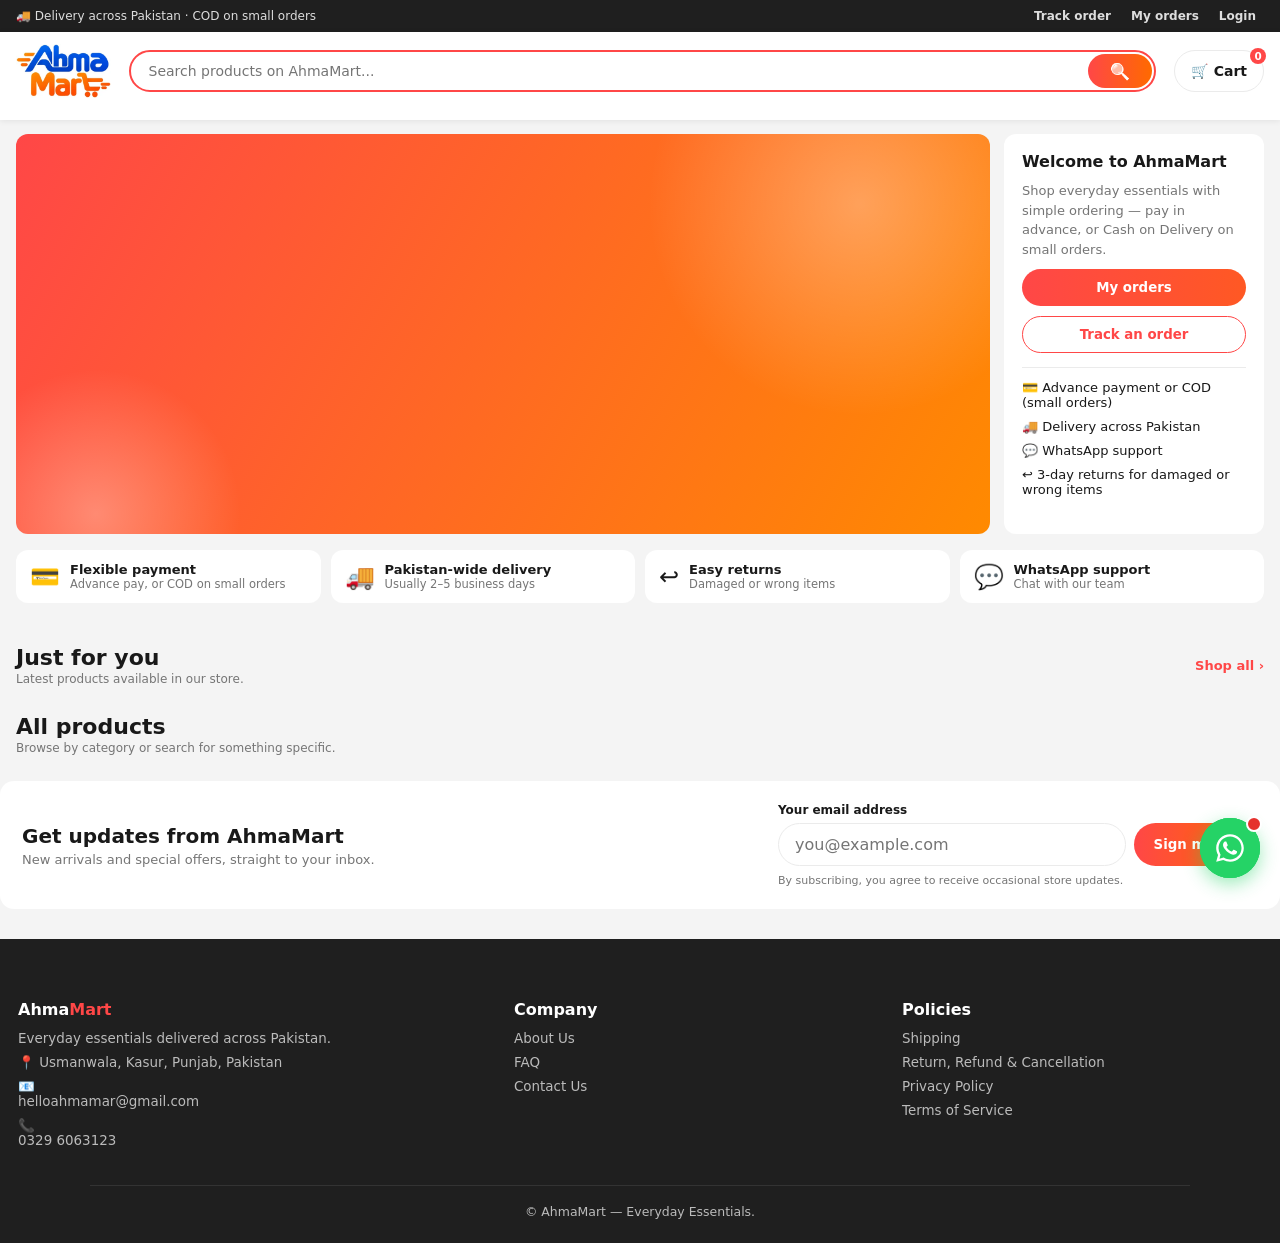
==== index.html @ e4f48ee7 "Add files via upload" ====
<!DOCTYPE html>
<html lang="en-PK">
<head>
<meta charset="UTF-8">
 <meta name="viewport" content="width=device-width, initial-scale=1.0">
<link rel="icon" type="image/png" sizes="32x32" href="favicon-32.png">
<link rel="icon" type="image/png" sizes="192x192" href="icon-192.png">
<link rel="apple-touch-icon" href="apple-touch-icon.png">
<link rel="manifest" href="manifest.json">
<meta name="theme-color" content="#000000">
 <title>AhmaMart Pakistan | Shoes, Clothing, Gifts &amp; Home Essentials</title>
 <meta name="description" content="Shop everyday products at AhmaMart Pakistan, including women’s, men’s and kids’ shoes, clothing, jewellery, gifts, toys, home decor, health essentials and electronics. Advance payment or COD on small orders, delivery across Pakistan.">
 <link rel="canonical" href="https://ahmamart.com/">
 <meta name="robots" content="index, follow, max-image-preview:large">
 <meta name="googlebot" content="index, follow">
 <meta name="author" content="AhmaMart">
 <meta name="language" content="English">
 <meta name="geo.region" content="PK-PB">
 <meta name="geo.placename" content="Kasur, Punjab, Pakistan">
 <meta property="og:type" content="website">
 <meta property="og:site_name" content="AhmaMart">
 <meta property="og:title" content="AhmaMart Pakistan | Shoes, Clothing, Gifts &amp; Home Essentials">
 <meta property="og:description" content="Shop everyday products at AhmaMart Pakistan, including women’s, men’s and kids’ shoes, clothing, jewellery, gifts, toys, home decor, health essentials and electronics. Advance payment or COD on small orders, delivery across Pakistan.">
 <meta property="og:locale" content="en_PK">
 <meta property="og:url" content="https://ahmamart.com/">
 <meta property="og:image" content="https://ahmamart.com/og-image.jpg">
 <meta property="og:image:width" content="1200">
 <meta property="og:image:height" content="630">
 <meta property="og:image:alt" content="AhmaMart Pakistan online store">
 <meta name="twitter:image" content="https://ahmamart.com/og-image.jpg">
 <meta name="twitter:card" content="summary_large_image">
 <meta name="twitter:title" content="AhmaMart Pakistan | Shoes, Clothing, Gifts &amp; Home Essentials">
 <meta name="twitter:description" content="Shop everyday products at AhmaMart Pakistan, including women’s, men’s and kids’ shoes, clothing, jewellery, gifts, toys, home decor, health essentials and electronics. Advance payment or COD on small orders, delivery across Pakistan.">
<script>
/* Google Analytics + Meta Pixel. Events are queued right away; the heavy tracking scripts load after the page is ready (or on first touch). */
window.dataLayer=window.dataLayer||[];function gtag(){dataLayer.push(arguments)}gtag('js',new Date());gtag('config','G-082HB3GNF1');
!function(f,n){if(f.fbq)return;n=f.fbq=function(){n.callMethod?n.callMethod.apply(n,arguments):n.queue.push(arguments)};if(!f._fbq)f._fbq=n;n.push=n;n.loaded=!0;n.version='2.0';n.queue=[]}(window);
fbq('init','2605006919930259');fbq('track','PageView');
(function(){var done=0;function add(s){var t=document.createElement('script');t.async=true;t.src=s;document.head.appendChild(t)}
function go(){if(done)return;done=1;add('https://www.googletagmanager.com/gtag/js?id=G-082HB3GNF1');add('https://connect.facebook.net/en_US/fbevents.js')}
['pointerdown','keydown','scroll','touchstart'].forEach(function(e){addEventListener(e,go,{once:true,passive:true})});
addEventListener('load',function(){setTimeout(go,1500)});})();
</script>
<noscript><img height="1" width="1" style="display:none" alt="" src="https://www.facebook.com/tr?id=2605006919930259&ev=PageView&noscript=1"></noscript>
<link rel="preconnect" href="https://wfdedrzkqtndnqulvpos.supabase.co" crossorigin>
<link rel="preconnect" href="https://cdn.jsdelivr.net" crossorigin>
<script>
/* SPEED: start loading the store data (categories, products, photos, variants) immediately, in parallel with the scripts.
   app.js picks the result up (window.__ahmaPre). If it fails or a customer/admin is signed in, app.js loads the data the normal way. */
(function(){try{
 if(!window.fetch)return;
 for(var i=0;i<localStorage.length;i++){var k=localStorage.key(i);if(k&&k.indexOf('sb-')===0&&k.indexOf('-auth-token')>0)return;}
 var U='https://wfdedrzkqtndnqulvpos.supabase.co/rest/v1/',K='sb_publishable_zbw6qV6FQARxUcuWi9vtrw_brjtRecp',H={apikey:K,Authorization:'Bearer '+K,Accept:'application/json'};
 var g=function(t,o){return fetch(U+t+'?select=*&order='+o,{headers:H}).then(function(r){return r.json().then(function(d){return r.ok?{data:d,error:null}:{data:null,error:d||{message:'error'}}})})};
 window.__ahmaPre=Promise.all([g('categories','id.asc'),g('products','id.asc'),g('product_images','sort_order.asc'),g('product_variants','sort_order.asc,id.asc')]).catch(function(){return null});
}catch(e){}})();
</script>
<link rel="stylesheet" href="style.css?v=20261123a">
<script type="application/ld+json">
{
 "@context": "https://schema.org",
 "@graph": [
  {
   "@type": "OnlineStore",
   "@id": "https://ahmamart.com/#store",
   "name": "AhmaMart",
   "url": "https://ahmamart.com/",
   "logo": "https://ahmamart.com/logo.png",
   "image": "https://ahmamart.com/og-image.jpg",
   "description": "An all-in-one online store serving Pakistan with shoes, clothing, jewellery, gifts, toys, home decor, health essentials and electronics.",
   "email": "helloahmamar@gmail.com",
   "telephone": "+92-329-6063123",
   "address": {
    "@type": "PostalAddress",
    "streetAddress": "Usmanwala",
    "addressLocality": "Kasur",
    "addressRegion": "Punjab",
    "addressCountry": "PK"
   },
   "areaServed": {
    "@type": "Country",
    "name": "Pakistan"
   },
   "currenciesAccepted": "PKR",
   "paymentAccepted": "Advance payment (JazzCash, EasyPaisa, SadaPay), Cash on Delivery on small orders",
   "contactPoint": {
    "@type": "ContactPoint",
    "telephone": "+92-329-6063123",
    "contactType": "customer service",
    "areaServed": "PK",
    "availableLanguage": [
     "en",
     "ur"
    ]
   },
   "hasOfferCatalog": {
    "@type": "OfferCatalog",
    "name": "AhmaMart Product Categories",
    "itemListElement": [
     {
      "@type": "OfferCatalog",
      "name": "Women’s Shoes and Clothing"
     },
     {
      "@type": "OfferCatalog",
      "name": "Men’s Shoes and Clothing"
     },
     {
      "@type": "OfferCatalog",
      "name": "Kids’ Shoes and Clothing"
     },
     {
      "@type": "OfferCatalog",
      "name": "Jewellery and Accessories"
     },
     {
      "@type": "OfferCatalog",
      "name": "Gifts and Toys"
     },
     {
      "@type": "OfferCatalog",
      "name": "Home Decor"
     },
     {
      "@type": "OfferCatalog",
      "name": "Health Essentials"
     },
     {
      "@type": "OfferCatalog",
      "name": "Electronics"
     }
    ]
   }
  },
  {
   "@type": "WebSite",
   "@id": "https://ahmamart.com/#website",
   "url": "https://ahmamart.com/",
   "name": "AhmaMart",
   "inLanguage": "en-PK",
   "publisher": {
    "@id": "https://ahmamart.com/#store"
   }
  }
 ]
}
</script>
</head>
<body data-page="home">

<div class="topbar"><div class="wrap"><span class="tb-msg">🚚 Delivery across Pakistan · COD on small orders</span><div class="tb-links"><button class="link" id="trackBtn" type="button">Track order</button><button class="link" id="myOrdersBtn" type="button">My orders</button><a class="link" id="accountLink" href="login.html">Login</a><button class="link" id="logoutLink" type="button" style="display:none">Log out</button></div></div></div>

<header class="hdr">
  <div class="hdr-row">
    <a class="brand" href="index.html" aria-label="AhmaMart home"><img class="brand-logo" src="logo-wordmark.webp" decoding="async" alt="AhmaMart" width="95" height="54"></a>
    <div class="search">
      <input id="searchInput" type="search" placeholder="Search products on AhmaMart..." aria-label="Search products" autocomplete="off">
      <button class="sbtn" type="button" aria-label="Search" onclick="document.getElementById('searchInput').focus()"></button>
    </div>
    <div class="hact"><button class="iconbtn" id="cartBtn" type="button" aria-label="Open cart">🛒<span class="cartlbl">Cart</span><span class="badge" id="cartCount">0</span></button></div>
  </div>
  <div class="chips" id="chips"></div>
</header>

<section class="wrap" id="pageView" style="display:none"></section>
<main class="wrap hero-wrap home-only" id="top">
  <h1 class="sr-only">AhmaMart Pakistan – Online shopping for shoes, clothing, gifts &amp; home essentials</h1>
  <div class="slider" id="slider">
    <div class="slides" id="slides">
      <a class="slide s1" href="#clearanceProducts"><span class="art3d a-bag" aria-hidden="true"><i class="gsh"></i><i class="fl"><i class="tl"><i class="sp"><i class="f ft"><b class="band"></b><b class="logo">A</b><b class="lbl">AhmaMart</b></i><i class="f bk"><b class="band"></b><b class="logo">A</b><b class="lbl">AhmaMart</b></i><i class="f rt"></i><i class="f lf"></i><i class="f tp"></i><i class="f bm"></i><i class="hd h1"></i><i class="hd h2"></i><i class="hd h3"></i><i class="hd h4"></i><i class="hd h5"></i><i class="hd h6"></i></i><i class="o3 coin" style="--x:-135px;--y:-120px;--z:80px;--w:42px;--d:0s;--t:3.6s"><b><u>★</u></b></i><i class="o3 coin" style="--x:125px;--y:-20px;--z:70px;--w:30px;--d:0.7s;--t:4.3s"><b><u>★</u></b></i><i class="o3 coin" style="--x:-120px;--y:70px;--z:-60px;--w:26px;--d:1.4s;--t:5.0s"><b><u>★</u></b></i><i class="o3 spk" style="--x:115px;--y:-150px;--z:40px;--w:26px;--d:0.2s;--t:2.2s"><b>✦</b></i><i class="o3 spk" style="--x:-100px;--y:-170px;--z:-30px;--w:20px;--d:0.9s;--t:2.9s"><b>✦</b></i><i class="o3 spk" style="--x:135px;--y:80px;--z:60px;--w:18px;--d:1.4s;--t:3.4s"><b>✦</b></i></i></i></span><span class="pill">AHMAMART DEALS</span><h2>Everyday finds at smart prices</h2><p>Browse selected offers and save on products you use every day.</p><span class="go">Shop deals ›</span></a>
      <a class="slide s2" href="#featuredProducts"><span class="art3d a-card sway" aria-hidden="true" style="--bx:-6deg"><i class="gsh"></i><i class="fl"><i class="tl"><i class="sp"><i class="cx c2"><i class="cf"></i><i class="cb"></i></i><i class="cx c1"><i class="cf"><b class="nm">Ahma<span>Mart</span></b><b class="chip"></b><b class="wave"></b><b class="sub">JazzCash · EasyPaisa</b></i><i class="cb"><b class="strp"></b><b class="sig"></b></i></i></i><i class="o3 coin" style="--x:-125px;--y:-110px;--z:90px;--w:40px;--d:0s;--t:3.6s"><b><u>★</u></b></i><i class="o3 coin" style="--x:130px;--y:-100px;--z:60px;--w:28px;--d:0.8s;--t:4.4s"><b><u>★</u></b></i><i class="o3 coin" style="--x:-110px;--y:95px;--z:-70px;--w:28px;--d:1.5s;--t:5.1s"><b><u>★</u></b></i><i class="o3 spk" style="--x:120px;--y:100px;--z:50px;--w:24px;--d:0.3s;--t:2.3s"><b>✦</b></i><i class="o3 spk" style="--x:-60px;--y:-160px;--z:30px;--w:20px;--d:1s;--t:3s"><b>✦</b></i></i></i></span><span class="pill">EASY PAYMENT</span><h2>Pay in advance or on delivery</h2><p>Pay in advance with JazzCash or EasyPaisa, or choose Cash on Delivery on small orders.</p><span class="go">Start shopping ›</span></a>
      <a class="slide s3" href="#allProducts"><span class="art3d a-gift" aria-hidden="true" style="--bx:-14deg"><i class="gsh"></i><i class="fl"><i class="tl"><i class="sp"><i class="gift"><i class="body"><i class="f ft"></i><i class="f bk"></i><i class="f rt"></i><i class="f lf"></i><i class="f bm"></i></i><i class="lid"><i class="f ft"></i><i class="f bk"></i><i class="f rt"></i><i class="f lf"></i><i class="f tp"></i></i><i class="bow"><i class="pl"><i class="lp l"></i><i class="lp r"></i><i class="kn"></i></i><i class="pl pl2"><i class="lp l"></i><i class="lp r"></i><i class="kn kn2"></i></i></i></i></i><i class="o3 coin" style="--x:-135px;--y:-100px;--z:80px;--w:36px;--d:0.2s;--t:3.8000000000000003s"><b><u>★</u></b></i><i class="o3 coin" style="--x:130px;--y:-30px;--z:70px;--w:28px;--d:1s;--t:4.6s"><b><u>★</u></b></i><i class="o3 spk" style="--x:110px;--y:-160px;--z:40px;--w:28px;--d:0s;--t:2s"><b>✦</b></i><i class="o3 spk" style="--x:-120px;--y:40px;--z:50px;--w:22px;--d:0.7s;--t:2.7s"><b>✦</b></i><i class="o3 spk" style="--x:100px;--y:100px;--z:-40px;--w:18px;--d:1.3s;--t:3.3s"><b>✦</b></i></i></i></span><span class="pill">NEW IN STORE</span><h2>Fresh arrivals, all in one place</h2><p>Shoes, clothing, gifts, home essentials and more.</p><span class="go">Browse all ›</span></a>
    </div>
    <div class="dots" id="dots"></div>
  </div>
  <aside class="userbox">
    <h3>Welcome to AhmaMart</h3>
    <p>Shop everyday essentials with simple ordering — pay in advance, or Cash on Delivery on small orders.</p>
    <button type="button" class="ub-primary" onclick="document.getElementById('myOrdersBtn').click()">My orders</button>
    <button type="button" class="ub-ghost" onclick="document.getElementById('trackBtn').click()">Track an order</button>
    <ul class="ub-list"><li>💳 Advance payment or COD (small orders)</li><li>🚚 Delivery across Pakistan</li><li>💬 WhatsApp support</li><li>↩️ 3-day returns for damaged or wrong items</li></ul>
  </aside>
</main>

<section class="wrap svc home-only" aria-label="Store benefits">
  <div><em>💳</em><p style="margin:0"><b>Flexible payment</b><span>Advance pay, or COD on small orders</span></p></div>
  <div><em>🚚</em><p style="margin:0"><b>Pakistan-wide delivery</b><span>Usually 2–5 business days</span></p></div>
  <div><em>↩️</em><p style="margin:0"><b>Easy returns</b><span>Damaged or wrong items</span></p></div>
  <div><em>💬</em><p style="margin:0"><b>WhatsApp support</b><span>Chat with our team</span></p></div>
</section>

<section class="cat-blocks home-only" id="catBlocks"></section>

<section class="wrap home-only" id="clearanceProducts" style="display:none"><div class="deals"><div class="sec-head"><div><h2>⚡ Super Deals</h2><p>Reduced prices on selected products while stocks last.</p></div><a class="more" href="#allProducts">View all ›</a></div><div class="pgrid" id="saleGrid"></div></div></section>

<section class="wrap home-only" id="featuredProducts"><div class="sec-head"><div><h2>Just for you</h2><p>Latest products available in our store.</p></div><a class="more" href="#allProducts">Shop all ›</a></div><div class="pgrid" id="featuredGrid"></div></section>

<div class="wrap sec-head" id="allProducts"><div><h2>All products</h2><p>Browse by category or search for something specific.</p></div></div>
<div class="cat-sections wrap" id="grid"></div>
<div class="empty" id="emptyState" style="display:none">No products match your search.</div>

<section class="wrap nl home-only"><div><h2>Get updates from AhmaMart</h2><p>New arrivals and special offers, straight to your inbox.</p></div><form class="newsletter-form" id="newsletterForm"><label for="newsletterEmail">Your email address</label><div><input id="newsletterEmail" type="email" placeholder="you@example.com" required><button type="submit">Sign me up</button></div><small id="newsletterMsg">By subscribing, you agree to receive occasional store updates.</small></form></section>

<button type="button" id="toTop" aria-label="Back to top">↑</button>
<nav class="bnav" aria-label="Quick navigation">
  <a href="index.html"><b>🏠</b>Home</a>
  <a href="index.html#catBlocks"><b>🗂️</b>Categories</a>
  <button type="button" onclick="document.getElementById('myOrdersBtn').click()"><b>📦</b>Orders</button>
  <button type="button" onclick="document.getElementById('cartBtn').click()"><b>🛒</b>Cart</button>
  <a href="login.html" id="bnavAccount"><b>👤</b>Account</a>
</nav>

<footer class="foot">
  <div class="foot-wrap">
    <div class="foot-col">
      <h4>Ahma<span style="color:var(--gold)">Mart</span></h4>
      <div>Everyday essentials delivered across Pakistan.</div>
      <div>📍 Usmanwala, Kasur, Punjab, Pakistan</div>
      <div>📧 <a href="mailto:helloahmamar@gmail.com">helloahmamar@gmail.com</a></div>
      <div>📞 <a href="tel:03296063123">0329 6063123</a></div>
    </div>
    <div class="foot-col">
      <h4>Company</h4>
      <a href="about.html">About Us</a>
      <a href="faq.html">FAQ</a>
      <a href="contact.html">Contact Us</a>
    </div>
    <div class="foot-col">
      <h4>Policies</h4>
      <a href="shipping-policy.html">Shipping</a>
      <a href="refund-policy.html">Return, Refund &amp; Cancellation</a>
      <a href="privacy-policy.html">Privacy Policy</a>
      <a href="terms.html">Terms of Service</a>
    </div>
  </div>
  <div class="foot-bottom">© <span id="footYear"></span> AhmaMart — Everyday Essentials.</div>
</footer>

<div class="modal-overlay" id="infoOverlay">
  <div class="modal" style="max-width:560px">
    <button class="mclose" id="infoClose">&times;</button>
    <h3 id="infoTitle" style="margin-bottom:14px"></h3>
    <div id="infoBody" style="color:var(--ink-soft);font-size:.9rem;line-height:1.75"></div>
  </div>
</div>

<div class="overlay" id="overlay"></div>
<aside class="drawer" id="cartDrawer">
  <div class="drow"><h3>Your cart</h3><button class="mclose" style="position:static" id="cartCloseBtn">&times;</button></div>
  <div class="dbody" id="cartBody"></div>
  <div class="dfoot" id="cartFoot" style="display:none">
    <div class="subrow"><span>Subtotal</span><span id="subtotal">Rs. 0</span></div>
    <button class="btn" id="checkoutBtn">Checkout</button>
  </div>
</aside>

<div class="modal-overlay" id="checkoutOverlay">
  <div class="modal">
    <button class="mclose" id="checkoutClose">&times;</button>
    <h3 id="coTitle" style="margin-bottom:10px">Delivery details</h3>
    <div class="steps" id="coSteps"><span class="on">1 Details</span><span>2 Payment</span><span>3 Receipt</span></div>
    <div id="checkoutMsg"></div>
    <form id="checkoutForm">
      <div class="field"><label>Full name</label><input required name="name"></div>
      <div class="field"><label>Phone number</label><input required name="phone" type="tel" autocomplete="tel" placeholder="03XXXXXXXXX"></div>
      <div class="field"><label>Email address</label><input required name="email" type="email" autocomplete="email" placeholder="you@example.com"></div>
      <div class="field"><label>City</label><input name="city"></div>
      <div class="field"><label>Full delivery address</label><textarea required name="address"></textarea></div>
      <button class="btn" type="submit">Continue to payment ›</button>
    </form>
    <div id="payStep" style="display:none">
      <div class="ps-amount"><span>Amount to pay</span><b id="psAmt"></b><button type="button" class="copy" id="psCopyAmt">Copy</button></div>
      <ol class="ps-steps"><li>Send the amount to any one account below.</li><li>Enter the transaction ID (TID) from your payment SMS or app.</li><li>Tap “I have paid” — your order is placed and your receipt is created.</li></ol>
      <div id="psAccounts"></div>
      <div class="field"><label>Which method did you use?</label><select id="psMethod"></select></div>
      <div class="field"><label>Transaction ID (TID)</label><input id="psTid" placeholder="e.g. 1234567890" autocomplete="off" inputmode="text"></div>
      <div class="field"><label>Payment screenshot <span style="color:var(--ae)">*</span></label>
        <label class="shot" id="psShotBox"><input type="file" id="psShot" accept="image/*" hidden><img id="psShotPrev" alt="Screenshot preview" style="display:none"><span id="psShotTxt">📎 Tap to attach your payment screenshot</span></label></div>
      <div id="psMsg"></div>
      <button class="btn" id="psConfirm" type="button">I have paid — Place order</button>
      <button class="link" id="psBack" type="button" style="margin-top:8px">← Edit delivery details</button>
      <p class="pi-n" style="text-align:center">You can also send your payment screenshot on WhatsApp after the order.</p>
    </div>
  </div>
</div>

<div class="modal-overlay" id="failOverlay">
  <div class="modal" style="max-width:420px">
    <button class="mclose" id="failClose">&times;</button>
    <div style="text-align:center;margin-bottom:12px"><div style="font-size:2.2rem">🙏</div><h3 style="margin-top:6px">We could not save your order automatically</h3></div>
    <p style="font-size:.9rem;line-height:1.7;color:var(--ink-soft);margin:0 0 14px">Sorry for the trouble. Please tap the button below to send your order and payment details to us on WhatsApp. We will confirm your order manually — <b>please do not pay again</b>.</p>
    <a class="btn" id="failWa" target="_blank" rel="noopener" style="display:block;text-align:center;text-decoration:none;background:#25D366;margin-bottom:8px">💬 Send order on WhatsApp</a>
    <div id="failDetail" style="font-size:.72rem;color:#999;word-break:break-word;margin:6px 0 10px"></div>
    <button class="btn alt" id="failRetry" type="button" style="width:100%;margin-bottom:4px">Try placing the order again</button>
  </div>
</div>

<div class="modal-overlay" id="confirmOverlay">
  <div class="modal" style="max-width:400px">
    <button class="mclose" id="confirmClose">&times;</button>
    <div style="text-align:center;margin-bottom:14px">
      <div style="font-size:2.4rem;animation:bounceIn .6s ease both">🎉</div>
      <h3 style="color:var(--pine);margin-top:6px">Order Place Ho Gaya!</h3>
    </div>
    <!-- Receipt card -->
    <div id="receiptCard" style="border:1.5px dashed var(--gold);border-radius:12px;padding:16px;background:rgba(0,0,0,0.03);margin-bottom:14px">
      <div style="display:flex;align-items:center;justify-content:space-between;margin-bottom:10px">
        <span style="font-size:1.1rem;font-weight:800;color:var(--pine)">🏪 AhmaMart</span>
        <span style="font-size:.72rem;color:var(--ink-soft)" id="receiptDate"></span>
      </div>
      <div style="border-top:1px dashed var(--line);margin-bottom:10px;padding-top:10px">
        <div style="font-size:.75rem;color:var(--ink-soft);margin-bottom:2px">Order Code</div>
        <div style="font-family:system-ui,-apple-system,'Segoe UI',Roboto,Arial,sans-serif;font-size:1.5rem;color:var(--gold);letter-spacing:2px;font-weight:700" id="confirmCode"></div>
      </div>
      <div id="receiptCustomer" style="font-size:.82rem;color:var(--ink-soft);margin-bottom:10px;line-height:1.7"></div>
      <div style="border-top:1px dashed var(--line);padding-top:10px">
        <div style="font-size:.75rem;font-weight:700;color:var(--ink-soft);margin-bottom:6px">ITEMS</div>
        <div id="receiptItems" style="font-size:.83rem;line-height:2"></div>
        <div style="border-top:1px dashed var(--line);margin-top:8px;padding-top:8px;display:flex;justify-content:space-between;font-weight:800;font-size:.92rem">
          <span>Total</span><span style="color:var(--pine)" id="receiptTotal"></span>
        </div>
      </div>
      <div id="receiptStatus" style="margin-top:10px;background:var(--pine);color:#fff;border-radius:8px;padding:8px 12px;font-size:.8rem;font-weight:700;text-align:center">✅ Payment submitted — we will verify it and dispatch your order</div>
    </div>
    <div id="payInstr" class="payinstr"></div>
    <a class="btn" id="sendOrderWa" target="_blank" rel="noopener" style="display:block;text-align:center;text-decoration:none;background:#25D366;margin-bottom:8px">💬 Receipt + payment screenshot WhatsApp par bhejein</a>
    <p style="color:var(--ink-soft);font-size:.8rem;text-align:center;margin-bottom:12px">Yeh code apne paas rakhein — order track karne ke liye zaroori hai</p>
    <div style="display:flex;gap:8px">
      <button class="btn" id="confirmDone" style="flex:1;background:var(--pine)">Done</button>
      <button class="btn" id="downloadReceiptBtn" style="flex:1;background:var(--gold)">⬇ Receipt Photo Download</button>
    </div>
  </div>
</div>

<div class="modal-overlay" id="trackOverlay">
  <div class="modal">
    <button class="mclose" id="trackClose">&times;</button>
    <h3 style="margin-bottom:16px">Track your order</h3>
    <div id="trackMsg"></div>
    <form id="trackForm">
      <div class="field"><label>Order code</label><input required name="code" placeholder="USW-XXXXX"></div>
      <div class="field"><label>Phone number</label><input required name="phone"></div>
      <button class="btn" type="submit">Track order</button>
    </form>
    <div id="trackResult" style="margin-top:14px"></div>
  </div>
</div>

<!-- My Orders (customer order history, remembered on this device) -->
<div class="modal-overlay" id="myOrdersOverlay">
  <div class="modal" style="max-width:520px">
    <button class="mclose" id="myOrdersClose">&times;</button>
    <h3 style="margin-bottom:6px">My orders</h3>
    <p style="color:var(--ink-soft);font-size:.85rem;margin-bottom:14px">Apna phone number daalein — jis number se order kiya tha uske saare orders yahan dikhenge.</p>
    <div id="myOrdersMsg"></div>
    <form id="myOrdersForm" style="display:flex;gap:8px;margin-bottom:14px">
      <input required name="phone" id="myOrdersPhone" placeholder="03XXXXXXXXX" style="flex:1;padding:9px 11px;border:1px solid var(--line);border-radius:8px;background:var(--bg);color:var(--ink)">
      <button class="btn" type="submit" style="width:auto;padding:0 16px">Show</button>
    </form>
    <div id="myOrdersList"></div>
  </div>
</div>

<!-- ADMIN -->
<div id="adminRoot">
  <div id="loginScreen" class="loginwrap">
    <div class="logincard">
      <h3 style="margin-bottom:18px">Ahma<span style="color:var(--gold)">Mart</span> Admin</h3>
      <div id="loginMsg"></div>
      <form id="loginForm">
        <div class="field"><label>Admin email</label><input name="u" type="email" required></div>
        <div class="field"><label>Password</label><input name="p" type="password" required></div>
        <button class="btn" type="submit">Log in</button>
      </form>
      
      <button class="link" style="margin-top:10px" id="backToStore">← Back to store</button>
    </div>
  </div>
  <div id="adminShell" class="ashell" style="display:none">
    <aside class="aside">
      <div class="brand"><img class="brand-logo" src="logo-wordmark.webp" decoding="async" alt="AhmaMart" width="62" height="35"></div>
      <div class="nitem on" data-tab="dash">Dashboard</div>
      <div class="nitem" data-tab="prod">Products</div>
      <div class="nitem" data-tab="cat">Categories</div>
      <div class="nitem" data-tab="ord">Orders</div>
      <div class="nitem" data-tab="pay">Payment proofs</div>
      <div class="nitem" data-tab="cust">Customers</div>
      <div class="nitem" data-tab="subs">Subscribers</div>
      <div class="nitem" style="margin-top:auto" id="adminLogout">Log out</div>
      <div class="nitem" id="adminExit">← Exit to store</div>
    </aside>
    <main class="amain">
      <section id="tab-dash"><div class="topb"><h2>Dashboard</h2><button class="addp" type="button" id="diagBtn">Run connection check</button></div><div id="diagBox"></div><div class="stats" id="statGrid" style="margin-top:16px"></div>
        <h3 style="font-size:1rem;margin-bottom:10px">Low stock</h3><table><thead><tr><th>Product</th><th>Stock</th></tr></thead><tbody id="lowStockBody"></tbody></table></section>
      <section id="tab-prod" style="display:none">
        <div class="topb"><h2>Products</h2><button class="addp" id="newProdBtn">+ Add product</button></div>
        <table><thead><tr><th></th><th>Name</th><th>Category</th><th>Price</th><th>Stock</th><th></th></tr></thead><tbody id="prodBody"></tbody></table>
      </section>
      <section id="tab-cat" style="display:none">
        <h2 style="margin-bottom:16px">Categories</h2>
        <form id="catForm" style="display:grid;grid-template-columns:repeat(auto-fit,minmax(180px,1fr));gap:8px;max-width:900px;margin-bottom:16px;align-items:center">
          <input name="name" placeholder="Category name (e.g. Shoes)" required style="min-width:0;padding:10px 11px;border:1px solid var(--line);border-radius:8px;background:var(--surface);color:var(--ink)">
          <select name="parent_id" id="catParentSelect" title="Parent category" style="min-width:0;padding:10px 11px;border:1px solid var(--line);border-radius:8px;background:var(--surface);color:var(--ink)"><option value="">— Main category (top level) —</option></select>
          <label class="cat-upload-label">Choose category picture <input name="image" type="file" accept="image/*" style="display:block;width:100%;font-size:.78rem;margin-top:6px"></label>
          <button class="addp" type="submit">Add category</button>
        </form>
        <p style="font-size:.8rem;color:var(--ink-soft);margin:0 0 14px">Square or landscape images work best. To make a sub-category (e.g. Shoes inside Men), choose the parent in the middle box, or press “+ Sub-category” on a row. Sub-categories can have their own sub-categories too.</p>
        <p style="font-size:.8rem;color:var(--ink-soft);margin:0 0 14px"><b>Re-order:</b> drag a row by its ⠿ handle — drop on the <b>top edge</b> of another row to place it before, the <b>bottom edge</b> to place it after, or the <b>middle</b> to put it inside that category. On phones use the ↑ ↓ ← → buttons or “Move…”. The same order is shown on the store.</p>
        <table><thead><tr><th style="width:34px"></th><th>Picture</th><th>Name</th><th>Actions</th></tr></thead><tbody id="catBody"></tbody></table>
      </section>
      <section id="tab-ord" style="display:none">
        <div class="ord-bar"><h2>Orders</h2><button type="button" class="sm" id="ordRefresh">↻ Refresh</button></div>
        <div id="ordNew" class="ord-new" role="status" style="display:none"></div>
        <input type="search" id="ordSearch" class="ord-search" placeholder="Search by order code, name, phone, address, product…" aria-label="Search orders">
        <div id="ordFilters" class="ord-filters"></div>
        <div id="ordBody" class="ord-list"></div>
      </section>
      <section id="tab-pay" style="display:none">
        <h2 style="margin-bottom:6px">Payment proofs</h2>
        <p style="font-size:.82rem;color:var(--ink-soft);margin:0 0 14px">Screenshots uploaded by customers (newest first). Match them with the phone number and TID shown on each card.</p>
        <div id="proofGrid" class="proofgrid"></div>
      </section>
      <section id="tab-cust" style="display:none">
        <h2 style="margin-bottom:16px">Customers</h2>
        <table><thead><tr><th>Name</th><th>Phone</th><th>Orders</th><th>Total spent</th><th>Last order</th><th></th></tr></thead><tbody id="custBody"></tbody></table>
      </section>
      <section id="tab-subs" style="display:none">
        <div class="topb"><h2>Newsletter subscribers</h2><button class="addp" type="button" id="subsExport">Download CSV</button></div>
        <table><thead><tr><th>Email</th><th>Subscribed</th><th></th></tr></thead><tbody id="subsBody"></tbody></table>
      </section>
    </main>
  </div>
</div>

<!-- Move category -->
<div class="modal-overlay" id="catMoveModal">
  <div class="modal" style="max-width:420px">
    <button class="mclose" id="catMoveClose" type="button">&times;</button>
    <h3 id="catMoveTitle" style="margin-bottom:14px">Move category</h3>
    <div id="catMoveMsg"></div>
    <form id="catMoveForm">
      <input type="hidden" name="id">
      <div class="field"><label>Put it inside</label><select name="parent_id" id="catMoveSelect"></select></div>
      <div class="field"><label>Position</label><select id="catMovePos"></select></div>
      <button class="btn" type="submit">Save</button>
    </form>
  </div>
</div>

<!-- Product editor -->
<div class="modal-overlay" id="prodModal">
  <div class="modal">
    <button class="mclose" id="prodModalClose">&times;</button>
    <h3 id="prodModalTitle" style="margin-bottom:14px">Add product</h3>
    <div id="prodMsg"></div>
    <form id="prodForm">
      <input type="hidden" name="id">
      <div class="field"><label>Name</label><input name="name" required></div>
      <div class="field"><label>Description</label><textarea name="description"></textarea></div>
      <div class="field"><label>Category</label><select name="category_id" id="catSelect"></select></div>
      <div style="display:flex;gap:10px">
        <div class="field" style="flex:1"><label>Price (Rs.)</label><input name="price" type="number" step="0.01" required></div>
        <div class="field" style="flex:1"><label>Compare-at price</label><input name="compare_at_price" type="number" step="0.01"></div>
      </div>
      <div class="field"><label>Stock</label><input name="stock" type="number" min="0" required><small id="stockNote" style="display:none;color:var(--ink-soft);font-size:.75rem">Stock = neeche diye variants ka total.</small></div>
      <div class="field var-admin" id="varSection">
        <label>Variants — Size / Colour (optional)</label>
        <p class="var-help">Option ka naam aur uski values comma se likhein (jaise Size: S, M, L). Phir <b>Generate variants</b> dabayen aur har variant ka stock bharein. Jis product ke variants nahi, uska stock upar wali field se chalta hai.</p>
        <div class="var-optrow"><input id="varName1" placeholder="Option 1 (Size)"><input id="varVals1" placeholder="S, M, L, XL"></div>
        <div class="var-optrow"><input id="varName2" placeholder="Option 2 (Colour)"><input id="varVals2" placeholder="Red, Blue, Black"></div>
        <div class="var-optrow"><input id="varName3" placeholder="Option 3"><input id="varVals3" placeholder="values"></div>
        <button type="button" class="sm" id="varGen">Generate variants</button>
        <table class="var-table" id="varTable" style="display:none"><thead><tr><th>Variant</th><th>Stock</th><th></th></tr></thead><tbody id="varBody"></tbody></table>
      </div>

      <!-- Image section -->
      <div class="field">
        <label>Product Image</label>
        <div class="img-tabs">
          <button type="button" class="img-tab on" id="imgTabUpload" onclick="switchImgTab('upload')">📁 Upload</button>
          <button type="button" class="img-tab" id="imgTabUrl" onclick="switchImgTab('url')">🔗 URL se</button>
        </div>

        <!-- Upload panel -->
        <div id="imgPanelUpload">
          <div id="imgPreviewWrap" class="img-preview-wrap" style="display:none">
            <img id="imgPreview" class="img-preview" src="" alt="Preview">
            <button type="button" class="img-remove-btn" onclick="clearImage()" title="Remove">✕</button>
          </div>
          <div class="img-upload-area" id="imgUploadArea">
            <input type="file" id="imgFileInput" accept="image/*">
            <div class="img-upload-icon">🖼️</div>
            <p class="img-upload-hint">Click ya drag & drop karein<br><span style="font-size:.75rem;color:var(--gold)">JPG, PNG, WEBP — auto resize ho jayegi</span></p>
          </div>
        </div>

        <!-- URL panel -->
        <div id="imgPanelUrl" style="display:none">
          <input name="_img_url_input" id="imgUrlInput" placeholder="https://example.com/image.jpg"
            style="width:100%;padding:10px 12px;border:1px solid var(--line);border-radius:8px;background:var(--bg);color:var(--ink);margin-bottom:8px">
          <div id="imgUrlPreviewWrap" class="img-preview-wrap" style="display:none">
            <img id="imgUrlPreview" class="img-preview" src="" alt="Preview" style="max-height:160px;aspect-ratio:auto">
          </div>
          <button type="button" onclick="previewUrl()" style="padding:7px 14px;border-radius:7px;border:1px solid var(--line);background:var(--bg);color:var(--ink);font-size:.82rem;font-weight:600;cursor:pointer">Preview</button>
        </div>
      </div>

      <input type="hidden" name="image_url" id="imgFinalUrl">

      <div class="field">
        <label>More photos (optional)</label>
        <div id="extraThumbs" style="display:flex;flex-wrap:wrap;gap:8px;margin-bottom:8px"></div>
        <input type="file" id="extraFileInput" accept="image/*" multiple style="font-size:.85rem">
        <p style="font-size:.75rem;color:var(--ink-soft);margin-top:4px">Jitni chahen utni photos add karein — ye cover photo ke ilawa dikhengi.</p>
      </div>

      <button class="btn" type="submit">Save product</button>
    </form>
  </div>
</div>

<!-- Product detail (customer-facing) -->
<div class="modal-overlay" id="productDetailOverlay">
  <div class="modal pd-modal">
    <button class="mclose" id="pdClose">&times;</button>
    <div class="pd-img" id="pdImg"></div>
    <div id="pdThumbs" style="display:flex;gap:8px;margin:-6px 0 14px;overflow-x:auto"></div>
    <div class="pd-cat" id="pdCat"></div>
    <div class="pd-name" id="pdName"></div>
    <div><span class="pd-price" id="pdPrice"></span><span class="pd-compare" id="pdCompare"></span></div>
    <div class="pd-stock" id="pdStock"></div>
    <div class="pd-desc" id="pdDesc"></div>
    <button class="btn" id="pdAddBtn" style="width:100%">Add to cart</button>
  </div>
</div>

<!-- Customer detail (admin-facing order history) -->
<div class="modal-overlay" id="custDetailOverlay">
  <div class="modal" style="max-width:600px">
    <button class="mclose" id="custDetailClose">&times;</button>
    <h3 id="custDetailName" style="margin-bottom:2px"></h3>
    <p id="custDetailPhone" style="color:var(--ink-soft);font-size:.85rem;margin-bottom:14px"></p>
    <table><thead><tr><th>Code</th><th>Date</th><th>Items</th><th>Total</th><th>Status</th></tr></thead><tbody id="custDetailBody"></tbody></table>
  </div>
</div>

<script defer src="https://cdn.jsdelivr.net/npm/@supabase/supabase-js@2"></script>
<script defer src="app.js?v=20261123a"></script>
<script defer src="reviews.js?v=20261123a"></script>
<script defer src="a11y.js?v=20261123a"></script>

<!-- WhatsApp Button -->
<a class="wa-float" id="waFloat" href="https://wa.me/923296063123?text=Assalam%20o%20Alaikum%20AhmaMart%20Team%21%20%F0%9F%91%8B%0A%0AMujhe%20aap%20ke%20store%20se%20order%20ke%20baray%20mein%20maloomat%20chahiye.%20Meri%20details%20yeh%20hain%3A%0A%0A%F0%9F%91%A4%20Naam%3A%20%0A%F0%9F%93%9E%20Phone%20number%3A%20%0A%F0%9F%93%8D%20Sheher%20%2F%20City%3A%20%0A%F0%9F%9B%8D%EF%B8%8F%20Product%20ka%20naam%20ya%20link%3A%20%0A%F0%9F%94%A2%20Quantity%3A%20%0A%0AMeherbani%20karke%20yeh%20batayen%3A%0A1%29%20Kya%20product%20abhi%20stock%20mein%20hai%3F%0A2%29%20Product%20ki%20price%20aur%20delivery%20charges%0A3%29%20Mere%20sheher%20mein%20delivery%20ka%20waqt%0A4%29%20Payment%20ka%20tareeqa%20%28JazzCash%20%2F%20EasyPaisa%20%2F%20SadaPay%20%2F%20Cash%20on%20Delivery%29%0A%0AMera%20mazeed%20sawal%3A%20%0A%0AJawab%20ka%20intezar%20rahega.%20Shukriya%21%20%F0%9F%99%8F" target="_blank" rel="noopener" aria-label="WhatsApp par chat karein">
  <span class="wa-label">Chat with us 💬</span>
  <span class="wa-btn">
    <svg viewBox="0 0 32 32" aria-hidden="true"><path d="M16.02 3C8.84 3 3 8.83 3 16c0 2.3.6 4.55 1.75 6.53L3 29l6.65-1.74A13 13 0 0 0 16.02 29C23.2 29 29 23.17 29 16S23.2 3 16.02 3zm0 23.8c-1.98 0-3.9-.53-5.58-1.53l-.4-.24-3.95 1.03 1.05-3.85-.26-.4A10.77 10.77 0 0 1 5.2 16c0-5.96 4.86-10.8 10.82-10.8 5.97 0 10.8 4.84 10.8 10.8s-4.83 10.8-10.8 10.8zm5.93-8.08c-.32-.16-1.92-.95-2.22-1.06-.3-.1-.52-.16-.73.16-.22.33-.84 1.06-1.03 1.28-.19.22-.38.24-.7.08-.33-.16-1.38-.51-2.62-1.62-.97-.86-1.62-1.93-1.8-2.25-.2-.33-.02-.5.14-.66.15-.14.33-.38.5-.57.16-.19.22-.33.33-.55.1-.22.05-.4-.03-.57-.08-.16-.73-1.77-1-2.42-.27-.63-.54-.55-.73-.56h-.62c-.22 0-.57.08-.87.4-.3.33-1.14 1.12-1.14 2.72 0 1.6 1.17 3.15 1.33 3.37.16.22 2.3 3.5 5.56 4.92.78.34 1.38.54 1.85.69.78.25 1.5.21 2.06.13.63-.1 1.92-.79 2.19-1.55.27-.76.27-1.4.19-1.55-.08-.14-.3-.22-.62-.38z"/></svg>
    <span class="wa-badge"></span>
  </span>
</a>
<script>
if('serviceWorker' in navigator){addEventListener('load',function(){navigator.serviceWorker.register('sw.js').catch(function(){})})}
</script>
</body>
</html>
---- style.css ----
:root{--bg:#191818;--surface:#ffffff;--ink:#000000;--ink-soft:#555555;--line:#e3e3e3;--pine:#000000;--pine-dark:#000000;--gold:#000000;--gold-soft:#f2f2f2;--danger:#B4442E;--ok:#2F7A4E;--radius:10px;padding-top:env(safe-area-inset-top,0px);padding-bottom:env(safe-area-inset-bottom,0px)}:root[data-theme=dark]{--bg:#000000;--surface:#0d0d0d;--ink:#ffffff;--ink-soft:#a8a8a8;--line:#2a2a2a;--pine:#ffffff;--pine-dark:#1a1a1a;--gold:#ffffff;--gold-soft:#1a1a1a}*{box-sizing:border-box}#bg-canvas{position:fixed;inset:0;width:100%;height:100%;z-index:-2;object-fit:cover}#bg-overlay{position:fixed;inset:0;z-index:-1;background:#fff}body{margin:0;background:transparent;color:var(--ink);font-family:Inter,system-ui,sans-serif}@keyframes fadeInDown{0%{opacity:0;transform:translateY(-28px)}to{opacity:1;transform:translateY(0)}}@keyframes fadeInUp{0%{opacity:0;transform:translateY(30px)}to{opacity:1;transform:translateY(0)}}@keyframes fadeInLeft{0%{opacity:0;transform:translate(-30px)}to{opacity:1;transform:translate(0)}}@keyframes scaleIn{0%{opacity:0;transform:scale(.88)}to{opacity:1;transform:scale(1)}}@keyframes shimmer{0%,to{opacity:1}50%{opacity:.6}}@keyframes pulse{0%,to{transform:scale(1)}50%{transform:scale(1.08)}}@keyframes bounceIn{0%{transform:scale(.3);opacity:0}50%{transform:scale(1.08)}70%{transform:scale(.96)}to{transform:scale(1);opacity:1}}@keyframes slideRight{0%{transform:translate(100%)}to{transform:translate(0)}}@keyframes cardPop{0%{opacity:0;transform:translateY(20px) scale(.96)}to{opacity:1;transform:translateY(0) scale(1)}}@keyframes spinBadge{0%{transform:rotate(0) scale(1)}50%{transform:rotate(8deg) scale(1.15)}to{transform:rotate(0) scale(1)}}@keyframes floatBg{0%,to{transform:scale(1.04) translateY(0)}50%{transform:scale(1.07) translateY(-12px)}}.hdr{animation:fadeInDown .5s ease both}.hero{animation:fadeInUp .6s .1s ease both}.chips{animation:fadeInUp .5s .2s ease both}.card{animation:cardPop .45s ease both;transition:transform .22s,box-shadow .22s,opacity .22s}.card:hover{transform:translateY(-5px) scale(1.025);box-shadow:0 12px 32px #234b3e2e}.addbtn{transition:transform .15s,background .2s,box-shadow .15s}.addbtn:not([disabled]):hover{transform:scale(1.05);box-shadow:0 4px 14px #234b3e47}.addbtn:not([disabled]):active{transform:scale(.97)}.chip{transition:background .18s,color .18s,transform .15s,box-shadow .15s}.chip:hover{transform:scale(1.06);box-shadow:0 3px 10px #234b3e26}.drawer.on{animation:slideRight .28s ease both}.modal{animation:scaleIn .25s ease both}.badge{animation:spinBadge 2.5s ease-in-out infinite}.iconbtn{transition:transform .15s,box-shadow .15s}.iconbtn:hover{transform:scale(1.1);box-shadow:0 4px 12px #234b3e33}.btn{transition:transform .15s,box-shadow .18s,background .18s}.btn:hover{transform:translateY(-2px);box-shadow:0 6px 18px #234b3e47}.btn:active{transform:translateY(0)}.nitem{transition:background .15s,color .15s,border-color .15s,transform .1s}.nitem:hover{transform:translate(4px)}.stat{animation:fadeInUp .4s ease both;transition:transform .2s,box-shadow .2s}.stat:hover{transform:translateY(-3px);box-shadow:0 8px 22px #234b3e1f}#bg-canvas{animation:floatBg 18s ease-in-out infinite}.hdr,.drawer{background:var(--surface)}.modal{background:var(--surface);border:1px solid var(--line);box-shadow:0 20px 60px #0000002e}.card{background:var(--surface);border:1px solid var(--line)}#adminRoot{background:var(--surface)}h1,h2,h3{font-family:system-ui,-apple-system,Segoe UI,Roboto,Arial,sans-serif;font-weight:700;margin:0}button{font-family:inherit;cursor:pointer}input,select,textarea{font-family:inherit;font-size:1rem}.container{max-width:1100px;margin:0 auto;padding:0 18px}.hdr{position:sticky;top:0;z-index:30;background:color-mix(in srgb,var(--bg) 92%,transparent);backdrop-filter:blur(6px);border-bottom:1px solid var(--line)}.hdr-row{display:flex;align-items:center;gap:16px;padding:14px 18px;max-width:1100px;margin:0 auto}.brand{font-family:system-ui,-apple-system,Segoe UI,Roboto,Arial,sans-serif;font-weight:700;font-size:1.35rem;color:var(--pine)}.brand span{color:var(--gold)}.search{flex:1;display:flex;align-items:center;gap:8px;background:var(--surface);border:1px solid var(--line);border-radius:999px;padding:8px 14px;min-width:0}.search input{border:none;outline:none;background:transparent;flex:1;color:var(--ink);min-width:0}.hact{display:flex;gap:10px;align-items:center}.iconbtn{position:relative;width:38px;height:38px;border-radius:50%;border:1px solid var(--line);background:var(--surface);color:var(--ink);display:flex;align-items:center;justify-content:center}.badge{position:absolute;top:-3px;right:-3px;background:var(--pine);color:#fff;font-size:.65rem;font-weight:700;min-width:16px;height:16px;border-radius:999px;display:flex;align-items:center;justify-content:center}.link{font-size:.85rem;font-weight:600;color:var(--pine);white-space:nowrap;background:none;border:none}.chips{display:flex;gap:8px;overflow-x:auto;padding:10px 18px 14px;max-width:1100px;margin:0 auto}.chip{flex:none;padding:7px 14px;border-radius:999px;border:1px solid var(--line);background:var(--surface);color:var(--ink-soft);font-size:.85rem;font-weight:600}.chip.on{background:var(--pine);border-color:var(--pine);color:#fff}.hero{padding:36px 18px 24px;max-width:1100px;margin:0 auto}.hero p{color:var(--ink-soft);margin-top:8px;max-width:52ch}.grid{display:grid;grid-template-columns:repeat(auto-fill,minmax(200px,1fr));gap:16px;padding:6px 18px 50px;max-width:1100px;margin:0 auto}.card{background:var(--surface);border:1px solid var(--line);border-radius:var(--radius);overflow:hidden;display:flex;flex-direction:column}.cimg{aspect-ratio:1/1;background:var(--gold-soft);display:flex;align-items:center;justify-content:center;color:var(--gold);font-family:system-ui,-apple-system,Segoe UI,Roboto,Arial,sans-serif;font-size:1.4rem;overflow:hidden}.cimg img{width:100%;height:100%;object-fit:cover}.cbody{padding:12px;display:flex;flex-direction:column;gap:5px;flex:1}.ccat{font-size:.72rem;color:var(--ink-soft);font-weight:600}.cname{font-weight:600;font-size:.94rem}.prow{display:flex;gap:8px;align-items:baseline;margin-top:auto}.price{color:var(--gold);font-weight:700}.pcompare{color:var(--ink-soft);text-decoration:line-through;font-size:.8rem}.addbtn{margin-top:6px;background:var(--pine);color:#fff;border:none;border-radius:8px;padding:9px;font-weight:600;font-size:.87rem}.addbtn:disabled{background:var(--line);color:var(--ink-soft)}.empty{padding:50px 18px;text-align:center;color:var(--ink-soft)}.overlay{position:fixed;inset:0;background:#0006;z-index:50;opacity:0;pointer-events:none;transition:opacity .2s}.overlay.on{opacity:1;pointer-events:auto}.drawer{position:fixed;top:0;right:0;height:100%;width:100%;max-width:400px;background:var(--surface);z-index:51;transform:translate(100%);transition:transform .25s;display:flex;flex-direction:column}.drawer.on{transform:translate(0)}.drow{display:flex;justify-content:space-between;align-items:center;padding:16px 18px;border-bottom:1px solid var(--line)}.dbody{flex:1;overflow-y:auto;padding:14px 18px}.citem{display:flex;gap:10px;padding:10px 0;border-bottom:1px solid var(--line)}.cthumb{width:56px;height:56px;border-radius:8px;background:var(--gold-soft);flex:none;overflow:hidden}.cthumb img{width:100%;height:100%;object-fit:cover}.qtyrow{display:flex;align-items:center;gap:8px;margin-top:5px}.qtybtn{width:24px;height:24px;border-radius:6px;border:1px solid var(--line);background:var(--bg);color:var(--ink);font-weight:700}.rmv{font-size:.78rem;color:var(--danger);font-weight:600;margin-left:auto;background:none;border:none}.dfoot{padding:16px 18px;border-top:1px solid var(--line)}.subrow{display:flex;justify-content:space-between;font-weight:700;font-size:1.05rem;margin-bottom:12px}.btn{width:100%;background:var(--pine);color:#fff;border:none;border-radius:8px;padding:13px;font-weight:700}.modal-overlay{position:fixed;inset:0;background:#00000073;z-index:60;display:none;align-items:flex-start;justify-content:center;overflow-y:auto;padding:36px 14px}.modal-overlay.on{display:flex}.modal{background:var(--surface);border-radius:14px;max-width:440px;width:100%;padding:24px;position:relative}.mclose{position:absolute;top:14px;right:14px;background:none;border:none;font-size:1.3rem;color:var(--ink-soft)}.field{margin-bottom:12px}.field label{display:block;font-size:.82rem;font-weight:600;margin-bottom:4px}.field input,.field select,.field textarea{width:100%;padding:10px 12px;border:1px solid var(--line);border-radius:8px;background:var(--bg);color:var(--ink)}.msg{padding:9px 11px;border-radius:8px;font-size:.87rem;margin-bottom:12px}.msg.err{background:#fbe9e5;color:var(--danger)}.badge2{display:inline-block;padding:3px 11px;border-radius:999px;font-size:.75rem;font-weight:700;text-transform:capitalize}.s-pending{background:#f3e7cf;color:#8a6412}.s-confirmed{background:#dceaf5;color:#215a87}.s-shipped{background:#e3def5;color:#5a3d9e}.s-delivered{background:#e1f0e5;color:#256b3f}.s-cancelled{background:#f5deda;color:#a13b24}.foot{border-top:1px solid var(--line);padding:40px 18px 24px;color:var(--ink-soft);font-size:.85rem}.foot-wrap{max-width:1100px;margin:0 auto;display:grid;grid-template-columns:1.3fr 1fr 1fr;gap:28px}.foot-col h4{color:var(--pine);font-family:system-ui,-apple-system,Segoe UI,Roboto,Arial,sans-serif;font-size:1rem;margin-bottom:12px}.foot-col a,.foot-col div{display:block;color:var(--ink-soft);text-decoration:none;margin-bottom:9px;font-size:.84rem;cursor:pointer;background:none;border:none;padding:0;text-align:left;font-family:inherit}.foot-col a:hover,.foot-col button:hover{color:var(--gold)}.foot-bottom{max-width:1100px;margin:28px auto 0;padding-top:18px;border-top:1px solid var(--line);text-align:center;font-size:.78rem}@media(max-width:640px){.foot-wrap{grid-template-columns:1fr;gap:22px}}#adminRoot{position:fixed;inset:0;background:var(--bg);z-index:80;display:none;overflow-y:auto}.ashell{display:flex;min-height:100%}.aside{width:200px;background:var(--pine-dark);color:#fff;flex:none;padding:20px 0;display:flex;flex-direction:column;gap:2px}.aside{--gold:#ffffff}.aside .brand{color:#fff;padding:0 20px 18px}.nitem{padding:11px 20px;font-weight:600;font-size:.88rem;color:#d9e4de;cursor:pointer;border-left:3px solid transparent}.nitem.on{background:#ffffff14;color:#fff;border-left-color:var(--gold)}.amain{flex:1;padding:24px 26px}.stats{display:grid;grid-template-columns:repeat(auto-fit,minmax(160px,1fr));gap:12px;margin-bottom:22px}.stat{background:var(--surface);border:1px solid var(--line);border-radius:10px;padding:14px}.stat .n{font-family:system-ui,-apple-system,Segoe UI,Roboto,Arial,sans-serif;font-size:1.5rem;color:var(--pine)}.stat .l{font-size:.78rem;color:var(--ink-soft)}table{width:100%;border-collapse:collapse;background:var(--surface);border:1px solid var(--line);border-radius:10px;overflow:hidden;font-size:.87rem}th,td{text-align:left;padding:9px 12px;border-bottom:1px solid var(--line)}th{background:var(--gold-soft);font-size:.72rem;text-transform:uppercase;color:var(--ink-soft)}.order-items-list{display:flex;flex-wrap:wrap;gap:6px;min-width:180px;white-space:normal}.order-item-chip{display:inline-flex;align-items:center;gap:6px;padding:4px 7px;border:1px solid var(--line);border-radius:8px;background:var(--bg);color:var(--ink);max-width:100%}.order-item-thumb{width:36px;height:36px;flex:0 0 36px;object-fit:contain;border-radius:5px;background:#fff;border:1px solid var(--line)}.order-item-placeholder{width:36px;height:36px;flex:0 0 36px;display:inline-flex;align-items:center;justify-content:center;border-radius:5px;background:var(--gold-soft);font-size:18px}.order-item-label{font-size:.82rem;line-height:1.3;overflow-wrap:anywhere}.sm{padding:5px 10px;border-radius:6px;border:1px solid var(--line);background:var(--bg);color:var(--ink);font-size:.78rem;font-weight:600}.sm.dg{color:var(--danger)}.addp{background:var(--pine);color:#fff;border:none;border-radius:8px;padding:9px 16px;font-weight:600}.topb{display:flex;justify-content:space-between;align-items:center;margin-bottom:18px;flex-wrap:wrap;gap:10px}.loginwrap{min-height:100%;display:flex;align-items:center;justify-content:center;padding:30px}.logincard{background:var(--surface);border:1px solid var(--line);border-radius:14px;padding:32px;max-width:340px;width:100%}.img-upload-area{border:2px dashed var(--line);border-radius:12px;padding:18px;text-align:center;cursor:pointer;transition:border-color .2s,background .2s;background:#00000008;position:relative}.img-upload-area:hover,.img-upload-area.drag{border-color:var(--pine);background:#0000000d}.img-upload-area input[type=file]{position:absolute;inset:0;opacity:0;cursor:pointer;width:100%;height:100%}.img-preview{width:100%;aspect-ratio:1/1;object-fit:cover;border-radius:10px;display:block;margin-bottom:10px;border:1px solid var(--line)}.img-preview-wrap{position:relative;margin-bottom:8px}.img-remove-btn{position:absolute;top:6px;right:6px;width:26px;height:26px;border-radius:50%;background:#b4442ee6;border:none;color:#fff;font-size:1rem;line-height:1;cursor:pointer;display:flex;align-items:center;justify-content:center;transition:transform .15s}.img-remove-btn:hover{transform:scale(1.15)}.img-upload-icon{font-size:2rem;margin-bottom:6px}.img-upload-hint{font-size:.8rem;color:var(--ink-soft);margin:0}.img-tabs{display:flex;gap:6px;margin-bottom:10px}.img-tab{flex:1;padding:7px;border-radius:8px;border:1px solid var(--line);background:var(--bg);color:var(--ink-soft);font-size:.8rem;font-weight:600;cursor:pointer;transition:all .15s}.img-tab.on{background:var(--pine);color:#fff;border-color:var(--pine)}.wa-float{position:fixed;right:20px;bottom:22px;z-index:40;display:flex;align-items:center;gap:10px;text-decoration:none;animation:waEnter .7s cubic-bezier(.2,1.4,.4,1) both .6s}.wa-btn{position:relative;width:60px;height:60px;border-radius:50%;background:#25d366;display:flex;align-items:center;justify-content:center;box-shadow:0 6px 18px #25d36673;animation:waBounce 2.6s ease-in-out infinite 2s;transition:transform .2s}.wa-btn svg{width:34px;height:34px;fill:#fff;animation:waWiggle 5s ease-in-out infinite 3s}.wa-btn:before,.wa-btn:after{content:"";position:absolute;inset:0;border-radius:50%;background:#25d366;z-index:-1;animation:waPulse 2.2s ease-out infinite}.wa-btn:after{animation-delay:1.1s}.wa-float:hover .wa-btn{transform:scale(1.1)}.wa-label{background:#fff;color:#1f2d2a;font-weight:700;font-size:.85rem;padding:8px 14px;border-radius:999px;box-shadow:0 4px 14px #0000002e;white-space:nowrap;opacity:0;transform:translate(12px);animation:waLabel 8s ease-in-out infinite 3s;pointer-events:none;order:-1}.wa-float:hover .wa-label{opacity:1;transform:none;animation:none}.wa-badge{position:absolute;top:-2px;right:-2px;width:16px;height:16px;border-radius:50%;background:#e5322d;border:2px solid #fff;animation:waBadge 1.4s ease-in-out infinite}@keyframes waEnter{0%{opacity:0;transform:translateY(40px) scale(.4)}to{opacity:1;transform:none}}@keyframes waPulse{0%{transform:scale(1);opacity:.55}to{transform:scale(1.9);opacity:0}}@keyframes waBounce{0%,to{transform:translateY(0)}50%{transform:translateY(-7px)}}@keyframes waWiggle{0%,90%,to{transform:rotate(0)}92%{transform:rotate(-14deg)}94%{transform:rotate(12deg)}96%{transform:rotate(-8deg)}98%{transform:rotate(5deg)}}@keyframes waLabel{0%,8%{opacity:0;transform:translate(12px)}14%,42%{opacity:1;transform:none}50%,to{opacity:0;transform:translate(12px)}}@keyframes waBadge{0%,to{transform:scale(1)}50%{transform:scale(1.25)}}@media(max-width:520px){.wa-float{right:14px;bottom:16px}.wa-btn{width:54px;height:54px}.wa-label{display:none}}@media(prefers-reduced-motion:reduce){.wa-float,.wa-btn,.wa-btn svg,.wa-btn:before,.wa-btn:after,.wa-label,.wa-badge{animation:none!important}}.cat-blocks{max-width:1100px;margin:0 auto;padding:4px 18px 18px}.cb-title{font-family:system-ui,-apple-system,Segoe UI,Roboto,Arial,sans-serif;font-size:1.15rem;color:var(--pine);font-weight:700;margin-bottom:10px}.cb-row{display:grid;grid-template-columns:repeat(auto-fit,minmax(150px,1fr));gap:12px}.cb-tile{display:flex;flex-direction:column;align-items:center;gap:4px;padding:18px 10px;border-radius:16px;border:1px solid var(--line);background:linear-gradient(145deg,var(--surface),var(--gold-soft));color:var(--ink);cursor:pointer;font-family:inherit;animation:cbIn .5s ease both;transition:transform .2s,box-shadow .2s,border-color .2s}.cb-tile:hover{transform:translateY(-4px);box-shadow:0 8px 20px #234b3e2e;border-color:var(--pine)}.cb-ico{font-size:1.9rem;line-height:1}.cb-name{font-weight:700;font-size:1rem}.cb-count{font-size:.75rem;color:var(--ink-soft)}@keyframes cbIn{0%{opacity:0;transform:translateY(16px) scale(.94)}to{opacity:1;transform:none}}.cat-sections{max-width:1100px;margin:0 auto}.cat-section{padding:6px 0 4px;scroll-margin-top:130px;border-radius:16px}.cat-section.flash{animation:secFlash 1.2s ease}@keyframes secFlash{0%,to{background:transparent}30%{background:#b8862e29}}.cat-head{display:flex;align-items:center;gap:10px;padding:14px 18px 6px}.cat-head h2{font-family:system-ui,-apple-system,Segoe UI,Roboto,Arial,sans-serif;font-size:1.4rem;color:var(--pine);margin:0}.cat-head:after{content:"";flex:1;height:2px;border-radius:2px;background:linear-gradient(90deg,var(--gold),transparent);order:3}.cat-ico{font-size:1.4rem}.cat-num{background:var(--pine);color:#fff;border-radius:999px;font-size:.72rem;font-weight:700;padding:2px 9px}.cat-section .grid{padding:6px 18px 26px}#prodModal,#catMoveModal{z-index:100}html{-webkit-text-size-adjust:100%;text-size-adjust:100%;overflow-x:hidden}body{overflow-x:hidden;min-height:100vh;min-height:100dvh}img,svg,canvas{max-width:100%}.hdr-row,.chips,.hero,.grid,.cat-blocks,.cat-sections,.container{width:100%}.amain table{display:block;overflow-x:auto;-webkit-overflow-scrolling:touch;white-space:nowrap}.amain table thead,.amain table tbody{display:table;width:100%}.chips{scrollbar-width:none;-webkit-overflow-scrolling:touch}.chips::-webkit-scrollbar{display:none}@media(min-width:1400px){.container,.hdr-row,.chips,.hero,.grid,.cat-blocks,.cat-sections{max-width:1280px}.grid{grid-template-columns:repeat(auto-fill,minmax(220px,1fr))}}@media(max-width:900px){.hdr-row{gap:12px}.hact{gap:8px}.grid{grid-template-columns:repeat(auto-fill,minmax(170px,1fr));gap:14px}.amain{padding:20px 18px}}@media(max-width:720px){.hdr-row{flex-wrap:wrap;padding:10px 12px;gap:8px 10px}.brand{font-size:1.2rem;order:1}.hact{order:2;margin-left:auto;flex-wrap:wrap;justify-content:flex-end;gap:6px}.search{order:3;flex:1 0 100%}.link{font-size:.78rem;padding:6px 4px}.chips{padding:6px 12px 10px}.hero{padding:22px 14px 14px}.hero p{font-size:.92rem}.cat-blocks{padding:4px 12px 12px}.cb-row{grid-template-columns:repeat(auto-fit,minmax(105px,1fr));gap:10px}.cb-tile{padding:14px 8px;border-radius:14px}.cat-head{padding:12px 14px 4px}.cat-head h2{font-size:1.2rem}.grid,.cat-section .grid{padding-left:12px;padding-right:12px;gap:10px}.ashell{flex-direction:column}.aside{width:100%;flex-direction:row;flex-wrap:wrap;align-items:center;padding:8px;gap:4px}.aside .brand{padding:0 10px;flex:1 0 100%;font-size:1.1rem}.nitem{padding:9px 12px;border-left:none;border-bottom:3px solid transparent;border-radius:6px;font-size:.82rem}.nitem.on{border-left-color:transparent;border-bottom-color:var(--gold)}.nitem:hover{transform:none}.nitem[style*="margin-top:auto"]{margin-top:0!important;margin-left:auto}.amain{padding:16px 12px}.stats{grid-template-columns:repeat(2,1fr)}th,td{padding:8px 10px}.topb{align-items:flex-start}}@media(max-width:520px){.grid,.cat-section .grid{grid-template-columns:repeat(2,minmax(0,1fr))}.cbody{padding:10px;gap:4px}.cname{font-size:.86rem}.addbtn{padding:10px 6px;font-size:.82rem}.drawer{max-width:100%}.modal-overlay{padding:14px 10px;align-items:flex-start}.modal{padding:18px 16px;border-radius:12px}#receiptCard{padding:12px!important}.stat .n{font-size:1.25rem}.logincard{padding:24px 18px}.loginwrap{padding:16px}.foot{padding:24px 14px 90px}}@media(max-width:360px){.hact .link{font-size:.72rem}.cb-row{grid-template-columns:repeat(2,1fr)}}@media(hover:none)and (pointer:coarse){input,select,textarea{font-size:16px!important}.iconbtn{width:42px;height:42px}.qtybtn{width:32px;height:32px}.sm{padding:8px 12px}.chip{padding:9px 16px}.card:hover,.cb-tile:hover,.stat:hover,.btn:hover,.iconbtn:hover,.chip:hover,.addbtn:hover{transform:none;box-shadow:none}.mclose{width:40px;height:40px;font-size:1.6rem;top:8px;right:8px}}@media(max-height:520px){.modal-overlay{padding:10px}.drawer .dbody{padding:10px 14px}}@media(max-width:720px){#bg-canvas{animation:none!important;transform:none}#bg-overlay{backdrop-filter:none}.card,.modal,.drawer,.hdr{backdrop-filter:none!important;-webkit-backdrop-filter:none!important}}.pd-modal{max-width:640px}.pd-img{width:100%;aspect-ratio:1/1;max-height:340px;border-radius:12px;background:var(--surface);display:flex;align-items:center;justify-content:center;overflow:hidden;margin-bottom:16px}.pd-img img{width:100%;height:100%;object-fit:contain}.pd-cat{font-size:.78rem;font-weight:700;color:var(--gold);text-transform:uppercase;letter-spacing:.4px}.pd-name{font-family:system-ui,-apple-system,Segoe UI,Roboto,Arial,sans-serif;font-size:1.5rem;color:var(--pine);margin:4px 0 10px}.pd-price{font-size:1.3rem;font-weight:800;color:var(--pine)}.pd-compare{font-size:.95rem;color:var(--ink-soft);text-decoration:line-through;margin-left:8px}.pd-desc{color:var(--ink-soft);line-height:1.6;margin:12px 0;white-space:pre-wrap}.pd-stock{font-size:.85rem;font-weight:700;margin-bottom:14px}.card,.hdr,.drawer,.modal,#bg-overlay{backdrop-filter:none!important;-webkit-backdrop-filter:none!important}#bg-canvas{animation:none!important}@media(max-width:768px){div[class*=grid]{grid-template-columns:repeat(2,minmax(0,1fr))!important;gap:10px!important}header{padding:10px!important}body{zoom:100%!important}}:root{--bg:#f4f4f4;--surface:#fff;--ink:#191919;--ink-soft:#757575;--line:#ebebeb;--pine:#ff4747;--pine-dark:#1f1f1f;--gold:#ff4747;--gold-soft:#fff1ee;--radius:10px;--ae:#ff4747;--ae2:#ff6a00;--grad:linear-gradient(90deg,#ff4747,#ff6a00)}html{scroll-behavior:smooth}body{background:var(--bg);color:var(--ink);font-family:system-ui,-apple-system,Segoe UI,Roboto,Arial,sans-serif}.wrap{max-width:1360px;margin:0 auto;padding:0 16px;width:100%}.card{animation:none!important}.topbar{background:#1f1f1f;color:#ddd;font-size:12px}.topbar .wrap{display:flex;justify-content:space-between;align-items:center;min-height:32px;gap:10px}.tb-links{display:flex;gap:4px;margin-left:auto}.topbar .link{color:#ddd;font-size:12px;padding:6px 8px;text-transform:none;letter-spacing:0}.topbar .link:hover{color:#fff}.hdr{background:#fff;border-bottom:0;box-shadow:0 1px 6px #00000014}.hdr-row{max-width:1360px;padding:12px 16px;gap:18px}.brand{font-size:1.75rem;font-weight:800;letter-spacing:-1px;color:var(--ae);text-decoration:none}.brand span{color:#191919}.search{border:2px solid var(--ae);border-radius:999px;background:#fff;padding:0 0 0 18px;overflow:hidden;max-width:none;gap:0}.search input{padding:11px 0;font-size:14px}.sbtn{background:var(--grad);border:0;color:#fff;width:64px;align-self:stretch;display:flex;align-items:center;justify-content:center;margin:2px;border-radius:999px;font-size:16px}.sbtn:before{content:"\1f50d";filter:grayscale(1) brightness(10)}.iconbtn{width:auto;height:42px;border-radius:999px;padding:0 16px;gap:6px;background:#fff;color:#191919;border:1px solid var(--line);font-weight:700;font-size:14px}.badge{background:var(--ae);color:#fff;animation:none}.chips{max-width:1360px;padding:0 16px 10px;justify-content:flex-start;gap:8px}.chip{border:0;background:#f4f4f4;color:#333;border-radius:999px;padding:8px 16px;font-size:13px;font-weight:600;text-transform:none;letter-spacing:0;box-shadow:none}.chip.on{background:var(--grad);color:#fff;box-shadow:none}.chip:hover{transform:none;box-shadow:none}.hero-wrap{display:grid;grid-template-columns:minmax(0,1fr) 260px;gap:14px;padding-top:14px;padding-bottom:6px}.slider{position:relative;border-radius:12px;overflow:hidden;min-height:400px;background:#eee}.slides{display:flex;min-height:400px;height:100%;transition:transform .5s ease;will-change:transform}.slide{position:relative;flex:0 0 100%;min-height:400px;display:flex;flex-direction:column;justify-content:center;padding:40px 52px;color:#fff;text-decoration:none;overflow:hidden}.slide h2{font-size:clamp(26px,3.4vw,46px);line-height:1.1;font-weight:800;max-width:14ch;margin:8px 0 10px;font-family:inherit}.slide p{max-width:36ch;opacity:.95;margin:0 0 22px;line-height:1.5}.slide .pill{align-self:flex-start;background:#ffffff38;padding:5px 12px;border-radius:999px;font-size:12px;font-weight:700}.slide .go{align-self:flex-start;background:#fff;color:var(--ae);font-weight:800;padding:12px 26px;border-radius:999px}.s1{background:linear-gradient(120deg,#ff4747,#ff8a00)}.s2{background:linear-gradient(120deg,#0f9d58,#1fc8a3)}.s3{background:linear-gradient(120deg,#5b3df5,#b05cff)}.dots{position:absolute;bottom:14px;left:0;right:0;display:flex;justify-content:center;gap:7px}.dot{width:8px;height:8px;border-radius:50%;border:0;background:#ffffff8c;padding:0;transition:width .2s}.dot.on{background:#fff;width:22px;border-radius:6px}.userbox{background:#fff;border-radius:12px;padding:18px;display:flex;flex-direction:column;gap:10px}.userbox h3{font-size:16px;font-family:inherit}.userbox p{margin:0;font-size:13px;color:var(--ink-soft);line-height:1.5}.ub-primary{background:var(--grad);color:#fff;border:0;border-radius:999px;padding:11px;font-weight:700}.ub-ghost{background:#fff;color:var(--ae);border:1.5px solid var(--ae);border-radius:999px;padding:10px;font-weight:700}.ub-list{list-style:none;margin:4px 0 0;padding:12px 0 0;border-top:1px solid var(--line);display:grid;gap:9px;font-size:13px}.svc{display:grid;grid-template-columns:repeat(4,minmax(0,1fr));gap:10px;padding-top:10px;padding-bottom:6px}.svc div{background:#fff;border-radius:12px;padding:12px 14px;display:flex;gap:10px;align-items:center;font-size:13px}.svc b{display:block;font-size:13px}.svc span{display:block;color:var(--ink-soft);font-size:11.5px}.svc em{font-style:normal;font-size:24px}.cat-blocks{max-width:1360px;padding:16px 16px 4px;background:none}.cb-title{font-size:20px;font-weight:800;color:#191919;margin:0 0 12px;font-family:inherit}.cb-row{display:flex;gap:14px;overflow-x:auto;padding-bottom:8px;scrollbar-width:none}.cb-row::-webkit-scrollbar{display:none}.cb-tile{flex:0 0 88px;background:none;border:0;padding:4px;min-height:0;box-shadow:none;animation:none;display:flex;flex-direction:column;align-items:center;gap:8px;border-radius:0}.cb-tile:hover{transform:none;box-shadow:none;border-color:transparent}.cb-ico{width:72px;height:72px;margin:0;border-radius:50%;background:#fff;display:flex;align-items:center;justify-content:center;font-size:30px;overflow:hidden;box-shadow:0 1px 3px #0000001a}.cb-ico img{width:100%;height:100%;object-fit:cover}.cb-name{font-size:12px;font-weight:600;text-align:center;color:#191919}.sec-head{display:flex;align-items:center;justify-content:space-between;gap:12px;margin:16px 0 12px}.sec-head h2{font-size:22px;font-weight:800;font-family:inherit}.sec-head p{margin:2px 0 0;font-size:12px;color:var(--ink-soft)}.sec-head .more{color:var(--ae);font-weight:700;text-decoration:none;font-size:13px;white-space:nowrap}.deals{background:linear-gradient(180deg,#fff1ee,#fff);border-radius:14px;padding:4px 16px 16px;margin-top:14px}.deals .sec-head{margin-top:12px}.pgrid,.grid{display:grid;grid-template-columns:repeat(auto-fill,minmax(190px,1fr));gap:12px;padding:0;max-width:none;margin:0}.grid{padding:0 0 18px}.cat-sections{max-width:1360px}.cat-section{padding:4px 0 0;content-visibility:auto;contain-intrinsic-size:auto 720px}.cat-section .grid{padding:0 0 18px}.cat-head{padding:10px 0}.cat-head h2{font-size:20px;color:#191919;font-family:inherit}.cat-num{background:var(--ae)}.searching .home-only{display:none!important}.card{background:#fff;border:0;border-radius:12px;overflow:hidden;box-shadow:0 1px 2px #0000000d;cursor:pointer}.card:hover{transform:translateY(-3px);box-shadow:0 8px 22px #0000001f}.cimg{position:relative;aspect-ratio:1/1;background:#f6f6f6;color:#bbb}.dbadge{position:absolute;left:8px;top:8px;background:var(--ae);color:#fff;font-size:11px;font-weight:800;padding:3px 7px;border-radius:6px}.cbody{padding:10px 10px 12px;gap:6px}.cname{font-size:13.5px;font-weight:500;line-height:1.35;display:-webkit-box;-webkit-line-clamp:2;-webkit-box-orient:vertical;overflow:hidden;min-height:2.7em;font-family:inherit;color:#191919}.price{color:var(--ae);font-weight:800;font-size:18px}.pcompare{font-size:12px;color:#999}.ctags{display:flex;gap:5px;flex-wrap:wrap;min-height:20px}.tag{font-size:10.5px;font-weight:700;padding:2px 6px;border-radius:4px}.tag.cod{background:#e8f7ee;color:#0a8a43}.tag.low{background:#fff1ee;color:var(--ae)}.addbtn{background:var(--grad);border-radius:999px;padding:9px;font-size:13px;font-weight:700;margin-top:4px;color:#fff}.addbtn:disabled{background:#eee;color:#999}.sk{height:270px;background:linear-gradient(90deg,#eee 25%,#f7f7f7,#eee 75%);background-size:200% 100%;animation:skl 1.2s infinite!important;cursor:default}@keyframes skl{to{background-position:-200% 0}}.btn{background:var(--grad);border-radius:999px}.btn:hover{box-shadow:0 6px 18px #ff47474d}.modal{border-radius:14px}.pd-name{font-family:inherit}.nl{margin:26px auto 30px;background:#fff;border-radius:14px;padding:22px;display:flex;gap:20px;align-items:center;justify-content:space-between;flex-wrap:wrap}.nl h2{font-size:20px;font-family:inherit}.nl p{margin:4px 0 0;font-size:13px;color:var(--ink-soft)}.newsletter-form{flex:1;min-width:260px;max-width:480px}.newsletter-form label{display:block;font-size:12px;font-weight:600;margin-bottom:6px}.newsletter-form>div{display:flex;gap:8px}.newsletter-form input{flex:1;min-width:0;border:1px solid var(--line);border-radius:999px;padding:11px 16px;outline:none}.newsletter-form button{background:var(--grad);color:#fff;border:0;border-radius:999px;padding:0 20px;font-weight:700}.newsletter-form small{display:block;margin-top:8px;color:var(--ink-soft);font-size:11px}.foot{background:#1f1f1f;color:#bbb;border:0;padding-top:40px}.foot-wrap{max-width:1360px}.foot-col h4{color:#fff;font-family:inherit}.foot-col a,.foot-col div,.foot-col button{color:#bbb}.foot-col a:hover,.foot-col button:hover{color:#fff}.foot-bottom{border-color:#333}.cb-upload-img{width:42px;height:42px;object-fit:cover;border-radius:6px;vertical-align:middle}.cat-upload-label{font-size:.8rem;color:var(--ink-soft);border:1px dashed var(--line);border-radius:8px;padding:8px 10px;min-width:0}.bnav{display:none}@media(max-width:1000px){.hero-wrap{grid-template-columns:minmax(0,1fr)}.userbox{display:none}.slider,.slides,.slide{min-height:210px}.slide{padding:24px 22px}.slide p{margin-bottom:14px;font-size:13px}.slide .go{padding:9px 20px;font-size:13px}.svc{grid-template-columns:repeat(2,minmax(0,1fr))}}@media(max-width:720px){body{padding-bottom:64px}.topbar .tb-msg{display:none}.hdr-row{padding:10px 12px;gap:8px 10px}.brand{font-size:1.45rem}.cartlbl{display:none}.iconbtn{padding:0 12px;height:40px}.chips{padding:0 12px 8px}.wrap{padding:0 12px}.hero-wrap{padding-top:10px}.sec-head h2,.cb-title{font-size:18px}.deals{padding:2px 10px 12px}.pgrid,.grid{gap:8px}.price{font-size:16px}.nl{margin:18px 12px 20px;width:auto}.bnav{display:flex;position:fixed;left:0;right:0;bottom:0;z-index:35;background:#fff;border-top:1px solid var(--line);padding-bottom:env(safe-area-inset-bottom,0px)}.bnav button,.bnav a{flex:1;background:none;border:0;display:flex;flex-direction:column;align-items:center;gap:1px;padding:7px 0;font-size:11px;color:#555;text-decoration:none}.bnav b{font-size:19px;font-weight:400}.wa-float{bottom:76px;right:12px}.foot{padding-bottom:30px}}@media(prefers-reduced-motion:reduce){.slides{transition:none}.sk{animation:none!important}}.inpage .home-only,.inpage #allProducts,.inpage #grid,.inpage #emptyState{display:none!important}#pageView{min-height:60vh}.pg{padding-top:14px;padding-bottom:30px;animation:pageIn .4s ease both}.crumbs{font-size:12.5px;color:var(--ink-soft);display:flex;flex-wrap:wrap;gap:6px;align-items:center;margin:4px 0 14px}.crumbs a,.crumbs button{color:var(--ink-soft);text-decoration:none;background:none;border:0;padding:0;font-size:inherit;font-weight:600}.crumbs a:hover,.crumbs button:hover{color:var(--ae)}.crumbs .cur{color:#191919;font-weight:600;max-width:46ch;overflow:hidden;text-overflow:ellipsis;white-space:nowrap}.pp{display:grid;grid-template-columns:minmax(0,1.05fr) minmax(0,1fr);gap:28px;background:#fff;border-radius:14px;padding:20px}.pp-main{aspect-ratio:1/1;background:#f6f6f6;border-radius:12px;overflow:hidden;display:flex;align-items:center;justify-content:center}.pp-main img{width:100%;height:100%;object-fit:contain;animation:fadeZoom .35s ease both}.pp-thumbs{display:flex;gap:8px;margin-top:10px;overflow-x:auto;padding-bottom:4px}.pp-thumbs img{width:64px;height:64px;object-fit:cover;border-radius:8px;border:2px solid transparent;cursor:pointer;flex:none;background:#f6f6f6;transition:border-color .2s,transform .2s}.pp-thumbs img:hover{transform:translateY(-2px)}.pp-thumbs img.on{border-color:var(--ae)}.pp-cat{font-size:12px;font-weight:700;color:var(--ae);text-transform:uppercase;letter-spacing:.5px}.pp-info h1{font-size:24px;line-height:1.25;font-weight:700;margin:6px 0 14px;font-family:inherit}.pp-price{display:flex;align-items:baseline;gap:10px;flex-wrap:wrap;background:#fff5f3;border-radius:10px;padding:12px 14px}.pp-price b{font-size:30px;color:var(--ae);font-weight:800}.pp-price s{color:#999}.pp-price .dbadge{position:static}.pp-stock{font-weight:700;font-size:13px;margin:12px 0 4px}.pp-qty{display:flex;align-items:center;gap:14px;margin:14px 0;font-size:14px;font-weight:600}.stepper{display:inline-flex;border:1px solid var(--line);border-radius:999px;overflow:hidden}.stepper button{width:38px;height:38px;background:#fff;border:0;font-size:18px;font-weight:700;transition:background .15s}.stepper button:hover{background:var(--gold-soft)}.stepper span{min-width:42px;display:flex;align-items:center;justify-content:center;font-weight:700}.pp-actions{display:flex;gap:10px;flex-wrap:wrap;margin-top:6px}.pp-actions .btn{flex:1;min-width:160px;padding:14px;width:auto}.btn.alt{background:#fff;color:var(--ae);border:2px solid var(--ae)}.btn.alt:hover{background:var(--gold-soft)}.btn:disabled{background:#eee;color:#999;border-color:#eee;cursor:not-allowed;box-shadow:none;transform:none}.pp-wa{display:inline-flex;margin-top:14px;color:#0a8a43;font-weight:700;font-size:14px;text-decoration:none}.pp-wa:hover{text-decoration:underline}.pp-trust{list-style:none;padding:14px 0 0;margin:16px 0 0;border-top:1px solid var(--line);display:grid;gap:8px;font-size:13px;color:#444}.pp-desc{background:#fff;border-radius:14px;padding:20px;margin-top:14px}.pp-desc h2{font-size:18px;margin-bottom:10px;font-family:inherit}.pp-desc div{white-space:pre-wrap;line-height:1.75;color:#444;font-size:14px}.ip{display:grid;grid-template-columns:240px minmax(0,1fr);gap:20px}.ip-nav{background:#fff;border-radius:14px;padding:10px;align-self:start;position:sticky;top:130px}.ip-nav h4{font-size:11px;color:#999;text-transform:uppercase;letter-spacing:.6px;padding:10px 12px 4px;font-family:inherit}.ip-nav a{display:block;padding:9px 12px;border-radius:8px;color:#333;text-decoration:none;font-size:14px;transition:background .15s,color .15s,transform .15s}.ip-nav a:hover{background:#f6f6f6;transform:translate(3px)}.ip-nav a.on{background:var(--gold-soft);color:var(--ae);font-weight:700}.ip-body{background:#fff;border-radius:14px;padding:30px;min-width:0}.ip-body h1{font-size:26px;margin:0 0 16px;font-family:inherit}.ip-body p{line-height:1.85;color:#444;font-size:14.5px;margin:0 0 14px}.ip-body a{color:var(--ae)}@keyframes pageIn{0%{opacity:0;transform:translateY(14px)}to{opacity:1;transform:none}}@keyframes fadeZoom{0%{opacity:0;transform:scale(.97)}to{opacity:1;transform:none}}@keyframes floatY{0%,to{transform:translateY(-50%)}50%{transform:translateY(calc(-50% - 12px))}}@keyframes badgePop{0%{transform:scale(1)}40%{transform:scale(1.55)}to{transform:scale(1)}}@keyframes shine{0%{background-position:-200% 0}to{background-position:200% 0}}.rv{opacity:0;transform:translateY(20px);transition:opacity .55s ease,transform .55s cubic-bezier(.2,.7,.3,1);transition-delay:var(--d,0ms)}.rv.in{opacity:1;transform:none}.slide .pill,.slide h2,.slide p,.slide .go{opacity:0;transform:translateY(16px);transition:opacity .6s ease,transform .6s ease}.slide.act .pill{opacity:1;transform:none;transition-delay:.1s}.slide.act h2{opacity:1;transform:none;transition-delay:.2s}.slide.act p{opacity:1;transform:none;transition-delay:.3s}.slide.act .go{opacity:1;transform:none;transition-delay:.4s}.slide .go{transition:opacity .6s ease,transform .6s ease,box-shadow .2s}.slide:hover .go{box-shadow:0 6px 18px #0003}.badge.pop{animation:badgePop .45s ease!important}.brand{transition:transform .2s}.brand:hover{transform:scale(1.04)}.cimg img{transition:transform .45s ease}.card:hover .cimg img{transform:scale(1.07)}.cb-tile .cb-ico{transition:transform .25s cubic-bezier(.3,1.6,.5,1),box-shadow .25s}.cb-tile:hover .cb-ico{transform:translateY(-4px) scale(1.08);box-shadow:0 8px 18px #ff474740}.addbtn,.btn,.ub-primary,.ub-ghost,.go{transition:transform .15s,box-shadow .2s,background .2s}.addbtn:active,.btn:active,.ub-primary:active,.ub-ghost:active{transform:scale(.96)}.ub-primary,.btn:not(.alt):not(:disabled),.addbtn:not(:disabled){background-size:200% 100%}.btn:not(.alt):not(:disabled):hover,.addbtn:not(:disabled):hover{background-position:100% 0;box-shadow:0 6px 16px #ff47474d}.svc div{transition:transform .2s,box-shadow .2s}.svc div:hover{transform:translateY(-3px);box-shadow:0 8px 20px #00000014}.chip{transition:background .2s,color .2s}.foot-col button,.foot-col a{transition:color .15s,transform .15s}.foot-col button:hover{transform:translate(3px)}#toTop{position:fixed;left:16px;bottom:22px;z-index:39;width:44px;height:44px;border-radius:50%;border:0;background:var(--grad);color:#fff;font-size:20px;box-shadow:0 6px 18px #ff474766;opacity:0;transform:translateY(20px) scale(.8);pointer-events:none;transition:opacity .25s,transform .25s}#toTop.show{opacity:1;transform:none;pointer-events:auto}@media(max-width:1000px){.ip{grid-template-columns:minmax(0,1fr)}.ip-nav{position:static;display:flex;flex-wrap:wrap;gap:4px;align-items:center}.ip-nav h4{width:100%;padding:6px 8px 0}}@media(max-width:820px){.pp{grid-template-columns:minmax(0,1fr);padding:12px;gap:16px}.pp-info h1{font-size:20px}.pp-price b{font-size:26px}.ip-body{padding:20px 16px}}@media(max-width:720px){#toTop{bottom:76px;left:12px;width:40px;height:40px}.crumbs .cur{max-width:22ch}}@media(prefers-reduced-motion:reduce){.rv,.slide .pill,.slide h2,.slide p,.slide .go{opacity:1!important;transform:none!important;transition:none!important}.pg,.pp-main img,.badge.pop{animation:none!important}.cimg img,.cb-ico{transition:none!important}}.payinstr{border:1.5px solid #ffd2c9;background:#fff5f3;border-radius:12px;padding:14px;margin-bottom:10px;font-size:.85rem;line-height:1.55}.pi-h{font-weight:800;color:var(--ae);margin-bottom:6px}.pi-t{margin-bottom:8px}.pi-row{display:flex;flex-wrap:wrap;gap:4px 10px;align-items:center;background:#fff;border-radius:8px;padding:8px 10px;margin-bottom:6px}.pi-row code{font-weight:700;letter-spacing:.5px;user-select:all}.pi-n{color:#555;font-size:.8rem;margin-top:6px}.steps{display:flex;gap:6px;margin-bottom:16px;font-size:11.5px;font-weight:700}.steps span{flex:1;text-align:center;padding:7px 4px;border-radius:999px;background:#f0f0f0;color:#999;transition:background .3s,color .3s}.steps span.on{background:var(--grad);color:#fff}.ps-amount{display:flex;align-items:center;gap:10px;background:#fff5f3;border:1.5px solid #ffd2c9;border-radius:12px;padding:12px 14px;margin-bottom:12px}.ps-amount span{font-size:.85rem;color:#555}.ps-amount b{font-size:1.5rem;color:var(--ae);margin-right:auto}.ps-steps{margin:0 0 12px;padding-left:20px;font-size:.84rem;line-height:1.7;color:#444}.copy{background:#fff;border:1px solid var(--ae);color:var(--ae);border-radius:999px;font-size:.72rem;font-weight:700;padding:4px 11px;margin-left:auto;transition:background .15s}.copy:hover{background:var(--gold-soft)}#psAccounts .pi-row{gap:4px 10px}.shot{display:flex;flex-direction:column;align-items:center;gap:8px;border:2px dashed #ffb3a6;background:#fff8f6;border-radius:12px;padding:14px;cursor:pointer;text-align:center;font-size:.85rem;font-weight:600;color:var(--ae);transition:background .2s,border-color .2s}.shot:hover{background:#fff1ee}.shot.ok{border-style:solid;border-color:#7bc99a;background:#f1fbf5;color:#0a8a43}.shot img{max-height:150px;max-width:100%;border-radius:8px;object-fit:contain}.proofgrid{display:grid;grid-template-columns:repeat(auto-fill,minmax(170px,1fr));gap:12px}.proof{display:flex;flex-direction:column;gap:3px;background:var(--surface);border:1px solid var(--line);border-radius:10px;padding:8px;text-decoration:none;color:var(--ink);font-size:.78rem}.proof img{width:100%;height:170px;object-fit:cover;border-radius:6px;background:#f3f3f3;margin-bottom:4px}.proof span{color:var(--ink-soft)}.diag-list{display:grid;gap:8px;margin:0 0 18px;max-width:760px}.diag{background:var(--surface);border:1px solid var(--line);border-left:4px solid #bbb;border-radius:8px;padding:10px 12px;font-size:.84rem;line-height:1.5;word-break:break-word}.diag.ok{border-left-color:#2f7a4e}.diag.bad{border-left-color:#d93025}.diag .fix{margin-top:4px;color:#b3261e;font-weight:600}.catpg-head{display:flex;align-items:center;gap:10px;margin:2px 0 6px}.catpg-head h1{font-size:26px;font-weight:800;margin:0;font-family:inherit;color:#191919}.catpg-head .cat-num{background:var(--ae)}.subgrid{display:grid;grid-template-columns:repeat(auto-fill,minmax(150px,1fr));gap:14px;margin-bottom:10px}.subtile{display:flex;flex-direction:column;align-items:center;gap:6px;padding:12px 10px 14px;background:#fff;border-radius:14px;box-shadow:0 1px 2px #0000000d;text-decoration:none;color:#191919;transition:transform .2s,box-shadow .2s}.subtile:hover{transform:translateY(-3px);box-shadow:0 8px 22px #0000001f}.subimg{width:100%;aspect-ratio:1/1;border-radius:12px;background:#f6f6f6;overflow:hidden;display:flex;align-items:center;justify-content:center;font-size:42px}.subimg img{width:100%;height:100%;object-fit:cover}.subname{font-weight:700;font-size:14px;text-align:center;line-height:1.3}.subcount{font-size:11.5px;color:var(--ink-soft)}.cat-more{order:4;color:var(--ae);font-weight:700;font-size:13px;text-decoration:none;white-space:nowrap}.cat-more:hover{text-decoration:underline}.cat-tree-name{display:flex;align-items:baseline;gap:6px;flex-wrap:wrap}.cat-branch{color:var(--ink-soft)}.cat-meta{color:var(--ink-soft);font-size:.74rem}@media(max-width:560px){.subgrid{grid-template-columns:repeat(2,minmax(0,1fr));gap:10px}.catpg-head h1{font-size:21px}.cat-head{flex-wrap:wrap}}@media(hover:none){.subtile:hover{transform:none;box-shadow:0 1px 2px #0000000d}}a.link{text-decoration:none;display:inline-block}.topbar a.link{line-height:normal}#bnavAccount b{font-weight:400}.brand{display:inline-flex;align-items:center;line-height:0}.aside .brand{display:flex}.brand-logo{height:54px;width:auto;display:block}.aside .brand-logo{height:34px;background:#fff;border-radius:8px}@media(max-width:640px){.brand-logo{height:42px}}#pmChooser{margin:0 0 12px}.pm-h{font-weight:800;font-size:.9rem;margin-bottom:8px}.pm-opt{display:flex;align-items:center;gap:10px;width:100%;text-align:left;background:#fff;border:2px solid var(--line,#e3e3e3);border-radius:12px;padding:10px 12px;margin-bottom:8px;cursor:pointer;font:inherit;color:inherit}.pm-opt .pm-i{font-size:1.4rem;line-height:1}.pm-opt .pm-t{display:flex;flex-direction:column;gap:2px}.pm-opt .pm-t b{font-size:.9rem}.pm-opt .pm-t small{color:#666;font-size:.76rem;line-height:1.35}.pm-opt.on{border-color:var(--ae,#ff4747);background:#fff5f3}.pm-opt:disabled{opacity:.5;cursor:not-allowed}.pm-opt:focus-visible{outline:3px solid #ffb3a6;outline-offset:2px}#pmNote .pi-n{margin:0 0 10px}.pp-opts{margin:16px 0 6px;display:grid;gap:16px;padding:16px;border:1px solid var(--line);border-radius:14px;background:var(--surface)}.pp-opt{border-radius:10px;transition:background .2s}.pp-opt-l{font-size:12px;font-weight:700;letter-spacing:.06em;text-transform:uppercase;color:var(--ink-soft);margin-bottom:9px}.pp-opt-l b{color:var(--ink);letter-spacing:0;text-transform:none;font-size:14px;margin-left:2px}.pp-chips{display:flex;flex-wrap:wrap;gap:9px}.pp-chip{min-width:48px;height:42px;padding:0 16px;border:1.5px solid var(--line);border-radius:10px;background:var(--surface);color:var(--ink);font-size:14px;font-weight:600;cursor:pointer;transition:border-color .15s,background .15s,transform .1s}.pp-chip:hover{border-color:var(--ink)}.pp-chip:active{transform:scale(.96)}.pp-chip.on{background:var(--ink);color:var(--surface);border-color:var(--ink)}.pp-chip.off{color:var(--ink-soft);opacity:.5;background:repeating-linear-gradient(135deg,transparent 0 6px,rgba(128,128,128,.14) 6px 7px)}.pp-chip.off.on{opacity:1}.pp-sw{position:relative;width:38px;height:38px;padding:3px;border:2px solid transparent;border-radius:50%;background:transparent;cursor:pointer;transition:border-color .15s,transform .1s}.pp-sw span{display:block;width:100%;height:100%;border-radius:50%;box-shadow:inset 0 0 0 1px #80808059}.pp-sw:hover{border-color:var(--line)}.pp-sw:active{transform:scale(.94)}.pp-sw.on{border-color:var(--ink)}.pp-sw.off{opacity:.45}.pp-sw.off:after{content:"";position:absolute;left:50%;top:4px;bottom:4px;width:2px;background:#c0392b;transform:translate(-50%) rotate(45deg);border-radius:2px}.pp-sw.off.on{opacity:1}.pp-chip:focus-visible,.pp-sw:focus-visible{outline:3px solid #ffb3a6;outline-offset:2px}.pp-opt.missing{background:#c0392b12;box-shadow:0 0 0 6px #c0392b12}.pp-opt.missing .pp-opt-l{color:#c0392b}.pp-opt-err{min-height:0;color:#c0392b;font-size:13px;font-weight:600;margin-top:6px}.pp-opt-err:empty{display:none}@keyframes ppShake{0%,to{transform:translate(0)}20%{transform:translate(-6px)}40%{transform:translate(6px)}60%{transform:translate(-4px)}80%{transform:translate(4px)}}.pp-opt.shake,.pp-opts.shake{animation:ppShake .4s}@media(prefers-reduced-motion:reduce){.pp-opt.shake,.pp-opts.shake{animation:none}}.citem-var{font-size:.78rem;color:var(--ink-soft);margin:1px 0 2px}.var-admin .var-help{font-size:.78rem;color:var(--ink-soft);margin:0 0 8px}.var-optrow{display:flex;gap:8px;margin-bottom:8px}.var-optrow input:first-child{flex:0 0 36%}.var-table{width:100%;margin-top:10px}.var-table input.var-stock{width:90px;padding:6px 8px}.ord-bar{display:flex;align-items:center;justify-content:space-between;gap:12px;margin-bottom:12px}.ord-bar h2{margin:0}.ord-new{margin:0 0 12px;padding:10px 14px;border-radius:10px;background:#e1f0e5;color:#256b3f;font-weight:700;font-size:.88rem}.ord-search{width:100%;padding:11px 14px;border:1px solid var(--line);border-radius:10px;background:var(--surface);color:var(--ink);font-size:.92rem;margin-bottom:10px}.ord-filters{display:flex;flex-wrap:wrap;gap:8px;margin-bottom:16px}.ord-filters .chip span{opacity:.65;font-weight:700;margin-left:4px}.ord-list{display:grid;gap:16px}.oc{background:var(--surface);border:1px solid var(--line);border-left:5px solid #c9a227;border-radius:12px;padding:16px;box-shadow:0 1px 3px #0000000a}.oc.s-confirmed{border-left-color:#215a87}.oc.s-shipped{border-left-color:#5a3d9e}.oc.s-delivered{border-left-color:#256b3f}.oc.s-cancelled{border-left-color:#a13b24;opacity:.82}.oc-h{display:flex;flex-wrap:wrap;align-items:center;justify-content:space-between;gap:10px;padding-bottom:12px;border-bottom:1px solid var(--line);margin-bottom:14px}.oc-code{font-size:1.05rem;letter-spacing:.04em;margin-right:10px}.oc-when{font-size:.8rem;color:var(--ink-soft)}.oc-h-r{display:flex;align-items:center;gap:8px}.oc-cols{display:grid;grid-template-columns:repeat(auto-fit,minmax(min(100%,260px),1fr));gap:14px;margin-bottom:14px}.oc-cols>*{min-width:0}.oc-box{border:1px solid var(--line);border-radius:10px;padding:12px 14px;background:var(--bg)}.oc h4{margin:0 0 8px;font-size:.72rem;letter-spacing:.07em;text-transform:uppercase;color:var(--ink-soft)}.oc-items h4 span{text-transform:none;letter-spacing:0;font-weight:500}.oc-name{font-size:1rem;font-weight:700;margin-bottom:4px}.oc-row{font-size:.86rem;line-height:1.5;margin:3px 0;overflow-wrap:anywhere}.oc-row a{color:inherit;text-decoration:underline;text-underline-offset:2px}.oc-dim{color:var(--ink-soft);font-size:.8rem}.oc-note{margin-top:8px;padding:7px 10px;border-radius:8px;font-size:.8rem;font-weight:600;background:#fff4dc;color:#8a6412;overflow-wrap:anywhere}.oc-note.warn{background:#fbe9e5;color:#a13b24}.oc-pay{display:inline-block;padding:4px 11px;border-radius:999px;font-size:.8rem;font-weight:700;margin-bottom:6px;background:#eee;color:#333}.oc-pay.cod{background:#fff1d6;color:#9a5b00}.oc-pay.paid{background:#e1f0e5;color:#256b3f}.oc-pay.unpaid{background:#fbe9e5;color:#a13b24}.oc-pay.adv{background:#dceaf5;color:#215a87}.oc-tid{font-family:ui-monospace,SFMono-Regular,Menlo,monospace;user-select:all}.oc-total{display:flex;justify-content:space-between;align-items:baseline;margin-top:10px;padding-top:10px;border-top:1px dashed var(--line);font-size:.86rem}.oc-total b{font-size:1.15rem}.oc-tbl{width:100%;font-size:.85rem}.oc-tbl td,.oc-tbl th{padding:8px 10px;vertical-align:middle}.oc-tbl th:nth-child(n+3),.oc-tbl td:nth-child(n+3){white-space:nowrap}.oc-img{width:52px;text-align:center;font-size:1.3rem}.oc-img img{width:44px;height:44px;object-fit:contain;border-radius:6px;background:#fff;border:1px solid var(--line);display:block}.oc-var{display:inline-block;margin-top:3px;padding:1px 8px;border-radius:999px;background:var(--gold-soft);font-size:.74rem;font-weight:600;color:var(--ink-soft)}.oc-f{display:flex;flex-wrap:wrap;gap:8px;margin-top:14px;padding-top:12px;border-top:1px solid var(--line)}.oc-btn{display:inline-block;text-decoration:none;background:#e1f7e8;border-color:#b6e3c4;color:#14683a}.oc-empty{padding:28px;text-align:center;color:var(--ink-soft);background:var(--surface);border:1px dashed var(--line);border-radius:12px}@media(max-width:640px){.oc{padding:12px}.oc-cols{grid-template-columns:minmax(0,1fr)}.amain .oc-tbl{overflow-x:visible}.amain .oc-tbl thead{display:none}.amain .oc-tbl,.amain .oc-tbl tbody,.amain .oc-tbl tr,.amain .oc-tbl td{display:block;width:100%}.amain .oc-tbl tr{display:grid;grid-template-columns:52px 1fr auto;gap:2px 10px;padding:8px 10px 8px 4px;border-bottom:1px solid var(--line)}.amain .oc-tbl td{padding:0;border:0;width:auto}.amain .oc-tbl td.oc-img{grid-row:1 / span 2}.amain .oc-tbl td:nth-child(2){grid-column:2;grid-row:1}.amain .oc-tbl td:nth-child(3){grid-column:2;grid-row:2;color:var(--ink-soft)}.amain .oc-tbl td:nth-child(4){grid-column:3;grid-row:1;text-align:right}.amain .oc-tbl td:nth-child(5){grid-column:3;grid-row:2;text-align:right}}.srch-note{margin:6px 0 22px;padding:16px;border:1px solid var(--line);border-radius:14px;background:var(--surface)}.srch-note.slim{padding:12px 14px;margin-bottom:16px}.srch-msg{font-size:.95rem;color:var(--ink);margin-bottom:12px;line-height:1.5}.srch-note.slim .srch-msg{font-size:.84rem;color:var(--ink-soft);margin-bottom:8px}.srch-cats{display:grid;grid-template-columns:repeat(auto-fill,minmax(min(100%,230px),1fr));gap:10px}.srch-cat{display:flex;align-items:center;gap:12px;padding:10px 12px;border:1px solid var(--line);border-radius:12px;background:var(--bg);color:var(--ink);text-decoration:none;transition:border-color .15s,transform .15s,box-shadow .15s}.srch-cat:hover{border-color:var(--ae);transform:translateY(-2px);box-shadow:0 6px 16px #00000014}.srch-ico{flex:none;width:46px;height:46px;border-radius:50%;background:var(--gold-soft);display:flex;align-items:center;justify-content:center;font-size:1.4rem;overflow:hidden}.srch-ico img{width:100%;height:100%;object-fit:cover}.srch-txt{flex:1;min-width:0;display:flex;flex-direction:column}.srch-txt b{font-size:.95rem;overflow:hidden;text-overflow:ellipsis;white-space:nowrap}.srch-txt small{color:var(--ink-soft);font-size:.78rem}.srch-cat i{font-style:normal;font-size:1.4rem;color:var(--ink-soft)}.cimg.multi img.sl{position:absolute;inset:0;opacity:0;transition:opacity .9s ease,transform .45s ease}.cimg.multi img.sl.on{opacity:1}.cimg .dbadge{z-index:2}.cdots{position:absolute;left:0;right:0;bottom:7px;display:flex;justify-content:center;gap:4px;pointer-events:none;z-index:2}.cdots i{width:5px;height:5px;border-radius:999px;background:#ffffffb3;box-shadow:0 0 0 1px #0000002e;transition:width .3s,background .3s}.cdots i.on{width:14px;background:#fff}.pp-main{position:relative}.pp-main.gal img.sl{position:absolute;inset:0;animation:none;opacity:0;transition:opacity .7s ease}.pp-main.gal img.sl.on{opacity:1}.pp-nav{position:absolute;top:50%;transform:translateY(-50%);width:38px;height:38px;border-radius:50%;border:0;background:#ffffffd9;color:#222;font-size:24px;line-height:1;cursor:pointer;box-shadow:0 2px 8px #0000002e;z-index:2;opacity:0;transition:opacity .2s}.pp-nav.prev{left:10px}.pp-nav.next{right:10px}.pp-main:hover .pp-nav,.pp-nav:focus-visible{opacity:1}@media(hover:none){.pp-nav{opacity:.9;width:34px;height:34px}}.pp-dots{position:absolute;left:0;right:0;bottom:10px;display:flex;justify-content:center;gap:6px;pointer-events:none;z-index:2}.pp-dots i{width:7px;height:7px;border-radius:999px;background:#00000047;transition:width .3s,background .3s}.pp-dots i.on{width:20px;background:var(--ae)}@media(prefers-reduced-motion:reduce){.cimg.multi img.sl,.pp-main.gal img.sl{transition:none}}.slide>.pill,.slide>h2,.slide>p,.slide>.go{position:relative;z-index:2}.slide:before,.slide:after{content:"";position:absolute;border-radius:50%;pointer-events:none;background:radial-gradient(circle,#ffffff4d,#fff0 68%)}.slide:before{width:440px;height:440px;right:-90px;top:-150px;animation:a3Drift 9s ease-in-out infinite alternate}.slide:after{width:300px;height:300px;left:-70px;bottom:-130px;animation:a3Drift 11s ease-in-out infinite alternate-reverse}.art3d{position:absolute;right:6%;top:50%;width:300px;height:340px;margin-top:-170px;perspective:1100px;pointer-events:none;transform-origin:right center;--s:1;--bx:-12deg}.slide .art3d{opacity:0;transform:translate(50px) scale(calc(var(--s)*.6));transition:opacity .7s ease,transform .9s cubic-bezier(.2,.8,.3,1)}.slide.act .art3d{opacity:1;transform:scale(var(--s));transition-delay:.25s}.slide:not(.act) .art3d *,.slide:not(.act):before,.slide:not(.act):after{animation-play-state:paused!important}.art3d .fl,.art3d .tl,.art3d .sp,.art3d .o3{position:absolute;transform-style:preserve-3d}.art3d .fl,.art3d .tl{left:0;top:0;width:100%;height:100%}.art3d .fl{animation:a3Float 4.5s ease-in-out infinite}.art3d .tl{transform:rotateX(calc(var(--bx) + var(--my,0)*-14deg)) rotateY(calc(var(--mx,0)*22deg));transition:transform .25s ease-out}.art3d .sp{left:50%;top:56%;width:0;height:0;animation:a3Spin 14s linear infinite}.art3d.sway .sp{animation:a3Sway 6s ease-in-out infinite}.art3d i,.art3d b,.art3d u{display:block;text-decoration:none;font-style:normal}.art3d .f{position:absolute;backface-visibility:hidden}.art3d .gsh{position:absolute;left:50%;bottom:4px;width:190px;height:28px;margin-left:-95px;border-radius:50%;background:radial-gradient(#00000061,#0000 70%);animation:a3Shadow 4.5s ease-in-out infinite}.art3d .o3{left:50%;top:56%;width:0;height:0;transform:translate3d(var(--x),var(--y),var(--z))}.art3d .o3>b{position:absolute;left:calc(var(--w,40px)/-2);top:calc(var(--w,40px)/-2);width:var(--w,40px);height:var(--w,40px);animation:a3Bob var(--t,4s) ease-in-out infinite;animation-delay:var(--d,0s);transform-style:preserve-3d}.art3d .coin>b>u{width:100%;height:100%;border-radius:50%;background:radial-gradient(circle at 35% 30%,#fff6bf,#ffc928 55%,#d9930a);box-shadow:inset 0 0 0 4px #ffffff59,inset 0 0 0 7px #be780040,0 6px 12px #00000038;animation:a3Coin 3s linear infinite;animation-delay:var(--d,0s);display:flex!important;align-items:center;justify-content:center;color:#b36b00;font-weight:800;font-size:calc(var(--w,40px)*.42)}.art3d .spk>b{color:#fff;font-size:var(--w,22px);line-height:1;text-align:center;text-shadow:0 0 12px rgba(255,255,255,.9);animation:a3Twinkle var(--t,2.4s) ease-in-out infinite;animation-delay:var(--d,0s)}.a-bag .f{background:linear-gradient(165deg,#fffdf6,#ffe8c4)}.a-bag .ft,.a-bag .bk{width:150px;height:170px;left:-75px;top:-85px;border-radius:4px;box-shadow:inset 0 0 0 1px #965a1e26}.a-bag .ft{transform:translateZ(40px)}.a-bag .bk{transform:rotateY(180deg) translateZ(40px)}.a-bag .rt,.a-bag .lf{width:80px;height:170px;left:-40px;top:-85px;background:linear-gradient(#e8231f,#e8231f) top/100% 26px no-repeat,linear-gradient(90deg,#f1cf9c,#e2b273)}.a-bag .rt{transform:rotateY(90deg) translateZ(75px)}.a-bag .lf{transform:rotateY(-90deg) translateZ(75px);filter:brightness(.86)}.a-bag .tp,.a-bag .bm{width:150px;height:80px;left:-75px;top:-40px}.a-bag .tp{transform:rotateX(90deg) translateZ(85px);background:radial-gradient(ellipse at 50% 40%,#5a2a0a,#b8761f 80%);box-shadow:inset 0 0 14px #00000080}.a-bag .bm{transform:rotateX(-90deg) translateZ(85px);background:#d9ab6c}.a-bag .band{position:absolute;left:0;right:0;top:0;height:26px;background:linear-gradient(#ff5a4a,#e8231f);border-radius:4px 4px 0 0}.a-bag .logo{position:absolute;left:46px;top:58px;width:58px;height:58px;border-radius:50%;background:radial-gradient(circle at 35% 30%,#ff7a59,#e8231f);color:#fff;font-weight:800;font-size:32px;line-height:58px;text-align:center;box-shadow:0 4px 10px #e8231f59}.a-bag .lbl{position:absolute;left:0;right:0;top:128px;text-align:center;color:#d62b1f;font-weight:800;font-size:15px;letter-spacing:.3px}.a-bag .hd{position:absolute;left:-34px;top:-138px;width:68px;height:56px;border:7px solid #ffd45c;border-bottom:0;border-radius:40px 40px 0 0;transform-origin:50% 100%;backface-visibility:visible}.a-bag .h1{transform:translateZ(36px) rotateX(-7deg)}.a-bag .h2{transform:translateZ(33px) rotateX(-7deg)}.a-bag .h3{transform:translateZ(30px) rotateX(-7deg)}.a-bag .h4{transform:translateZ(-36px) rotateX(7deg)}.a-bag .h5{transform:translateZ(-33px) rotateX(7deg)}.a-bag .h6{transform:translateZ(-30px) rotateX(7deg)}.a-card .cx{position:absolute;left:-105px;top:-66px;width:210px;height:132px;transform-style:preserve-3d}.a-card .cf,.a-card .cb{position:absolute;inset:0;border-radius:14px;backface-visibility:hidden;overflow:hidden}.a-card .cb{transform:rotateY(180deg)}.a-card .c1 .cf{background:linear-gradient(135deg,#10283d,#1d5b7a 60%,#2a8fa8);box-shadow:0 14px 30px #00000047}.a-card .c1 .cb{background:linear-gradient(135deg,#0c1d2c,#16465e)}.a-card .c2{transform:translate3d(46px,38px,-46px) rotate(7deg)}.a-card .c2 .cf{background:linear-gradient(135deg,#fff,#e9fff6);box-shadow:0 14px 30px #0003}.a-card .c2 .cb{background:#d6f5e8}.a-card .c2 .cf:before{content:"COD";position:absolute;left:16px;top:14px;font-weight:800;font-size:26px;color:#0f9d58}.a-card .c2 .cf:after{content:"Cash on Delivery";position:absolute;left:16px;bottom:14px;font-weight:700;font-size:13px;color:#2b6b50}.a-card .chip{position:absolute;left:18px;top:42px;width:38px;height:28px;border-radius:6px;background:linear-gradient(135deg,#ffe58a,#e0a92a);box-shadow:inset 0 0 0 1px #7850004d}.a-card .chip:before{content:"";position:absolute;left:0;right:0;top:50%;height:1px;background:#78500059}.a-card .nm{position:absolute;left:18px;top:14px;color:#fff;font-weight:800;font-size:15px;letter-spacing:.3px}.a-card .nm span{color:#ffd45c}.a-card .sub{position:absolute;left:18px;bottom:14px;color:#ffffffd9;font-size:11px;font-weight:600;letter-spacing:.3px}.a-card .wave{position:absolute;right:16px;top:16px;width:22px;height:22px;border:3px solid rgba(255,255,255,.75);border-left-color:transparent;border-bottom-color:transparent;border-radius:50%;transform:rotate(45deg)}.a-card .cf:after,.a-card .c1 .cf:after{pointer-events:none}.a-card .c1 .cf:after{content:"";position:absolute;inset:0;background:linear-gradient(115deg,transparent 35%,rgba(255,255,255,.38) 48%,transparent 60%) 0 0/250% 100%;animation:a3Sheen 3.5s ease-in-out infinite}.a-card .strp{position:absolute;left:0;right:0;top:24px;height:30px;background:#000}.a-card .sig{position:absolute;left:16px;right:70px;top:72px;height:22px;border-radius:3px;background:repeating-linear-gradient(90deg,#eee 0 6px,#d8d8d8 6px 12px)}.a-gift .gift{position:absolute;left:0;top:0;transform:translateY(34px);transform-style:preserve-3d}.a-gift .gift>i{position:absolute;left:0;top:0;transform-style:preserve-3d}.a-gift .f{--rb:linear-gradient(90deg,transparent 0 41%,#ffd34d 41% 59%,transparent 59%)}.a-gift .body .f{background:var(--rb),linear-gradient(160deg,#ff6b92,#e0245e)}.a-gift .lid .f{background:var(--rb),linear-gradient(160deg,#ff7d9f,#e8316b);box-shadow:inset 0 -3px 6px #0000001f}.a-gift .body .ft,.a-gift .body .bk,.a-gift .body .rt,.a-gift .body .lf{width:120px;height:90px;left:-60px;top:-45px}.a-gift .body .ft{transform:translateZ(60px)}.a-gift .body .bk{transform:rotateY(180deg) translateZ(60px)}.a-gift .body .rt{transform:rotateY(90deg) translateZ(60px);filter:brightness(.9)}.a-gift .body .lf{transform:rotateY(-90deg) translateZ(60px);filter:brightness(.82)}.a-gift .body .bm{width:120px;height:120px;left:-60px;top:-60px;transform:rotateX(-90deg) translateZ(45px);background:#b81b4d}.a-gift .lid{transform:translateY(-59px)!important}.a-gift .lid .ft,.a-gift .lid .bk,.a-gift .lid .rt,.a-gift .lid .lf{width:132px;height:28px;left:-66px;top:-14px}.a-gift .lid .ft{transform:translateZ(66px)}.a-gift .lid .bk{transform:rotateY(180deg) translateZ(66px)}.a-gift .lid .rt{transform:rotateY(90deg) translateZ(66px);filter:brightness(.9)}.a-gift .lid .lf{transform:rotateY(-90deg) translateZ(66px);filter:brightness(.82)}.a-gift .lid .tp{width:132px;height:132px;left:-66px;top:-66px;transform:rotateX(90deg) translateZ(14px);background:linear-gradient(90deg,transparent 0 41%,#ffd34d 41% 59%,transparent 59%),linear-gradient(0deg,transparent 0 41%,#ffd34d 41% 59%,transparent 59%),linear-gradient(160deg,#ff8fae,#ee3f77)}.a-gift .bow{transform:translateY(-82px)!important}.a-gift .bow .pl{position:absolute;left:0;top:0;transform-style:preserve-3d}.a-gift .bow .pl2{transform:rotateY(90deg)}.a-gift .lp{position:absolute;width:48px;height:34px;border:8px solid #ffd34d;border-radius:50%;background:#ffd34d47;box-shadow:inset 0 0 6px #a0640059}.a-gift .lp.l{left:-56px;top:-30px;transform:rotate(-24deg)}.a-gift .lp.r{left:8px;top:-30px;transform:rotate(24deg)}.a-gift .kn{position:absolute;left:-12px;top:-12px;width:24px;height:24px;border-radius:50%;background:radial-gradient(circle at 35% 30%,#fff0a8,#f0b429)}.a-gift .kn2{transform:rotateY(90deg)}@keyframes a3Float{0%,to{transform:translateY(0)}50%{transform:translateY(-16px)}}@keyframes a3Spin{to{transform:rotateY(360deg)}}@keyframes a3Sway{0%,to{transform:rotateY(-40deg)}50%{transform:rotateY(40deg)}}@keyframes a3Coin{to{transform:rotateY(360deg)}}@keyframes a3Bob{0%,to{transform:translateY(0)}50%{transform:translateY(-14px)}}@keyframes a3Twinkle{0%,to{opacity:.2;transform:scale(.5) rotate(0)}50%{opacity:1;transform:scale(1.15) rotate(45deg)}}@keyframes a3Shadow{0%,to{transform:scale(1);opacity:.9}50%{transform:scale(.78);opacity:.5}}@keyframes a3Drift{to{transform:translate(-40px,30px) scale(1.15)}}@keyframes a3Sheen{0%{background-position:150% 0}to{background-position:-150% 0}}@media(max-width:1000px){.art3d{--s:.64;right:0}}@media(max-width:720px){.art3d{--s:.4;right:-12px}.slide p{max-width:27ch}.art3d .o3{display:none}.slide:before{width:260px;height:260px}}@media(prefers-reduced-motion:reduce){.art3d *,.slide:before,.slide:after{animation:none!important}.slide .art3d,.art3d .tl{transition:none!important}.art3d .sp{transform:rotateY(-28deg)}}.ip-body h2{font-size:18px;font-weight:800;margin:28px 0 10px;padding-top:6px;font-family:inherit;color:#191919;display:flex;align-items:center;gap:8px}.ip-body h2:before{content:"";width:4px;height:18px;border-radius:2px;background:var(--grad,linear-gradient(#ff4747,#ff8a00));flex:none}.ip-body ul,.ip-body ol{margin:0 0 14px;padding-left:22px;color:#444;font-size:14.5px;line-height:1.8}.ip-body li{margin-bottom:6px}.ip-body li::marker{color:var(--ae,#ff4747);font-weight:700}.ip-body strong{color:#222}.ip-lead{font-size:16px!important;line-height:1.75!important;color:#333!important;background:#fff6ee;border-left:4px solid var(--ae,#ff4747);padding:14px 16px;border-radius:0 10px 10px 0}.ip-meta{display:inline-block;font-size:12.5px!important;font-weight:700;color:#777!important;background:#f4f4f4;border-radius:999px;padding:4px 12px;margin:-4px 0 14px!important}.ip-steps{counter-reset:st;list-style:none;padding-left:0!important}.ip-steps li{counter-increment:st;position:relative;padding:12px 14px 12px 54px;margin-bottom:10px;background:#fafafa;border:1px solid #eee;border-radius:12px}.ip-steps li:before{content:counter(st);position:absolute;left:14px;top:12px;width:28px;height:28px;border-radius:50%;background:var(--grad,linear-gradient(120deg,#ff4747,#ff8a00));color:#fff;font-weight:800;font-size:14px;display:flex;align-items:center;justify-content:center}.ip-grid{display:grid;grid-template-columns:repeat(2,minmax(0,1fr));gap:12px;margin:0 0 14px}.ip-card{background:#fafafa;border:1px solid #eee;border-radius:12px;padding:14px 16px;transition:transform .2s,box-shadow .2s}.ip-card:hover{transform:translateY(-3px);box-shadow:0 8px 20px #00000012}.ip-card b{display:block;font-size:15px;margin-bottom:4px;color:#191919}.ip-card span{display:block;font-size:13.5px;line-height:1.6;color:#555}@media(max-width:620px){.ip-grid{grid-template-columns:minmax(0,1fr)}.ip-lead{font-size:15px!important}}.cat-handle-cell{width:34px;padding-right:0!important}.cat-drag{cursor:grab;color:var(--ink-soft);font-size:20px;line-height:1;user-select:none;padding:4px 6px;border-radius:6px;display:inline-block}.cat-drag:hover{background:var(--gold-soft);color:var(--ae)}.cat-row:active .cat-drag{cursor:grabbing}.cat-row.dragging{opacity:.4}.cat-row.drop-before>td{box-shadow:inset 0 3px 0 var(--ae,#ff4747)}.cat-row.drop-after>td{box-shadow:inset 0 -3px 0 var(--ae,#ff4747)}.cat-row.drop-inside>td{background:#ff47471f;box-shadow:inset 0 0 0 1px var(--ae,#ff4747)}.cat-order-btns{display:inline-flex;gap:4px}.cat-order-btns .sm{min-width:30px;padding:5px 8px}.cat-order-btns .sm:disabled{opacity:.35;cursor:not-allowed}.sr-only{position:absolute;width:1px;height:1px;padding:0;margin:-1px;overflow:hidden;clip:rect(0,0,0,0);white-space:nowrap;border:0}.seo-copy{padding-top:6px;padding-bottom:26px;color:var(--ink-soft);font-size:.88rem;line-height:1.65}.seo-copy h2{font-size:1.02rem;margin:0 0 8px;color:var(--ink)}.seo-copy p{margin:0 0 8px}.seo-copy a{color:inherit;text-decoration:underline}.foot{content-visibility:auto;contain-intrinsic-size:auto 420px}@media(prefers-reduced-motion:reduce){*,*:before,*:after{animation-duration:.01ms!important;animation-iteration-count:1!important;transition-duration:.01ms!important}}.cat-tools{display:flex;align-items:center;justify-content:space-between;gap:10px;flex-wrap:wrap;margin:0 0 10px}.cat-hint{font-size:.8rem;color:var(--ink-soft)}.cat-tools-btns{display:inline-flex;gap:6px}.cat-row.has-kids .cat-name-cell{cursor:pointer}.cat-row.has-kids:hover>td{background:#fff7f5}.cat-row.is-sub>td{background:#fafafa}.cat-row.is-sub .cat-handle-cell{box-shadow:inset 3px 0 0 var(--ae,#ff4747)}.cat-tog,.cat-tog-gap{flex:none;width:26px;height:26px;align-self:center}.cat-tog{border:1px solid var(--line);border-radius:50%;background:#fff;cursor:pointer;display:inline-flex;align-items:center;justify-content:center;padding:0;transition:background .2s,border-color .2s,box-shadow .2s}.cat-tog i{width:7px;height:7px;margin:-3px 0 0;border-right:2px solid #555;border-bottom:2px solid #555;transform:rotate(-45deg);transition:transform .35s cubic-bezier(.2,.8,.2,1),border-color .2s}.cat-tog.open{background:var(--ae,#ff4747);border-color:var(--ae,#ff4747);box-shadow:0 3px 10px #ff47474d}.cat-tog.open i{transform:rotate(45deg);border-color:#fff;margin-top:-3px}.cat-tog:hover{border-color:var(--ae,#ff4747)}.cat-tog:focus-visible{outline:2px solid var(--ae,#ff4747);outline-offset:2px}.cat-badge{display:inline-block;padding:2px 9px;border-radius:999px;background:var(--gold-soft,#fff1ee);color:var(--ae,#ff4747);font-size:.7rem;font-weight:700}.cat-tree-name{align-items:center}.cat-row.cat-enter>td{animation:catRowIn .42s cubic-bezier(.2,.8,.2,1) backwards;animation-delay:calc(var(--i,0) * 55ms)}.cat-row.cat-leave>td{animation:catRowOut .23s ease forwards}@keyframes catRowIn{0%{opacity:0;transform:translateY(-10px)}to{opacity:1;transform:none}}@keyframes catRowOut{to{opacity:0;transform:translateY(-8px)}}@media(prefers-reduced-motion:reduce){.cat-row.cat-enter>td,.cat-row.cat-leave>td,.cat-tog i{animation:none!important;transition:none!important}}

/* ===== Accessibility (a11y.js) ===== */
.skip-link{position:fixed;top:8px;left:8px;z-index:1000;background:#111;color:#fff;padding:10px 16px;border-radius:8px;font-weight:600;font-size:.9rem;text-decoration:none;transform:translateY(-220%);transition:transform .15s}
.skip-link:focus{transform:translateY(0);outline:3px solid #fff;outline-offset:2px;box-shadow:0 0 0 5px #111}
:focus-visible{outline:3px solid #c62828;outline-offset:2px}
.foot :focus-visible,.skip-link:focus-visible{outline-color:#fff}
.card[data-open]:focus-visible{outline:3px solid #c62828;outline-offset:3px}
[tabindex="-1"]:focus,.modal:focus,.drawer:focus,#pageView:focus,main:focus{outline:none}
@media (prefers-reduced-motion:reduce){.skip-link{transition:none}}

/* ===== Product reviews (reviews.js) ===== */
.rv-stars{display:inline-block;font-size:1rem;line-height:1;letter-spacing:1px;white-space:nowrap;background:linear-gradient(90deg,#f5a000 var(--p,0%),#d6d6d6 var(--p,0%));-webkit-background-clip:text;background-clip:text;-webkit-text-fill-color:transparent;color:transparent}
.rv-mini{display:flex;align-items:center;gap:6px;margin:2px 0 4px;font-size:.78rem;color:var(--ink-soft,#757575)}
.rv-mini .rv-stars{font-size:.85rem}
.rv-sum{display:inline-flex;align-items:center;gap:8px;margin:-6px 0 12px;font-size:.9rem;color:var(--ink-soft,#757575);text-decoration:none}
.rv-sum b{color:var(--ink,#191919)}
.rv-sum:hover span{text-decoration:underline}
.rvw{background:var(--surface,#fff);border-radius:14px;padding:20px;margin-top:14px}
.rv-head{display:flex;align-items:center;justify-content:space-between;gap:12px;flex-wrap:wrap;margin-bottom:14px}
.rv-head h2{font-size:1.15rem;margin:0}
.rv-write{border:2px solid var(--ae,#ff4747);color:var(--ae,#ff4747);background:#fff;border-radius:999px;padding:9px 18px;font-weight:700;font-size:.88rem;cursor:pointer}
.rv-write:hover{background:var(--gold-soft,#fff1ee)}
.rv-over{display:flex;gap:28px;align-items:center;flex-wrap:wrap;margin-bottom:16px}
.rv-big{display:flex;flex-direction:column;align-items:center;gap:4px;min-width:110px}
.rv-big b{font-size:2.6rem;line-height:1;color:var(--ink,#191919)}
.rv-big .rv-stars{font-size:1.15rem}
.rv-big span:last-child{font-size:.8rem;color:var(--ink-soft,#757575)}
.rv-bars{flex:1;min-width:220px;max-width:420px;display:grid;gap:5px}
.rv-bar{display:grid;grid-template-columns:34px 1fr 28px;align-items:center;gap:8px;font-size:.78rem;color:var(--ink-soft,#757575)}
.rv-bar i{display:block;height:8px;border-radius:99px;background:#ececec;overflow:hidden}
.rv-bar u{display:block;height:100%;background:#f5a000;text-decoration:none}
.rv-empty{color:var(--ink-soft,#757575);font-size:.92rem;margin:0 0 14px}
.rv-form{border:1px solid var(--line,#ebebeb);border-radius:12px;padding:16px;margin-bottom:18px;background:var(--bg,#f4f4f4)}
.rv-rate{border:0;margin:0 0 12px;padding:0}
.rv-rate legend{font-weight:600;font-size:.88rem;margin-bottom:4px;padding:0}
.rv-pick{display:flex;gap:2px;position:relative}
.rv-pick input{position:absolute;opacity:0;width:1px;height:1px;pointer-events:none}
.rv-pick label{font-size:2rem;line-height:1;cursor:pointer;color:#cfcfcf;padding:2px 3px;border-radius:6px}
.rv-pick label.on{color:#f5a000}
.rv-pick label:hover{color:#f5a000}
.rv-pick input:focus-visible+label{outline:3px solid #c62828;outline-offset:2px}
.rv-f{margin-bottom:12px}
.rv-f label{display:block;font-weight:600;font-size:.88rem;margin-bottom:4px}
.rv-f small{font-weight:400;color:var(--ink-soft,#757575)}
.rv-f input,.rv-f textarea{width:100%;padding:10px 12px;border:1px solid var(--line,#ddd);border-radius:8px;background:var(--surface,#fff);color:var(--ink,#191919);font:inherit}
.rv-f textarea{resize:vertical;min-height:96px}
.rv-hp{position:absolute;left:-9999px;top:auto;width:1px;height:1px;overflow:hidden}
.rv-msg{min-height:1.2em;font-size:.87rem;margin-bottom:8px}
.rv-msg.err{color:var(--danger,#B4442E);font-weight:600}
.rv-submit{background:var(--ae,#ff4747);color:#fff;border:0;border-radius:999px;padding:12px 26px;font-weight:700;font-size:.92rem;cursor:pointer}
.rv-submit[disabled]{opacity:.6;cursor:default}
.rv-note{margin:10px 0 0;font-size:.78rem;color:var(--ink-soft,#757575)}
.rv-thanks{background:#eaf6ee;color:#1d5a37;border-radius:12px;padding:16px;margin-bottom:18px}
.rv-thanks p{margin:6px 0 0}
.rv-list{list-style:none;margin:0;padding:0}
.rv-item{padding:14px 0;border-top:1px solid var(--line,#ebebeb)}
.rv-top{display:flex;align-items:center;gap:10px;flex-wrap:wrap;margin-bottom:4px}
.rv-item p{margin:4px 0 6px;line-height:1.6;white-space:pre-line;overflow-wrap:anywhere}
.rv-by{font-size:.8rem;color:var(--ink-soft,#757575)}
.rv-more{margin-top:8px;background:#fff;border:1px solid var(--line,#ddd);border-radius:999px;padding:9px 20px;font-weight:600;cursor:pointer}
.rv-more[hidden],.rv-write[hidden],#rvFormWrap[hidden]{display:none}
.rv-badge{display:inline-block;min-width:18px;padding:1px 6px;margin-left:6px;border-radius:99px;background:#ff4747;color:#fff;font-size:.7rem;font-weight:700;text-align:center}
.rv-badge[hidden]{display:none}
.rv-adm-help{font-size:.82rem;color:var(--ink-soft,#757575);margin:0 0 12px}
.rv-adm-item{background:var(--surface,#fff);border:1px solid var(--line,#ebebeb);border-left:4px solid #f5a000;border-radius:10px;padding:12px 14px;margin-bottom:10px}
.rv-adm-item.st-approved{border-left-color:var(--ok,#2F7A4E)}
.rv-adm-item.st-rejected{border-left-color:#999}
.rv-adm-top{display:flex;align-items:center;gap:10px;flex-wrap:wrap;margin-bottom:4px}
.rv-adm-top a{font-weight:700}
.rv-st{margin-left:auto;font-size:.72rem;font-weight:700;text-transform:uppercase;letter-spacing:.04em;color:var(--ink-soft,#757575)}
.rv-adm-item p{margin:4px 0 6px;white-space:pre-line;overflow-wrap:anywhere}
.rv-adm-btns{display:flex;gap:8px;flex-wrap:wrap;margin-top:8px}
.rv-adm-empty{padding:18px;color:var(--ink-soft,#757575)}
@media (max-width:600px){.rvw{padding:14px}.rv-over{gap:14px}.rv-pick label{font-size:2.3rem}}

/* ===== Admin panel: fits PC, tablet and phone (orders etc.) ===== */
.ashell{max-width:100%}
.amain{min-width:0;max-width:100%}
.ord-list{grid-template-columns:minmax(0,1fr)}
.ord-search{box-sizing:border-box;max-width:100%}
.oc{min-width:0;max-width:100%;box-sizing:border-box}
.oc-h>*{min-width:0}
.oc-code{overflow-wrap:anywhere}
.amain .oc-tbl{white-space:normal;overflow-wrap:anywhere}
.oc-note{white-space:normal}
@media (max-width:720px){
  .ashell{flex-direction:column}
  .aside{position:sticky;top:0;z-index:6;flex-direction:row;flex-wrap:nowrap;align-items:center;gap:2px;padding:6px 8px;overflow-x:auto;-webkit-overflow-scrolling:touch;scrollbar-width:none}
  .aside::-webkit-scrollbar{display:none}
  .aside .brand{display:none}
  .aside .nitem,.aside .nitem[style*="margin-top:auto"]{flex:none;white-space:nowrap;margin:0!important;padding:9px 12px;border-left:none;border-bottom:3px solid transparent;border-radius:6px;font-size:.82rem}
  .aside .nitem.on{border-bottom-color:#fff}
  .amain{padding:14px 12px 28px}
  .ord-bar{flex-wrap:wrap}
  .ord-filters{flex-wrap:nowrap;overflow-x:auto;padding-bottom:4px;-webkit-overflow-scrolling:touch;scrollbar-width:none}
  .ord-filters::-webkit-scrollbar{display:none}
  .ord-filters .chip{flex:none}
  .oc{border-left-width:4px}
  .oc-h{align-items:flex-start}
  .oc-h>div:first-child{flex:1 1 100%}
  .oc-code{display:block;margin:0 0 2px}
  .oc-f .sm{flex:1 1 100%;text-align:center;padding:11px 12px}
  .oc-box{padding:11px 12px}
  .oc-row,.oc-name{overflow-wrap:anywhere}
  .oc-pay{white-space:normal}
}

/* Admin tables: normal table layout so header and rows line up; a wide table scrolls sideways inside its own section */
.amain table{display:table;overflow:visible;white-space:normal}
.amain table thead{display:table-header-group;width:auto}
.amain table tbody{display:table-row-group;width:auto}
.amain>section{overflow-x:auto;-webkit-overflow-scrolling:touch}
.amain>section>table{white-space:nowrap}
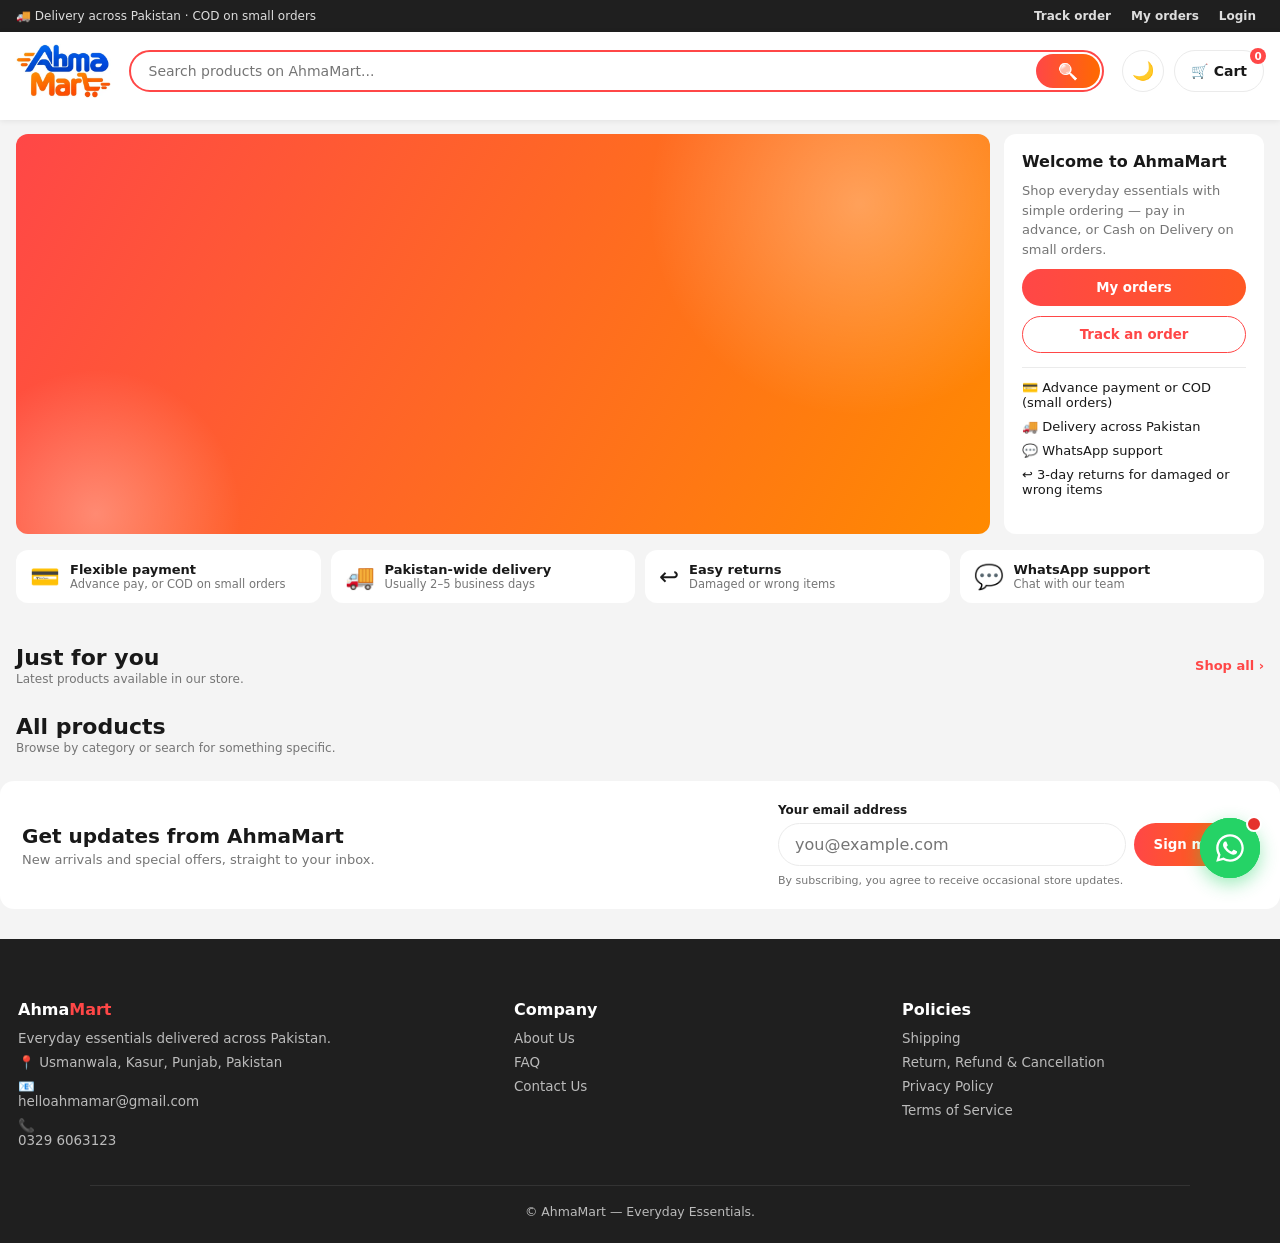
==== commit 875e771e: "Add files via upload" ====
--- a/index.html
+++ b/index.html
@@ -2,6 +2,7 @@
 <html lang="en-PK">
 <head>
 <meta charset="UTF-8">
+<script>/* theme: applied before first paint so there is no white flash */(function(){try{var t=localStorage.getItem("ahma_theme");if(t!=="dark"&&t!=="light")t=(window.matchMedia&&matchMedia("(prefers-color-scheme: dark)").matches)?"dark":"light";if(t==="dark")document.documentElement.setAttribute("data-theme","dark")}catch(e){}})();</script>
  <meta name="viewport" content="width=device-width, initial-scale=1.0">
 <link rel="icon" type="image/png" sizes="32x32" href="favicon-32.png">
 <link rel="icon" type="image/png" sizes="192x192" href="icon-192.png">
@@ -55,7 +56,7 @@
  window.__ahmaPre=Promise.all([g('categories','id.asc'),g('products','id.asc'),g('product_images','sort_order.asc'),g('product_variants','sort_order.asc,id.asc')]).catch(function(){return null});
 }catch(e){}})();
 </script>
-<link rel="stylesheet" href="style.css?v=20261123a">
+<link rel="stylesheet" href="style.css?v=20261126a">
 <script type="application/ld+json">
 {
  "@context": "https://schema.org",
@@ -145,6 +146,7 @@
  ]
 }
 </script>
+<script src="theme.js?v=20261126a" defer></script>
 </head>
 <body data-page="home">
 
@@ -157,7 +159,7 @@
       <input id="searchInput" type="search" placeholder="Search products on AhmaMart..." aria-label="Search products" autocomplete="off">
       <button class="sbtn" type="button" aria-label="Search" onclick="document.getElementById('searchInput').focus()"></button>
     </div>
-    <div class="hact"><button class="iconbtn" id="cartBtn" type="button" aria-label="Open cart">🛒<span class="cartlbl">Cart</span><span class="badge" id="cartCount">0</span></button></div>
+    <div class="hact"><button class="iconbtn themebtn" id="themeBtn" data-theme-toggle type="button" aria-label="Switch to dark mode" aria-pressed="false"><span class="ti" aria-hidden="true">🌙</span></button><button class="iconbtn" id="cartBtn" type="button" aria-label="Open cart">🛒<span class="cartlbl">Cart</span><span class="badge" id="cartCount">0</span></button></div>
   </div>
   <div class="chips" id="chips"></div>
 </header>
@@ -264,23 +266,60 @@
       <div class="field"><label>Full name</label><input required name="name"></div>
       <div class="field"><label>Phone number</label><input required name="phone" type="tel" autocomplete="tel" placeholder="03XXXXXXXXX"></div>
       <div class="field"><label>Email address</label><input required name="email" type="email" autocomplete="email" placeholder="you@example.com"></div>
-      <div class="field"><label>City</label><input name="city"></div>
-      <div class="field"><label>Full delivery address</label><textarea required name="address"></textarea></div>
+      <div class="field"><label id="cntLbl">Country <span class="req">*</span></label>
+        <button type="button" class="addr-pick" id="cntPick" aria-haspopup="dialog" aria-labelledby="cntLbl cntTxt"><span id="cntTxt">Pakistan</span><i aria-hidden="true">›</i></button></div>
+      <div class="field" id="addrPkField"><label id="addrPickLbl">Province / City / Area <span class="req">*</span></label>
+        <button type="button" class="addr-pick" id="addrPick" aria-haspopup="dialog" aria-labelledby="addrPickLbl addrPickTxt"><span class="ph" id="addrPickTxt">Select province / city / area</span><i aria-hidden="true">›</i></button></div>
+      <div id="addrIntl" hidden>
+        <div class="field"><label for="intlState">State / Province / Region</label><input id="intlState" autocomplete="address-level1" maxlength="80"></div>
+        <div class="field"><label for="intlCity">City <span class="req">*</span></label><input id="intlCity" autocomplete="address-level2" maxlength="80"></div>
+        <div class="field"><label for="intlZip">Postal / ZIP code</label><input id="intlZip" autocomplete="postal-code" maxlength="20"></div>
+        <p class="pi-n intl-note">Delivery outside Pakistan: we will contact you on WhatsApp to confirm the shipping charges and delivery time before dispatch. Payment is in advance only.</p>
+      </div>
+      <input type="hidden" name="city" id="addrCity">
+      <div class="field"><label>Home address <span class="req">*</span></label><textarea required name="address" placeholder="House no. / building / street / landmark"></textarea></div>
       <button class="btn" type="submit">Continue to payment ›</button>
     </form>
-    <div id="payStep" style="display:none">
-      <div class="ps-amount"><span>Amount to pay</span><b id="psAmt"></b><button type="button" class="copy" id="psCopyAmt">Copy</button></div>
-      <ol class="ps-steps"><li>Send the amount to any one account below.</li><li>Enter the transaction ID (TID) from your payment SMS or app.</li><li>Tap “I have paid” — your order is placed and your receipt is created.</li></ol>
-      <div id="psAccounts"></div>
-      <div class="field"><label>Which method did you use?</label><select id="psMethod"></select></div>
-      <div class="field"><label>Transaction ID (TID)</label><input id="psTid" placeholder="e.g. 1234567890" autocomplete="off" inputmode="text"></div>
-      <div class="field"><label>Payment screenshot <span style="color:var(--ae)">*</span></label>
-        <label class="shot" id="psShotBox"><input type="file" id="psShot" accept="image/*" hidden><img id="psShotPrev" alt="Screenshot preview" style="display:none"><span id="psShotTxt">📎 Tap to attach your payment screenshot</span></label></div>
-      <div id="psMsg"></div>
-      <button class="btn" id="psConfirm" type="button">I have paid — Place order</button>
-      <button class="link" id="psBack" type="button" style="margin-top:8px">← Edit delivery details</button>
-      <p class="pi-n" style="text-align:center">You can also send your payment screenshot on WhatsApp after the order.</p>
-    </div>
+    <div id="payStep" class="pay2" style="display:none">
+      <div class="pay-body">
+        <div class="pay-info" id="payInfo"></div>
+        <div id="pmList" role="radiogroup" aria-label="Payment method">
+          <div class="pay-sec" id="pmRecH">Recommended method(s)</div>
+          <div id="pmRec"></div>
+          <div class="pay-sec">Other Payment Methods</div>
+          <div id="pmOth"></div>
+        </div>
+      </div>
+      <div id="pmPark" hidden>
+        <div class="pm-adv" id="pmAdv" hidden>
+          <div class="ps-amount"><span>Amount to pay</span><b id="psAmt"></b><button type="button" class="copy" id="psCopyAmt">Copy</button></div>
+          <ol class="ps-steps"><li>Send the amount to the account below.</li><li>Enter the transaction ID (TID) from your payment SMS or app.</li><li>Attach your payment screenshot, then tap “I have paid” — your order is placed and your receipt is created.</li></ol>
+          <div id="psAccounts"></div>
+          <select id="psMethod" hidden aria-hidden="true" tabindex="-1"></select>
+          <div class="field"><label>Transaction ID (TID)</label><input id="psTid" placeholder="e.g. 1234567890" autocomplete="off" inputmode="text"></div>
+          <div class="field"><label>Payment screenshot <span style="color:var(--ae)">*</span></label>
+            <label class="shot" id="psShotBox"><input type="file" id="psShot" accept="image/*" hidden><img id="psShotPrev" alt="Screenshot preview" style="display:none"><span id="psShotTxt">📎 Tap to attach your payment screenshot</span></label></div>
+          <p class="pi-n">You can also send your payment screenshot on WhatsApp after the order.</p>
+        </div>
+      </div>
+      <div class="pay-foot">
+        <div id="psMsg"></div>
+        <div class="pay-sum"><span>Subtotal</span><b id="psSub"></b></div>
+        <div class="pay-sum tot"><span>Total Amount</span><b id="psTot"></b></div>
+        <button class="btn" id="psConfirm" type="button">I have paid — Place order</button>
+        <button class="link" id="psBack" type="button">← Edit delivery details</button>
+      </div>
+    </div>
+  </div>
+</div>
+
+<div class="modal-overlay addr-ov" id="addrOverlay">
+  <div class="modal addr-sheet">
+    <div class="addr-head"><h3 id="addrTitle">Select address</h3><button class="mclose" id="addrClose" type="button">&times;</button></div>
+    <div class="addr-tabs" id="addrTabs" role="tablist" aria-label="Address steps"></div>
+    <div class="addr-search"><svg viewBox="0 0 24 24" width="18" height="18" aria-hidden="true"><circle cx="11" cy="11" r="7" fill="none" stroke="currentColor" stroke-width="2"/><path d="M20 20l-3.5-3.5" stroke="currentColor" stroke-width="2" stroke-linecap="round"/></svg><input id="addrSearch" type="search" placeholder="Search" autocomplete="off" aria-label="Search"></div>
+    <div id="addrMsg" role="status"></div>
+    <ul class="addr-list" id="addrList"></ul>
   </div>
 </div>
 
@@ -394,7 +433,9 @@
         <h3 style="font-size:1rem;margin-bottom:10px">Low stock</h3><table><thead><tr><th>Product</th><th>Stock</th></tr></thead><tbody id="lowStockBody"></tbody></table></section>
       <section id="tab-prod" style="display:none">
         <div class="topb"><h2>Products</h2><button class="addp" id="newProdBtn">+ Add product</button></div>
-        <table><thead><tr><th></th><th>Name</th><th>Category</th><th>Price</th><th>Stock</th><th></th></tr></thead><tbody id="prodBody"></tbody></table>
+        <div class="pa-tools"><div id="prodSummary" class="pa-sum"></div><input type="search" id="prodSearch" class="pa-search" placeholder="Search product name…" aria-label="Search products" autocomplete="off"></div>
+        <div id="prodChips" class="pa-chips" role="group" aria-label="Filter by category"></div>
+        <div id="prodGroups" class="pa-groups"></div>
       </section>
       <section id="tab-cat" style="display:none">
         <h2 style="margin-bottom:16px">Categories</h2>
@@ -545,9 +586,9 @@
 </div>
 
 <script defer src="https://cdn.jsdelivr.net/npm/@supabase/supabase-js@2"></script>
-<script defer src="app.js?v=20261123a"></script>
-<script defer src="reviews.js?v=20261123a"></script>
-<script defer src="a11y.js?v=20261123a"></script>
+<script defer src="app.js?v=20261126a"></script>
+<script defer src="reviews.js?v=20261126a"></script>
+<script defer src="a11y.js?v=20261126a"></script>
 
 <!-- WhatsApp Button -->
 <a class="wa-float" id="waFloat" href="https://wa.me/923296063123?text=Assalam%20o%20Alaikum%20AhmaMart%20Team%21%20%F0%9F%91%8B%0A%0AMujhe%20aap%20ke%20store%20se%20order%20ke%20baray%20mein%20maloomat%20chahiye.%20Meri%20details%20yeh%20hain%3A%0A%0A%F0%9F%91%A4%20Naam%3A%20%0A%F0%9F%93%9E%20Phone%20number%3A%20%0A%F0%9F%93%8D%20Sheher%20%2F%20City%3A%20%0A%F0%9F%9B%8D%EF%B8%8F%20Product%20ka%20naam%20ya%20link%3A%20%0A%F0%9F%94%A2%20Quantity%3A%20%0A%0AMeherbani%20karke%20yeh%20batayen%3A%0A1%29%20Kya%20product%20abhi%20stock%20mein%20hai%3F%0A2%29%20Product%20ki%20price%20aur%20delivery%20charges%0A3%29%20Mere%20sheher%20mein%20delivery%20ka%20waqt%0A4%29%20Payment%20ka%20tareeqa%20%28JazzCash%20%2F%20EasyPaisa%20%2F%20SadaPay%20%2F%20Cash%20on%20Delivery%29%0A%0AMera%20mazeed%20sawal%3A%20%0A%0AJawab%20ka%20intezar%20rahega.%20Shukriya%21%20%F0%9F%99%8F" target="_blank" rel="noopener" aria-label="WhatsApp par chat karein">
--- a/style.css
+++ b/style.css
@@ -1,4 +1,4 @@
-:root{--bg:#191818;--surface:#ffffff;--ink:#000000;--ink-soft:#555555;--line:#e3e3e3;--pine:#000000;--pine-dark:#000000;--gold:#000000;--gold-soft:#f2f2f2;--danger:#B4442E;--ok:#2F7A4E;--radius:10px;padding-top:env(safe-area-inset-top,0px);padding-bottom:env(safe-area-inset-bottom,0px)}:root[data-theme=dark]{--bg:#000000;--surface:#0d0d0d;--ink:#ffffff;--ink-soft:#a8a8a8;--line:#2a2a2a;--pine:#ffffff;--pine-dark:#1a1a1a;--gold:#ffffff;--gold-soft:#1a1a1a}*{box-sizing:border-box}#bg-canvas{position:fixed;inset:0;width:100%;height:100%;z-index:-2;object-fit:cover}#bg-overlay{position:fixed;inset:0;z-index:-1;background:#fff}body{margin:0;background:transparent;color:var(--ink);font-family:Inter,system-ui,sans-serif}@keyframes fadeInDown{0%{opacity:0;transform:translateY(-28px)}to{opacity:1;transform:translateY(0)}}@keyframes fadeInUp{0%{opacity:0;transform:translateY(30px)}to{opacity:1;transform:translateY(0)}}@keyframes fadeInLeft{0%{opacity:0;transform:translate(-30px)}to{opacity:1;transform:translate(0)}}@keyframes scaleIn{0%{opacity:0;transform:scale(.88)}to{opacity:1;transform:scale(1)}}@keyframes shimmer{0%,to{opacity:1}50%{opacity:.6}}@keyframes pulse{0%,to{transform:scale(1)}50%{transform:scale(1.08)}}@keyframes bounceIn{0%{transform:scale(.3);opacity:0}50%{transform:scale(1.08)}70%{transform:scale(.96)}to{transform:scale(1);opacity:1}}@keyframes slideRight{0%{transform:translate(100%)}to{transform:translate(0)}}@keyframes cardPop{0%{opacity:0;transform:translateY(20px) scale(.96)}to{opacity:1;transform:translateY(0) scale(1)}}@keyframes spinBadge{0%{transform:rotate(0) scale(1)}50%{transform:rotate(8deg) scale(1.15)}to{transform:rotate(0) scale(1)}}@keyframes floatBg{0%,to{transform:scale(1.04) translateY(0)}50%{transform:scale(1.07) translateY(-12px)}}.hdr{animation:fadeInDown .5s ease both}.hero{animation:fadeInUp .6s .1s ease both}.chips{animation:fadeInUp .5s .2s ease both}.card{animation:cardPop .45s ease both;transition:transform .22s,box-shadow .22s,opacity .22s}.card:hover{transform:translateY(-5px) scale(1.025);box-shadow:0 12px 32px #234b3e2e}.addbtn{transition:transform .15s,background .2s,box-shadow .15s}.addbtn:not([disabled]):hover{transform:scale(1.05);box-shadow:0 4px 14px #234b3e47}.addbtn:not([disabled]):active{transform:scale(.97)}.chip{transition:background .18s,color .18s,transform .15s,box-shadow .15s}.chip:hover{transform:scale(1.06);box-shadow:0 3px 10px #234b3e26}.drawer.on{animation:slideRight .28s ease both}.modal{animation:scaleIn .25s ease both}.badge{animation:spinBadge 2.5s ease-in-out infinite}.iconbtn{transition:transform .15s,box-shadow .15s}.iconbtn:hover{transform:scale(1.1);box-shadow:0 4px 12px #234b3e33}.btn{transition:transform .15s,box-shadow .18s,background .18s}.btn:hover{transform:translateY(-2px);box-shadow:0 6px 18px #234b3e47}.btn:active{transform:translateY(0)}.nitem{transition:background .15s,color .15s,border-color .15s,transform .1s}.nitem:hover{transform:translate(4px)}.stat{animation:fadeInUp .4s ease both;transition:transform .2s,box-shadow .2s}.stat:hover{transform:translateY(-3px);box-shadow:0 8px 22px #234b3e1f}#bg-canvas{animation:floatBg 18s ease-in-out infinite}.hdr,.drawer{background:var(--surface)}.modal{background:var(--surface);border:1px solid var(--line);box-shadow:0 20px 60px #0000002e}.card{background:var(--surface);border:1px solid var(--line)}#adminRoot{background:var(--surface)}h1,h2,h3{font-family:system-ui,-apple-system,Segoe UI,Roboto,Arial,sans-serif;font-weight:700;margin:0}button{font-family:inherit;cursor:pointer}input,select,textarea{font-family:inherit;font-size:1rem}.container{max-width:1100px;margin:0 auto;padding:0 18px}.hdr{position:sticky;top:0;z-index:30;background:color-mix(in srgb,var(--bg) 92%,transparent);backdrop-filter:blur(6px);border-bottom:1px solid var(--line)}.hdr-row{display:flex;align-items:center;gap:16px;padding:14px 18px;max-width:1100px;margin:0 auto}.brand{font-family:system-ui,-apple-system,Segoe UI,Roboto,Arial,sans-serif;font-weight:700;font-size:1.35rem;color:var(--pine)}.brand span{color:var(--gold)}.search{flex:1;display:flex;align-items:center;gap:8px;background:var(--surface);border:1px solid var(--line);border-radius:999px;padding:8px 14px;min-width:0}.search input{border:none;outline:none;background:transparent;flex:1;color:var(--ink);min-width:0}.hact{display:flex;gap:10px;align-items:center}.iconbtn{position:relative;width:38px;height:38px;border-radius:50%;border:1px solid var(--line);background:var(--surface);color:var(--ink);display:flex;align-items:center;justify-content:center}.badge{position:absolute;top:-3px;right:-3px;background:var(--pine);color:#fff;font-size:.65rem;font-weight:700;min-width:16px;height:16px;border-radius:999px;display:flex;align-items:center;justify-content:center}.link{font-size:.85rem;font-weight:600;color:var(--pine);white-space:nowrap;background:none;border:none}.chips{display:flex;gap:8px;overflow-x:auto;padding:10px 18px 14px;max-width:1100px;margin:0 auto}.chip{flex:none;padding:7px 14px;border-radius:999px;border:1px solid var(--line);background:var(--surface);color:var(--ink-soft);font-size:.85rem;font-weight:600}.chip.on{background:var(--pine);border-color:var(--pine);color:#fff}.hero{padding:36px 18px 24px;max-width:1100px;margin:0 auto}.hero p{color:var(--ink-soft);margin-top:8px;max-width:52ch}.grid{display:grid;grid-template-columns:repeat(auto-fill,minmax(200px,1fr));gap:16px;padding:6px 18px 50px;max-width:1100px;margin:0 auto}.card{background:var(--surface);border:1px solid var(--line);border-radius:var(--radius);overflow:hidden;display:flex;flex-direction:column}.cimg{aspect-ratio:1/1;background:var(--gold-soft);display:flex;align-items:center;justify-content:center;color:var(--gold);font-family:system-ui,-apple-system,Segoe UI,Roboto,Arial,sans-serif;font-size:1.4rem;overflow:hidden}.cimg img{width:100%;height:100%;object-fit:cover}.cbody{padding:12px;display:flex;flex-direction:column;gap:5px;flex:1}.ccat{font-size:.72rem;color:var(--ink-soft);font-weight:600}.cname{font-weight:600;font-size:.94rem}.prow{display:flex;gap:8px;align-items:baseline;margin-top:auto}.price{color:var(--gold);font-weight:700}.pcompare{color:var(--ink-soft);text-decoration:line-through;font-size:.8rem}.addbtn{margin-top:6px;background:var(--pine);color:#fff;border:none;border-radius:8px;padding:9px;font-weight:600;font-size:.87rem}.addbtn:disabled{background:var(--line);color:var(--ink-soft)}.empty{padding:50px 18px;text-align:center;color:var(--ink-soft)}.overlay{position:fixed;inset:0;background:#0006;z-index:50;opacity:0;pointer-events:none;transition:opacity .2s}.overlay.on{opacity:1;pointer-events:auto}.drawer{position:fixed;top:0;right:0;height:100%;width:100%;max-width:400px;background:var(--surface);z-index:51;transform:translate(100%);transition:transform .25s;display:flex;flex-direction:column}.drawer.on{transform:translate(0)}.drow{display:flex;justify-content:space-between;align-items:center;padding:16px 18px;border-bottom:1px solid var(--line)}.dbody{flex:1;overflow-y:auto;padding:14px 18px}.citem{display:flex;gap:10px;padding:10px 0;border-bottom:1px solid var(--line)}.cthumb{width:56px;height:56px;border-radius:8px;background:var(--gold-soft);flex:none;overflow:hidden}.cthumb img{width:100%;height:100%;object-fit:cover}.qtyrow{display:flex;align-items:center;gap:8px;margin-top:5px}.qtybtn{width:24px;height:24px;border-radius:6px;border:1px solid var(--line);background:var(--bg);color:var(--ink);font-weight:700}.rmv{font-size:.78rem;color:var(--danger);font-weight:600;margin-left:auto;background:none;border:none}.dfoot{padding:16px 18px;border-top:1px solid var(--line)}.subrow{display:flex;justify-content:space-between;font-weight:700;font-size:1.05rem;margin-bottom:12px}.btn{width:100%;background:var(--pine);color:#fff;border:none;border-radius:8px;padding:13px;font-weight:700}.modal-overlay{position:fixed;inset:0;background:#00000073;z-index:60;display:none;align-items:flex-start;justify-content:center;overflow-y:auto;padding:36px 14px}.modal-overlay.on{display:flex}.modal{background:var(--surface);border-radius:14px;max-width:440px;width:100%;padding:24px;position:relative}.mclose{position:absolute;top:14px;right:14px;background:none;border:none;font-size:1.3rem;color:var(--ink-soft)}.field{margin-bottom:12px}.field label{display:block;font-size:.82rem;font-weight:600;margin-bottom:4px}.field input,.field select,.field textarea{width:100%;padding:10px 12px;border:1px solid var(--line);border-radius:8px;background:var(--bg);color:var(--ink)}.msg{padding:9px 11px;border-radius:8px;font-size:.87rem;margin-bottom:12px}.msg.err{background:#fbe9e5;color:var(--danger)}.badge2{display:inline-block;padding:3px 11px;border-radius:999px;font-size:.75rem;font-weight:700;text-transform:capitalize}.s-pending{background:#f3e7cf;color:#8a6412}.s-confirmed{background:#dceaf5;color:#215a87}.s-shipped{background:#e3def5;color:#5a3d9e}.s-delivered{background:#e1f0e5;color:#256b3f}.s-cancelled{background:#f5deda;color:#a13b24}.foot{border-top:1px solid var(--line);padding:40px 18px 24px;color:var(--ink-soft);font-size:.85rem}.foot-wrap{max-width:1100px;margin:0 auto;display:grid;grid-template-columns:1.3fr 1fr 1fr;gap:28px}.foot-col h4{color:var(--pine);font-family:system-ui,-apple-system,Segoe UI,Roboto,Arial,sans-serif;font-size:1rem;margin-bottom:12px}.foot-col a,.foot-col div{display:block;color:var(--ink-soft);text-decoration:none;margin-bottom:9px;font-size:.84rem;cursor:pointer;background:none;border:none;padding:0;text-align:left;font-family:inherit}.foot-col a:hover,.foot-col button:hover{color:var(--gold)}.foot-bottom{max-width:1100px;margin:28px auto 0;padding-top:18px;border-top:1px solid var(--line);text-align:center;font-size:.78rem}@media(max-width:640px){.foot-wrap{grid-template-columns:1fr;gap:22px}}#adminRoot{position:fixed;inset:0;background:var(--bg);z-index:80;display:none;overflow-y:auto}.ashell{display:flex;min-height:100%}.aside{width:200px;background:var(--pine-dark);color:#fff;flex:none;padding:20px 0;display:flex;flex-direction:column;gap:2px}.aside{--gold:#ffffff}.aside .brand{color:#fff;padding:0 20px 18px}.nitem{padding:11px 20px;font-weight:600;font-size:.88rem;color:#d9e4de;cursor:pointer;border-left:3px solid transparent}.nitem.on{background:#ffffff14;color:#fff;border-left-color:var(--gold)}.amain{flex:1;padding:24px 26px}.stats{display:grid;grid-template-columns:repeat(auto-fit,minmax(160px,1fr));gap:12px;margin-bottom:22px}.stat{background:var(--surface);border:1px solid var(--line);border-radius:10px;padding:14px}.stat .n{font-family:system-ui,-apple-system,Segoe UI,Roboto,Arial,sans-serif;font-size:1.5rem;color:var(--pine)}.stat .l{font-size:.78rem;color:var(--ink-soft)}table{width:100%;border-collapse:collapse;background:var(--surface);border:1px solid var(--line);border-radius:10px;overflow:hidden;font-size:.87rem}th,td{text-align:left;padding:9px 12px;border-bottom:1px solid var(--line)}th{background:var(--gold-soft);font-size:.72rem;text-transform:uppercase;color:var(--ink-soft)}.order-items-list{display:flex;flex-wrap:wrap;gap:6px;min-width:180px;white-space:normal}.order-item-chip{display:inline-flex;align-items:center;gap:6px;padding:4px 7px;border:1px solid var(--line);border-radius:8px;background:var(--bg);color:var(--ink);max-width:100%}.order-item-thumb{width:36px;height:36px;flex:0 0 36px;object-fit:contain;border-radius:5px;background:#fff;border:1px solid var(--line)}.order-item-placeholder{width:36px;height:36px;flex:0 0 36px;display:inline-flex;align-items:center;justify-content:center;border-radius:5px;background:var(--gold-soft);font-size:18px}.order-item-label{font-size:.82rem;line-height:1.3;overflow-wrap:anywhere}.sm{padding:5px 10px;border-radius:6px;border:1px solid var(--line);background:var(--bg);color:var(--ink);font-size:.78rem;font-weight:600}.sm.dg{color:var(--danger)}.addp{background:var(--pine);color:#fff;border:none;border-radius:8px;padding:9px 16px;font-weight:600}.topb{display:flex;justify-content:space-between;align-items:center;margin-bottom:18px;flex-wrap:wrap;gap:10px}.loginwrap{min-height:100%;display:flex;align-items:center;justify-content:center;padding:30px}.logincard{background:var(--surface);border:1px solid var(--line);border-radius:14px;padding:32px;max-width:340px;width:100%}.img-upload-area{border:2px dashed var(--line);border-radius:12px;padding:18px;text-align:center;cursor:pointer;transition:border-color .2s,background .2s;background:#00000008;position:relative}.img-upload-area:hover,.img-upload-area.drag{border-color:var(--pine);background:#0000000d}.img-upload-area input[type=file]{position:absolute;inset:0;opacity:0;cursor:pointer;width:100%;height:100%}.img-preview{width:100%;aspect-ratio:1/1;object-fit:cover;border-radius:10px;display:block;margin-bottom:10px;border:1px solid var(--line)}.img-preview-wrap{position:relative;margin-bottom:8px}.img-remove-btn{position:absolute;top:6px;right:6px;width:26px;height:26px;border-radius:50%;background:#b4442ee6;border:none;color:#fff;font-size:1rem;line-height:1;cursor:pointer;display:flex;align-items:center;justify-content:center;transition:transform .15s}.img-remove-btn:hover{transform:scale(1.15)}.img-upload-icon{font-size:2rem;margin-bottom:6px}.img-upload-hint{font-size:.8rem;color:var(--ink-soft);margin:0}.img-tabs{display:flex;gap:6px;margin-bottom:10px}.img-tab{flex:1;padding:7px;border-radius:8px;border:1px solid var(--line);background:var(--bg);color:var(--ink-soft);font-size:.8rem;font-weight:600;cursor:pointer;transition:all .15s}.img-tab.on{background:var(--pine);color:#fff;border-color:var(--pine)}.wa-float{position:fixed;right:20px;bottom:22px;z-index:40;display:flex;align-items:center;gap:10px;text-decoration:none;animation:waEnter .7s cubic-bezier(.2,1.4,.4,1) both .6s}.wa-btn{position:relative;width:60px;height:60px;border-radius:50%;background:#25d366;display:flex;align-items:center;justify-content:center;box-shadow:0 6px 18px #25d36673;animation:waBounce 2.6s ease-in-out infinite 2s;transition:transform .2s}.wa-btn svg{width:34px;height:34px;fill:#fff;animation:waWiggle 5s ease-in-out infinite 3s}.wa-btn:before,.wa-btn:after{content:"";position:absolute;inset:0;border-radius:50%;background:#25d366;z-index:-1;animation:waPulse 2.2s ease-out infinite}.wa-btn:after{animation-delay:1.1s}.wa-float:hover .wa-btn{transform:scale(1.1)}.wa-label{background:#fff;color:#1f2d2a;font-weight:700;font-size:.85rem;padding:8px 14px;border-radius:999px;box-shadow:0 4px 14px #0000002e;white-space:nowrap;opacity:0;transform:translate(12px);animation:waLabel 8s ease-in-out infinite 3s;pointer-events:none;order:-1}.wa-float:hover .wa-label{opacity:1;transform:none;animation:none}.wa-badge{position:absolute;top:-2px;right:-2px;width:16px;height:16px;border-radius:50%;background:#e5322d;border:2px solid #fff;animation:waBadge 1.4s ease-in-out infinite}@keyframes waEnter{0%{opacity:0;transform:translateY(40px) scale(.4)}to{opacity:1;transform:none}}@keyframes waPulse{0%{transform:scale(1);opacity:.55}to{transform:scale(1.9);opacity:0}}@keyframes waBounce{0%,to{transform:translateY(0)}50%{transform:translateY(-7px)}}@keyframes waWiggle{0%,90%,to{transform:rotate(0)}92%{transform:rotate(-14deg)}94%{transform:rotate(12deg)}96%{transform:rotate(-8deg)}98%{transform:rotate(5deg)}}@keyframes waLabel{0%,8%{opacity:0;transform:translate(12px)}14%,42%{opacity:1;transform:none}50%,to{opacity:0;transform:translate(12px)}}@keyframes waBadge{0%,to{transform:scale(1)}50%{transform:scale(1.25)}}@media(max-width:520px){.wa-float{right:14px;bottom:16px}.wa-btn{width:54px;height:54px}.wa-label{display:none}}@media(prefers-reduced-motion:reduce){.wa-float,.wa-btn,.wa-btn svg,.wa-btn:before,.wa-btn:after,.wa-label,.wa-badge{animation:none!important}}.cat-blocks{max-width:1100px;margin:0 auto;padding:4px 18px 18px}.cb-title{font-family:system-ui,-apple-system,Segoe UI,Roboto,Arial,sans-serif;font-size:1.15rem;color:var(--pine);font-weight:700;margin-bottom:10px}.cb-row{display:grid;grid-template-columns:repeat(auto-fit,minmax(150px,1fr));gap:12px}.cb-tile{display:flex;flex-direction:column;align-items:center;gap:4px;padding:18px 10px;border-radius:16px;border:1px solid var(--line);background:linear-gradient(145deg,var(--surface),var(--gold-soft));color:var(--ink);cursor:pointer;font-family:inherit;animation:cbIn .5s ease both;transition:transform .2s,box-shadow .2s,border-color .2s}.cb-tile:hover{transform:translateY(-4px);box-shadow:0 8px 20px #234b3e2e;border-color:var(--pine)}.cb-ico{font-size:1.9rem;line-height:1}.cb-name{font-weight:700;font-size:1rem}.cb-count{font-size:.75rem;color:var(--ink-soft)}@keyframes cbIn{0%{opacity:0;transform:translateY(16px) scale(.94)}to{opacity:1;transform:none}}.cat-sections{max-width:1100px;margin:0 auto}.cat-section{padding:6px 0 4px;scroll-margin-top:130px;border-radius:16px}.cat-section.flash{animation:secFlash 1.2s ease}@keyframes secFlash{0%,to{background:transparent}30%{background:#b8862e29}}.cat-head{display:flex;align-items:center;gap:10px;padding:14px 18px 6px}.cat-head h2{font-family:system-ui,-apple-system,Segoe UI,Roboto,Arial,sans-serif;font-size:1.4rem;color:var(--pine);margin:0}.cat-head:after{content:"";flex:1;height:2px;border-radius:2px;background:linear-gradient(90deg,var(--gold),transparent);order:3}.cat-ico{font-size:1.4rem}.cat-num{background:var(--pine);color:#fff;border-radius:999px;font-size:.72rem;font-weight:700;padding:2px 9px}.cat-section .grid{padding:6px 18px 26px}#prodModal,#catMoveModal{z-index:100}html{-webkit-text-size-adjust:100%;text-size-adjust:100%;overflow-x:hidden}body{overflow-x:hidden;min-height:100vh;min-height:100dvh}img,svg,canvas{max-width:100%}.hdr-row,.chips,.hero,.grid,.cat-blocks,.cat-sections,.container{width:100%}.amain table{display:block;overflow-x:auto;-webkit-overflow-scrolling:touch;white-space:nowrap}.amain table thead,.amain table tbody{display:table;width:100%}.chips{scrollbar-width:none;-webkit-overflow-scrolling:touch}.chips::-webkit-scrollbar{display:none}@media(min-width:1400px){.container,.hdr-row,.chips,.hero,.grid,.cat-blocks,.cat-sections{max-width:1280px}.grid{grid-template-columns:repeat(auto-fill,minmax(220px,1fr))}}@media(max-width:900px){.hdr-row{gap:12px}.hact{gap:8px}.grid{grid-template-columns:repeat(auto-fill,minmax(170px,1fr));gap:14px}.amain{padding:20px 18px}}@media(max-width:720px){.hdr-row{flex-wrap:wrap;padding:10px 12px;gap:8px 10px}.brand{font-size:1.2rem;order:1}.hact{order:2;margin-left:auto;flex-wrap:wrap;justify-content:flex-end;gap:6px}.search{order:3;flex:1 0 100%}.link{font-size:.78rem;padding:6px 4px}.chips{padding:6px 12px 10px}.hero{padding:22px 14px 14px}.hero p{font-size:.92rem}.cat-blocks{padding:4px 12px 12px}.cb-row{grid-template-columns:repeat(auto-fit,minmax(105px,1fr));gap:10px}.cb-tile{padding:14px 8px;border-radius:14px}.cat-head{padding:12px 14px 4px}.cat-head h2{font-size:1.2rem}.grid,.cat-section .grid{padding-left:12px;padding-right:12px;gap:10px}.ashell{flex-direction:column}.aside{width:100%;flex-direction:row;flex-wrap:wrap;align-items:center;padding:8px;gap:4px}.aside .brand{padding:0 10px;flex:1 0 100%;font-size:1.1rem}.nitem{padding:9px 12px;border-left:none;border-bottom:3px solid transparent;border-radius:6px;font-size:.82rem}.nitem.on{border-left-color:transparent;border-bottom-color:var(--gold)}.nitem:hover{transform:none}.nitem[style*="margin-top:auto"]{margin-top:0!important;margin-left:auto}.amain{padding:16px 12px}.stats{grid-template-columns:repeat(2,1fr)}th,td{padding:8px 10px}.topb{align-items:flex-start}}@media(max-width:520px){.grid,.cat-section .grid{grid-template-columns:repeat(2,minmax(0,1fr))}.cbody{padding:10px;gap:4px}.cname{font-size:.86rem}.addbtn{padding:10px 6px;font-size:.82rem}.drawer{max-width:100%}.modal-overlay{padding:14px 10px;align-items:flex-start}.modal{padding:18px 16px;border-radius:12px}#receiptCard{padding:12px!important}.stat .n{font-size:1.25rem}.logincard{padding:24px 18px}.loginwrap{padding:16px}.foot{padding:24px 14px 90px}}@media(max-width:360px){.hact .link{font-size:.72rem}.cb-row{grid-template-columns:repeat(2,1fr)}}@media(hover:none)and (pointer:coarse){input,select,textarea{font-size:16px!important}.iconbtn{width:42px;height:42px}.qtybtn{width:32px;height:32px}.sm{padding:8px 12px}.chip{padding:9px 16px}.card:hover,.cb-tile:hover,.stat:hover,.btn:hover,.iconbtn:hover,.chip:hover,.addbtn:hover{transform:none;box-shadow:none}.mclose{width:40px;height:40px;font-size:1.6rem;top:8px;right:8px}}@media(max-height:520px){.modal-overlay{padding:10px}.drawer .dbody{padding:10px 14px}}@media(max-width:720px){#bg-canvas{animation:none!important;transform:none}#bg-overlay{backdrop-filter:none}.card,.modal,.drawer,.hdr{backdrop-filter:none!important;-webkit-backdrop-filter:none!important}}.pd-modal{max-width:640px}.pd-img{width:100%;aspect-ratio:1/1;max-height:340px;border-radius:12px;background:var(--surface);display:flex;align-items:center;justify-content:center;overflow:hidden;margin-bottom:16px}.pd-img img{width:100%;height:100%;object-fit:contain}.pd-cat{font-size:.78rem;font-weight:700;color:var(--gold);text-transform:uppercase;letter-spacing:.4px}.pd-name{font-family:system-ui,-apple-system,Segoe UI,Roboto,Arial,sans-serif;font-size:1.5rem;color:var(--pine);margin:4px 0 10px}.pd-price{font-size:1.3rem;font-weight:800;color:var(--pine)}.pd-compare{font-size:.95rem;color:var(--ink-soft);text-decoration:line-through;margin-left:8px}.pd-desc{color:var(--ink-soft);line-height:1.6;margin:12px 0;white-space:pre-wrap}.pd-stock{font-size:.85rem;font-weight:700;margin-bottom:14px}.card,.hdr,.drawer,.modal,#bg-overlay{backdrop-filter:none!important;-webkit-backdrop-filter:none!important}#bg-canvas{animation:none!important}@media(max-width:768px){div[class*=grid]{grid-template-columns:repeat(2,minmax(0,1fr))!important;gap:10px!important}header{padding:10px!important}body{zoom:100%!important}}:root{--bg:#f4f4f4;--surface:#fff;--ink:#191919;--ink-soft:#757575;--line:#ebebeb;--pine:#ff4747;--pine-dark:#1f1f1f;--gold:#ff4747;--gold-soft:#fff1ee;--radius:10px;--ae:#ff4747;--ae2:#ff6a00;--grad:linear-gradient(90deg,#ff4747,#ff6a00)}html{scroll-behavior:smooth}body{background:var(--bg);color:var(--ink);font-family:system-ui,-apple-system,Segoe UI,Roboto,Arial,sans-serif}.wrap{max-width:1360px;margin:0 auto;padding:0 16px;width:100%}.card{animation:none!important}.topbar{background:#1f1f1f;color:#ddd;font-size:12px}.topbar .wrap{display:flex;justify-content:space-between;align-items:center;min-height:32px;gap:10px}.tb-links{display:flex;gap:4px;margin-left:auto}.topbar .link{color:#ddd;font-size:12px;padding:6px 8px;text-transform:none;letter-spacing:0}.topbar .link:hover{color:#fff}.hdr{background:#fff;border-bottom:0;box-shadow:0 1px 6px #00000014}.hdr-row{max-width:1360px;padding:12px 16px;gap:18px}.brand{font-size:1.75rem;font-weight:800;letter-spacing:-1px;color:var(--ae);text-decoration:none}.brand span{color:#191919}.search{border:2px solid var(--ae);border-radius:999px;background:#fff;padding:0 0 0 18px;overflow:hidden;max-width:none;gap:0}.search input{padding:11px 0;font-size:14px}.sbtn{background:var(--grad);border:0;color:#fff;width:64px;align-self:stretch;display:flex;align-items:center;justify-content:center;margin:2px;border-radius:999px;font-size:16px}.sbtn:before{content:"\1f50d";filter:grayscale(1) brightness(10)}.iconbtn{width:auto;height:42px;border-radius:999px;padding:0 16px;gap:6px;background:#fff;color:#191919;border:1px solid var(--line);font-weight:700;font-size:14px}.badge{background:var(--ae);color:#fff;animation:none}.chips{max-width:1360px;padding:0 16px 10px;justify-content:flex-start;gap:8px}.chip{border:0;background:#f4f4f4;color:#333;border-radius:999px;padding:8px 16px;font-size:13px;font-weight:600;text-transform:none;letter-spacing:0;box-shadow:none}.chip.on{background:var(--grad);color:#fff;box-shadow:none}.chip:hover{transform:none;box-shadow:none}.hero-wrap{display:grid;grid-template-columns:minmax(0,1fr) 260px;gap:14px;padding-top:14px;padding-bottom:6px}.slider{position:relative;border-radius:12px;overflow:hidden;min-height:400px;background:#eee}.slides{display:flex;min-height:400px;height:100%;transition:transform .5s ease;will-change:transform}.slide{position:relative;flex:0 0 100%;min-height:400px;display:flex;flex-direction:column;justify-content:center;padding:40px 52px;color:#fff;text-decoration:none;overflow:hidden}.slide h2{font-size:clamp(26px,3.4vw,46px);line-height:1.1;font-weight:800;max-width:14ch;margin:8px 0 10px;font-family:inherit}.slide p{max-width:36ch;opacity:.95;margin:0 0 22px;line-height:1.5}.slide .pill{align-self:flex-start;background:#ffffff38;padding:5px 12px;border-radius:999px;font-size:12px;font-weight:700}.slide .go{align-self:flex-start;background:#fff;color:var(--ae);font-weight:800;padding:12px 26px;border-radius:999px}.s1{background:linear-gradient(120deg,#ff4747,#ff8a00)}.s2{background:linear-gradient(120deg,#0f9d58,#1fc8a3)}.s3{background:linear-gradient(120deg,#5b3df5,#b05cff)}.dots{position:absolute;bottom:14px;left:0;right:0;display:flex;justify-content:center;gap:7px}.dot{width:8px;height:8px;border-radius:50%;border:0;background:#ffffff8c;padding:0;transition:width .2s}.dot.on{background:#fff;width:22px;border-radius:6px}.userbox{background:#fff;border-radius:12px;padding:18px;display:flex;flex-direction:column;gap:10px}.userbox h3{font-size:16px;font-family:inherit}.userbox p{margin:0;font-size:13px;color:var(--ink-soft);line-height:1.5}.ub-primary{background:var(--grad);color:#fff;border:0;border-radius:999px;padding:11px;font-weight:700}.ub-ghost{background:#fff;color:var(--ae);border:1.5px solid var(--ae);border-radius:999px;padding:10px;font-weight:700}.ub-list{list-style:none;margin:4px 0 0;padding:12px 0 0;border-top:1px solid var(--line);display:grid;gap:9px;font-size:13px}.svc{display:grid;grid-template-columns:repeat(4,minmax(0,1fr));gap:10px;padding-top:10px;padding-bottom:6px}.svc div{background:#fff;border-radius:12px;padding:12px 14px;display:flex;gap:10px;align-items:center;font-size:13px}.svc b{display:block;font-size:13px}.svc span{display:block;color:var(--ink-soft);font-size:11.5px}.svc em{font-style:normal;font-size:24px}.cat-blocks{max-width:1360px;padding:16px 16px 4px;background:none}.cb-title{font-size:20px;font-weight:800;color:#191919;margin:0 0 12px;font-family:inherit}.cb-row{display:flex;gap:14px;overflow-x:auto;padding-bottom:8px;scrollbar-width:none}.cb-row::-webkit-scrollbar{display:none}.cb-tile{flex:0 0 88px;background:none;border:0;padding:4px;min-height:0;box-shadow:none;animation:none;display:flex;flex-direction:column;align-items:center;gap:8px;border-radius:0}.cb-tile:hover{transform:none;box-shadow:none;border-color:transparent}.cb-ico{width:72px;height:72px;margin:0;border-radius:50%;background:#fff;display:flex;align-items:center;justify-content:center;font-size:30px;overflow:hidden;box-shadow:0 1px 3px #0000001a}.cb-ico img{width:100%;height:100%;object-fit:cover}.cb-name{font-size:12px;font-weight:600;text-align:center;color:#191919}.sec-head{display:flex;align-items:center;justify-content:space-between;gap:12px;margin:16px 0 12px}.sec-head h2{font-size:22px;font-weight:800;font-family:inherit}.sec-head p{margin:2px 0 0;font-size:12px;color:var(--ink-soft)}.sec-head .more{color:var(--ae);font-weight:700;text-decoration:none;font-size:13px;white-space:nowrap}.deals{background:linear-gradient(180deg,#fff1ee,#fff);border-radius:14px;padding:4px 16px 16px;margin-top:14px}.deals .sec-head{margin-top:12px}.pgrid,.grid{display:grid;grid-template-columns:repeat(auto-fill,minmax(190px,1fr));gap:12px;padding:0;max-width:none;margin:0}.grid{padding:0 0 18px}.cat-sections{max-width:1360px}.cat-section{padding:4px 0 0;content-visibility:auto;contain-intrinsic-size:auto 720px}.cat-section .grid{padding:0 0 18px}.cat-head{padding:10px 0}.cat-head h2{font-size:20px;color:#191919;font-family:inherit}.cat-num{background:var(--ae)}.searching .home-only{display:none!important}.card{background:#fff;border:0;border-radius:12px;overflow:hidden;box-shadow:0 1px 2px #0000000d;cursor:pointer}.card:hover{transform:translateY(-3px);box-shadow:0 8px 22px #0000001f}.cimg{position:relative;aspect-ratio:1/1;background:#f6f6f6;color:#bbb}.dbadge{position:absolute;left:8px;top:8px;background:var(--ae);color:#fff;font-size:11px;font-weight:800;padding:3px 7px;border-radius:6px}.cbody{padding:10px 10px 12px;gap:6px}.cname{font-size:13.5px;font-weight:500;line-height:1.35;display:-webkit-box;-webkit-line-clamp:2;-webkit-box-orient:vertical;overflow:hidden;min-height:2.7em;font-family:inherit;color:#191919}.price{color:var(--ae);font-weight:800;font-size:18px}.pcompare{font-size:12px;color:#999}.ctags{display:flex;gap:5px;flex-wrap:wrap;min-height:20px}.tag{font-size:10.5px;font-weight:700;padding:2px 6px;border-radius:4px}.tag.cod{background:#e8f7ee;color:#0a8a43}.tag.low{background:#fff1ee;color:var(--ae)}.addbtn{background:var(--grad);border-radius:999px;padding:9px;font-size:13px;font-weight:700;margin-top:4px;color:#fff}.addbtn:disabled{background:#eee;color:#999}.sk{height:270px;background:linear-gradient(90deg,#eee 25%,#f7f7f7,#eee 75%);background-size:200% 100%;animation:skl 1.2s infinite!important;cursor:default}@keyframes skl{to{background-position:-200% 0}}.btn{background:var(--grad);border-radius:999px}.btn:hover{box-shadow:0 6px 18px #ff47474d}.modal{border-radius:14px}.pd-name{font-family:inherit}.nl{margin:26px auto 30px;background:#fff;border-radius:14px;padding:22px;display:flex;gap:20px;align-items:center;justify-content:space-between;flex-wrap:wrap}.nl h2{font-size:20px;font-family:inherit}.nl p{margin:4px 0 0;font-size:13px;color:var(--ink-soft)}.newsletter-form{flex:1;min-width:260px;max-width:480px}.newsletter-form label{display:block;font-size:12px;font-weight:600;margin-bottom:6px}.newsletter-form>div{display:flex;gap:8px}.newsletter-form input{flex:1;min-width:0;border:1px solid var(--line);border-radius:999px;padding:11px 16px;outline:none}.newsletter-form button{background:var(--grad);color:#fff;border:0;border-radius:999px;padding:0 20px;font-weight:700}.newsletter-form small{display:block;margin-top:8px;color:var(--ink-soft);font-size:11px}.foot{background:#1f1f1f;color:#bbb;border:0;padding-top:40px}.foot-wrap{max-width:1360px}.foot-col h4{color:#fff;font-family:inherit}.foot-col a,.foot-col div,.foot-col button{color:#bbb}.foot-col a:hover,.foot-col button:hover{color:#fff}.foot-bottom{border-color:#333}.cb-upload-img{width:42px;height:42px;object-fit:cover;border-radius:6px;vertical-align:middle}.cat-upload-label{font-size:.8rem;color:var(--ink-soft);border:1px dashed var(--line);border-radius:8px;padding:8px 10px;min-width:0}.bnav{display:none}@media(max-width:1000px){.hero-wrap{grid-template-columns:minmax(0,1fr)}.userbox{display:none}.slider,.slides,.slide{min-height:210px}.slide{padding:24px 22px}.slide p{margin-bottom:14px;font-size:13px}.slide .go{padding:9px 20px;font-size:13px}.svc{grid-template-columns:repeat(2,minmax(0,1fr))}}@media(max-width:720px){body{padding-bottom:64px}.topbar .tb-msg{display:none}.hdr-row{padding:10px 12px;gap:8px 10px}.brand{font-size:1.45rem}.cartlbl{display:none}.iconbtn{padding:0 12px;height:40px}.chips{padding:0 12px 8px}.wrap{padding:0 12px}.hero-wrap{padding-top:10px}.sec-head h2,.cb-title{font-size:18px}.deals{padding:2px 10px 12px}.pgrid,.grid{gap:8px}.price{font-size:16px}.nl{margin:18px 12px 20px;width:auto}.bnav{display:flex;position:fixed;left:0;right:0;bottom:0;z-index:35;background:#fff;border-top:1px solid var(--line);padding-bottom:env(safe-area-inset-bottom,0px)}.bnav button,.bnav a{flex:1;background:none;border:0;display:flex;flex-direction:column;align-items:center;gap:1px;padding:7px 0;font-size:11px;color:#555;text-decoration:none}.bnav b{font-size:19px;font-weight:400}.wa-float{bottom:76px;right:12px}.foot{padding-bottom:30px}}@media(prefers-reduced-motion:reduce){.slides{transition:none}.sk{animation:none!important}}.inpage .home-only,.inpage #allProducts,.inpage #grid,.inpage #emptyState{display:none!important}#pageView{min-height:60vh}.pg{padding-top:14px;padding-bottom:30px;animation:pageIn .4s ease both}.crumbs{font-size:12.5px;color:var(--ink-soft);display:flex;flex-wrap:wrap;gap:6px;align-items:center;margin:4px 0 14px}.crumbs a,.crumbs button{color:var(--ink-soft);text-decoration:none;background:none;border:0;padding:0;font-size:inherit;font-weight:600}.crumbs a:hover,.crumbs button:hover{color:var(--ae)}.crumbs .cur{color:#191919;font-weight:600;max-width:46ch;overflow:hidden;text-overflow:ellipsis;white-space:nowrap}.pp{display:grid;grid-template-columns:minmax(0,1.05fr) minmax(0,1fr);gap:28px;background:#fff;border-radius:14px;padding:20px}.pp-main{aspect-ratio:1/1;background:#f6f6f6;border-radius:12px;overflow:hidden;display:flex;align-items:center;justify-content:center}.pp-main img{width:100%;height:100%;object-fit:contain;animation:fadeZoom .35s ease both}.pp-thumbs{display:flex;gap:8px;margin-top:10px;overflow-x:auto;padding-bottom:4px}.pp-thumbs img{width:64px;height:64px;object-fit:cover;border-radius:8px;border:2px solid transparent;cursor:pointer;flex:none;background:#f6f6f6;transition:border-color .2s,transform .2s}.pp-thumbs img:hover{transform:translateY(-2px)}.pp-thumbs img.on{border-color:var(--ae)}.pp-cat{font-size:12px;font-weight:700;color:var(--ae);text-transform:uppercase;letter-spacing:.5px}.pp-info h1{font-size:24px;line-height:1.25;font-weight:700;margin:6px 0 14px;font-family:inherit}.pp-price{display:flex;align-items:baseline;gap:10px;flex-wrap:wrap;background:#fff5f3;border-radius:10px;padding:12px 14px}.pp-price b{font-size:30px;color:var(--ae);font-weight:800}.pp-price s{color:#999}.pp-price .dbadge{position:static}.pp-stock{font-weight:700;font-size:13px;margin:12px 0 4px}.pp-qty{display:flex;align-items:center;gap:14px;margin:14px 0;font-size:14px;font-weight:600}.stepper{display:inline-flex;border:1px solid var(--line);border-radius:999px;overflow:hidden}.stepper button{width:38px;height:38px;background:#fff;border:0;font-size:18px;font-weight:700;transition:background .15s}.stepper button:hover{background:var(--gold-soft)}.stepper span{min-width:42px;display:flex;align-items:center;justify-content:center;font-weight:700}.pp-actions{display:flex;gap:10px;flex-wrap:wrap;margin-top:6px}.pp-actions .btn{flex:1;min-width:160px;padding:14px;width:auto}.btn.alt{background:#fff;color:var(--ae);border:2px solid var(--ae)}.btn.alt:hover{background:var(--gold-soft)}.btn:disabled{background:#eee;color:#999;border-color:#eee;cursor:not-allowed;box-shadow:none;transform:none}.pp-wa{display:inline-flex;margin-top:14px;color:#0a8a43;font-weight:700;font-size:14px;text-decoration:none}.pp-wa:hover{text-decoration:underline}.pp-trust{list-style:none;padding:14px 0 0;margin:16px 0 0;border-top:1px solid var(--line);display:grid;gap:8px;font-size:13px;color:#444}.pp-desc{background:#fff;border-radius:14px;padding:20px;margin-top:14px}.pp-desc h2{font-size:18px;margin-bottom:10px;font-family:inherit}.pp-desc div{white-space:pre-wrap;line-height:1.75;color:#444;font-size:14px}.ip{display:grid;grid-template-columns:240px minmax(0,1fr);gap:20px}.ip-nav{background:#fff;border-radius:14px;padding:10px;align-self:start;position:sticky;top:130px}.ip-nav h4{font-size:11px;color:#999;text-transform:uppercase;letter-spacing:.6px;padding:10px 12px 4px;font-family:inherit}.ip-nav a{display:block;padding:9px 12px;border-radius:8px;color:#333;text-decoration:none;font-size:14px;transition:background .15s,color .15s,transform .15s}.ip-nav a:hover{background:#f6f6f6;transform:translate(3px)}.ip-nav a.on{background:var(--gold-soft);color:var(--ae);font-weight:700}.ip-body{background:#fff;border-radius:14px;padding:30px;min-width:0}.ip-body h1{font-size:26px;margin:0 0 16px;font-family:inherit}.ip-body p{line-height:1.85;color:#444;font-size:14.5px;margin:0 0 14px}.ip-body a{color:var(--ae)}@keyframes pageIn{0%{opacity:0;transform:translateY(14px)}to{opacity:1;transform:none}}@keyframes fadeZoom{0%{opacity:0;transform:scale(.97)}to{opacity:1;transform:none}}@keyframes floatY{0%,to{transform:translateY(-50%)}50%{transform:translateY(calc(-50% - 12px))}}@keyframes badgePop{0%{transform:scale(1)}40%{transform:scale(1.55)}to{transform:scale(1)}}@keyframes shine{0%{background-position:-200% 0}to{background-position:200% 0}}.rv{opacity:0;transform:translateY(20px);transition:opacity .55s ease,transform .55s cubic-bezier(.2,.7,.3,1);transition-delay:var(--d,0ms)}.rv.in{opacity:1;transform:none}.slide .pill,.slide h2,.slide p,.slide .go{opacity:0;transform:translateY(16px);transition:opacity .6s ease,transform .6s ease}.slide.act .pill{opacity:1;transform:none;transition-delay:.1s}.slide.act h2{opacity:1;transform:none;transition-delay:.2s}.slide.act p{opacity:1;transform:none;transition-delay:.3s}.slide.act .go{opacity:1;transform:none;transition-delay:.4s}.slide .go{transition:opacity .6s ease,transform .6s ease,box-shadow .2s}.slide:hover .go{box-shadow:0 6px 18px #0003}.badge.pop{animation:badgePop .45s ease!important}.brand{transition:transform .2s}.brand:hover{transform:scale(1.04)}.cimg img{transition:transform .45s ease}.card:hover .cimg img{transform:scale(1.07)}.cb-tile .cb-ico{transition:transform .25s cubic-bezier(.3,1.6,.5,1),box-shadow .25s}.cb-tile:hover .cb-ico{transform:translateY(-4px) scale(1.08);box-shadow:0 8px 18px #ff474740}.addbtn,.btn,.ub-primary,.ub-ghost,.go{transition:transform .15s,box-shadow .2s,background .2s}.addbtn:active,.btn:active,.ub-primary:active,.ub-ghost:active{transform:scale(.96)}.ub-primary,.btn:not(.alt):not(:disabled),.addbtn:not(:disabled){background-size:200% 100%}.btn:not(.alt):not(:disabled):hover,.addbtn:not(:disabled):hover{background-position:100% 0;box-shadow:0 6px 16px #ff47474d}.svc div{transition:transform .2s,box-shadow .2s}.svc div:hover{transform:translateY(-3px);box-shadow:0 8px 20px #00000014}.chip{transition:background .2s,color .2s}.foot-col button,.foot-col a{transition:color .15s,transform .15s}.foot-col button:hover{transform:translate(3px)}#toTop{position:fixed;left:16px;bottom:22px;z-index:39;width:44px;height:44px;border-radius:50%;border:0;background:var(--grad);color:#fff;font-size:20px;box-shadow:0 6px 18px #ff474766;opacity:0;transform:translateY(20px) scale(.8);pointer-events:none;transition:opacity .25s,transform .25s}#toTop.show{opacity:1;transform:none;pointer-events:auto}@media(max-width:1000px){.ip{grid-template-columns:minmax(0,1fr)}.ip-nav{position:static;display:flex;flex-wrap:wrap;gap:4px;align-items:center}.ip-nav h4{width:100%;padding:6px 8px 0}}@media(max-width:820px){.pp{grid-template-columns:minmax(0,1fr);padding:12px;gap:16px}.pp-info h1{font-size:20px}.pp-price b{font-size:26px}.ip-body{padding:20px 16px}}@media(max-width:720px){#toTop{bottom:76px;left:12px;width:40px;height:40px}.crumbs .cur{max-width:22ch}}@media(prefers-reduced-motion:reduce){.rv,.slide .pill,.slide h2,.slide p,.slide .go{opacity:1!important;transform:none!important;transition:none!important}.pg,.pp-main img,.badge.pop{animation:none!important}.cimg img,.cb-ico{transition:none!important}}.payinstr{border:1.5px solid #ffd2c9;background:#fff5f3;border-radius:12px;padding:14px;margin-bottom:10px;font-size:.85rem;line-height:1.55}.pi-h{font-weight:800;color:var(--ae);margin-bottom:6px}.pi-t{margin-bottom:8px}.pi-row{display:flex;flex-wrap:wrap;gap:4px 10px;align-items:center;background:#fff;border-radius:8px;padding:8px 10px;margin-bottom:6px}.pi-row code{font-weight:700;letter-spacing:.5px;user-select:all}.pi-n{color:#555;font-size:.8rem;margin-top:6px}.steps{display:flex;gap:6px;margin-bottom:16px;font-size:11.5px;font-weight:700}.steps span{flex:1;text-align:center;padding:7px 4px;border-radius:999px;background:#f0f0f0;color:#999;transition:background .3s,color .3s}.steps span.on{background:var(--grad);color:#fff}.ps-amount{display:flex;align-items:center;gap:10px;background:#fff5f3;border:1.5px solid #ffd2c9;border-radius:12px;padding:12px 14px;margin-bottom:12px}.ps-amount span{font-size:.85rem;color:#555}.ps-amount b{font-size:1.5rem;color:var(--ae);margin-right:auto}.ps-steps{margin:0 0 12px;padding-left:20px;font-size:.84rem;line-height:1.7;color:#444}.copy{background:#fff;border:1px solid var(--ae);color:var(--ae);border-radius:999px;font-size:.72rem;font-weight:700;padding:4px 11px;margin-left:auto;transition:background .15s}.copy:hover{background:var(--gold-soft)}#psAccounts .pi-row{gap:4px 10px}.shot{display:flex;flex-direction:column;align-items:center;gap:8px;border:2px dashed #ffb3a6;background:#fff8f6;border-radius:12px;padding:14px;cursor:pointer;text-align:center;font-size:.85rem;font-weight:600;color:var(--ae);transition:background .2s,border-color .2s}.shot:hover{background:#fff1ee}.shot.ok{border-style:solid;border-color:#7bc99a;background:#f1fbf5;color:#0a8a43}.shot img{max-height:150px;max-width:100%;border-radius:8px;object-fit:contain}.proofgrid{display:grid;grid-template-columns:repeat(auto-fill,minmax(170px,1fr));gap:12px}.proof{display:flex;flex-direction:column;gap:3px;background:var(--surface);border:1px solid var(--line);border-radius:10px;padding:8px;text-decoration:none;color:var(--ink);font-size:.78rem}.proof img{width:100%;height:170px;object-fit:cover;border-radius:6px;background:#f3f3f3;margin-bottom:4px}.proof span{color:var(--ink-soft)}.diag-list{display:grid;gap:8px;margin:0 0 18px;max-width:760px}.diag{background:var(--surface);border:1px solid var(--line);border-left:4px solid #bbb;border-radius:8px;padding:10px 12px;font-size:.84rem;line-height:1.5;word-break:break-word}.diag.ok{border-left-color:#2f7a4e}.diag.bad{border-left-color:#d93025}.diag .fix{margin-top:4px;color:#b3261e;font-weight:600}.catpg-head{display:flex;align-items:center;gap:10px;margin:2px 0 6px}.catpg-head h1{font-size:26px;font-weight:800;margin:0;font-family:inherit;color:#191919}.catpg-head .cat-num{background:var(--ae)}.subgrid{display:grid;grid-template-columns:repeat(auto-fill,minmax(150px,1fr));gap:14px;margin-bottom:10px}.subtile{display:flex;flex-direction:column;align-items:center;gap:6px;padding:12px 10px 14px;background:#fff;border-radius:14px;box-shadow:0 1px 2px #0000000d;text-decoration:none;color:#191919;transition:transform .2s,box-shadow .2s}.subtile:hover{transform:translateY(-3px);box-shadow:0 8px 22px #0000001f}.subimg{width:100%;aspect-ratio:1/1;border-radius:12px;background:#f6f6f6;overflow:hidden;display:flex;align-items:center;justify-content:center;font-size:42px}.subimg img{width:100%;height:100%;object-fit:cover}.subname{font-weight:700;font-size:14px;text-align:center;line-height:1.3}.subcount{font-size:11.5px;color:var(--ink-soft)}.cat-more{order:4;color:var(--ae);font-weight:700;font-size:13px;text-decoration:none;white-space:nowrap}.cat-more:hover{text-decoration:underline}.cat-tree-name{display:flex;align-items:baseline;gap:6px;flex-wrap:wrap}.cat-branch{color:var(--ink-soft)}.cat-meta{color:var(--ink-soft);font-size:.74rem}@media(max-width:560px){.subgrid{grid-template-columns:repeat(2,minmax(0,1fr));gap:10px}.catpg-head h1{font-size:21px}.cat-head{flex-wrap:wrap}}@media(hover:none){.subtile:hover{transform:none;box-shadow:0 1px 2px #0000000d}}a.link{text-decoration:none;display:inline-block}.topbar a.link{line-height:normal}#bnavAccount b{font-weight:400}.brand{display:inline-flex;align-items:center;line-height:0}.aside .brand{display:flex}.brand-logo{height:54px;width:auto;display:block}.aside .brand-logo{height:34px;background:#fff;border-radius:8px}@media(max-width:640px){.brand-logo{height:42px}}#pmChooser{margin:0 0 12px}.pm-h{font-weight:800;font-size:.9rem;margin-bottom:8px}.pm-opt{display:flex;align-items:center;gap:10px;width:100%;text-align:left;background:#fff;border:2px solid var(--line,#e3e3e3);border-radius:12px;padding:10px 12px;margin-bottom:8px;cursor:pointer;font:inherit;color:inherit}.pm-opt .pm-i{font-size:1.4rem;line-height:1}.pm-opt .pm-t{display:flex;flex-direction:column;gap:2px}.pm-opt .pm-t b{font-size:.9rem}.pm-opt .pm-t small{color:#666;font-size:.76rem;line-height:1.35}.pm-opt.on{border-color:var(--ae,#ff4747);background:#fff5f3}.pm-opt:disabled{opacity:.5;cursor:not-allowed}.pm-opt:focus-visible{outline:3px solid #ffb3a6;outline-offset:2px}#pmNote .pi-n{margin:0 0 10px}.pp-opts{margin:16px 0 6px;display:grid;gap:16px;padding:16px;border:1px solid var(--line);border-radius:14px;background:var(--surface)}.pp-opt{border-radius:10px;transition:background .2s}.pp-opt-l{font-size:12px;font-weight:700;letter-spacing:.06em;text-transform:uppercase;color:var(--ink-soft);margin-bottom:9px}.pp-opt-l b{color:var(--ink);letter-spacing:0;text-transform:none;font-size:14px;margin-left:2px}.pp-chips{display:flex;flex-wrap:wrap;gap:9px}.pp-chip{min-width:48px;height:42px;padding:0 16px;border:1.5px solid var(--line);border-radius:10px;background:var(--surface);color:var(--ink);font-size:14px;font-weight:600;cursor:pointer;transition:border-color .15s,background .15s,transform .1s}.pp-chip:hover{border-color:var(--ink)}.pp-chip:active{transform:scale(.96)}.pp-chip.on{background:var(--ink);color:var(--surface);border-color:var(--ink)}.pp-chip.off{color:var(--ink-soft);opacity:.5;background:repeating-linear-gradient(135deg,transparent 0 6px,rgba(128,128,128,.14) 6px 7px)}.pp-chip.off.on{opacity:1}.pp-sw{position:relative;width:38px;height:38px;padding:3px;border:2px solid transparent;border-radius:50%;background:transparent;cursor:pointer;transition:border-color .15s,transform .1s}.pp-sw span{display:block;width:100%;height:100%;border-radius:50%;box-shadow:inset 0 0 0 1px #80808059}.pp-sw:hover{border-color:var(--line)}.pp-sw:active{transform:scale(.94)}.pp-sw.on{border-color:var(--ink)}.pp-sw.off{opacity:.45}.pp-sw.off:after{content:"";position:absolute;left:50%;top:4px;bottom:4px;width:2px;background:#c0392b;transform:translate(-50%) rotate(45deg);border-radius:2px}.pp-sw.off.on{opacity:1}.pp-chip:focus-visible,.pp-sw:focus-visible{outline:3px solid #ffb3a6;outline-offset:2px}.pp-opt.missing{background:#c0392b12;box-shadow:0 0 0 6px #c0392b12}.pp-opt.missing .pp-opt-l{color:#c0392b}.pp-opt-err{min-height:0;color:#c0392b;font-size:13px;font-weight:600;margin-top:6px}.pp-opt-err:empty{display:none}@keyframes ppShake{0%,to{transform:translate(0)}20%{transform:translate(-6px)}40%{transform:translate(6px)}60%{transform:translate(-4px)}80%{transform:translate(4px)}}.pp-opt.shake,.pp-opts.shake{animation:ppShake .4s}@media(prefers-reduced-motion:reduce){.pp-opt.shake,.pp-opts.shake{animation:none}}.citem-var{font-size:.78rem;color:var(--ink-soft);margin:1px 0 2px}.var-admin .var-help{font-size:.78rem;color:var(--ink-soft);margin:0 0 8px}.var-optrow{display:flex;gap:8px;margin-bottom:8px}.var-optrow input:first-child{flex:0 0 36%}.var-table{width:100%;margin-top:10px}.var-table input.var-stock{width:90px;padding:6px 8px}.ord-bar{display:flex;align-items:center;justify-content:space-between;gap:12px;margin-bottom:12px}.ord-bar h2{margin:0}.ord-new{margin:0 0 12px;padding:10px 14px;border-radius:10px;background:#e1f0e5;color:#256b3f;font-weight:700;font-size:.88rem}.ord-search{width:100%;padding:11px 14px;border:1px solid var(--line);border-radius:10px;background:var(--surface);color:var(--ink);font-size:.92rem;margin-bottom:10px}.ord-filters{display:flex;flex-wrap:wrap;gap:8px;margin-bottom:16px}.ord-filters .chip span{opacity:.65;font-weight:700;margin-left:4px}.ord-list{display:grid;gap:16px}.oc{background:var(--surface);border:1px solid var(--line);border-left:5px solid #c9a227;border-radius:12px;padding:16px;box-shadow:0 1px 3px #0000000a}.oc.s-confirmed{border-left-color:#215a87}.oc.s-shipped{border-left-color:#5a3d9e}.oc.s-delivered{border-left-color:#256b3f}.oc.s-cancelled{border-left-color:#a13b24;opacity:.82}.oc-h{display:flex;flex-wrap:wrap;align-items:center;justify-content:space-between;gap:10px;padding-bottom:12px;border-bottom:1px solid var(--line);margin-bottom:14px}.oc-code{font-size:1.05rem;letter-spacing:.04em;margin-right:10px}.oc-when{font-size:.8rem;color:var(--ink-soft)}.oc-h-r{display:flex;align-items:center;gap:8px}.oc-cols{display:grid;grid-template-columns:repeat(auto-fit,minmax(min(100%,260px),1fr));gap:14px;margin-bottom:14px}.oc-cols>*{min-width:0}.oc-box{border:1px solid var(--line);border-radius:10px;padding:12px 14px;background:var(--bg)}.oc h4{margin:0 0 8px;font-size:.72rem;letter-spacing:.07em;text-transform:uppercase;color:var(--ink-soft)}.oc-items h4 span{text-transform:none;letter-spacing:0;font-weight:500}.oc-name{font-size:1rem;font-weight:700;margin-bottom:4px}.oc-row{font-size:.86rem;line-height:1.5;margin:3px 0;overflow-wrap:anywhere}.oc-row a{color:inherit;text-decoration:underline;text-underline-offset:2px}.oc-dim{color:var(--ink-soft);font-size:.8rem}.oc-note{margin-top:8px;padding:7px 10px;border-radius:8px;font-size:.8rem;font-weight:600;background:#fff4dc;color:#8a6412;overflow-wrap:anywhere}.oc-note.warn{background:#fbe9e5;color:#a13b24}.oc-pay{display:inline-block;padding:4px 11px;border-radius:999px;font-size:.8rem;font-weight:700;margin-bottom:6px;background:#eee;color:#333}.oc-pay.cod{background:#fff1d6;color:#9a5b00}.oc-pay.paid{background:#e1f0e5;color:#256b3f}.oc-pay.unpaid{background:#fbe9e5;color:#a13b24}.oc-pay.adv{background:#dceaf5;color:#215a87}.oc-tid{font-family:ui-monospace,SFMono-Regular,Menlo,monospace;user-select:all}.oc-total{display:flex;justify-content:space-between;align-items:baseline;margin-top:10px;padding-top:10px;border-top:1px dashed var(--line);font-size:.86rem}.oc-total b{font-size:1.15rem}.oc-tbl{width:100%;font-size:.85rem}.oc-tbl td,.oc-tbl th{padding:8px 10px;vertical-align:middle}.oc-tbl th:nth-child(n+3),.oc-tbl td:nth-child(n+3){white-space:nowrap}.oc-img{width:52px;text-align:center;font-size:1.3rem}.oc-img img{width:44px;height:44px;object-fit:contain;border-radius:6px;background:#fff;border:1px solid var(--line);display:block}.oc-var{display:inline-block;margin-top:3px;padding:1px 8px;border-radius:999px;background:var(--gold-soft);font-size:.74rem;font-weight:600;color:var(--ink-soft)}.oc-f{display:flex;flex-wrap:wrap;gap:8px;margin-top:14px;padding-top:12px;border-top:1px solid var(--line)}.oc-btn{display:inline-block;text-decoration:none;background:#e1f7e8;border-color:#b6e3c4;color:#14683a}.oc-empty{padding:28px;text-align:center;color:var(--ink-soft);background:var(--surface);border:1px dashed var(--line);border-radius:12px}@media(max-width:640px){.oc{padding:12px}.oc-cols{grid-template-columns:minmax(0,1fr)}.amain .oc-tbl{overflow-x:visible}.amain .oc-tbl thead{display:none}.amain .oc-tbl,.amain .oc-tbl tbody,.amain .oc-tbl tr,.amain .oc-tbl td{display:block;width:100%}.amain .oc-tbl tr{display:grid;grid-template-columns:52px 1fr auto;gap:2px 10px;padding:8px 10px 8px 4px;border-bottom:1px solid var(--line)}.amain .oc-tbl td{padding:0;border:0;width:auto}.amain .oc-tbl td.oc-img{grid-row:1 / span 2}.amain .oc-tbl td:nth-child(2){grid-column:2;grid-row:1}.amain .oc-tbl td:nth-child(3){grid-column:2;grid-row:2;color:var(--ink-soft)}.amain .oc-tbl td:nth-child(4){grid-column:3;grid-row:1;text-align:right}.amain .oc-tbl td:nth-child(5){grid-column:3;grid-row:2;text-align:right}}.srch-note{margin:6px 0 22px;padding:16px;border:1px solid var(--line);border-radius:14px;background:var(--surface)}.srch-note.slim{padding:12px 14px;margin-bottom:16px}.srch-msg{font-size:.95rem;color:var(--ink);margin-bottom:12px;line-height:1.5}.srch-note.slim .srch-msg{font-size:.84rem;color:var(--ink-soft);margin-bottom:8px}.srch-cats{display:grid;grid-template-columns:repeat(auto-fill,minmax(min(100%,230px),1fr));gap:10px}.srch-cat{display:flex;align-items:center;gap:12px;padding:10px 12px;border:1px solid var(--line);border-radius:12px;background:var(--bg);color:var(--ink);text-decoration:none;transition:border-color .15s,transform .15s,box-shadow .15s}.srch-cat:hover{border-color:var(--ae);transform:translateY(-2px);box-shadow:0 6px 16px #00000014}.srch-ico{flex:none;width:46px;height:46px;border-radius:50%;background:var(--gold-soft);display:flex;align-items:center;justify-content:center;font-size:1.4rem;overflow:hidden}.srch-ico img{width:100%;height:100%;object-fit:cover}.srch-txt{flex:1;min-width:0;display:flex;flex-direction:column}.srch-txt b{font-size:.95rem;overflow:hidden;text-overflow:ellipsis;white-space:nowrap}.srch-txt small{color:var(--ink-soft);font-size:.78rem}.srch-cat i{font-style:normal;font-size:1.4rem;color:var(--ink-soft)}.cimg.multi img.sl{position:absolute;inset:0;opacity:0;transition:opacity .9s ease,transform .45s ease}.cimg.multi img.sl.on{opacity:1}.cimg .dbadge{z-index:2}.cdots{position:absolute;left:0;right:0;bottom:7px;display:flex;justify-content:center;gap:4px;pointer-events:none;z-index:2}.cdots i{width:5px;height:5px;border-radius:999px;background:#ffffffb3;box-shadow:0 0 0 1px #0000002e;transition:width .3s,background .3s}.cdots i.on{width:14px;background:#fff}.pp-main{position:relative}.pp-main.gal img.sl{position:absolute;inset:0;animation:none;opacity:0;transition:opacity .7s ease}.pp-main.gal img.sl.on{opacity:1}.pp-nav{position:absolute;top:50%;transform:translateY(-50%);width:38px;height:38px;border-radius:50%;border:0;background:#ffffffd9;color:#222;font-size:24px;line-height:1;cursor:pointer;box-shadow:0 2px 8px #0000002e;z-index:2;opacity:0;transition:opacity .2s}.pp-nav.prev{left:10px}.pp-nav.next{right:10px}.pp-main:hover .pp-nav,.pp-nav:focus-visible{opacity:1}@media(hover:none){.pp-nav{opacity:.9;width:34px;height:34px}}.pp-dots{position:absolute;left:0;right:0;bottom:10px;display:flex;justify-content:center;gap:6px;pointer-events:none;z-index:2}.pp-dots i{width:7px;height:7px;border-radius:999px;background:#00000047;transition:width .3s,background .3s}.pp-dots i.on{width:20px;background:var(--ae)}@media(prefers-reduced-motion:reduce){.cimg.multi img.sl,.pp-main.gal img.sl{transition:none}}.slide>.pill,.slide>h2,.slide>p,.slide>.go{position:relative;z-index:2}.slide:before,.slide:after{content:"";position:absolute;border-radius:50%;pointer-events:none;background:radial-gradient(circle,#ffffff4d,#fff0 68%)}.slide:before{width:440px;height:440px;right:-90px;top:-150px;animation:a3Drift 9s ease-in-out infinite alternate}.slide:after{width:300px;height:300px;left:-70px;bottom:-130px;animation:a3Drift 11s ease-in-out infinite alternate-reverse}.art3d{position:absolute;right:6%;top:50%;width:300px;height:340px;margin-top:-170px;perspective:1100px;pointer-events:none;transform-origin:right center;--s:1;--bx:-12deg}.slide .art3d{opacity:0;transform:translate(50px) scale(calc(var(--s)*.6));transition:opacity .7s ease,transform .9s cubic-bezier(.2,.8,.3,1)}.slide.act .art3d{opacity:1;transform:scale(var(--s));transition-delay:.25s}.slide:not(.act) .art3d *,.slide:not(.act):before,.slide:not(.act):after{animation-play-state:paused!important}.art3d .fl,.art3d .tl,.art3d .sp,.art3d .o3{position:absolute;transform-style:preserve-3d}.art3d .fl,.art3d .tl{left:0;top:0;width:100%;height:100%}.art3d .fl{animation:a3Float 4.5s ease-in-out infinite}.art3d .tl{transform:rotateX(calc(var(--bx) + var(--my,0)*-14deg)) rotateY(calc(var(--mx,0)*22deg));transition:transform .25s ease-out}.art3d .sp{left:50%;top:56%;width:0;height:0;animation:a3Spin 14s linear infinite}.art3d.sway .sp{animation:a3Sway 6s ease-in-out infinite}.art3d i,.art3d b,.art3d u{display:block;text-decoration:none;font-style:normal}.art3d .f{position:absolute;backface-visibility:hidden}.art3d .gsh{position:absolute;left:50%;bottom:4px;width:190px;height:28px;margin-left:-95px;border-radius:50%;background:radial-gradient(#00000061,#0000 70%);animation:a3Shadow 4.5s ease-in-out infinite}.art3d .o3{left:50%;top:56%;width:0;height:0;transform:translate3d(var(--x),var(--y),var(--z))}.art3d .o3>b{position:absolute;left:calc(var(--w,40px)/-2);top:calc(var(--w,40px)/-2);width:var(--w,40px);height:var(--w,40px);animation:a3Bob var(--t,4s) ease-in-out infinite;animation-delay:var(--d,0s);transform-style:preserve-3d}.art3d .coin>b>u{width:100%;height:100%;border-radius:50%;background:radial-gradient(circle at 35% 30%,#fff6bf,#ffc928 55%,#d9930a);box-shadow:inset 0 0 0 4px #ffffff59,inset 0 0 0 7px #be780040,0 6px 12px #00000038;animation:a3Coin 3s linear infinite;animation-delay:var(--d,0s);display:flex!important;align-items:center;justify-content:center;color:#b36b00;font-weight:800;font-size:calc(var(--w,40px)*.42)}.art3d .spk>b{color:#fff;font-size:var(--w,22px);line-height:1;text-align:center;text-shadow:0 0 12px rgba(255,255,255,.9);animation:a3Twinkle var(--t,2.4s) ease-in-out infinite;animation-delay:var(--d,0s)}.a-bag .f{background:linear-gradient(165deg,#fffdf6,#ffe8c4)}.a-bag .ft,.a-bag .bk{width:150px;height:170px;left:-75px;top:-85px;border-radius:4px;box-shadow:inset 0 0 0 1px #965a1e26}.a-bag .ft{transform:translateZ(40px)}.a-bag .bk{transform:rotateY(180deg) translateZ(40px)}.a-bag .rt,.a-bag .lf{width:80px;height:170px;left:-40px;top:-85px;background:linear-gradient(#e8231f,#e8231f) top/100% 26px no-repeat,linear-gradient(90deg,#f1cf9c,#e2b273)}.a-bag .rt{transform:rotateY(90deg) translateZ(75px)}.a-bag .lf{transform:rotateY(-90deg) translateZ(75px);filter:brightness(.86)}.a-bag .tp,.a-bag .bm{width:150px;height:80px;left:-75px;top:-40px}.a-bag .tp{transform:rotateX(90deg) translateZ(85px);background:radial-gradient(ellipse at 50% 40%,#5a2a0a,#b8761f 80%);box-shadow:inset 0 0 14px #00000080}.a-bag .bm{transform:rotateX(-90deg) translateZ(85px);background:#d9ab6c}.a-bag .band{position:absolute;left:0;right:0;top:0;height:26px;background:linear-gradient(#ff5a4a,#e8231f);border-radius:4px 4px 0 0}.a-bag .logo{position:absolute;left:46px;top:58px;width:58px;height:58px;border-radius:50%;background:radial-gradient(circle at 35% 30%,#ff7a59,#e8231f);color:#fff;font-weight:800;font-size:32px;line-height:58px;text-align:center;box-shadow:0 4px 10px #e8231f59}.a-bag .lbl{position:absolute;left:0;right:0;top:128px;text-align:center;color:#d62b1f;font-weight:800;font-size:15px;letter-spacing:.3px}.a-bag .hd{position:absolute;left:-34px;top:-138px;width:68px;height:56px;border:7px solid #ffd45c;border-bottom:0;border-radius:40px 40px 0 0;transform-origin:50% 100%;backface-visibility:visible}.a-bag .h1{transform:translateZ(36px) rotateX(-7deg)}.a-bag .h2{transform:translateZ(33px) rotateX(-7deg)}.a-bag .h3{transform:translateZ(30px) rotateX(-7deg)}.a-bag .h4{transform:translateZ(-36px) rotateX(7deg)}.a-bag .h5{transform:translateZ(-33px) rotateX(7deg)}.a-bag .h6{transform:translateZ(-30px) rotateX(7deg)}.a-card .cx{position:absolute;left:-105px;top:-66px;width:210px;height:132px;transform-style:preserve-3d}.a-card .cf,.a-card .cb{position:absolute;inset:0;border-radius:14px;backface-visibility:hidden;overflow:hidden}.a-card .cb{transform:rotateY(180deg)}.a-card .c1 .cf{background:linear-gradient(135deg,#10283d,#1d5b7a 60%,#2a8fa8);box-shadow:0 14px 30px #00000047}.a-card .c1 .cb{background:linear-gradient(135deg,#0c1d2c,#16465e)}.a-card .c2{transform:translate3d(46px,38px,-46px) rotate(7deg)}.a-card .c2 .cf{background:linear-gradient(135deg,#fff,#e9fff6);box-shadow:0 14px 30px #0003}.a-card .c2 .cb{background:#d6f5e8}.a-card .c2 .cf:before{content:"COD";position:absolute;left:16px;top:14px;font-weight:800;font-size:26px;color:#0f9d58}.a-card .c2 .cf:after{content:"Cash on Delivery";position:absolute;left:16px;bottom:14px;font-weight:700;font-size:13px;color:#2b6b50}.a-card .chip{position:absolute;left:18px;top:42px;width:38px;height:28px;border-radius:6px;background:linear-gradient(135deg,#ffe58a,#e0a92a);box-shadow:inset 0 0 0 1px #7850004d}.a-card .chip:before{content:"";position:absolute;left:0;right:0;top:50%;height:1px;background:#78500059}.a-card .nm{position:absolute;left:18px;top:14px;color:#fff;font-weight:800;font-size:15px;letter-spacing:.3px}.a-card .nm span{color:#ffd45c}.a-card .sub{position:absolute;left:18px;bottom:14px;color:#ffffffd9;font-size:11px;font-weight:600;letter-spacing:.3px}.a-card .wave{position:absolute;right:16px;top:16px;width:22px;height:22px;border:3px solid rgba(255,255,255,.75);border-left-color:transparent;border-bottom-color:transparent;border-radius:50%;transform:rotate(45deg)}.a-card .cf:after,.a-card .c1 .cf:after{pointer-events:none}.a-card .c1 .cf:after{content:"";position:absolute;inset:0;background:linear-gradient(115deg,transparent 35%,rgba(255,255,255,.38) 48%,transparent 60%) 0 0/250% 100%;animation:a3Sheen 3.5s ease-in-out infinite}.a-card .strp{position:absolute;left:0;right:0;top:24px;height:30px;background:#000}.a-card .sig{position:absolute;left:16px;right:70px;top:72px;height:22px;border-radius:3px;background:repeating-linear-gradient(90deg,#eee 0 6px,#d8d8d8 6px 12px)}.a-gift .gift{position:absolute;left:0;top:0;transform:translateY(34px);transform-style:preserve-3d}.a-gift .gift>i{position:absolute;left:0;top:0;transform-style:preserve-3d}.a-gift .f{--rb:linear-gradient(90deg,transparent 0 41%,#ffd34d 41% 59%,transparent 59%)}.a-gift .body .f{background:var(--rb),linear-gradient(160deg,#ff6b92,#e0245e)}.a-gift .lid .f{background:var(--rb),linear-gradient(160deg,#ff7d9f,#e8316b);box-shadow:inset 0 -3px 6px #0000001f}.a-gift .body .ft,.a-gift .body .bk,.a-gift .body .rt,.a-gift .body .lf{width:120px;height:90px;left:-60px;top:-45px}.a-gift .body .ft{transform:translateZ(60px)}.a-gift .body .bk{transform:rotateY(180deg) translateZ(60px)}.a-gift .body .rt{transform:rotateY(90deg) translateZ(60px);filter:brightness(.9)}.a-gift .body .lf{transform:rotateY(-90deg) translateZ(60px);filter:brightness(.82)}.a-gift .body .bm{width:120px;height:120px;left:-60px;top:-60px;transform:rotateX(-90deg) translateZ(45px);background:#b81b4d}.a-gift .lid{transform:translateY(-59px)!important}.a-gift .lid .ft,.a-gift .lid .bk,.a-gift .lid .rt,.a-gift .lid .lf{width:132px;height:28px;left:-66px;top:-14px}.a-gift .lid .ft{transform:translateZ(66px)}.a-gift .lid .bk{transform:rotateY(180deg) translateZ(66px)}.a-gift .lid .rt{transform:rotateY(90deg) translateZ(66px);filter:brightness(.9)}.a-gift .lid .lf{transform:rotateY(-90deg) translateZ(66px);filter:brightness(.82)}.a-gift .lid .tp{width:132px;height:132px;left:-66px;top:-66px;transform:rotateX(90deg) translateZ(14px);background:linear-gradient(90deg,transparent 0 41%,#ffd34d 41% 59%,transparent 59%),linear-gradient(0deg,transparent 0 41%,#ffd34d 41% 59%,transparent 59%),linear-gradient(160deg,#ff8fae,#ee3f77)}.a-gift .bow{transform:translateY(-82px)!important}.a-gift .bow .pl{position:absolute;left:0;top:0;transform-style:preserve-3d}.a-gift .bow .pl2{transform:rotateY(90deg)}.a-gift .lp{position:absolute;width:48px;height:34px;border:8px solid #ffd34d;border-radius:50%;background:#ffd34d47;box-shadow:inset 0 0 6px #a0640059}.a-gift .lp.l{left:-56px;top:-30px;transform:rotate(-24deg)}.a-gift .lp.r{left:8px;top:-30px;transform:rotate(24deg)}.a-gift .kn{position:absolute;left:-12px;top:-12px;width:24px;height:24px;border-radius:50%;background:radial-gradient(circle at 35% 30%,#fff0a8,#f0b429)}.a-gift .kn2{transform:rotateY(90deg)}@keyframes a3Float{0%,to{transform:translateY(0)}50%{transform:translateY(-16px)}}@keyframes a3Spin{to{transform:rotateY(360deg)}}@keyframes a3Sway{0%,to{transform:rotateY(-40deg)}50%{transform:rotateY(40deg)}}@keyframes a3Coin{to{transform:rotateY(360deg)}}@keyframes a3Bob{0%,to{transform:translateY(0)}50%{transform:translateY(-14px)}}@keyframes a3Twinkle{0%,to{opacity:.2;transform:scale(.5) rotate(0)}50%{opacity:1;transform:scale(1.15) rotate(45deg)}}@keyframes a3Shadow{0%,to{transform:scale(1);opacity:.9}50%{transform:scale(.78);opacity:.5}}@keyframes a3Drift{to{transform:translate(-40px,30px) scale(1.15)}}@keyframes a3Sheen{0%{background-position:150% 0}to{background-position:-150% 0}}@media(max-width:1000px){.art3d{--s:.64;right:0}}@media(max-width:720px){.art3d{--s:.4;right:-12px}.slide p{max-width:27ch}.art3d .o3{display:none}.slide:before{width:260px;height:260px}}@media(prefers-reduced-motion:reduce){.art3d *,.slide:before,.slide:after{animation:none!important}.slide .art3d,.art3d .tl{transition:none!important}.art3d .sp{transform:rotateY(-28deg)}}.ip-body h2{font-size:18px;font-weight:800;margin:28px 0 10px;padding-top:6px;font-family:inherit;color:#191919;display:flex;align-items:center;gap:8px}.ip-body h2:before{content:"";width:4px;height:18px;border-radius:2px;background:var(--grad,linear-gradient(#ff4747,#ff8a00));flex:none}.ip-body ul,.ip-body ol{margin:0 0 14px;padding-left:22px;color:#444;font-size:14.5px;line-height:1.8}.ip-body li{margin-bottom:6px}.ip-body li::marker{color:var(--ae,#ff4747);font-weight:700}.ip-body strong{color:#222}.ip-lead{font-size:16px!important;line-height:1.75!important;color:#333!important;background:#fff6ee;border-left:4px solid var(--ae,#ff4747);padding:14px 16px;border-radius:0 10px 10px 0}.ip-meta{display:inline-block;font-size:12.5px!important;font-weight:700;color:#777!important;background:#f4f4f4;border-radius:999px;padding:4px 12px;margin:-4px 0 14px!important}.ip-steps{counter-reset:st;list-style:none;padding-left:0!important}.ip-steps li{counter-increment:st;position:relative;padding:12px 14px 12px 54px;margin-bottom:10px;background:#fafafa;border:1px solid #eee;border-radius:12px}.ip-steps li:before{content:counter(st);position:absolute;left:14px;top:12px;width:28px;height:28px;border-radius:50%;background:var(--grad,linear-gradient(120deg,#ff4747,#ff8a00));color:#fff;font-weight:800;font-size:14px;display:flex;align-items:center;justify-content:center}.ip-grid{display:grid;grid-template-columns:repeat(2,minmax(0,1fr));gap:12px;margin:0 0 14px}.ip-card{background:#fafafa;border:1px solid #eee;border-radius:12px;padding:14px 16px;transition:transform .2s,box-shadow .2s}.ip-card:hover{transform:translateY(-3px);box-shadow:0 8px 20px #00000012}.ip-card b{display:block;font-size:15px;margin-bottom:4px;color:#191919}.ip-card span{display:block;font-size:13.5px;line-height:1.6;color:#555}@media(max-width:620px){.ip-grid{grid-template-columns:minmax(0,1fr)}.ip-lead{font-size:15px!important}}.cat-handle-cell{width:34px;padding-right:0!important}.cat-drag{cursor:grab;color:var(--ink-soft);font-size:20px;line-height:1;user-select:none;padding:4px 6px;border-radius:6px;display:inline-block}.cat-drag:hover{background:var(--gold-soft);color:var(--ae)}.cat-row:active .cat-drag{cursor:grabbing}.cat-row.dragging{opacity:.4}.cat-row.drop-before>td{box-shadow:inset 0 3px 0 var(--ae,#ff4747)}.cat-row.drop-after>td{box-shadow:inset 0 -3px 0 var(--ae,#ff4747)}.cat-row.drop-inside>td{background:#ff47471f;box-shadow:inset 0 0 0 1px var(--ae,#ff4747)}.cat-order-btns{display:inline-flex;gap:4px}.cat-order-btns .sm{min-width:30px;padding:5px 8px}.cat-order-btns .sm:disabled{opacity:.35;cursor:not-allowed}.sr-only{position:absolute;width:1px;height:1px;padding:0;margin:-1px;overflow:hidden;clip:rect(0,0,0,0);white-space:nowrap;border:0}.seo-copy{padding-top:6px;padding-bottom:26px;color:var(--ink-soft);font-size:.88rem;line-height:1.65}.seo-copy h2{font-size:1.02rem;margin:0 0 8px;color:var(--ink)}.seo-copy p{margin:0 0 8px}.seo-copy a{color:inherit;text-decoration:underline}.foot{content-visibility:auto;contain-intrinsic-size:auto 420px}@media(prefers-reduced-motion:reduce){*,*:before,*:after{animation-duration:.01ms!important;animation-iteration-count:1!important;transition-duration:.01ms!important}}.cat-tools{display:flex;align-items:center;justify-content:space-between;gap:10px;flex-wrap:wrap;margin:0 0 10px}.cat-hint{font-size:.8rem;color:var(--ink-soft)}.cat-tools-btns{display:inline-flex;gap:6px}.cat-row.has-kids .cat-name-cell{cursor:pointer}.cat-row.has-kids:hover>td{background:#fff7f5}.cat-row.is-sub>td{background:#fafafa}.cat-row.is-sub .cat-handle-cell{box-shadow:inset 3px 0 0 var(--ae,#ff4747)}.cat-tog,.cat-tog-gap{flex:none;width:26px;height:26px;align-self:center}.cat-tog{border:1px solid var(--line);border-radius:50%;background:#fff;cursor:pointer;display:inline-flex;align-items:center;justify-content:center;padding:0;transition:background .2s,border-color .2s,box-shadow .2s}.cat-tog i{width:7px;height:7px;margin:-3px 0 0;border-right:2px solid #555;border-bottom:2px solid #555;transform:rotate(-45deg);transition:transform .35s cubic-bezier(.2,.8,.2,1),border-color .2s}.cat-tog.open{background:var(--ae,#ff4747);border-color:var(--ae,#ff4747);box-shadow:0 3px 10px #ff47474d}.cat-tog.open i{transform:rotate(45deg);border-color:#fff;margin-top:-3px}.cat-tog:hover{border-color:var(--ae,#ff4747)}.cat-tog:focus-visible{outline:2px solid var(--ae,#ff4747);outline-offset:2px}.cat-badge{display:inline-block;padding:2px 9px;border-radius:999px;background:var(--gold-soft,#fff1ee);color:var(--ae,#ff4747);font-size:.7rem;font-weight:700}.cat-tree-name{align-items:center}.cat-row.cat-enter>td{animation:catRowIn .42s cubic-bezier(.2,.8,.2,1) backwards;animation-delay:calc(var(--i,0) * 55ms)}.cat-row.cat-leave>td{animation:catRowOut .23s ease forwards}@keyframes catRowIn{0%{opacity:0;transform:translateY(-10px)}to{opacity:1;transform:none}}@keyframes catRowOut{to{opacity:0;transform:translateY(-8px)}}@media(prefers-reduced-motion:reduce){.cat-row.cat-enter>td,.cat-row.cat-leave>td,.cat-tog i{animation:none!important;transition:none!important}}
+:root{--bg:#191818;--surface:#ffffff;--ink:#000000;--ink-soft:#555555;--line:#e3e3e3;--pine:#000000;--pine-dark:#000000;--gold:#000000;--gold-soft:#f2f2f2;--danger:#B4442E;--ok:#2F7A4E;--radius:10px;padding-top:env(safe-area-inset-top,0px);padding-bottom:env(safe-area-inset-bottom,0px)}:root[data-theme=dark]{--bg:#000000;--surface:#0d0d0d;--ink:#ffffff;--ink-soft:#a8a8a8;--line:#2a2a2a;--pine:#ffffff;--pine-dark:#1a1a1a;--gold:#ffffff;--gold-soft:#1a1a1a}*{box-sizing:border-box}#bg-canvas{position:fixed;inset:0;width:100%;height:100%;z-index:-2;object-fit:cover}#bg-overlay{position:fixed;inset:0;z-index:-1;background:#fff}body{margin:0;background:transparent;color:var(--ink);font-family:Inter,system-ui,sans-serif}@keyframes fadeInDown{0%{opacity:0;transform:translateY(-28px)}to{opacity:1;transform:translateY(0)}}@keyframes fadeInUp{0%{opacity:0;transform:translateY(30px)}to{opacity:1;transform:translateY(0)}}@keyframes fadeInLeft{0%{opacity:0;transform:translate(-30px)}to{opacity:1;transform:translate(0)}}@keyframes scaleIn{0%{opacity:0;transform:scale(.88)}to{opacity:1;transform:scale(1)}}@keyframes shimmer{0%,to{opacity:1}50%{opacity:.6}}@keyframes pulse{0%,to{transform:scale(1)}50%{transform:scale(1.08)}}@keyframes bounceIn{0%{transform:scale(.3);opacity:0}50%{transform:scale(1.08)}70%{transform:scale(.96)}to{transform:scale(1);opacity:1}}@keyframes slideRight{0%{transform:translate(100%)}to{transform:translate(0)}}@keyframes cardPop{0%{opacity:0;transform:translateY(20px) scale(.96)}to{opacity:1;transform:translateY(0) scale(1)}}@keyframes spinBadge{0%{transform:rotate(0) scale(1)}50%{transform:rotate(8deg) scale(1.15)}to{transform:rotate(0) scale(1)}}@keyframes floatBg{0%,to{transform:scale(1.04) translateY(0)}50%{transform:scale(1.07) translateY(-12px)}}.hdr{animation:fadeInDown .5s ease both}.hero{animation:fadeInUp .6s .1s ease both}.chips{animation:fadeInUp .5s .2s ease both}.card{animation:cardPop .45s ease both;transition:transform .22s,box-shadow .22s,opacity .22s}.card:hover{transform:translateY(-5px) scale(1.025);box-shadow:0 12px 32px #234b3e2e}.addbtn{transition:transform .15s,background .2s,box-shadow .15s}.addbtn:not([disabled]):hover{transform:scale(1.05);box-shadow:0 4px 14px #234b3e47}.addbtn:not([disabled]):active{transform:scale(.97)}.chip{transition:background .18s,color .18s,transform .15s,box-shadow .15s}.chip:hover{transform:scale(1.06);box-shadow:0 3px 10px #234b3e26}.drawer.on{animation:slideRight .28s ease both}.modal{animation:scaleIn .25s ease both}.badge{animation:spinBadge 2.5s ease-in-out infinite}.iconbtn{transition:transform .15s,box-shadow .15s}.iconbtn:hover{transform:scale(1.1);box-shadow:0 4px 12px #234b3e33}.btn{transition:transform .15s,box-shadow .18s,background .18s}.btn:hover{transform:translateY(-2px);box-shadow:0 6px 18px #234b3e47}.btn:active{transform:translateY(0)}.nitem{transition:background .15s,color .15s,border-color .15s,transform .1s}.nitem:hover{transform:translate(4px)}.stat{animation:fadeInUp .4s ease both;transition:transform .2s,box-shadow .2s}.stat:hover{transform:translateY(-3px);box-shadow:0 8px 22px #234b3e1f}#bg-canvas{animation:floatBg 18s ease-in-out infinite}.hdr,.drawer{background:var(--surface)}.modal{background:var(--surface);border:1px solid var(--line);box-shadow:0 20px 60px #0000002e}.card{background:var(--surface);border:1px solid var(--line)}#adminRoot{background:var(--surface)}h1,h2,h3{font-family:system-ui,-apple-system,Segoe UI,Roboto,Arial,sans-serif;font-weight:700;margin:0}button{font-family:inherit;cursor:pointer}input,select,textarea{font-family:inherit;font-size:1rem}.container{max-width:1100px;margin:0 auto;padding:0 18px}.hdr{position:sticky;top:0;z-index:30;background:color-mix(in srgb,var(--bg) 92%,transparent);backdrop-filter:blur(6px);border-bottom:1px solid var(--line)}.hdr-row{display:flex;align-items:center;gap:16px;padding:14px 18px;max-width:1100px;margin:0 auto}.brand{font-family:system-ui,-apple-system,Segoe UI,Roboto,Arial,sans-serif;font-weight:700;font-size:1.35rem;color:var(--pine)}.brand span{color:var(--gold)}.search{flex:1;display:flex;align-items:center;gap:8px;background:var(--surface);border:1px solid var(--line);border-radius:999px;padding:8px 14px;min-width:0}.search input{border:none;outline:none;background:transparent;flex:1;color:var(--ink);min-width:0}.hact{display:flex;gap:10px;align-items:center}.iconbtn{position:relative;width:38px;height:38px;border-radius:50%;border:1px solid var(--line);background:var(--surface);color:var(--ink);display:flex;align-items:center;justify-content:center}.badge{position:absolute;top:-3px;right:-3px;background:var(--pine);color:#fff;font-size:.65rem;font-weight:700;min-width:16px;height:16px;border-radius:999px;display:flex;align-items:center;justify-content:center}.link{font-size:.85rem;font-weight:600;color:var(--pine);white-space:nowrap;background:none;border:none}.chips{display:flex;gap:8px;overflow-x:auto;padding:10px 18px 14px;max-width:1100px;margin:0 auto}.chip{flex:none;padding:7px 14px;border-radius:999px;border:1px solid var(--line);background:var(--surface);color:var(--ink-soft);font-size:.85rem;font-weight:600}.chip.on{background:var(--pine);border-color:var(--pine);color:#fff}.hero{padding:36px 18px 24px;max-width:1100px;margin:0 auto}.hero p{color:var(--ink-soft);margin-top:8px;max-width:52ch}.grid{display:grid;grid-template-columns:repeat(auto-fill,minmax(200px,1fr));gap:16px;padding:6px 18px 50px;max-width:1100px;margin:0 auto}.card{background:var(--surface);border:1px solid var(--line);border-radius:var(--radius);overflow:hidden;display:flex;flex-direction:column}.cimg{aspect-ratio:1/1;background:var(--gold-soft);display:flex;align-items:center;justify-content:center;color:var(--gold);font-family:system-ui,-apple-system,Segoe UI,Roboto,Arial,sans-serif;font-size:1.4rem;overflow:hidden}.cimg img{width:100%;height:100%;object-fit:cover}.cbody{padding:12px;display:flex;flex-direction:column;gap:5px;flex:1}.ccat{font-size:.72rem;color:var(--ink-soft);font-weight:600}.cname{font-weight:600;font-size:.94rem}.prow{display:flex;gap:8px;align-items:baseline;margin-top:auto}.price{color:var(--gold);font-weight:700}.pcompare{color:var(--ink-soft);text-decoration:line-through;font-size:.8rem}.addbtn{margin-top:6px;background:var(--pine);color:#fff;border:none;border-radius:8px;padding:9px;font-weight:600;font-size:.87rem}.addbtn:disabled{background:var(--line);color:var(--ink-soft)}.empty{padding:50px 18px;text-align:center;color:var(--ink-soft)}.overlay{position:fixed;inset:0;background:#0006;z-index:50;opacity:0;pointer-events:none;transition:opacity .2s}.overlay.on{opacity:1;pointer-events:auto}.drawer{position:fixed;top:0;right:0;height:100%;width:100%;max-width:400px;background:var(--surface);z-index:51;transform:translate(100%);transition:transform .25s;display:flex;flex-direction:column}.drawer.on{transform:translate(0)}.drow{display:flex;justify-content:space-between;align-items:center;padding:16px 18px;border-bottom:1px solid var(--line)}.dbody{flex:1;overflow-y:auto;padding:14px 18px}.citem{display:flex;gap:10px;padding:10px 0;border-bottom:1px solid var(--line)}.cthumb{width:56px;height:56px;border-radius:8px;background:var(--gold-soft);flex:none;overflow:hidden}.cthumb img{width:100%;height:100%;object-fit:cover}.qtyrow{display:flex;align-items:center;gap:8px;margin-top:5px}.qtybtn{width:24px;height:24px;border-radius:6px;border:1px solid var(--line);background:var(--bg);color:var(--ink);font-weight:700}.rmv{font-size:.78rem;color:var(--danger);font-weight:600;margin-left:auto;background:none;border:none}.dfoot{padding:16px 18px;border-top:1px solid var(--line)}.subrow{display:flex;justify-content:space-between;font-weight:700;font-size:1.05rem;margin-bottom:12px}.btn{width:100%;background:var(--pine);color:#fff;border:none;border-radius:8px;padding:13px;font-weight:700}.modal-overlay{position:fixed;inset:0;background:#00000073;z-index:60;display:none;align-items:flex-start;justify-content:center;overflow-y:auto;padding:36px 14px}.modal-overlay.on{display:flex}.modal{background:var(--surface);border-radius:14px;max-width:440px;width:100%;padding:24px;position:relative}.mclose{position:absolute;top:14px;right:14px;background:none;border:none;font-size:1.3rem;color:var(--ink-soft)}.field{margin-bottom:12px}.field label{display:block;font-size:.82rem;font-weight:600;margin-bottom:4px}.field input,.field select,.field textarea{width:100%;padding:10px 12px;border:1px solid var(--line);border-radius:8px;background:var(--bg);color:var(--ink)}.msg{padding:9px 11px;border-radius:8px;font-size:.87rem;margin-bottom:12px}.msg.err{background:#fbe9e5;color:var(--danger)}.badge2{display:inline-block;padding:3px 11px;border-radius:999px;font-size:.75rem;font-weight:700;text-transform:capitalize}.s-pending{background:#f3e7cf;color:#8a6412}.s-confirmed{background:#dceaf5;color:#215a87}.s-shipped{background:#e3def5;color:#5a3d9e}.s-delivered{background:#e1f0e5;color:#256b3f}.s-cancelled{background:#f5deda;color:#a13b24}.foot{border-top:1px solid var(--line);padding:40px 18px 24px;color:var(--ink-soft);font-size:.85rem}.foot-wrap{max-width:1100px;margin:0 auto;display:grid;grid-template-columns:1.3fr 1fr 1fr;gap:28px}.foot-col h4{color:var(--pine);font-family:system-ui,-apple-system,Segoe UI,Roboto,Arial,sans-serif;font-size:1rem;margin-bottom:12px}.foot-col a,.foot-col div{display:block;color:var(--ink-soft);text-decoration:none;margin-bottom:9px;font-size:.84rem;cursor:pointer;background:none;border:none;padding:0;text-align:left;font-family:inherit}.foot-col a:hover,.foot-col button:hover{color:var(--gold)}.foot-bottom{max-width:1100px;margin:28px auto 0;padding-top:18px;border-top:1px solid var(--line);text-align:center;font-size:.78rem}@media(max-width:640px){.foot-wrap{grid-template-columns:1fr;gap:22px}}#adminRoot{position:fixed;inset:0;background:var(--bg);z-index:80;display:none;overflow-y:auto}.ashell{display:flex;min-height:100%}.aside{width:200px;background:var(--pine-dark);color:#fff;flex:none;padding:20px 0;display:flex;flex-direction:column;gap:2px}.aside{--gold:#ffffff}.aside .brand{color:#fff;padding:0 20px 18px}.nitem{padding:11px 20px;font-weight:600;font-size:.88rem;color:#d9e4de;cursor:pointer;border-left:3px solid transparent}.nitem.on{background:#ffffff14;color:#fff;border-left-color:var(--gold)}.amain{flex:1;padding:24px 26px}.stats{display:grid;grid-template-columns:repeat(auto-fit,minmax(160px,1fr));gap:12px;margin-bottom:22px}.stat{background:var(--surface);border:1px solid var(--line);border-radius:10px;padding:14px}.stat .n{font-family:system-ui,-apple-system,Segoe UI,Roboto,Arial,sans-serif;font-size:1.5rem;color:var(--pine)}.stat .l{font-size:.78rem;color:var(--ink-soft)}table{width:100%;border-collapse:collapse;background:var(--surface);border:1px solid var(--line);border-radius:10px;overflow:hidden;font-size:.87rem}th,td{text-align:left;padding:9px 12px;border-bottom:1px solid var(--line)}th{background:var(--gold-soft);font-size:.72rem;text-transform:uppercase;color:var(--ink-soft)}.order-items-list{display:flex;flex-wrap:wrap;gap:6px;min-width:180px;white-space:normal}.order-item-chip{display:inline-flex;align-items:center;gap:6px;padding:4px 7px;border:1px solid var(--line);border-radius:8px;background:var(--bg);color:var(--ink);max-width:100%}.order-item-thumb{width:36px;height:36px;flex:0 0 36px;object-fit:contain;border-radius:5px;background:#fff;border:1px solid var(--line)}.order-item-placeholder{width:36px;height:36px;flex:0 0 36px;display:inline-flex;align-items:center;justify-content:center;border-radius:5px;background:var(--gold-soft);font-size:18px}.order-item-label{font-size:.82rem;line-height:1.3;overflow-wrap:anywhere}.sm{padding:5px 10px;border-radius:6px;border:1px solid var(--line);background:var(--bg);color:var(--ink);font-size:.78rem;font-weight:600}.sm.dg{color:var(--danger)}.addp{background:var(--pine);color:#fff;border:none;border-radius:8px;padding:9px 16px;font-weight:600}.topb{display:flex;justify-content:space-between;align-items:center;margin-bottom:18px;flex-wrap:wrap;gap:10px}.loginwrap{min-height:100%;display:flex;align-items:center;justify-content:center;padding:30px}.logincard{background:var(--surface);border:1px solid var(--line);border-radius:14px;padding:32px;max-width:340px;width:100%}.img-upload-area{border:2px dashed var(--line);border-radius:12px;padding:18px;text-align:center;cursor:pointer;transition:border-color .2s,background .2s;background:#00000008;position:relative}.img-upload-area:hover,.img-upload-area.drag{border-color:var(--pine);background:#0000000d}.img-upload-area input[type=file]{position:absolute;inset:0;opacity:0;cursor:pointer;width:100%;height:100%}.img-preview{width:100%;aspect-ratio:1/1;object-fit:cover;border-radius:10px;display:block;margin-bottom:10px;border:1px solid var(--line)}.img-preview-wrap{position:relative;margin-bottom:8px}.img-remove-btn{position:absolute;top:6px;right:6px;width:26px;height:26px;border-radius:50%;background:#b4442ee6;border:none;color:#fff;font-size:1rem;line-height:1;cursor:pointer;display:flex;align-items:center;justify-content:center;transition:transform .15s}.img-remove-btn:hover{transform:scale(1.15)}.img-upload-icon{font-size:2rem;margin-bottom:6px}.img-upload-hint{font-size:.8rem;color:var(--ink-soft);margin:0}.img-tabs{display:flex;gap:6px;margin-bottom:10px}.img-tab{flex:1;padding:7px;border-radius:8px;border:1px solid var(--line);background:var(--bg);color:var(--ink-soft);font-size:.8rem;font-weight:600;cursor:pointer;transition:all .15s}.img-tab.on{background:var(--pine);color:#fff;border-color:var(--pine)}.wa-float{position:fixed;right:20px;bottom:22px;z-index:40;display:flex;align-items:center;gap:10px;text-decoration:none;animation:waEnter .7s cubic-bezier(.2,1.4,.4,1) both .6s}.wa-btn{position:relative;width:60px;height:60px;border-radius:50%;background:#25d366;display:flex;align-items:center;justify-content:center;box-shadow:0 6px 18px #25d36673;animation:waBounce 2.6s ease-in-out infinite 2s;transition:transform .2s}.wa-btn svg{width:34px;height:34px;fill:#fff;animation:waWiggle 5s ease-in-out infinite 3s}.wa-btn:before,.wa-btn:after{content:"";position:absolute;inset:0;border-radius:50%;background:#25d366;z-index:-1;animation:waPulse 2.2s ease-out infinite}.wa-btn:after{animation-delay:1.1s}.wa-float:hover .wa-btn{transform:scale(1.1)}.wa-label{background:#fff;color:#1f2d2a;font-weight:700;font-size:.85rem;padding:8px 14px;border-radius:999px;box-shadow:0 4px 14px #0000002e;white-space:nowrap;opacity:0;transform:translate(12px);animation:waLabel 8s ease-in-out infinite 3s;pointer-events:none;order:-1}.wa-float:hover .wa-label{opacity:1;transform:none;animation:none}.wa-badge{position:absolute;top:-2px;right:-2px;width:16px;height:16px;border-radius:50%;background:#e5322d;border:2px solid #fff;animation:waBadge 1.4s ease-in-out infinite}@keyframes waEnter{0%{opacity:0;transform:translateY(40px) scale(.4)}to{opacity:1;transform:none}}@keyframes waPulse{0%{transform:scale(1);opacity:.55}to{transform:scale(1.9);opacity:0}}@keyframes waBounce{0%,to{transform:translateY(0)}50%{transform:translateY(-7px)}}@keyframes waWiggle{0%,90%,to{transform:rotate(0)}92%{transform:rotate(-14deg)}94%{transform:rotate(12deg)}96%{transform:rotate(-8deg)}98%{transform:rotate(5deg)}}@keyframes waLabel{0%,8%{opacity:0;transform:translate(12px)}14%,42%{opacity:1;transform:none}50%,to{opacity:0;transform:translate(12px)}}@keyframes waBadge{0%,to{transform:scale(1)}50%{transform:scale(1.25)}}@media(max-width:520px){.wa-float{right:14px;bottom:16px}.wa-btn{width:54px;height:54px}.wa-label{display:none}}@media(prefers-reduced-motion:reduce){.wa-float,.wa-btn,.wa-btn svg,.wa-btn:before,.wa-btn:after,.wa-label,.wa-badge{animation:none!important}}.cat-blocks{max-width:1100px;margin:0 auto;padding:4px 18px 18px}.cb-title{font-family:system-ui,-apple-system,Segoe UI,Roboto,Arial,sans-serif;font-size:1.15rem;color:var(--pine);font-weight:700;margin-bottom:10px}.cb-row{display:grid;grid-template-columns:repeat(auto-fit,minmax(150px,1fr));gap:12px}.cb-tile{display:flex;flex-direction:column;align-items:center;gap:4px;padding:18px 10px;border-radius:16px;border:1px solid var(--line);background:linear-gradient(145deg,var(--surface),var(--gold-soft));color:var(--ink);cursor:pointer;font-family:inherit;animation:cbIn .5s ease both;transition:transform .2s,box-shadow .2s,border-color .2s}.cb-tile:hover{transform:translateY(-4px);box-shadow:0 8px 20px #234b3e2e;border-color:var(--pine)}.cb-ico{font-size:1.9rem;line-height:1}.cb-name{font-weight:700;font-size:1rem}.cb-count{font-size:.75rem;color:var(--ink-soft)}@keyframes cbIn{0%{opacity:0;transform:translateY(16px) scale(.94)}to{opacity:1;transform:none}}.cat-sections{max-width:1100px;margin:0 auto}.cat-section{padding:6px 0 4px;scroll-margin-top:130px;border-radius:16px}.cat-section.flash{animation:secFlash 1.2s ease}@keyframes secFlash{0%,to{background:transparent}30%{background:#b8862e29}}.cat-head{display:flex;align-items:center;gap:10px;padding:14px 18px 6px}.cat-head h2{font-family:system-ui,-apple-system,Segoe UI,Roboto,Arial,sans-serif;font-size:1.4rem;color:var(--pine);margin:0}.cat-head:after{content:"";flex:1;height:2px;border-radius:2px;background:linear-gradient(90deg,var(--gold),transparent);order:3}.cat-ico{font-size:1.4rem}.cat-num{background:var(--pine);color:#fff;border-radius:999px;font-size:.72rem;font-weight:700;padding:2px 9px}.cat-section .grid{padding:6px 18px 26px}#prodModal,#catMoveModal{z-index:100}html{-webkit-text-size-adjust:100%;text-size-adjust:100%;overflow-x:hidden}body{overflow-x:hidden;min-height:100vh;min-height:100dvh}img,svg,canvas{max-width:100%}.hdr-row,.chips,.hero,.grid,.cat-blocks,.cat-sections,.container{width:100%}.amain table{display:block;overflow-x:auto;-webkit-overflow-scrolling:touch;white-space:nowrap}.amain table thead,.amain table tbody{display:table;width:100%}.chips{scrollbar-width:none;-webkit-overflow-scrolling:touch}.chips::-webkit-scrollbar{display:none}@media(min-width:1400px){.container,.hdr-row,.chips,.hero,.grid,.cat-blocks,.cat-sections{max-width:1280px}.grid{grid-template-columns:repeat(auto-fill,minmax(220px,1fr))}}@media(max-width:900px){.hdr-row{gap:12px}.hact{gap:8px}.grid{grid-template-columns:repeat(auto-fill,minmax(170px,1fr));gap:14px}.amain{padding:20px 18px}}@media(max-width:720px){.hdr-row{flex-wrap:wrap;padding:10px 12px;gap:8px 10px}.brand{font-size:1.2rem;order:1}.hact{order:2;margin-left:auto;flex-wrap:wrap;justify-content:flex-end;gap:6px}.search{order:3;flex:1 0 100%}.link{font-size:.78rem;padding:6px 4px}.chips{padding:6px 12px 10px}.hero{padding:22px 14px 14px}.hero p{font-size:.92rem}.cat-blocks{padding:4px 12px 12px}.cb-row{grid-template-columns:repeat(auto-fit,minmax(105px,1fr));gap:10px}.cb-tile{padding:14px 8px;border-radius:14px}.cat-head{padding:12px 14px 4px}.cat-head h2{font-size:1.2rem}.grid,.cat-section .grid{padding-left:12px;padding-right:12px;gap:10px}.ashell{flex-direction:column}.aside{width:100%;flex-direction:row;flex-wrap:wrap;align-items:center;padding:8px;gap:4px}.aside .brand{padding:0 10px;flex:1 0 100%;font-size:1.1rem}.nitem{padding:9px 12px;border-left:none;border-bottom:3px solid transparent;border-radius:6px;font-size:.82rem}.nitem.on{border-left-color:transparent;border-bottom-color:var(--gold)}.nitem:hover{transform:none}.nitem[style*="margin-top:auto"]{margin-top:0!important;margin-left:auto}.amain{padding:16px 12px}.stats{grid-template-columns:repeat(2,1fr)}th,td{padding:8px 10px}.topb{align-items:flex-start}}@media(max-width:520px){.grid,.cat-section .grid{grid-template-columns:repeat(2,minmax(0,1fr))}.cbody{padding:10px;gap:4px}.cname{font-size:.86rem}.addbtn{padding:10px 6px;font-size:.82rem}.drawer{max-width:100%}.modal-overlay{padding:14px 10px;align-items:flex-start}.modal{padding:18px 16px;border-radius:12px}#receiptCard{padding:12px!important}.stat .n{font-size:1.25rem}.logincard{padding:24px 18px}.loginwrap{padding:16px}.foot{padding:24px 14px 90px}}@media(max-width:360px){.hact .link{font-size:.72rem}.cb-row{grid-template-columns:repeat(2,1fr)}}@media(hover:none)and (pointer:coarse){input,select,textarea{font-size:16px!important}.iconbtn{width:42px;height:42px}.qtybtn{width:32px;height:32px}.sm{padding:8px 12px}.chip{padding:9px 16px}.card:hover,.cb-tile:hover,.stat:hover,.btn:hover,.iconbtn:hover,.chip:hover,.addbtn:hover{transform:none;box-shadow:none}.mclose{width:40px;height:40px;font-size:1.6rem;top:8px;right:8px}}@media(max-height:520px){.modal-overlay{padding:10px}.drawer .dbody{padding:10px 14px}}@media(max-width:720px){#bg-canvas{animation:none!important;transform:none}#bg-overlay{backdrop-filter:none}.card,.modal,.drawer,.hdr{backdrop-filter:none!important;-webkit-backdrop-filter:none!important}}.pd-modal{max-width:640px}.pd-img{width:100%;aspect-ratio:1/1;max-height:340px;border-radius:12px;background:var(--surface);display:flex;align-items:center;justify-content:center;overflow:hidden;margin-bottom:16px}.pd-img img{width:100%;height:100%;object-fit:contain}.pd-cat{font-size:.78rem;font-weight:700;color:var(--gold);text-transform:uppercase;letter-spacing:.4px}.pd-name{font-family:system-ui,-apple-system,Segoe UI,Roboto,Arial,sans-serif;font-size:1.5rem;color:var(--pine);margin:4px 0 10px}.pd-price{font-size:1.3rem;font-weight:800;color:var(--pine)}.pd-compare{font-size:.95rem;color:var(--ink-soft);text-decoration:line-through;margin-left:8px}.pd-desc{color:var(--ink-soft);line-height:1.6;margin:12px 0;white-space:pre-wrap}.pd-stock{font-size:.85rem;font-weight:700;margin-bottom:14px}.card,.hdr,.drawer,.modal,#bg-overlay{backdrop-filter:none!important;-webkit-backdrop-filter:none!important}#bg-canvas{animation:none!important}@media(max-width:768px){div[class*=grid]{grid-template-columns:repeat(2,minmax(0,1fr))!important;gap:10px!important}header{padding:10px!important}body{zoom:100%!important}}:root{--bg:#f4f4f4;--surface:#fff;--ink:#191919;--ink-soft:#757575;--line:#ebebeb;--pine:#ff4747;--pine-dark:#1f1f1f;--gold:#ff4747;--gold-soft:#fff1ee;--radius:10px;--ae:#ff4747;--ae2:#ff6a00;--grad:linear-gradient(90deg,#ff4747,#ff6a00)}html{scroll-behavior:smooth}body{background:var(--bg);color:var(--ink);font-family:system-ui,-apple-system,Segoe UI,Roboto,Arial,sans-serif}.wrap{max-width:1360px;margin:0 auto;padding:0 16px;width:100%}.card{animation:none!important}.topbar{background:#1f1f1f;color:#ddd;font-size:12px}.topbar .wrap{display:flex;justify-content:space-between;align-items:center;min-height:32px;gap:10px}.tb-links{display:flex;gap:4px;margin-left:auto}.topbar .link{color:#ddd;font-size:12px;padding:6px 8px;text-transform:none;letter-spacing:0}.topbar .link:hover{color:#fff}.hdr{background:#fff;border-bottom:0;box-shadow:0 1px 6px #00000014}.hdr-row{max-width:1360px;padding:12px 16px;gap:18px}.brand{font-size:1.75rem;font-weight:800;letter-spacing:-1px;color:var(--ae);text-decoration:none}.brand span{color:#191919}.search{border:2px solid var(--ae);border-radius:999px;background:#fff;padding:0 0 0 18px;overflow:hidden;max-width:none;gap:0}.search input{padding:11px 0;font-size:14px}.sbtn{background:var(--grad);border:0;color:#fff;width:64px;align-self:stretch;display:flex;align-items:center;justify-content:center;margin:2px;border-radius:999px;font-size:16px}.sbtn:before{content:"\1f50d";filter:grayscale(1) brightness(10)}.iconbtn{width:auto;height:42px;border-radius:999px;padding:0 16px;gap:6px;background:#fff;color:#191919;border:1px solid var(--line);font-weight:700;font-size:14px}.badge{background:var(--ae);color:#fff;animation:none}.chips{max-width:1360px;padding:0 16px 10px;justify-content:flex-start;gap:8px}.chip{border:0;background:#f4f4f4;color:#333;border-radius:999px;padding:8px 16px;font-size:13px;font-weight:600;text-transform:none;letter-spacing:0;box-shadow:none}.chip.on{background:var(--grad);color:#fff;box-shadow:none}.chip:hover{transform:none;box-shadow:none}.hero-wrap{display:grid;grid-template-columns:minmax(0,1fr) 260px;gap:14px;padding-top:14px;padding-bottom:6px}.slider{position:relative;border-radius:12px;overflow:hidden;min-height:400px;background:#eee}.slides{display:flex;min-height:400px;height:100%;transition:transform .5s ease;will-change:transform}.slide{position:relative;flex:0 0 100%;min-height:400px;display:flex;flex-direction:column;justify-content:center;padding:40px 52px;color:#fff;text-decoration:none;overflow:hidden}.slide h2{font-size:clamp(26px,3.4vw,46px);line-height:1.1;font-weight:800;max-width:14ch;margin:8px 0 10px;font-family:inherit}.slide p{max-width:36ch;opacity:.95;margin:0 0 22px;line-height:1.5}.slide .pill{align-self:flex-start;background:#ffffff38;padding:5px 12px;border-radius:999px;font-size:12px;font-weight:700}.slide .go{align-self:flex-start;background:#fff;color:var(--ae);font-weight:800;padding:12px 26px;border-radius:999px}.s1{background:linear-gradient(120deg,#ff4747,#ff8a00)}.s2{background:linear-gradient(120deg,#0f9d58,#1fc8a3)}.s3{background:linear-gradient(120deg,#5b3df5,#b05cff)}.dots{position:absolute;bottom:14px;left:0;right:0;display:flex;justify-content:center;gap:7px}.dot{width:8px;height:8px;border-radius:50%;border:0;background:#ffffff8c;padding:0;transition:width .2s}.dot.on{background:#fff;width:22px;border-radius:6px}.userbox{background:#fff;border-radius:12px;padding:18px;display:flex;flex-direction:column;gap:10px}.userbox h3{font-size:16px;font-family:inherit}.userbox p{margin:0;font-size:13px;color:var(--ink-soft);line-height:1.5}.ub-primary{background:var(--grad);color:#fff;border:0;border-radius:999px;padding:11px;font-weight:700}.ub-ghost{background:#fff;color:var(--ae);border:1.5px solid var(--ae);border-radius:999px;padding:10px;font-weight:700}.ub-list{list-style:none;margin:4px 0 0;padding:12px 0 0;border-top:1px solid var(--line);display:grid;gap:9px;font-size:13px}.svc{display:grid;grid-template-columns:repeat(4,minmax(0,1fr));gap:10px;padding-top:10px;padding-bottom:6px}.svc div{background:#fff;border-radius:12px;padding:12px 14px;display:flex;gap:10px;align-items:center;font-size:13px}.svc b{display:block;font-size:13px}.svc span{display:block;color:var(--ink-soft);font-size:11.5px}.svc em{font-style:normal;font-size:24px}.cat-blocks{max-width:1360px;padding:16px 16px 4px;background:none}.cb-title{font-size:20px;font-weight:800;color:#191919;margin:0 0 12px;font-family:inherit}.cb-row{display:flex;gap:14px;overflow-x:auto;padding-bottom:8px;scrollbar-width:none}.cb-row::-webkit-scrollbar{display:none}.cb-tile{flex:0 0 88px;background:none;border:0;padding:4px;min-height:0;box-shadow:none;animation:none;display:flex;flex-direction:column;align-items:center;gap:8px;border-radius:0}.cb-tile:hover{transform:none;box-shadow:none;border-color:transparent}.cb-ico{width:72px;height:72px;margin:0;border-radius:50%;background:#fff;display:flex;align-items:center;justify-content:center;font-size:30px;overflow:hidden;box-shadow:0 1px 3px #0000001a}.cb-ico img{width:100%;height:100%;object-fit:cover}.cb-name{font-size:12px;font-weight:600;text-align:center;color:#191919}.sec-head{display:flex;align-items:center;justify-content:space-between;gap:12px;margin:16px 0 12px}.sec-head h2{font-size:22px;font-weight:800;font-family:inherit}.sec-head p{margin:2px 0 0;font-size:12px;color:var(--ink-soft)}.sec-head .more{color:var(--ae);font-weight:700;text-decoration:none;font-size:13px;white-space:nowrap}.deals{background:linear-gradient(180deg,#fff1ee,#fff);border-radius:14px;padding:4px 16px 16px;margin-top:14px}.deals .sec-head{margin-top:12px}.pgrid,.grid{display:grid;grid-template-columns:repeat(auto-fill,minmax(190px,1fr));gap:12px;padding:0;max-width:none;margin:0}.grid{padding:0 0 18px}.cat-sections{max-width:1360px}.cat-section{padding:4px 0 0;content-visibility:auto;contain-intrinsic-size:auto 720px}.cat-section .grid{padding:0 0 18px}.cat-head{padding:10px 0}.cat-head h2{font-size:20px;color:#191919;font-family:inherit}.cat-num{background:var(--ae)}.searching .home-only{display:none!important}.card{background:#fff;border:0;border-radius:12px;overflow:hidden;box-shadow:0 1px 2px #0000000d;cursor:pointer}.card:hover{transform:translateY(-3px);box-shadow:0 8px 22px #0000001f}.cimg{position:relative;aspect-ratio:1/1;background:#f6f6f6;color:#bbb}.dbadge{position:absolute;left:8px;top:8px;background:var(--ae);color:#fff;font-size:11px;font-weight:800;padding:3px 7px;border-radius:6px}.cbody{padding:10px 10px 12px;gap:6px}.cname{font-size:13.5px;font-weight:500;line-height:1.35;display:-webkit-box;-webkit-line-clamp:2;-webkit-box-orient:vertical;overflow:hidden;min-height:2.7em;font-family:inherit;color:#191919}.price{color:var(--ae);font-weight:800;font-size:18px}.pcompare{font-size:12px;color:#999}.ctags{display:flex;gap:5px;flex-wrap:wrap;min-height:20px}.tag{font-size:10.5px;font-weight:700;padding:2px 6px;border-radius:4px}.tag.cod{background:#e8f7ee;color:#0a8a43}.tag.low{background:#fff1ee;color:var(--ae)}.addbtn{background:var(--grad);border-radius:999px;padding:9px;font-size:13px;font-weight:700;margin-top:4px;color:#fff}.addbtn:disabled{background:#eee;color:#999}.sk{height:270px;background:linear-gradient(90deg,#eee 25%,#f7f7f7,#eee 75%);background-size:200% 100%;animation:skl 1.2s infinite!important;cursor:default}@keyframes skl{to{background-position:-200% 0}}.btn{background:var(--grad);border-radius:999px}.btn:hover{box-shadow:0 6px 18px #ff47474d}.modal{border-radius:14px}.pd-name{font-family:inherit}.nl{margin:26px auto 30px;background:#fff;border-radius:14px;padding:22px;display:flex;gap:20px;align-items:center;justify-content:space-between;flex-wrap:wrap}.nl h2{font-size:20px;font-family:inherit}.nl p{margin:4px 0 0;font-size:13px;color:var(--ink-soft)}.newsletter-form{flex:1;min-width:260px;max-width:480px}.newsletter-form label{display:block;font-size:12px;font-weight:600;margin-bottom:6px}.newsletter-form>div{display:flex;gap:8px}.newsletter-form input{flex:1;min-width:0;border:1px solid var(--line);border-radius:999px;padding:11px 16px;outline:none}.newsletter-form button{background:var(--grad);color:#fff;border:0;border-radius:999px;padding:0 20px;font-weight:700}.newsletter-form small{display:block;margin-top:8px;color:var(--ink-soft);font-size:11px}.foot{background:#1f1f1f;color:#bbb;border:0;padding-top:40px}.foot-wrap{max-width:1360px}.foot-col h4{color:#fff;font-family:inherit}.foot-col a,.foot-col div,.foot-col button{color:#bbb}.foot-col a:hover,.foot-col button:hover{color:#fff}.foot-bottom{border-color:#333}.cb-upload-img{width:42px;height:42px;object-fit:cover;border-radius:6px;vertical-align:middle}.cat-upload-label{font-size:.8rem;color:var(--ink-soft);border:1px dashed var(--line);border-radius:8px;padding:8px 10px;min-width:0}.bnav{display:none}@media(max-width:1000px){.hero-wrap{grid-template-columns:minmax(0,1fr)}.userbox{display:none}.slider,.slides,.slide{min-height:210px}.slide{padding:24px 22px}.slide p{margin-bottom:14px;font-size:13px}.slide .go{padding:9px 20px;font-size:13px}.svc{grid-template-columns:repeat(2,minmax(0,1fr))}}@media(max-width:720px){body{padding-bottom:64px}.topbar .tb-msg{display:none}.hdr-row{padding:10px 12px;gap:8px 10px}.brand{font-size:1.45rem}.cartlbl{display:none}.iconbtn{padding:0 12px;height:40px}.chips{padding:0 12px 8px}.wrap{padding:0 12px}.hero-wrap{padding-top:10px}.sec-head h2,.cb-title{font-size:18px}.deals{padding:2px 10px 12px}.pgrid,.grid{gap:8px}.price{font-size:16px}.nl{margin:18px 12px 20px;width:auto}.bnav{display:flex;position:fixed;left:0;right:0;bottom:0;z-index:35;background:#fff;border-top:1px solid var(--line);padding-bottom:env(safe-area-inset-bottom,0px)}.bnav button,.bnav a{flex:1;background:none;border:0;display:flex;flex-direction:column;align-items:center;gap:1px;padding:7px 0;font-size:11px;color:#555;text-decoration:none}.bnav b{font-size:19px;font-weight:400}.wa-float{bottom:76px;right:12px}.foot{padding-bottom:30px}}@media(prefers-reduced-motion:reduce){.slides{transition:none}.sk{animation:none!important}}.inpage .home-only,.inpage #allProducts,.inpage #grid,.inpage #emptyState{display:none!important}#pageView{min-height:60vh}.pg{padding-top:14px;padding-bottom:30px;animation:pageIn .4s ease both}.crumbs{font-size:12.5px;color:var(--ink-soft);display:flex;flex-wrap:wrap;gap:6px;align-items:center;margin:4px 0 14px}.crumbs a,.crumbs button{color:var(--ink-soft);text-decoration:none;background:none;border:0;padding:0;font-size:inherit;font-weight:600}.crumbs a:hover,.crumbs button:hover{color:var(--ae)}.crumbs .cur{color:#191919;font-weight:600;max-width:46ch;overflow:hidden;text-overflow:ellipsis;white-space:nowrap}.pp{display:grid;grid-template-columns:minmax(0,1.05fr) minmax(0,1fr);gap:28px;background:#fff;border-radius:14px;padding:20px}.pp-main{aspect-ratio:1/1;background:#f6f6f6;border-radius:12px;overflow:hidden;display:flex;align-items:center;justify-content:center}.pp-main img{width:100%;height:100%;object-fit:contain;animation:fadeZoom .35s ease both}.pp-thumbs{display:flex;gap:8px;margin-top:10px;overflow-x:auto;padding-bottom:4px}.pp-thumbs img{width:64px;height:64px;object-fit:cover;border-radius:8px;border:2px solid transparent;cursor:pointer;flex:none;background:#f6f6f6;transition:border-color .2s,transform .2s}.pp-thumbs img:hover{transform:translateY(-2px)}.pp-thumbs img.on{border-color:var(--ae)}.pp-cat{font-size:12px;font-weight:700;color:var(--ae);text-transform:uppercase;letter-spacing:.5px}.pp-info h1{font-size:24px;line-height:1.25;font-weight:700;margin:6px 0 14px;font-family:inherit}.pp-price{display:flex;align-items:baseline;gap:10px;flex-wrap:wrap;background:#fff5f3;border-radius:10px;padding:12px 14px}.pp-price b{font-size:30px;color:var(--ae);font-weight:800}.pp-price s{color:#999}.pp-price .dbadge{position:static}.pp-stock{font-weight:700;font-size:13px;margin:12px 0 4px}.pp-qty{display:flex;align-items:center;gap:14px;margin:14px 0;font-size:14px;font-weight:600}.stepper{display:inline-flex;border:1px solid var(--line);border-radius:999px;overflow:hidden}.stepper button{width:38px;height:38px;background:#fff;border:0;font-size:18px;font-weight:700;transition:background .15s}.stepper button:hover{background:var(--gold-soft)}.stepper span{min-width:42px;display:flex;align-items:center;justify-content:center;font-weight:700}.pp-actions{display:flex;gap:10px;flex-wrap:wrap;margin-top:6px}.pp-actions .btn{flex:1;min-width:160px;padding:14px;width:auto}.btn.alt{background:#fff;color:var(--ae);border:2px solid var(--ae)}.btn.alt:hover{background:var(--gold-soft)}.btn:disabled{background:#eee;color:#999;border-color:#eee;cursor:not-allowed;box-shadow:none;transform:none}.pp-wa{display:inline-flex;margin-top:14px;color:#0a8a43;font-weight:700;font-size:14px;text-decoration:none}.pp-wa:hover{text-decoration:underline}.pp-trust{list-style:none;padding:14px 0 0;margin:16px 0 0;border-top:1px solid var(--line);display:grid;gap:8px;font-size:13px;color:#444}.pp-desc{background:#fff;border-radius:14px;padding:20px;margin-top:14px}.pp-desc h2{font-size:18px;margin-bottom:10px;font-family:inherit}.pp-desc div{white-space:pre-wrap;line-height:1.75;color:#444;font-size:14px}.ip{display:grid;grid-template-columns:240px minmax(0,1fr);gap:20px}.ip-nav{background:#fff;border-radius:14px;padding:10px;align-self:start;position:sticky;top:130px}.ip-nav h4{font-size:11px;color:#999;text-transform:uppercase;letter-spacing:.6px;padding:10px 12px 4px;font-family:inherit}.ip-nav a{display:block;padding:9px 12px;border-radius:8px;color:#333;text-decoration:none;font-size:14px;transition:background .15s,color .15s,transform .15s}.ip-nav a:hover{background:#f6f6f6;transform:translate(3px)}.ip-nav a.on{background:var(--gold-soft);color:var(--ae);font-weight:700}.ip-body{background:#fff;border-radius:14px;padding:30px;min-width:0}.ip-body h1{font-size:26px;margin:0 0 16px;font-family:inherit}.ip-body p{line-height:1.85;color:#444;font-size:14.5px;margin:0 0 14px}.ip-body a{color:var(--ae)}@keyframes pageIn{0%{opacity:0;transform:translateY(14px)}to{opacity:1;transform:none}}@keyframes fadeZoom{0%{opacity:0;transform:scale(.97)}to{opacity:1;transform:none}}@keyframes floatY{0%,to{transform:translateY(-50%)}50%{transform:translateY(calc(-50% - 12px))}}@keyframes badgePop{0%{transform:scale(1)}40%{transform:scale(1.55)}to{transform:scale(1)}}@keyframes shine{0%{background-position:-200% 0}to{background-position:200% 0}}.rv{opacity:0;transform:translateY(20px);transition:opacity .55s ease,transform .55s cubic-bezier(.2,.7,.3,1);transition-delay:var(--d,0ms)}.rv.in{opacity:1;transform:none}.slide .pill,.slide h2,.slide p,.slide .go{opacity:0;transform:translateY(16px);transition:opacity .6s ease,transform .6s ease}.slide.act .pill{opacity:1;transform:none;transition-delay:.1s}.slide.act h2{opacity:1;transform:none;transition-delay:.2s}.slide.act p{opacity:1;transform:none;transition-delay:.3s}.slide.act .go{opacity:1;transform:none;transition-delay:.4s}.slide .go{transition:opacity .6s ease,transform .6s ease,box-shadow .2s}.slide:hover .go{box-shadow:0 6px 18px #0003}.badge.pop{animation:badgePop .45s ease!important}.brand{transition:transform .2s}.brand:hover{transform:scale(1.04)}.cimg img{transition:transform .45s ease}.card:hover .cimg img{transform:scale(1.07)}.cb-tile .cb-ico{transition:transform .25s cubic-bezier(.3,1.6,.5,1),box-shadow .25s}.cb-tile:hover .cb-ico{transform:translateY(-4px) scale(1.08);box-shadow:0 8px 18px #ff474740}.addbtn,.btn,.ub-primary,.ub-ghost,.go{transition:transform .15s,box-shadow .2s,background .2s}.addbtn:active,.btn:active,.ub-primary:active,.ub-ghost:active{transform:scale(.96)}.ub-primary,.btn:not(.alt):not(:disabled),.addbtn:not(:disabled){background-size:200% 100%}.btn:not(.alt):not(:disabled):hover,.addbtn:not(:disabled):hover{background-position:100% 0;box-shadow:0 6px 16px #ff47474d}.svc div{transition:transform .2s,box-shadow .2s}.svc div:hover{transform:translateY(-3px);box-shadow:0 8px 20px #00000014}.chip{transition:background .2s,color .2s}.foot-col button,.foot-col a{transition:color .15s,transform .15s}.foot-col button:hover{transform:translate(3px)}#toTop{position:fixed;left:16px;bottom:22px;z-index:39;width:44px;height:44px;border-radius:50%;border:0;background:var(--grad);color:#fff;font-size:20px;box-shadow:0 6px 18px #ff474766;opacity:0;transform:translateY(20px) scale(.8);pointer-events:none;transition:opacity .25s,transform .25s}#toTop.show{opacity:1;transform:none;pointer-events:auto}@media(max-width:1000px){.ip{grid-template-columns:minmax(0,1fr)}.ip-nav{position:static;display:flex;flex-wrap:wrap;gap:4px;align-items:center}.ip-nav h4{width:100%;padding:6px 8px 0}}@media(max-width:820px){.pp{grid-template-columns:minmax(0,1fr);padding:12px;gap:16px}.pp-info h1{font-size:20px}.pp-price b{font-size:26px}.ip-body{padding:20px 16px}}@media(max-width:720px){#toTop{bottom:76px;left:12px;width:40px;height:40px}.crumbs .cur{max-width:22ch}}@media(prefers-reduced-motion:reduce){.rv,.slide .pill,.slide h2,.slide p,.slide .go{opacity:1!important;transform:none!important;transition:none!important}.pg,.pp-main img,.badge.pop{animation:none!important}.cimg img,.cb-ico{transition:none!important}}.payinstr{border:1.5px solid #ffd2c9;background:#fff5f3;border-radius:12px;padding:14px;margin-bottom:10px;font-size:.85rem;line-height:1.55}.pi-h{font-weight:800;color:var(--ae);margin-bottom:6px}.pi-t{margin-bottom:8px}.pi-row{display:flex;flex-wrap:wrap;gap:4px 10px;align-items:center;background:#fff;border-radius:8px;padding:8px 10px;margin-bottom:6px}.pi-row code{font-weight:700;letter-spacing:.5px;user-select:all}.pi-n{color:#555;font-size:.8rem;margin-top:6px}.steps{display:flex;gap:6px;margin-bottom:16px;font-size:11.5px;font-weight:700}.steps span{flex:1;text-align:center;padding:7px 4px;border-radius:999px;background:#f0f0f0;color:#999;transition:background .3s,color .3s}.steps span.on{background:var(--grad);color:#fff}.ps-amount{display:flex;align-items:center;gap:10px;background:#fff5f3;border:1.5px solid #ffd2c9;border-radius:12px;padding:12px 14px;margin-bottom:12px}.ps-amount span{font-size:.85rem;color:#555}.ps-amount b{font-size:1.5rem;color:var(--ae);margin-right:auto}.ps-steps{margin:0 0 12px;padding-left:20px;font-size:.84rem;line-height:1.7;color:#444}.copy{background:#fff;border:1px solid var(--ae);color:var(--ae);border-radius:999px;font-size:.72rem;font-weight:700;padding:4px 11px;margin-left:auto;transition:background .15s}.copy:hover{background:var(--gold-soft)}#psAccounts .pi-row{gap:4px 10px}.shot{display:flex;flex-direction:column;align-items:center;gap:8px;border:2px dashed #ffb3a6;background:#fff8f6;border-radius:12px;padding:14px;cursor:pointer;text-align:center;font-size:.85rem;font-weight:600;color:var(--ae);transition:background .2s,border-color .2s}.shot:hover{background:#fff1ee}.shot.ok{border-style:solid;border-color:#7bc99a;background:#f1fbf5;color:#0a8a43}.shot img{max-height:150px;max-width:100%;border-radius:8px;object-fit:contain}.proofgrid{display:grid;grid-template-columns:repeat(auto-fill,minmax(170px,1fr));gap:12px}.proof{display:flex;flex-direction:column;gap:3px;background:var(--surface);border:1px solid var(--line);border-radius:10px;padding:8px;text-decoration:none;color:var(--ink);font-size:.78rem}.proof img{width:100%;height:170px;object-fit:cover;border-radius:6px;background:#f3f3f3;margin-bottom:4px}.proof span{color:var(--ink-soft)}.diag-list{display:grid;gap:8px;margin:0 0 18px;max-width:760px}.diag{background:var(--surface);border:1px solid var(--line);border-left:4px solid #bbb;border-radius:8px;padding:10px 12px;font-size:.84rem;line-height:1.5;word-break:break-word}.diag.ok{border-left-color:#2f7a4e}.diag.bad{border-left-color:#d93025}.diag .fix{margin-top:4px;color:#b3261e;font-weight:600}.catpg-head{display:flex;align-items:center;gap:10px;margin:2px 0 6px}.catpg-head h1{font-size:26px;font-weight:800;margin:0;font-family:inherit;color:#191919}.catpg-head .cat-num{background:var(--ae)}.subgrid{display:grid;grid-template-columns:repeat(auto-fill,minmax(150px,1fr));gap:14px;margin-bottom:10px}.subtile{display:flex;flex-direction:column;align-items:center;gap:6px;padding:12px 10px 14px;background:#fff;border-radius:14px;box-shadow:0 1px 2px #0000000d;text-decoration:none;color:#191919;transition:transform .2s,box-shadow .2s}.subtile:hover{transform:translateY(-3px);box-shadow:0 8px 22px #0000001f}.subimg{width:100%;aspect-ratio:1/1;border-radius:12px;background:#f6f6f6;overflow:hidden;display:flex;align-items:center;justify-content:center;font-size:42px}.subimg img{width:100%;height:100%;object-fit:cover}.subname{font-weight:700;font-size:14px;text-align:center;line-height:1.3}.subcount{font-size:11.5px;color:var(--ink-soft)}.cat-more{order:4;color:var(--ae);font-weight:700;font-size:13px;text-decoration:none;white-space:nowrap}.cat-more:hover{text-decoration:underline}.cat-tree-name{display:flex;align-items:baseline;gap:6px;flex-wrap:wrap}.cat-branch{color:var(--ink-soft)}.cat-meta{color:var(--ink-soft);font-size:.74rem}@media(max-width:560px){.subgrid{grid-template-columns:repeat(2,minmax(0,1fr));gap:10px}.catpg-head h1{font-size:21px}.cat-head{flex-wrap:wrap}}@media(hover:none){.subtile:hover{transform:none;box-shadow:0 1px 2px #0000000d}}a.link{text-decoration:none;display:inline-block}.topbar a.link{line-height:normal}#bnavAccount b{font-weight:400}.brand{display:inline-flex;align-items:center;line-height:0}.aside .brand{display:flex}.brand-logo{height:54px;width:auto;display:block}.aside .brand-logo{height:34px;background:#fff;border-radius:8px}@media(max-width:640px){.brand-logo{height:42px}}#pmChooser{margin:0 0 12px}.pp-opts{margin:16px 0 6px;display:grid;gap:16px;padding:16px;border:1px solid var(--line);border-radius:14px;background:var(--surface)}.pp-opt{border-radius:10px;transition:background .2s}.pp-opt-l{font-size:12px;font-weight:700;letter-spacing:.06em;text-transform:uppercase;color:var(--ink-soft);margin-bottom:9px}.pp-opt-l b{color:var(--ink);letter-spacing:0;text-transform:none;font-size:14px;margin-left:2px}.pp-chips{display:flex;flex-wrap:wrap;gap:9px}.pp-chip{min-width:48px;height:42px;padding:0 16px;border:1.5px solid var(--line);border-radius:10px;background:var(--surface);color:var(--ink);font-size:14px;font-weight:600;cursor:pointer;transition:border-color .15s,background .15s,transform .1s}.pp-chip:hover{border-color:var(--ink)}.pp-chip:active{transform:scale(.96)}.pp-chip.on{background:var(--ink);color:var(--surface);border-color:var(--ink)}.pp-chip.off{color:var(--ink-soft);opacity:.5;background:repeating-linear-gradient(135deg,transparent 0 6px,rgba(128,128,128,.14) 6px 7px)}.pp-chip.off.on{opacity:1}.pp-sw{position:relative;width:38px;height:38px;padding:3px;border:2px solid transparent;border-radius:50%;background:transparent;cursor:pointer;transition:border-color .15s,transform .1s}.pp-sw span{display:block;width:100%;height:100%;border-radius:50%;box-shadow:inset 0 0 0 1px #80808059}.pp-sw:hover{border-color:var(--line)}.pp-sw:active{transform:scale(.94)}.pp-sw.on{border-color:var(--ink)}.pp-sw.off{opacity:.45}.pp-sw.off:after{content:"";position:absolute;left:50%;top:4px;bottom:4px;width:2px;background:#c0392b;transform:translate(-50%) rotate(45deg);border-radius:2px}.pp-sw.off.on{opacity:1}.pp-chip:focus-visible,.pp-sw:focus-visible{outline:3px solid #ffb3a6;outline-offset:2px}.pp-opt.missing{background:#c0392b12;box-shadow:0 0 0 6px #c0392b12}.pp-opt.missing .pp-opt-l{color:#c0392b}.pp-opt-err{min-height:0;color:#c0392b;font-size:13px;font-weight:600;margin-top:6px}.pp-opt-err:empty{display:none}@keyframes ppShake{0%,to{transform:translate(0)}20%{transform:translate(-6px)}40%{transform:translate(6px)}60%{transform:translate(-4px)}80%{transform:translate(4px)}}.pp-opt.shake,.pp-opts.shake{animation:ppShake .4s}@media(prefers-reduced-motion:reduce){.pp-opt.shake,.pp-opts.shake{animation:none}}.citem-var{font-size:.78rem;color:var(--ink-soft);margin:1px 0 2px}.var-admin .var-help{font-size:.78rem;color:var(--ink-soft);margin:0 0 8px}.var-optrow{display:flex;gap:8px;margin-bottom:8px}.var-optrow input:first-child{flex:0 0 36%}.var-table{width:100%;margin-top:10px}.var-table input.var-stock{width:90px;padding:6px 8px}.ord-bar{display:flex;align-items:center;justify-content:space-between;gap:12px;margin-bottom:12px}.ord-bar h2{margin:0}.ord-new{margin:0 0 12px;padding:10px 14px;border-radius:10px;background:#e1f0e5;color:#256b3f;font-weight:700;font-size:.88rem}.ord-search{width:100%;padding:11px 14px;border:1px solid var(--line);border-radius:10px;background:var(--surface);color:var(--ink);font-size:.92rem;margin-bottom:10px}.ord-filters{display:flex;flex-wrap:wrap;gap:8px;margin-bottom:16px}.ord-filters .chip span{opacity:.65;font-weight:700;margin-left:4px}.ord-list{display:grid;gap:16px}.oc{background:var(--surface);border:1px solid var(--line);border-left:5px solid #c9a227;border-radius:12px;padding:16px;box-shadow:0 1px 3px #0000000a}.oc.s-confirmed{border-left-color:#215a87}.oc.s-shipped{border-left-color:#5a3d9e}.oc.s-delivered{border-left-color:#256b3f}.oc.s-cancelled{border-left-color:#a13b24;opacity:.82}.oc-h{display:flex;flex-wrap:wrap;align-items:center;justify-content:space-between;gap:10px;padding-bottom:12px;border-bottom:1px solid var(--line);margin-bottom:14px}.oc-code{font-size:1.05rem;letter-spacing:.04em;margin-right:10px}.oc-when{font-size:.8rem;color:var(--ink-soft)}.oc-h-r{display:flex;align-items:center;gap:8px}.oc-cols{display:grid;grid-template-columns:repeat(auto-fit,minmax(min(100%,260px),1fr));gap:14px;margin-bottom:14px}.oc-cols>*{min-width:0}.oc-box{border:1px solid var(--line);border-radius:10px;padding:12px 14px;background:var(--bg)}.oc h4{margin:0 0 8px;font-size:.72rem;letter-spacing:.07em;text-transform:uppercase;color:var(--ink-soft)}.oc-items h4 span{text-transform:none;letter-spacing:0;font-weight:500}.oc-name{font-size:1rem;font-weight:700;margin-bottom:4px}.oc-row{font-size:.86rem;line-height:1.5;margin:3px 0;overflow-wrap:anywhere}.oc-row a{color:inherit;text-decoration:underline;text-underline-offset:2px}.oc-dim{color:var(--ink-soft);font-size:.8rem}.oc-note{margin-top:8px;padding:7px 10px;border-radius:8px;font-size:.8rem;font-weight:600;background:#fff4dc;color:#8a6412;overflow-wrap:anywhere}.oc-note.warn{background:#fbe9e5;color:#a13b24}.oc-pay{display:inline-block;padding:4px 11px;border-radius:999px;font-size:.8rem;font-weight:700;margin-bottom:6px;background:#eee;color:#333}.oc-pay.cod{background:#fff1d6;color:#9a5b00}.oc-pay.paid{background:#e1f0e5;color:#256b3f}.oc-pay.unpaid{background:#fbe9e5;color:#a13b24}.oc-pay.adv{background:#dceaf5;color:#215a87}.oc-tid{font-family:ui-monospace,SFMono-Regular,Menlo,monospace;user-select:all}.oc-total{display:flex;justify-content:space-between;align-items:baseline;margin-top:10px;padding-top:10px;border-top:1px dashed var(--line);font-size:.86rem}.oc-total b{font-size:1.15rem}.oc-tbl{width:100%;font-size:.85rem}.oc-tbl td,.oc-tbl th{padding:8px 10px;vertical-align:middle}.oc-tbl th:nth-child(n+3),.oc-tbl td:nth-child(n+3){white-space:nowrap}.oc-img{width:52px;text-align:center;font-size:1.3rem}.oc-img img{width:44px;height:44px;object-fit:contain;border-radius:6px;background:#fff;border:1px solid var(--line);display:block}.oc-var{display:inline-block;margin-top:3px;padding:1px 8px;border-radius:999px;background:var(--gold-soft);font-size:.74rem;font-weight:600;color:var(--ink-soft)}.oc-f{display:flex;flex-wrap:wrap;gap:8px;margin-top:14px;padding-top:12px;border-top:1px solid var(--line)}.oc-btn{display:inline-block;text-decoration:none;background:#e1f7e8;border-color:#b6e3c4;color:#14683a}.oc-empty{padding:28px;text-align:center;color:var(--ink-soft);background:var(--surface);border:1px dashed var(--line);border-radius:12px}@media(max-width:640px){.oc{padding:12px}.oc-cols{grid-template-columns:minmax(0,1fr)}.amain .oc-tbl{overflow-x:visible}.amain .oc-tbl thead{display:none}.amain .oc-tbl,.amain .oc-tbl tbody,.amain .oc-tbl tr,.amain .oc-tbl td{display:block;width:100%}.amain .oc-tbl tr{display:grid;grid-template-columns:52px 1fr auto;gap:2px 10px;padding:8px 10px 8px 4px;border-bottom:1px solid var(--line)}.amain .oc-tbl td{padding:0;border:0;width:auto}.amain .oc-tbl td.oc-img{grid-row:1 / span 2}.amain .oc-tbl td:nth-child(2){grid-column:2;grid-row:1}.amain .oc-tbl td:nth-child(3){grid-column:2;grid-row:2;color:var(--ink-soft)}.amain .oc-tbl td:nth-child(4){grid-column:3;grid-row:1;text-align:right}.amain .oc-tbl td:nth-child(5){grid-column:3;grid-row:2;text-align:right}}.srch-note{margin:6px 0 22px;padding:16px;border:1px solid var(--line);border-radius:14px;background:var(--surface)}.srch-note.slim{padding:12px 14px;margin-bottom:16px}.srch-msg{font-size:.95rem;color:var(--ink);margin-bottom:12px;line-height:1.5}.srch-note.slim .srch-msg{font-size:.84rem;color:var(--ink-soft);margin-bottom:8px}.srch-cats{display:grid;grid-template-columns:repeat(auto-fill,minmax(min(100%,230px),1fr));gap:10px}.srch-cat{display:flex;align-items:center;gap:12px;padding:10px 12px;border:1px solid var(--line);border-radius:12px;background:var(--bg);color:var(--ink);text-decoration:none;transition:border-color .15s,transform .15s,box-shadow .15s}.srch-cat:hover{border-color:var(--ae);transform:translateY(-2px);box-shadow:0 6px 16px #00000014}.srch-ico{flex:none;width:46px;height:46px;border-radius:50%;background:var(--gold-soft);display:flex;align-items:center;justify-content:center;font-size:1.4rem;overflow:hidden}.srch-ico img{width:100%;height:100%;object-fit:cover}.srch-txt{flex:1;min-width:0;display:flex;flex-direction:column}.srch-txt b{font-size:.95rem;overflow:hidden;text-overflow:ellipsis;white-space:nowrap}.srch-txt small{color:var(--ink-soft);font-size:.78rem}.srch-cat i{font-style:normal;font-size:1.4rem;color:var(--ink-soft)}.cimg.multi img.sl{position:absolute;inset:0;opacity:0;transition:opacity .9s ease,transform .45s ease}.cimg.multi img.sl.on{opacity:1}.cimg .dbadge{z-index:2}.cdots{position:absolute;left:0;right:0;bottom:7px;display:flex;justify-content:center;gap:4px;pointer-events:none;z-index:2}.cdots i{width:5px;height:5px;border-radius:999px;background:#ffffffb3;box-shadow:0 0 0 1px #0000002e;transition:width .3s,background .3s}.cdots i.on{width:14px;background:#fff}.pp-main{position:relative}.pp-main.gal img.sl{position:absolute;inset:0;animation:none;opacity:0;transition:opacity .7s ease}.pp-main.gal img.sl.on{opacity:1}.pp-nav{position:absolute;top:50%;transform:translateY(-50%);width:38px;height:38px;border-radius:50%;border:0;background:#ffffffd9;color:#222;font-size:24px;line-height:1;cursor:pointer;box-shadow:0 2px 8px #0000002e;z-index:2;opacity:0;transition:opacity .2s}.pp-nav.prev{left:10px}.pp-nav.next{right:10px}.pp-main:hover .pp-nav,.pp-nav:focus-visible{opacity:1}@media(hover:none){.pp-nav{opacity:.9;width:34px;height:34px}}.pp-dots{position:absolute;left:0;right:0;bottom:10px;display:flex;justify-content:center;gap:6px;pointer-events:none;z-index:2}.pp-dots i{width:7px;height:7px;border-radius:999px;background:#00000047;transition:width .3s,background .3s}.pp-dots i.on{width:20px;background:var(--ae)}@media(prefers-reduced-motion:reduce){.cimg.multi img.sl,.pp-main.gal img.sl{transition:none}}.slide>.pill,.slide>h2,.slide>p,.slide>.go{position:relative;z-index:2}.slide:before,.slide:after{content:"";position:absolute;border-radius:50%;pointer-events:none;background:radial-gradient(circle,#ffffff4d,#fff0 68%)}.slide:before{width:440px;height:440px;right:-90px;top:-150px;animation:a3Drift 9s ease-in-out infinite alternate}.slide:after{width:300px;height:300px;left:-70px;bottom:-130px;animation:a3Drift 11s ease-in-out infinite alternate-reverse}.art3d{position:absolute;right:6%;top:50%;width:300px;height:340px;margin-top:-170px;perspective:1100px;pointer-events:none;transform-origin:right center;--s:1;--bx:-12deg}.slide .art3d{opacity:0;transform:translate(50px) scale(calc(var(--s)*.6));transition:opacity .7s ease,transform .9s cubic-bezier(.2,.8,.3,1)}.slide.act .art3d{opacity:1;transform:scale(var(--s));transition-delay:.25s}.slide:not(.act) .art3d *,.slide:not(.act):before,.slide:not(.act):after{animation-play-state:paused!important}.art3d .fl,.art3d .tl,.art3d .sp,.art3d .o3{position:absolute;transform-style:preserve-3d}.art3d .fl,.art3d .tl{left:0;top:0;width:100%;height:100%}.art3d .fl{animation:a3Float 4.5s ease-in-out infinite}.art3d .tl{transform:rotateX(calc(var(--bx) + var(--my,0)*-14deg)) rotateY(calc(var(--mx,0)*22deg));transition:transform .25s ease-out}.art3d .sp{left:50%;top:56%;width:0;height:0;animation:a3Spin 14s linear infinite}.art3d.sway .sp{animation:a3Sway 6s ease-in-out infinite}.art3d i,.art3d b,.art3d u{display:block;text-decoration:none;font-style:normal}.art3d .f{position:absolute;backface-visibility:hidden}.art3d .gsh{position:absolute;left:50%;bottom:4px;width:190px;height:28px;margin-left:-95px;border-radius:50%;background:radial-gradient(#00000061,#0000 70%);animation:a3Shadow 4.5s ease-in-out infinite}.art3d .o3{left:50%;top:56%;width:0;height:0;transform:translate3d(var(--x),var(--y),var(--z))}.art3d .o3>b{position:absolute;left:calc(var(--w,40px)/-2);top:calc(var(--w,40px)/-2);width:var(--w,40px);height:var(--w,40px);animation:a3Bob var(--t,4s) ease-in-out infinite;animation-delay:var(--d,0s);transform-style:preserve-3d}.art3d .coin>b>u{width:100%;height:100%;border-radius:50%;background:radial-gradient(circle at 35% 30%,#fff6bf,#ffc928 55%,#d9930a);box-shadow:inset 0 0 0 4px #ffffff59,inset 0 0 0 7px #be780040,0 6px 12px #00000038;animation:a3Coin 3s linear infinite;animation-delay:var(--d,0s);display:flex!important;align-items:center;justify-content:center;color:#b36b00;font-weight:800;font-size:calc(var(--w,40px)*.42)}.art3d .spk>b{color:#fff;font-size:var(--w,22px);line-height:1;text-align:center;text-shadow:0 0 12px rgba(255,255,255,.9);animation:a3Twinkle var(--t,2.4s) ease-in-out infinite;animation-delay:var(--d,0s)}.a-bag .f{background:linear-gradient(165deg,#fffdf6,#ffe8c4)}.a-bag .ft,.a-bag .bk{width:150px;height:170px;left:-75px;top:-85px;border-radius:4px;box-shadow:inset 0 0 0 1px #965a1e26}.a-bag .ft{transform:translateZ(40px)}.a-bag .bk{transform:rotateY(180deg) translateZ(40px)}.a-bag .rt,.a-bag .lf{width:80px;height:170px;left:-40px;top:-85px;background:linear-gradient(#e8231f,#e8231f) top/100% 26px no-repeat,linear-gradient(90deg,#f1cf9c,#e2b273)}.a-bag .rt{transform:rotateY(90deg) translateZ(75px)}.a-bag .lf{transform:rotateY(-90deg) translateZ(75px);filter:brightness(.86)}.a-bag .tp,.a-bag .bm{width:150px;height:80px;left:-75px;top:-40px}.a-bag .tp{transform:rotateX(90deg) translateZ(85px);background:radial-gradient(ellipse at 50% 40%,#5a2a0a,#b8761f 80%);box-shadow:inset 0 0 14px #00000080}.a-bag .bm{transform:rotateX(-90deg) translateZ(85px);background:#d9ab6c}.a-bag .band{position:absolute;left:0;right:0;top:0;height:26px;background:linear-gradient(#ff5a4a,#e8231f);border-radius:4px 4px 0 0}.a-bag .logo{position:absolute;left:46px;top:58px;width:58px;height:58px;border-radius:50%;background:radial-gradient(circle at 35% 30%,#ff7a59,#e8231f);color:#fff;font-weight:800;font-size:32px;line-height:58px;text-align:center;box-shadow:0 4px 10px #e8231f59}.a-bag .lbl{position:absolute;left:0;right:0;top:128px;text-align:center;color:#d62b1f;font-weight:800;font-size:15px;letter-spacing:.3px}.a-bag .hd{position:absolute;left:-34px;top:-138px;width:68px;height:56px;border:7px solid #ffd45c;border-bottom:0;border-radius:40px 40px 0 0;transform-origin:50% 100%;backface-visibility:visible}.a-bag .h1{transform:translateZ(36px) rotateX(-7deg)}.a-bag .h2{transform:translateZ(33px) rotateX(-7deg)}.a-bag .h3{transform:translateZ(30px) rotateX(-7deg)}.a-bag .h4{transform:translateZ(-36px) rotateX(7deg)}.a-bag .h5{transform:translateZ(-33px) rotateX(7deg)}.a-bag .h6{transform:translateZ(-30px) rotateX(7deg)}.a-card .cx{position:absolute;left:-105px;top:-66px;width:210px;height:132px;transform-style:preserve-3d}.a-card .cf,.a-card .cb{position:absolute;inset:0;border-radius:14px;backface-visibility:hidden;overflow:hidden}.a-card .cb{transform:rotateY(180deg)}.a-card .c1 .cf{background:linear-gradient(135deg,#10283d,#1d5b7a 60%,#2a8fa8);box-shadow:0 14px 30px #00000047}.a-card .c1 .cb{background:linear-gradient(135deg,#0c1d2c,#16465e)}.a-card .c2{transform:translate3d(46px,38px,-46px) rotate(7deg)}.a-card .c2 .cf{background:linear-gradient(135deg,#fff,#e9fff6);box-shadow:0 14px 30px #0003}.a-card .c2 .cb{background:#d6f5e8}.a-card .c2 .cf:before{content:"COD";position:absolute;left:16px;top:14px;font-weight:800;font-size:26px;color:#0f9d58}.a-card .c2 .cf:after{content:"Cash on Delivery";position:absolute;left:16px;bottom:14px;font-weight:700;font-size:13px;color:#2b6b50}.a-card .chip{position:absolute;left:18px;top:42px;width:38px;height:28px;border-radius:6px;background:linear-gradient(135deg,#ffe58a,#e0a92a);box-shadow:inset 0 0 0 1px #7850004d}.a-card .chip:before{content:"";position:absolute;left:0;right:0;top:50%;height:1px;background:#78500059}.a-card .nm{position:absolute;left:18px;top:14px;color:#fff;font-weight:800;font-size:15px;letter-spacing:.3px}.a-card .nm span{color:#ffd45c}.a-card .sub{position:absolute;left:18px;bottom:14px;color:#ffffffd9;font-size:11px;font-weight:600;letter-spacing:.3px}.a-card .wave{position:absolute;right:16px;top:16px;width:22px;height:22px;border:3px solid rgba(255,255,255,.75);border-left-color:transparent;border-bottom-color:transparent;border-radius:50%;transform:rotate(45deg)}.a-card .cf:after,.a-card .c1 .cf:after{pointer-events:none}.a-card .c1 .cf:after{content:"";position:absolute;inset:0;background:linear-gradient(115deg,transparent 35%,rgba(255,255,255,.38) 48%,transparent 60%) 0 0/250% 100%;animation:a3Sheen 3.5s ease-in-out infinite}.a-card .strp{position:absolute;left:0;right:0;top:24px;height:30px;background:#000}.a-card .sig{position:absolute;left:16px;right:70px;top:72px;height:22px;border-radius:3px;background:repeating-linear-gradient(90deg,#eee 0 6px,#d8d8d8 6px 12px)}.a-gift .gift{position:absolute;left:0;top:0;transform:translateY(34px);transform-style:preserve-3d}.a-gift .gift>i{position:absolute;left:0;top:0;transform-style:preserve-3d}.a-gift .f{--rb:linear-gradient(90deg,transparent 0 41%,#ffd34d 41% 59%,transparent 59%)}.a-gift .body .f{background:var(--rb),linear-gradient(160deg,#ff6b92,#e0245e)}.a-gift .lid .f{background:var(--rb),linear-gradient(160deg,#ff7d9f,#e8316b);box-shadow:inset 0 -3px 6px #0000001f}.a-gift .body .ft,.a-gift .body .bk,.a-gift .body .rt,.a-gift .body .lf{width:120px;height:90px;left:-60px;top:-45px}.a-gift .body .ft{transform:translateZ(60px)}.a-gift .body .bk{transform:rotateY(180deg) translateZ(60px)}.a-gift .body .rt{transform:rotateY(90deg) translateZ(60px);filter:brightness(.9)}.a-gift .body .lf{transform:rotateY(-90deg) translateZ(60px);filter:brightness(.82)}.a-gift .body .bm{width:120px;height:120px;left:-60px;top:-60px;transform:rotateX(-90deg) translateZ(45px);background:#b81b4d}.a-gift .lid{transform:translateY(-59px)!important}.a-gift .lid .ft,.a-gift .lid .bk,.a-gift .lid .rt,.a-gift .lid .lf{width:132px;height:28px;left:-66px;top:-14px}.a-gift .lid .ft{transform:translateZ(66px)}.a-gift .lid .bk{transform:rotateY(180deg) translateZ(66px)}.a-gift .lid .rt{transform:rotateY(90deg) translateZ(66px);filter:brightness(.9)}.a-gift .lid .lf{transform:rotateY(-90deg) translateZ(66px);filter:brightness(.82)}.a-gift .lid .tp{width:132px;height:132px;left:-66px;top:-66px;transform:rotateX(90deg) translateZ(14px);background:linear-gradient(90deg,transparent 0 41%,#ffd34d 41% 59%,transparent 59%),linear-gradient(0deg,transparent 0 41%,#ffd34d 41% 59%,transparent 59%),linear-gradient(160deg,#ff8fae,#ee3f77)}.a-gift .bow{transform:translateY(-82px)!important}.a-gift .bow .pl{position:absolute;left:0;top:0;transform-style:preserve-3d}.a-gift .bow .pl2{transform:rotateY(90deg)}.a-gift .lp{position:absolute;width:48px;height:34px;border:8px solid #ffd34d;border-radius:50%;background:#ffd34d47;box-shadow:inset 0 0 6px #a0640059}.a-gift .lp.l{left:-56px;top:-30px;transform:rotate(-24deg)}.a-gift .lp.r{left:8px;top:-30px;transform:rotate(24deg)}.a-gift .kn{position:absolute;left:-12px;top:-12px;width:24px;height:24px;border-radius:50%;background:radial-gradient(circle at 35% 30%,#fff0a8,#f0b429)}.a-gift .kn2{transform:rotateY(90deg)}@keyframes a3Float{0%,to{transform:translateY(0)}50%{transform:translateY(-16px)}}@keyframes a3Spin{to{transform:rotateY(360deg)}}@keyframes a3Sway{0%,to{transform:rotateY(-40deg)}50%{transform:rotateY(40deg)}}@keyframes a3Coin{to{transform:rotateY(360deg)}}@keyframes a3Bob{0%,to{transform:translateY(0)}50%{transform:translateY(-14px)}}@keyframes a3Twinkle{0%,to{opacity:.2;transform:scale(.5) rotate(0)}50%{opacity:1;transform:scale(1.15) rotate(45deg)}}@keyframes a3Shadow{0%,to{transform:scale(1);opacity:.9}50%{transform:scale(.78);opacity:.5}}@keyframes a3Drift{to{transform:translate(-40px,30px) scale(1.15)}}@keyframes a3Sheen{0%{background-position:150% 0}to{background-position:-150% 0}}@media(max-width:1000px){.art3d{--s:.64;right:0}}@media(max-width:720px){.art3d{--s:.4;right:-12px}.slide p{max-width:27ch}.art3d .o3{display:none}.slide:before{width:260px;height:260px}}@media(prefers-reduced-motion:reduce){.art3d *,.slide:before,.slide:after{animation:none!important}.slide .art3d,.art3d .tl{transition:none!important}.art3d .sp{transform:rotateY(-28deg)}}.ip-body h2{font-size:18px;font-weight:800;margin:28px 0 10px;padding-top:6px;font-family:inherit;color:#191919;display:flex;align-items:center;gap:8px}.ip-body h2:before{content:"";width:4px;height:18px;border-radius:2px;background:var(--grad,linear-gradient(#ff4747,#ff8a00));flex:none}.ip-body ul,.ip-body ol{margin:0 0 14px;padding-left:22px;color:#444;font-size:14.5px;line-height:1.8}.ip-body li{margin-bottom:6px}.ip-body li::marker{color:var(--ae,#ff4747);font-weight:700}.ip-body strong{color:#222}.ip-lead{font-size:16px!important;line-height:1.75!important;color:#333!important;background:#fff6ee;border-left:4px solid var(--ae,#ff4747);padding:14px 16px;border-radius:0 10px 10px 0}.ip-meta{display:inline-block;font-size:12.5px!important;font-weight:700;color:#777!important;background:#f4f4f4;border-radius:999px;padding:4px 12px;margin:-4px 0 14px!important}.ip-steps{counter-reset:st;list-style:none;padding-left:0!important}.ip-steps li{counter-increment:st;position:relative;padding:12px 14px 12px 54px;margin-bottom:10px;background:#fafafa;border:1px solid #eee;border-radius:12px}.ip-steps li:before{content:counter(st);position:absolute;left:14px;top:12px;width:28px;height:28px;border-radius:50%;background:var(--grad,linear-gradient(120deg,#ff4747,#ff8a00));color:#fff;font-weight:800;font-size:14px;display:flex;align-items:center;justify-content:center}.ip-grid{display:grid;grid-template-columns:repeat(2,minmax(0,1fr));gap:12px;margin:0 0 14px}.ip-card{background:#fafafa;border:1px solid #eee;border-radius:12px;padding:14px 16px;transition:transform .2s,box-shadow .2s}.ip-card:hover{transform:translateY(-3px);box-shadow:0 8px 20px #00000012}.ip-card b{display:block;font-size:15px;margin-bottom:4px;color:#191919}.ip-card span{display:block;font-size:13.5px;line-height:1.6;color:#555}@media(max-width:620px){.ip-grid{grid-template-columns:minmax(0,1fr)}.ip-lead{font-size:15px!important}}.cat-handle-cell{width:34px;padding-right:0!important}.cat-drag{cursor:grab;color:var(--ink-soft);font-size:20px;line-height:1;user-select:none;padding:4px 6px;border-radius:6px;display:inline-block}.cat-drag:hover{background:var(--gold-soft);color:var(--ae)}.cat-row:active .cat-drag{cursor:grabbing}.cat-row.dragging{opacity:.4}.cat-row.drop-before>td{box-shadow:inset 0 3px 0 var(--ae,#ff4747)}.cat-row.drop-after>td{box-shadow:inset 0 -3px 0 var(--ae,#ff4747)}.cat-row.drop-inside>td{background:#ff47471f;box-shadow:inset 0 0 0 1px var(--ae,#ff4747)}.cat-order-btns{display:inline-flex;gap:4px}.cat-order-btns .sm{min-width:30px;padding:5px 8px}.cat-order-btns .sm:disabled{opacity:.35;cursor:not-allowed}.sr-only{position:absolute;width:1px;height:1px;padding:0;margin:-1px;overflow:hidden;clip:rect(0,0,0,0);white-space:nowrap;border:0}.seo-copy{padding-top:6px;padding-bottom:26px;color:var(--ink-soft);font-size:.88rem;line-height:1.65}.seo-copy h2{font-size:1.02rem;margin:0 0 8px;color:var(--ink)}.seo-copy p{margin:0 0 8px}.seo-copy a{color:inherit;text-decoration:underline}.foot{content-visibility:auto;contain-intrinsic-size:auto 420px}@media(prefers-reduced-motion:reduce){*,*:before,*:after{animation-duration:.01ms!important;animation-iteration-count:1!important;transition-duration:.01ms!important}}.cat-tools{display:flex;align-items:center;justify-content:space-between;gap:10px;flex-wrap:wrap;margin:0 0 10px}.cat-hint{font-size:.8rem;color:var(--ink-soft)}.cat-tools-btns{display:inline-flex;gap:6px}.cat-row.has-kids .cat-name-cell{cursor:pointer}.cat-row.has-kids:hover>td{background:#fff7f5}.cat-row.is-sub>td{background:#fafafa}.cat-row.is-sub .cat-handle-cell{box-shadow:inset 3px 0 0 var(--ae,#ff4747)}.cat-tog,.cat-tog-gap{flex:none;width:26px;height:26px;align-self:center}.cat-tog{border:1px solid var(--line);border-radius:50%;background:#fff;cursor:pointer;display:inline-flex;align-items:center;justify-content:center;padding:0;transition:background .2s,border-color .2s,box-shadow .2s}.cat-tog i{width:7px;height:7px;margin:-3px 0 0;border-right:2px solid #555;border-bottom:2px solid #555;transform:rotate(-45deg);transition:transform .35s cubic-bezier(.2,.8,.2,1),border-color .2s}.cat-tog.open{background:var(--ae,#ff4747);border-color:var(--ae,#ff4747);box-shadow:0 3px 10px #ff47474d}.cat-tog.open i{transform:rotate(45deg);border-color:#fff;margin-top:-3px}.cat-tog:hover{border-color:var(--ae,#ff4747)}.cat-tog:focus-visible{outline:2px solid var(--ae,#ff4747);outline-offset:2px}.cat-badge{display:inline-block;padding:2px 9px;border-radius:999px;background:var(--gold-soft,#fff1ee);color:var(--ae,#ff4747);font-size:.7rem;font-weight:700}.cat-tree-name{align-items:center}.cat-row.cat-enter>td{animation:catRowIn .42s cubic-bezier(.2,.8,.2,1) backwards;animation-delay:calc(var(--i,0) * 55ms)}.cat-row.cat-leave>td{animation:catRowOut .23s ease forwards}@keyframes catRowIn{0%{opacity:0;transform:translateY(-10px)}to{opacity:1;transform:none}}@keyframes catRowOut{to{opacity:0;transform:translateY(-8px)}}@media(prefers-reduced-motion:reduce){.cat-row.cat-enter>td,.cat-row.cat-leave>td,.cat-tog i{animation:none!important;transition:none!important}}
 
 /* ===== Accessibility (a11y.js) ===== */
 .skip-link{position:fixed;top:8px;left:8px;z-index:1000;background:#111;color:#fff;padding:10px 16px;border-radius:8px;font-weight:600;font-size:.9rem;text-decoration:none;transform:translateY(-220%);transition:transform .15s}
@@ -112,3 +112,18 @@
 .amain table tbody{display:table-row-group;width:auto}
 .amain>section{overflow-x:auto;-webkit-overflow-scrolling:touch}
 .amain>section>table{white-space:nowrap}
+
+.modal.co-pay{padding:0;display:flex;flex-direction:column}.modal.co-pay #coTitle{margin:0!important;padding:16px 52px;text-align:center;font-size:1.05rem;border-bottom:1px solid var(--line)}.modal.co-pay .steps{margin:12px 16px 2px}.modal.co-pay #checkoutMsg:not(:empty){padding:0 16px}.pay2{flex:1;display:flex;flex-direction:column;min-height:0}.pay-body{padding:6px 16px 18px}.pay2 [hidden]{display:none!important}.pay-info{display:flex;gap:10px;align-items:flex-start;font-size:.82rem;line-height:1.45;padding:11px 12px;border-radius:10px;margin:8px 0 2px;background:color-mix(in srgb,#2f6fed 11%,var(--surface));color:var(--ink)}.pay-info:before{content:"i";flex:none;width:18px;height:18px;border-radius:50%;background:#2f6fed;color:#fff;font:700 12px/18px system-ui,sans-serif;text-align:center;margin-top:1px}.pay-sec{font-weight:800;font-size:.92rem;margin:18px 0 8px}.pm-row{background:var(--bg);border:1.5px solid var(--line);border-radius:12px;margin-bottom:8px;transition:border-color .15s,box-shadow .15s}.pm-row.on{border-color:var(--ae);box-shadow:0 0 0 3px color-mix(in srgb,var(--ae) 14%,transparent)}.pm-row.off{opacity:.6}.pm-opt{display:flex;align-items:center;gap:12px;width:100%;min-height:64px;padding:11px 14px;background:none;border:0;border-radius:12px;text-align:left;font:inherit;color:inherit;cursor:pointer}.pm-opt:disabled{cursor:not-allowed}.pm-opt:focus-visible{outline:3px solid color-mix(in srgb,var(--ae) 45%,transparent);outline-offset:-3px}.pm-ico{flex:none;width:42px;height:42px;border-radius:10px;display:grid;place-items:center;font-size:1.35rem;line-height:1;background:color-mix(in srgb,var(--tone,#eee) 70%,var(--surface))}.pm-t{flex:1;min-width:0;display:flex;flex-direction:column;gap:2px}.pm-t b{font-size:.95rem;font-weight:700}.pm-t small{color:var(--ink-soft);font-size:.78rem;line-height:1.35}.pm-chev{flex:none;color:var(--ink-soft);font-size:1.5rem;line-height:1}.pm-rad{flex:none;width:22px;height:22px;border-radius:50%;border:2px solid var(--line);display:grid;place-items:center;background:var(--surface)}.pm-opt.on .pm-rad{border-color:var(--ae)}.pm-opt.on .pm-rad:after{content:"";width:10px;height:10px;border-radius:50%;background:var(--ae)}.pm-opt:not(.rec):not(.on) .pm-rad{display:none}.pm-opt.on .pm-chev{display:none}.pm-soon{flex:none;font-size:.68rem;font-weight:700;padding:3px 9px;border-radius:999px;background:var(--line);color:var(--ink-soft)}.pm-slot{padding:0 14px 14px}.pm-slot:empty{display:none}.pm-slot>.pi-n{margin:0}.pm-adv .ps-amount{background:color-mix(in srgb,var(--ae) 8%,var(--surface));border-color:color-mix(in srgb,var(--ae) 28%,var(--line))}.pm-adv .ps-amount span,.pm-adv .ps-steps{color:var(--ink-soft)}.pm-adv .pi-row{background:var(--surface)}.pm-adv .field input{background:var(--surface);color:var(--ink)}.pm-adv .shot,.pm-adv .copy{background:var(--surface)}.pay-foot{position:sticky;bottom:0;margin-top:auto;background:var(--surface);border-top:1px solid var(--line);padding:12px 16px calc(12px + env(safe-area-inset-bottom,0px));border-radius:0 0 14px 14px;box-shadow:0 -6px 16px #0000000f}#psMsg:empty{display:none}#psMsg{margin-bottom:10px}.pay-sum{display:flex;justify-content:space-between;align-items:baseline;color:var(--ink-soft);font-size:.9rem;margin-bottom:6px}.pay-sum b{color:var(--ink);font-size:1rem}.pay-sum.tot{font-size:1.02rem;color:var(--ink);margin-bottom:12px}.pay-sum.tot b{color:var(--ae);font-size:1.3rem}.pay-foot .btn{padding:15px;font-size:1rem}.pay-foot .link{display:block;width:100%;margin-top:6px;padding:8px;text-align:center}@media(max-width:640px){.modal-overlay:has(.modal.co-pay){padding:0}.modal.co-pay{max-width:none;min-height:100vh;min-height:100dvh;border-radius:0;border:0}.pay-foot{border-radius:0}}
+
+.modal-overlay:has(.modal.co-pay){padding-bottom:0}
+.req{color:var(--ae)}.field .ro-field{background:color-mix(in srgb,var(--bg) 60%,var(--line));color:var(--ink-soft);cursor:not-allowed}.addr-pick{display:flex;align-items:center;justify-content:space-between;gap:10px;width:100%;min-height:42px;padding:10px 12px;border:1px solid var(--line);border-radius:8px;background:var(--bg);color:var(--ink);font:inherit;text-align:left;cursor:pointer}.addr-pick .ph{color:var(--ink-soft)}.addr-pick i{flex:none;font-style:normal;font-size:1.4rem;line-height:1;color:var(--ink-soft)}.addr-pick:focus-visible{outline:3px solid color-mix(in srgb,var(--ae) 45%,transparent);outline-offset:1px}.addr-ov{z-index:75;padding:0;align-items:flex-end}.addr-sheet{padding:0;display:flex;flex-direction:column;height:86vh;height:86dvh;max-width:520px;border-radius:18px 18px 0 0;animation:addrUp .25s ease both}.addr-head{position:relative;padding:16px 52px;text-align:center}.addr-head h3{margin:0;font-size:1.05rem}.addr-tabs{display:flex;gap:10px;padding:0 16px;border-bottom:1px solid var(--line);overflow-x:auto;scrollbar-width:none}.addr-tabs::-webkit-scrollbar{display:none}.addr-tab{flex:none;max-width:46%;padding:10px 6px 12px;background:none;border:0;border-bottom:3px solid transparent;font:inherit;font-weight:600;color:var(--ink);white-space:nowrap;overflow:hidden;text-overflow:ellipsis;cursor:pointer}.addr-tab:not(.set){color:var(--ink-soft)}.addr-tab.on{color:var(--ae);border-bottom-color:var(--ae)}.addr-tab:disabled{opacity:.45;cursor:not-allowed}.addr-search{display:flex;align-items:center;gap:8px;margin:12px 16px 4px;padding:0 12px;border:1px solid var(--line);border-radius:12px;background:var(--bg);color:var(--ink-soft)}.addr-search:focus-within{border-color:var(--ae)}.addr-search input{flex:1;min-width:0;border:0;outline:0;background:none;padding:12px 0;color:var(--ink);font:inherit}#addrMsg:not(:empty){padding:8px 16px 0}.addr-list{list-style:none;margin:0;padding:0 16px 16px;overflow-y:auto;flex:1;position:relative;-webkit-overflow-scrolling:touch;overscroll-behavior:contain}.addr-item{display:flex;justify-content:space-between;align-items:center;gap:10px;width:100%;padding:16px 4px;background:none;border:0;border-bottom:1px solid var(--line);font:inherit;color:var(--ink);text-align:left;cursor:pointer}@media(hover:hover){.addr-item:hover{background:color-mix(in srgb,var(--ae) 5%,transparent)}}.addr-item:focus-visible{outline:3px solid color-mix(in srgb,var(--ae) 45%,transparent);outline-offset:-3px}.addr-item.on{color:var(--ae);font-weight:700}.addr-custom{color:var(--ae);font-weight:600}.addr-skip{color:var(--ink-soft);font-size:.9rem}.addr-empty{padding:18px 4px;color:var(--ink-soft);font-size:.9rem;line-height:1.5}@keyframes addrUp{0%{transform:translateY(32px);opacity:0}to{transform:none;opacity:1}}@media(min-width:641px){.addr-ov{align-items:center;padding:20px}.addr-sheet{height:min(640px,86vh);border-radius:16px}}@media(prefers-reduced-motion:reduce){.addr-sheet{animation:none}}
+
+:root{color-scheme:light}:root[data-theme=dark]{color-scheme:dark;--bg:#0f0f11;--surface:#1a1a1c;--surface-2:#232326;--surface-3:#2e2e32;--ink:#f2f2f3;--ink-soft:#a6a6ad;--line:#33333a;--pine:#ff5252;--pine-dark:#141416;--gold:#ff5252;--gold-soft:#2b1c19;--ae:#ff5252;--danger:#ff8a75;--ok:#5fc48a}.themebtn{width:42px;padding:0;font-size:18px;line-height:1;flex:none}.themebtn .ti{display:block;transition:transform .35s}.themebtn:active .ti{transform:rotate(25deg) scale(.9)}:root[data-theme=dark] #bg-overlay{background:var(--surface)}:root[data-theme=dark] .msg.err{background:#3d201a}:root[data-theme=dark] .s-pending{background:#3a301d;color:#ecc46f}:root[data-theme=dark] .s-confirmed{background:#1e2d39;color:#7cb4df}:root[data-theme=dark] .s-shipped{background:#241f38;color:#9f89d1}:root[data-theme=dark] .s-delivered{background:#243328;color:#85d5a3}:root[data-theme=dark] .s-cancelled{background:#39221d;color:#e18d7a}:root[data-theme=dark] .nitem.on{background:#1a1a1c14}:root[data-theme=dark] .order-item-thumb{background:var(--surface)}:root[data-theme=dark] .wa-label{background:var(--surface);color:#9fbcb6}:root[data-theme=dark] .wa-badge{border:2px solid var(--surface)}:root[data-theme=dark] .hdr{background:var(--surface)}:root[data-theme=dark] .brand span{color:var(--ink)}:root[data-theme=dark] .search{background:var(--surface)}:root[data-theme=dark] .iconbtn{background:var(--surface);color:var(--ink)}:root[data-theme=dark] .chip{background:var(--surface-2);color:#ccc}:root[data-theme=dark] .slider{background:var(--surface-2)}:root[data-theme=dark] .dot{background:#1a1a1c8c}:root[data-theme=dark] .dot.on{background:var(--surface)}:root[data-theme=dark] .userbox{background:var(--surface)}:root[data-theme=dark] .ub-ghost{background:var(--surface)}:root[data-theme=dark] .svc div{background:var(--surface)}:root[data-theme=dark] .cb-title{color:var(--ink)}:root[data-theme=dark] .cb-ico{background:var(--surface)}:root[data-theme=dark] .cb-name{color:var(--ink)}:root[data-theme=dark] .deals{background:linear-gradient(180deg,hsl(11 55% 17%),var(--surface))}:root[data-theme=dark] .cat-head h2{color:var(--ink)}:root[data-theme=dark] .card{background:var(--surface)}:root[data-theme=dark] .cimg{background:var(--surface-2)}:root[data-theme=dark] .cname{color:var(--ink)}:root[data-theme=dark] .tag.cod{background:#203729;color:#6cefa7}:root[data-theme=dark] .tag.low{background:#431c14}:root[data-theme=dark] .addbtn:disabled{background:var(--surface-2)}:root[data-theme=dark] .sk{background:linear-gradient(90deg,var(--surface-2) 25%,var(--surface-2),var(--surface-2) 75%)}:root[data-theme=dark] .nl{background:var(--surface)}@media(max-width:720px){:root[data-theme=dark] .bnav{background:var(--surface)}:root[data-theme=dark] .bnav button,:root[data-theme=dark] .bnav a{color:#ababab}}:root[data-theme=dark] .crumbs .cur{color:var(--ink)}:root[data-theme=dark] .pp{background:var(--surface)}:root[data-theme=dark] .pp-main{background:var(--surface-2)}:root[data-theme=dark] .pp-thumbs img{background:var(--surface-2)}:root[data-theme=dark] .pp-price{background:#431b14}:root[data-theme=dark] .stepper button{background:var(--surface)}:root[data-theme=dark] .btn.alt{background:var(--surface)}:root[data-theme=dark] .btn:disabled{background:var(--surface-2);border-color:var(--line)}:root[data-theme=dark] .pp-wa{color:#6cefa7}:root[data-theme=dark] .pp-trust{color:#bababa}:root[data-theme=dark] .pp-desc{background:var(--surface)}:root[data-theme=dark] .pp-desc div{color:#bababa}:root[data-theme=dark] .ip-nav{background:var(--surface)}:root[data-theme=dark] .ip-nav a{color:#ccc}:root[data-theme=dark] .ip-nav a:hover{background:var(--surface-2)}:root[data-theme=dark] .ip-body{background:var(--surface)}:root[data-theme=dark] .ip-body p{color:#bababa}:root[data-theme=dark] .payinstr{border:1.5px solid hsl(10 50% 30%);background:#431b14}:root[data-theme=dark] .pi-row{background:var(--surface)}:root[data-theme=dark] .pi-n{color:#ababab}:root[data-theme=dark] .steps span{background:var(--surface-2)}:root[data-theme=dark] .ps-amount{background:#431b14;border:1.5px solid hsl(10 50% 30%)}:root[data-theme=dark] .ps-amount span{color:#ababab}:root[data-theme=dark] .ps-steps{color:#bababa}:root[data-theme=dark] .copy{background:var(--surface)}:root[data-theme=dark] .shot{border:2px dashed hsl(9 50% 30%);background:#431e14}:root[data-theme=dark] .shot:hover{background:#431c14}:root[data-theme=dark] .shot.ok{background:#1e3929;color:#6cefa7}:root[data-theme=dark] .proof img{background:var(--surface-2)}:root[data-theme=dark] .diag{border-left:4px solid var(--line)}:root[data-theme=dark] .diag .fix{color:#e77973}:root[data-theme=dark] .catpg-head h1{color:var(--ink)}:root[data-theme=dark] .subtile{background:var(--surface);color:var(--ink)}:root[data-theme=dark] .subimg{background:var(--surface-2)}:root[data-theme=dark] .aside .brand-logo{background:var(--surface)}:root[data-theme=dark] .pp-chip:focus-visible,:root[data-theme=dark] .pp-sw:focus-visible{outline:3px solid hsl(9 50% 30%)}:root[data-theme=dark] .pp-opt.missing .pp-opt-l{color:#e1847a}:root[data-theme=dark] .pp-opt-err{color:#e1847a}:root[data-theme=dark] .ord-new{background:#243328;color:#85d5a3}:root[data-theme=dark] .oc-note{background:#433414;color:#ecc46f}:root[data-theme=dark] .oc-note.warn{background:#3d201a;color:#e18d7a}:root[data-theme=dark] .oc-pay{background:var(--surface-2);color:#ccc}:root[data-theme=dark] .oc-pay.cod{background:#433314;color:#efb86c}:root[data-theme=dark] .oc-pay.paid{background:#243328;color:#85d5a3}:root[data-theme=dark] .oc-pay.unpaid{background:#3d201a;color:#e18d7a}:root[data-theme=dark] .oc-pay.adv{background:#1e2d39;color:#7cb4df}:root[data-theme=dark] .oc-img img{background:var(--surface)}:root[data-theme=dark] .oc-btn{background:#1d3926;border-color:#3c5d46;color:#76e5a8}:root[data-theme=dark] .cdots i{background:#1a1a1cb3}:root[data-theme=dark] .cdots i.on{background:var(--surface)}:root[data-theme=dark] .pp-nav{background:#1a1a1cd9;color:var(--ink)}:root[data-theme=dark] .ip-body h2{color:var(--ink)}:root[data-theme=dark] .ip-body ul,:root[data-theme=dark] .ip-body ol{color:#bababa}:root[data-theme=dark] .ip-body strong{color:var(--ink)}:root[data-theme=dark] .ip-lead{color:#ccc!important;background:#432a14}:root[data-theme=dark] .ip-meta{color:#9e9e9e!important;background:var(--surface-2)}:root[data-theme=dark] .ip-steps li{background:var(--surface-2);border:1px solid var(--line)}:root[data-theme=dark] .ip-card{background:var(--surface-2);border:1px solid var(--line)}:root[data-theme=dark] .ip-card b{color:var(--ink)}:root[data-theme=dark] .ip-card span{color:#ababab}:root[data-theme=dark] .cat-row.has-kids:hover>td{background:#431d14}:root[data-theme=dark] .cat-row.is-sub>td{background:var(--surface-2)}:root[data-theme=dark] .cat-tog{background:var(--surface)}:root[data-theme=dark] .cat-tog.open i{border-color:var(--surface)}:root[data-theme=dark] .cat-badge{background:var(--gold-soft,hsl(11 55% 17%))}:root[data-theme=dark] .skip-link:focus{outline:3px solid var(--surface)}:root[data-theme=dark] .foot :focus-visible,:root[data-theme=dark] .skip-link:focus-visible{outline-color:var(--surface)}:root[data-theme=dark] .rv-stars{background:linear-gradient(90deg,#f5a000 var(--p,0%),var(--surface-3) var(--p,0%))}:root[data-theme=dark] .rv-mini{color:var(--ink-soft,hsl(0 0% 62%))}:root[data-theme=dark] .rv-sum{color:var(--ink-soft,hsl(0 0% 62%))}:root[data-theme=dark] .rv-sum b{color:var(--ink,var(--ink))}:root[data-theme=dark] .rvw{background:var(--surface,var(--surface))}:root[data-theme=dark] .rv-write{background:var(--surface)}:root[data-theme=dark] .rv-write:hover{background:var(--gold-soft,hsl(11 55% 17%))}:root[data-theme=dark] .rv-big b{color:var(--ink,var(--ink))}:root[data-theme=dark] .rv-big span:last-child{color:var(--ink-soft,hsl(0 0% 62%))}:root[data-theme=dark] .rv-bar{color:var(--ink-soft,hsl(0 0% 62%))}:root[data-theme=dark] .rv-bar i{background:var(--surface-2)}:root[data-theme=dark] .rv-empty{color:var(--ink-soft,hsl(0 0% 62%))}:root[data-theme=dark] .rv-form{border:1px solid var(--line,var(--line));background:var(--bg,var(--surface-2))}:root[data-theme=dark] .rv-pick label.on{color:#efc16c}:root[data-theme=dark] .rv-pick label:hover{color:#efc16c}:root[data-theme=dark] .rv-f small{color:var(--ink-soft,hsl(0 0% 62%))}:root[data-theme=dark] .rv-f input,:root[data-theme=dark] .rv-f textarea{border:1px solid var(--line,var(--line));background:var(--surface,var(--surface));color:var(--ink,var(--ink))}:root[data-theme=dark] .rv-msg.err{color:var(--danger,hsl(10 59% 68%))}:root[data-theme=dark] .rv-note{color:var(--ink-soft,hsl(0 0% 62%))}:root[data-theme=dark] .rv-thanks{background:#223528;color:#84d7a8}:root[data-theme=dark] .rv-item{border-top:1px solid var(--line,var(--line))}:root[data-theme=dark] .rv-by{color:var(--ink-soft,hsl(0 0% 62%))}:root[data-theme=dark] .rv-more{background:var(--surface);border:1px solid var(--line,var(--line))}:root[data-theme=dark] .rv-adm-help{color:var(--ink-soft,hsl(0 0% 62%))}:root[data-theme=dark] .rv-adm-item{background:var(--surface,var(--surface));border:1px solid var(--line,var(--line))}:root[data-theme=dark] .rv-st{color:var(--ink-soft,hsl(0 0% 62%))}:root[data-theme=dark] .rv-adm-empty{color:var(--ink-soft,hsl(0 0% 62%))}@media(max-width:720px){:root[data-theme=dark] .aside .nitem.on{border-bottom-color:var(--surface)}}:root[data-theme=dark] .pm-ico{background:color-mix(in srgb,var(--tone,var(--surface-2)) 70%,var(--surface))}:root[data-theme=dark] .themebtn{background:var(--surface-2);border-color:var(--line)}:root[data-theme=dark] .iconbtn{background:var(--surface-2);color:var(--ink);border-color:var(--line)}:root[data-theme=dark] input,:root[data-theme=dark] select,:root[data-theme=dark] textarea{color:var(--ink)}:root[data-theme=dark] ::placeholder{color:#7d7d85}:root[data-theme=dark] .modal,:root[data-theme=dark] .drawer{background:var(--surface);color:var(--ink)}:root[data-theme=dark] .modal-overlay{background:#000000b8}:root[data-theme=dark] .brand-logo{filter:none}@media(prefers-reduced-motion:reduce){.themebtn .ti{transition:none}}
+:root[data-theme="dark"] .brand-logo{background:#fff;border-radius:10px;padding:3px 7px;box-sizing:content-box}
+
+#addrPkField[hidden],#addrIntl[hidden]{display:none!important}#cntTxt{font-weight:600}.intl-note{margin:0 0 12px;padding:10px 12px;border-radius:10px;background:color-mix(in srgb,#2f6fed 10%,var(--surface));color:var(--ink);font-size:.8rem;line-height:1.45}
+.pa-tools{display:flex;flex-wrap:wrap;align-items:center;justify-content:space-between;gap:10px 16px;margin:-4px 0 12px}.pa-sum{display:flex;flex-wrap:wrap;gap:6px 16px;font-size:.84rem;color:var(--ink-soft)}.pa-sum b{color:var(--ink)}.pa-sum .pa-bad,.pa-sum .pa-bad b{color:var(--danger)}.pa-search{flex:1 1 220px;max-width:340px;min-width:0;padding:9px 12px;border:1px solid var(--line);border-radius:8px;background:var(--surface);color:var(--ink);font-size:.88rem}.pa-chips{display:flex;flex-wrap:wrap;gap:8px;margin-bottom:16px}.pa-chips .chip{padding:6px 12px;font-size:.82rem}.pa-chips .chip i{font-style:normal;opacity:.7;margin-left:3px;font-weight:700}.pa-groups{display:flex;flex-direction:column;gap:14px}.pa-grp{background:var(--surface);border:1px solid var(--line);border-radius:12px;overflow:hidden}.pa-grp>summary{list-style:none;display:flex;align-items:center;gap:10px;padding:11px 14px;cursor:pointer;background:var(--gold-soft);user-select:none}.pa-grp>summary::-webkit-details-marker{display:none}.pa-grp>summary:before{content:"\25b8";font-size:.8rem;color:var(--ink-soft);transition:transform .15s}.pa-grp[open]>summary:before{transform:rotate(90deg)}.pa-grp>summary:focus-visible{outline:2px solid var(--pine);outline-offset:-2px}.pa-t{font-weight:700;font-size:.95rem;color:var(--ink);min-width:0;overflow-wrap:anywhere}.pa-n{font-size:.76rem;font-weight:600;color:var(--ink-soft);background:var(--surface);border:1px solid var(--line);border-radius:999px;padding:2px 9px;white-space:nowrap}.pa-add{margin-left:auto;white-space:nowrap}.pa-scroll{overflow-x:auto;-webkit-overflow-scrolling:touch}.amain .pa-tbl{display:table;width:100%;white-space:normal;border:0;border-radius:0;border-top:1px solid var(--line)}.amain .pa-tbl thead{display:table-header-group}.amain .pa-tbl tbody{display:table-row-group}.pa-tbl tbody tr:last-child td{border-bottom:0}.pa-tbl th.pa-no,.pa-tbl td.pa-no{width:42px;text-align:center;color:var(--ink-soft);font-weight:700;padding-left:8px;padding-right:8px}.pa-img{width:50px}.pa-img img,.pa-noimg{display:block;width:36px;height:36px;border-radius:7px;object-fit:cover;background:var(--bg);border:1px solid var(--line)}.pa-nm{font-weight:600;color:var(--ink);overflow-wrap:anywhere;min-width:120px}.pa-nm small{display:block;font-weight:400;font-size:.74rem;color:var(--ink-soft)}.pa-pr{white-space:nowrap}.pa-st{display:inline-block;font-weight:600;white-space:nowrap}.pa-st.low{color:#b45309}.pa-st.out{color:var(--danger)}.pa-act{white-space:nowrap}.pa-act .sm+.sm{margin-left:6px}.pa-empty,.pa-none{color:var(--ink-soft);text-align:center;padding:18px 12px;font-size:.86rem}@media(max-width:720px){.pa-search{max-width:none;flex-basis:100%}.pa-grp>summary{padding:10px 12px;flex-wrap:wrap}.pa-add{margin-left:0}.pa-tbl th,.pa-tbl td{padding:8px 7px}.pa-tbl th.pa-no,.pa-tbl td.pa-no{width:30px;padding-left:4px;padding-right:4px}.pa-img{width:42px}.pa-act{display:flex;flex-direction:column;gap:6px}.pa-act .sm+.sm{margin-left:0}}:root[data-theme=dark] .pa-st.low{color:#f5b04c}:root[data-theme=dark] .pa-grp>summary{background:#1c1c20}
+.amain .pa-tbl{table-layout:fixed}.pa-tbl th:nth-child(4),.pa-tbl td:nth-child(4){width:104px}.pa-tbl th:nth-child(5),.pa-tbl td:nth-child(5){width:108px}.pa-tbl th:nth-child(6),.pa-tbl td:nth-child(6){width:140px}@media(max-width:720px){.amain .pa-tbl{table-layout:auto;min-width:0}.pa-tbl th:nth-child(4),.pa-tbl td:nth-child(4),.pa-tbl th:nth-child(5),.pa-tbl td:nth-child(5),.pa-tbl th:nth-child(6),.pa-tbl td:nth-child(6){width:auto}}
+.pa-tbl th:nth-child(2),.pa-tbl td.pa-img{width:50px;min-width:50px}.pa-img img,.pa-noimg{min-width:36px}@media(max-width:560px){.pa-tbl th:nth-child(2),.pa-tbl td.pa-img{display:none}.amain .pa-tbl{table-layout:fixed}.pa-tbl th.pa-no,.pa-tbl td.pa-no{width:30px}.pa-tbl th:nth-child(4),.pa-tbl td:nth-child(4){width:76px}.pa-tbl th:nth-child(5),.pa-tbl td:nth-child(5){width:68px}.pa-tbl th:nth-child(6),.pa-tbl td:nth-child(6){width:78px}.pa-pr{white-space:normal}}
+@media(max-width:560px){.pa-st{white-space:normal;line-height:1.25}.pa-tbl th:nth-child(5),.pa-tbl td:nth-child(5){width:74px}.pa-tbl th:nth-child(6),.pa-tbl td:nth-child(6){width:72px}}
+:root[data-theme=dark] .pa-tbl th{background:#1c1c20}
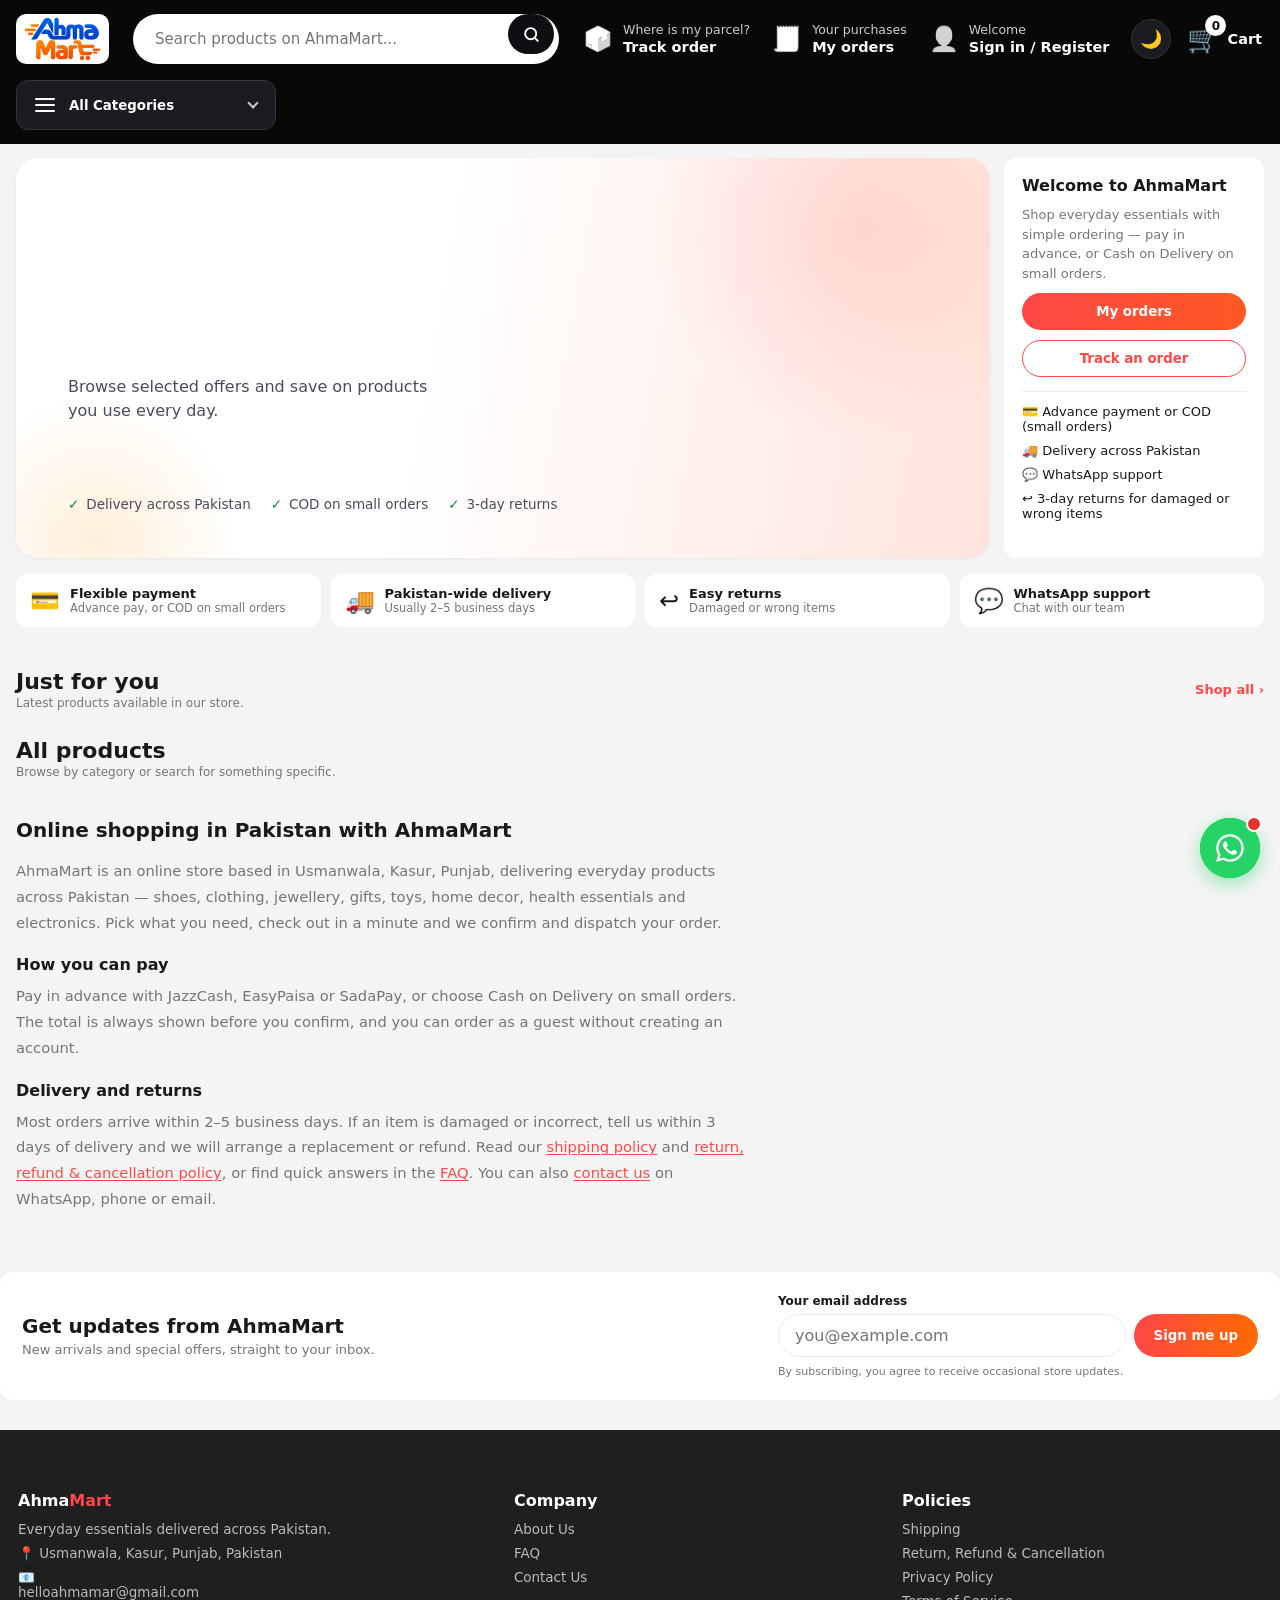
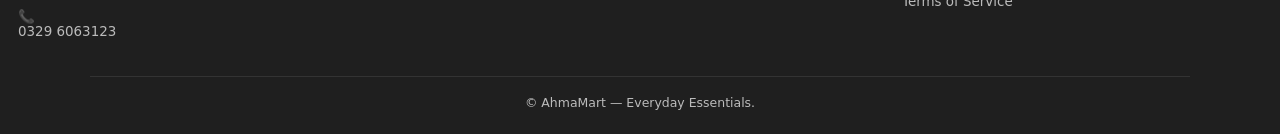
==== commit c202297c: "Add files via upload" ====
--- a/index.html
+++ b/index.html
@@ -9,8 +9,8 @@
 <link rel="apple-touch-icon" href="apple-touch-icon.png">
 <link rel="manifest" href="manifest.json">
 <meta name="theme-color" content="#000000">
- <title>AhmaMart Pakistan | Shoes, Clothing, Gifts &amp; Home Essentials</title>
- <meta name="description" content="Shop everyday products at AhmaMart Pakistan, including women’s, men’s and kids’ shoes, clothing, jewellery, gifts, toys, home decor, health essentials and electronics. Advance payment or COD on small orders, delivery across Pakistan.">
+ <title>Online Shopping in Pakistan | AhmaMart – Shoes, Clothing, Gifts</title>
+ <meta name="description" content="Online shopping in Pakistan: shoes, clothing, jewellery, gifts, toys, home decor &amp; more. Pay with JazzCash/EasyPaisa or Cash on Delivery on small orders. Delivery across Pakistan.">
  <link rel="canonical" href="https://ahmamart.com/">
  <meta name="robots" content="index, follow, max-image-preview:large">
  <meta name="googlebot" content="index, follow">
@@ -20,8 +20,8 @@
  <meta name="geo.placename" content="Kasur, Punjab, Pakistan">
  <meta property="og:type" content="website">
  <meta property="og:site_name" content="AhmaMart">
- <meta property="og:title" content="AhmaMart Pakistan | Shoes, Clothing, Gifts &amp; Home Essentials">
- <meta property="og:description" content="Shop everyday products at AhmaMart Pakistan, including women’s, men’s and kids’ shoes, clothing, jewellery, gifts, toys, home decor, health essentials and electronics. Advance payment or COD on small orders, delivery across Pakistan.">
+ <meta property="og:title" content="Online Shopping in Pakistan | AhmaMart – Shoes, Clothing, Gifts">
+ <meta property="og:description" content="Online shopping in Pakistan: shoes, clothing, jewellery, gifts, toys, home decor &amp; more. Pay with JazzCash/EasyPaisa or Cash on Delivery on small orders. Delivery across Pakistan.">
  <meta property="og:locale" content="en_PK">
  <meta property="og:url" content="https://ahmamart.com/">
  <meta property="og:image" content="https://ahmamart.com/og-image.jpg">
@@ -30,8 +30,8 @@
  <meta property="og:image:alt" content="AhmaMart Pakistan online store">
  <meta name="twitter:image" content="https://ahmamart.com/og-image.jpg">
  <meta name="twitter:card" content="summary_large_image">
- <meta name="twitter:title" content="AhmaMart Pakistan | Shoes, Clothing, Gifts &amp; Home Essentials">
- <meta name="twitter:description" content="Shop everyday products at AhmaMart Pakistan, including women’s, men’s and kids’ shoes, clothing, jewellery, gifts, toys, home decor, health essentials and electronics. Advance payment or COD on small orders, delivery across Pakistan.">
+ <meta name="twitter:title" content="Online Shopping in Pakistan | AhmaMart – Shoes, Clothing, Gifts">
+ <meta name="twitter:description" content="Online shopping in Pakistan: shoes, clothing, jewellery, gifts, toys, home decor &amp; more. Pay with JazzCash/EasyPaisa or Cash on Delivery on small orders. Delivery across Pakistan.">
 <script>
 /* Google Analytics + Meta Pixel. Events are queued right away; the heavy tracking scripts load after the page is ready (or on first touch). */
 window.dataLayer=window.dataLayer||[];function gtag(){dataLayer.push(arguments)}gtag('js',new Date());gtag('config','G-082HB3GNF1');
@@ -56,7 +56,7 @@
  window.__ahmaPre=Promise.all([g('categories','id.asc'),g('products','id.asc'),g('product_images','sort_order.asc'),g('product_variants','sort_order.asc,id.asc')]).catch(function(){return null});
 }catch(e){}})();
 </script>
-<link rel="stylesheet" href="style.css?v=20261126a">
+<link rel="stylesheet" href="style.css?v=20261126b">
 <script type="application/ld+json">
 {
  "@context": "https://schema.org",
@@ -139,6 +139,7 @@
    "url": "https://ahmamart.com/",
    "name": "AhmaMart",
    "inLanguage": "en-PK",
+   "potentialAction": { "@type": "SearchAction", "target": { "@type": "EntryPoint", "urlTemplate": "https://ahmamart.com/?q={search_term_string}" }, "query-input": "required name=search_term_string" },
    "publisher": {
     "@id": "https://ahmamart.com/#store"
    }
@@ -146,22 +147,29 @@
  ]
 }
 </script>
-<script src="theme.js?v=20261126a" defer></script>
+<script src="theme.js?v=20261126b" defer></script>
 </head>
 <body data-page="home">
 
-<div class="topbar"><div class="wrap"><span class="tb-msg">🚚 Delivery across Pakistan · COD on small orders</span><div class="tb-links"><button class="link" id="trackBtn" type="button">Track order</button><button class="link" id="myOrdersBtn" type="button">My orders</button><a class="link" id="accountLink" href="login.html">Login</a><button class="link" id="logoutLink" type="button" style="display:none">Log out</button></div></div></div>
-
-<header class="hdr">
-  <div class="hdr-row">
+<header class="hdr hx">
+  <div class="hx-main">
     <a class="brand" href="index.html" aria-label="AhmaMart home"><img class="brand-logo" src="logo-wordmark.webp" decoding="async" alt="AhmaMart" width="95" height="54"></a>
     <div class="search">
       <input id="searchInput" type="search" placeholder="Search products on AhmaMart..." aria-label="Search products" autocomplete="off">
       <button class="sbtn" type="button" aria-label="Search" onclick="document.getElementById('searchInput').focus()"></button>
     </div>
-    <div class="hact"><button class="iconbtn themebtn" id="themeBtn" data-theme-toggle type="button" aria-label="Switch to dark mode" aria-pressed="false"><span class="ti" aria-hidden="true">🌙</span></button><button class="iconbtn" id="cartBtn" type="button" aria-label="Open cart">🛒<span class="cartlbl">Cart</span><span class="badge" id="cartCount">0</span></button></div>
-  </div>
-  <div class="chips" id="chips"></div>
+    <div class="hx-side">
+      <button class="hx-link" id="trackBtn" type="button"><span class="hx-ic" aria-hidden="true">📦</span><span class="hx-tx"><small>Where is my parcel?</small>Track order</span></button>
+      <button class="hx-link" id="myOrdersBtn" type="button"><span class="hx-ic" aria-hidden="true">🧾</span><span class="hx-tx"><small>Your purchases</small>My orders</span></button>
+      <div class="hx-acct"><span class="hx-ic" aria-hidden="true">👤</span><span class="hx-tx"><small id="acctSmall">Welcome</small><a id="accountLink" href="login.html">Sign in / Register</a></span><button class="hx-out" id="logoutLink" type="button" style="display:none">Log out</button></div>
+      <div class="hact"><button class="iconbtn themebtn" id="themeBtn" data-theme-toggle type="button" aria-label="Switch to dark mode" aria-pressed="false"><span class="ti" aria-hidden="true">🌙</span></button><button class="iconbtn" id="cartBtn" type="button" aria-label="Open cart">🛒<span class="cartlbl">Cart</span><span class="badge" id="cartCount">0</span></button></div>
+    </div>
+  </div>
+  <div class="hx-nav">
+    <button class="hx-all" id="catMenuBtn" type="button" aria-expanded="false" aria-controls="catMenu"><span class="hx-burger" aria-hidden="true"></span><span>All Categories</span><span class="hx-car" aria-hidden="true"></span></button>
+    <div class="chips" id="chips"></div>
+    <div class="catmenu" id="catMenu" hidden></div>
+  </div>
 </header>
 
 <section class="wrap" id="pageView" style="display:none"></section>
@@ -169,9 +177,9 @@
   <h1 class="sr-only">AhmaMart Pakistan – Online shopping for shoes, clothing, gifts &amp; home essentials</h1>
   <div class="slider" id="slider">
     <div class="slides" id="slides">
-      <a class="slide s1" href="#clearanceProducts"><span class="art3d a-bag" aria-hidden="true"><i class="gsh"></i><i class="fl"><i class="tl"><i class="sp"><i class="f ft"><b class="band"></b><b class="logo">A</b><b class="lbl">AhmaMart</b></i><i class="f bk"><b class="band"></b><b class="logo">A</b><b class="lbl">AhmaMart</b></i><i class="f rt"></i><i class="f lf"></i><i class="f tp"></i><i class="f bm"></i><i class="hd h1"></i><i class="hd h2"></i><i class="hd h3"></i><i class="hd h4"></i><i class="hd h5"></i><i class="hd h6"></i></i><i class="o3 coin" style="--x:-135px;--y:-120px;--z:80px;--w:42px;--d:0s;--t:3.6s"><b><u>★</u></b></i><i class="o3 coin" style="--x:125px;--y:-20px;--z:70px;--w:30px;--d:0.7s;--t:4.3s"><b><u>★</u></b></i><i class="o3 coin" style="--x:-120px;--y:70px;--z:-60px;--w:26px;--d:1.4s;--t:5.0s"><b><u>★</u></b></i><i class="o3 spk" style="--x:115px;--y:-150px;--z:40px;--w:26px;--d:0.2s;--t:2.2s"><b>✦</b></i><i class="o3 spk" style="--x:-100px;--y:-170px;--z:-30px;--w:20px;--d:0.9s;--t:2.9s"><b>✦</b></i><i class="o3 spk" style="--x:135px;--y:80px;--z:60px;--w:18px;--d:1.4s;--t:3.4s"><b>✦</b></i></i></i></span><span class="pill">AHMAMART DEALS</span><h2>Everyday finds at smart prices</h2><p>Browse selected offers and save on products you use every day.</p><span class="go">Shop deals ›</span></a>
-      <a class="slide s2" href="#featuredProducts"><span class="art3d a-card sway" aria-hidden="true" style="--bx:-6deg"><i class="gsh"></i><i class="fl"><i class="tl"><i class="sp"><i class="cx c2"><i class="cf"></i><i class="cb"></i></i><i class="cx c1"><i class="cf"><b class="nm">Ahma<span>Mart</span></b><b class="chip"></b><b class="wave"></b><b class="sub">JazzCash · EasyPaisa</b></i><i class="cb"><b class="strp"></b><b class="sig"></b></i></i></i><i class="o3 coin" style="--x:-125px;--y:-110px;--z:90px;--w:40px;--d:0s;--t:3.6s"><b><u>★</u></b></i><i class="o3 coin" style="--x:130px;--y:-100px;--z:60px;--w:28px;--d:0.8s;--t:4.4s"><b><u>★</u></b></i><i class="o3 coin" style="--x:-110px;--y:95px;--z:-70px;--w:28px;--d:1.5s;--t:5.1s"><b><u>★</u></b></i><i class="o3 spk" style="--x:120px;--y:100px;--z:50px;--w:24px;--d:0.3s;--t:2.3s"><b>✦</b></i><i class="o3 spk" style="--x:-60px;--y:-160px;--z:30px;--w:20px;--d:1s;--t:3s"><b>✦</b></i></i></i></span><span class="pill">EASY PAYMENT</span><h2>Pay in advance or on delivery</h2><p>Pay in advance with JazzCash or EasyPaisa, or choose Cash on Delivery on small orders.</p><span class="go">Start shopping ›</span></a>
-      <a class="slide s3" href="#allProducts"><span class="art3d a-gift" aria-hidden="true" style="--bx:-14deg"><i class="gsh"></i><i class="fl"><i class="tl"><i class="sp"><i class="gift"><i class="body"><i class="f ft"></i><i class="f bk"></i><i class="f rt"></i><i class="f lf"></i><i class="f bm"></i></i><i class="lid"><i class="f ft"></i><i class="f bk"></i><i class="f rt"></i><i class="f lf"></i><i class="f tp"></i></i><i class="bow"><i class="pl"><i class="lp l"></i><i class="lp r"></i><i class="kn"></i></i><i class="pl pl2"><i class="lp l"></i><i class="lp r"></i><i class="kn kn2"></i></i></i></i></i><i class="o3 coin" style="--x:-135px;--y:-100px;--z:80px;--w:36px;--d:0.2s;--t:3.8000000000000003s"><b><u>★</u></b></i><i class="o3 coin" style="--x:130px;--y:-30px;--z:70px;--w:28px;--d:1s;--t:4.6s"><b><u>★</u></b></i><i class="o3 spk" style="--x:110px;--y:-160px;--z:40px;--w:28px;--d:0s;--t:2s"><b>✦</b></i><i class="o3 spk" style="--x:-120px;--y:40px;--z:50px;--w:22px;--d:0.7s;--t:2.7s"><b>✦</b></i><i class="o3 spk" style="--x:100px;--y:100px;--z:-40px;--w:18px;--d:1.3s;--t:3.3s"><b>✦</b></i></i></i></span><span class="pill">NEW IN STORE</span><h2>Fresh arrivals, all in one place</h2><p>Shoes, clothing, gifts, home essentials and more.</p><span class="go">Browse all ›</span></a>
+      <a class="slide s1" href="#clearanceProducts"><span class="art3d a-bag" aria-hidden="true"><i class="gsh"></i><i class="fl"><i class="tl"><i class="sp"><i class="f ft"><b class="band"></b><b class="logo">A</b><b class="lbl">AhmaMart</b></i><i class="f bk"><b class="band"></b><b class="logo">A</b><b class="lbl">AhmaMart</b></i><i class="f rt"></i><i class="f lf"></i><i class="f tp"></i><i class="f bm"></i><i class="hd h1"></i><i class="hd h2"></i><i class="hd h3"></i><i class="hd h4"></i><i class="hd h5"></i><i class="hd h6"></i></i><i class="o3 coin" style="--x:-135px;--y:-120px;--z:80px;--w:42px;--d:0s;--t:3.6s"><b><u>★</u></b></i><i class="o3 coin" style="--x:125px;--y:-20px;--z:70px;--w:30px;--d:0.7s;--t:4.3s"><b><u>★</u></b></i><i class="o3 coin" style="--x:-120px;--y:70px;--z:-60px;--w:26px;--d:1.4s;--t:5.0s"><b><u>★</u></b></i><i class="o3 spk" style="--x:115px;--y:-150px;--z:40px;--w:26px;--d:0.2s;--t:2.2s"><b>✦</b></i><i class="o3 spk" style="--x:-100px;--y:-170px;--z:-30px;--w:20px;--d:0.9s;--t:2.9s"><b>✦</b></i><i class="o3 spk" style="--x:135px;--y:80px;--z:60px;--w:18px;--d:1.4s;--t:3.4s"><b>✦</b></i></i></i></span><span class="pill">AHMAMART DEALS</span><h2>Everyday finds at smart prices</h2><p>Browse selected offers and save on products you use every day.</p><span class="go">Shop deals ›</span><span class="ticks"><i>Delivery across Pakistan</i><i>COD on small orders</i><i>3-day returns</i></span></a>
+      <a class="slide s2" href="#featuredProducts"><span class="art3d a-card sway" aria-hidden="true" style="--bx:-6deg"><i class="gsh"></i><i class="fl"><i class="tl"><i class="sp"><i class="cx c2"><i class="cf"></i><i class="cb"></i></i><i class="cx c1"><i class="cf"><b class="nm">Ahma<span>Mart</span></b><b class="chip"></b><b class="wave"></b><b class="sub">JazzCash · EasyPaisa</b></i><i class="cb"><b class="strp"></b><b class="sig"></b></i></i></i><i class="o3 coin" style="--x:-125px;--y:-110px;--z:90px;--w:40px;--d:0s;--t:3.6s"><b><u>★</u></b></i><i class="o3 coin" style="--x:130px;--y:-100px;--z:60px;--w:28px;--d:0.8s;--t:4.4s"><b><u>★</u></b></i><i class="o3 coin" style="--x:-110px;--y:95px;--z:-70px;--w:28px;--d:1.5s;--t:5.1s"><b><u>★</u></b></i><i class="o3 spk" style="--x:120px;--y:100px;--z:50px;--w:24px;--d:0.3s;--t:2.3s"><b>✦</b></i><i class="o3 spk" style="--x:-60px;--y:-160px;--z:30px;--w:20px;--d:1s;--t:3s"><b>✦</b></i></i></i></span><span class="pill">EASY PAYMENT</span><h2>Pay in advance or on delivery</h2><p>Pay in advance with JazzCash or EasyPaisa, or choose Cash on Delivery on small orders.</p><span class="go">Start shopping ›</span><span class="ticks"><i>Delivery across Pakistan</i><i>COD on small orders</i><i>3-day returns</i></span></a>
+      <a class="slide s3" href="#allProducts"><span class="art3d a-gift" aria-hidden="true" style="--bx:-14deg"><i class="gsh"></i><i class="fl"><i class="tl"><i class="sp"><i class="gift"><i class="body"><i class="f ft"></i><i class="f bk"></i><i class="f rt"></i><i class="f lf"></i><i class="f bm"></i></i><i class="lid"><i class="f ft"></i><i class="f bk"></i><i class="f rt"></i><i class="f lf"></i><i class="f tp"></i></i><i class="bow"><i class="pl"><i class="lp l"></i><i class="lp r"></i><i class="kn"></i></i><i class="pl pl2"><i class="lp l"></i><i class="lp r"></i><i class="kn kn2"></i></i></i></i></i><i class="o3 coin" style="--x:-135px;--y:-100px;--z:80px;--w:36px;--d:0.2s;--t:3.8000000000000003s"><b><u>★</u></b></i><i class="o3 coin" style="--x:130px;--y:-30px;--z:70px;--w:28px;--d:1s;--t:4.6s"><b><u>★</u></b></i><i class="o3 spk" style="--x:110px;--y:-160px;--z:40px;--w:28px;--d:0s;--t:2s"><b>✦</b></i><i class="o3 spk" style="--x:-120px;--y:40px;--z:50px;--w:22px;--d:0.7s;--t:2.7s"><b>✦</b></i><i class="o3 spk" style="--x:100px;--y:100px;--z:-40px;--w:18px;--d:1.3s;--t:3.3s"><b>✦</b></i></i></i></span><span class="pill">NEW IN STORE</span><h2>Fresh arrivals, all in one place</h2><p>Shoes, clothing, gifts, home essentials and more.</p><span class="go">Browse all ›</span><span class="ticks"><i>Delivery across Pakistan</i><i>COD on small orders</i><i>3-day returns</i></span></a>
     </div>
     <div class="dots" id="dots"></div>
   </div>
@@ -200,6 +208,16 @@
 <div class="wrap sec-head" id="allProducts"><div><h2>All products</h2><p>Browse by category or search for something specific.</p></div></div>
 <div class="cat-sections wrap" id="grid"></div>
 <div class="empty" id="emptyState" style="display:none">No products match your search.</div>
+
+<section class="wrap seo-copy home-only" aria-labelledby="seoTitle">
+  <h2 id="seoTitle">Online shopping in Pakistan with AhmaMart</h2>
+  <p>AhmaMart is an online store based in Usmanwala, Kasur, Punjab, delivering everyday products across Pakistan — shoes, clothing, jewellery, gifts, toys, home decor, health essentials and electronics. Pick what you need, check out in a minute and we confirm and dispatch your order.</p>
+  <h3>How you can pay</h3>
+  <p>Pay in advance with JazzCash, EasyPaisa or SadaPay, or choose Cash on Delivery on small orders. The total is always shown before you confirm, and you can order as a guest without creating an account.</p>
+  <h3>Delivery and returns</h3>
+  <p>Most orders arrive within 2–5 business days. If an item is damaged or incorrect, tell us within 3 days of delivery and we will arrange a replacement or refund. Read our <a href="shipping-policy.html">shipping policy</a> and <a href="refund-policy.html">return, refund &amp; cancellation policy</a>, or find quick answers in the <a href="faq.html">FAQ</a>. You can also <a href="contact.html">contact us</a> on WhatsApp, phone or email.</p>
+  <div id="seoCats"></div>
+</section>
 
 <section class="wrap nl home-only"><div><h2>Get updates from AhmaMart</h2><p>New arrivals and special offers, straight to your inbox.</p></div><form class="newsletter-form" id="newsletterForm"><label for="newsletterEmail">Your email address</label><div><input id="newsletterEmail" type="email" placeholder="you@example.com" required><button type="submit">Sign me up</button></div><small id="newsletterMsg">By subscribing, you agree to receive occasional store updates.</small></form></section>
 
@@ -339,7 +357,7 @@
     <button class="mclose" id="confirmClose">&times;</button>
     <div style="text-align:center;margin-bottom:14px">
       <div style="font-size:2.4rem;animation:bounceIn .6s ease both">🎉</div>
-      <h3 style="color:var(--pine);margin-top:6px">Order Place Ho Gaya!</h3>
+      <h3 style="color:var(--pine);margin-top:6px">Order Placed!</h3>
     </div>
     <!-- Receipt card -->
     <div id="receiptCard" style="border:1.5px dashed var(--gold);border-radius:12px;padding:16px;background:rgba(0,0,0,0.03);margin-bottom:14px">
@@ -362,8 +380,8 @@
       <div id="receiptStatus" style="margin-top:10px;background:var(--pine);color:#fff;border-radius:8px;padding:8px 12px;font-size:.8rem;font-weight:700;text-align:center">✅ Payment submitted — we will verify it and dispatch your order</div>
     </div>
     <div id="payInstr" class="payinstr"></div>
-    <a class="btn" id="sendOrderWa" target="_blank" rel="noopener" style="display:block;text-align:center;text-decoration:none;background:#25D366;margin-bottom:8px">💬 Receipt + payment screenshot WhatsApp par bhejein</a>
-    <p style="color:var(--ink-soft);font-size:.8rem;text-align:center;margin-bottom:12px">Yeh code apne paas rakhein — order track karne ke liye zaroori hai</p>
+    <a class="btn" id="sendOrderWa" target="_blank" rel="noopener" style="display:block;text-align:center;text-decoration:none;background:#25D366;margin-bottom:8px">💬 Send receipt + payment screenshot on WhatsApp</a>
+    <p style="color:var(--ink-soft);font-size:.8rem;text-align:center;margin-bottom:12px">Keep this code safe — you need it to track your order</p>
     <div style="display:flex;gap:8px">
       <button class="btn" id="confirmDone" style="flex:1;background:var(--pine)">Done</button>
       <button class="btn" id="downloadReceiptBtn" style="flex:1;background:var(--gold)">⬇ Receipt Photo Download</button>
@@ -390,7 +408,7 @@
   <div class="modal" style="max-width:520px">
     <button class="mclose" id="myOrdersClose">&times;</button>
     <h3 style="margin-bottom:6px">My orders</h3>
-    <p style="color:var(--ink-soft);font-size:.85rem;margin-bottom:14px">Apna phone number daalein — jis number se order kiya tha uske saare orders yahan dikhenge.</p>
+    <p style="color:var(--ink-soft);font-size:.85rem;margin-bottom:14px">Enter your phone number — all orders placed with that number will appear here.</p>
     <div id="myOrdersMsg"></div>
     <form id="myOrdersForm" style="display:flex;gap:8px;margin-bottom:14px">
       <input required name="phone" id="myOrdersPhone" placeholder="03XXXXXXXXX" style="flex:1;padding:9px 11px;border:1px solid var(--line);border-radius:8px;background:var(--bg);color:var(--ink)">
@@ -503,10 +521,10 @@
         <div class="field" style="flex:1"><label>Price (Rs.)</label><input name="price" type="number" step="0.01" required></div>
         <div class="field" style="flex:1"><label>Compare-at price</label><input name="compare_at_price" type="number" step="0.01"></div>
       </div>
-      <div class="field"><label>Stock</label><input name="stock" type="number" min="0" required><small id="stockNote" style="display:none;color:var(--ink-soft);font-size:.75rem">Stock = neeche diye variants ka total.</small></div>
+      <div class="field"><label>Stock</label><input name="stock" type="number" min="0" required><small id="stockNote" style="display:none;color:var(--ink-soft);font-size:.75rem">Stock = total of the variants below.</small></div>
       <div class="field var-admin" id="varSection">
         <label>Variants — Size / Colour (optional)</label>
-        <p class="var-help">Option ka naam aur uski values comma se likhein (jaise Size: S, M, L). Phir <b>Generate variants</b> dabayen aur har variant ka stock bharein. Jis product ke variants nahi, uska stock upar wali field se chalta hai.</p>
+        <p class="var-help">Write the option name and its values separated by commas (e.g. Size: S, M, L). Then press <b>Generate variants</b> and enter the stock for each variant. A product without variants uses the Stock field above.</p>
         <div class="var-optrow"><input id="varName1" placeholder="Option 1 (Size)"><input id="varVals1" placeholder="S, M, L, XL"></div>
         <div class="var-optrow"><input id="varName2" placeholder="Option 2 (Colour)"><input id="varVals2" placeholder="Red, Blue, Black"></div>
         <div class="var-optrow"><input id="varName3" placeholder="Option 3"><input id="varVals3" placeholder="values"></div>
@@ -519,7 +537,7 @@
         <label>Product Image</label>
         <div class="img-tabs">
           <button type="button" class="img-tab on" id="imgTabUpload" onclick="switchImgTab('upload')">📁 Upload</button>
-          <button type="button" class="img-tab" id="imgTabUrl" onclick="switchImgTab('url')">🔗 URL se</button>
+          <button type="button" class="img-tab" id="imgTabUrl" onclick="switchImgTab('url')">🔗 From URL</button>
         </div>
 
         <!-- Upload panel -->
@@ -531,7 +549,7 @@
           <div class="img-upload-area" id="imgUploadArea">
             <input type="file" id="imgFileInput" accept="image/*">
             <div class="img-upload-icon">🖼️</div>
-            <p class="img-upload-hint">Click ya drag & drop karein<br><span style="font-size:.75rem;color:var(--gold)">JPG, PNG, WEBP — auto resize ho jayegi</span></p>
+            <p class="img-upload-hint">Click or drag & drop<br><span style="font-size:.75rem;color:var(--gold)">JPG, PNG, WEBP — resized automatically</span></p>
           </div>
         </div>
 
@@ -552,7 +570,7 @@
         <label>More photos (optional)</label>
         <div id="extraThumbs" style="display:flex;flex-wrap:wrap;gap:8px;margin-bottom:8px"></div>
         <input type="file" id="extraFileInput" accept="image/*" multiple style="font-size:.85rem">
-        <p style="font-size:.75rem;color:var(--ink-soft);margin-top:4px">Jitni chahen utni photos add karein — ye cover photo ke ilawa dikhengi.</p>
+        <p style="font-size:.75rem;color:var(--ink-soft);margin-top:4px">Add as many photos as you like — they are shown in addition to the cover photo.</p>
       </div>
 
       <button class="btn" type="submit">Save product</button>
@@ -586,12 +604,12 @@
 </div>
 
 <script defer src="https://cdn.jsdelivr.net/npm/@supabase/supabase-js@2"></script>
-<script defer src="app.js?v=20261126a"></script>
-<script defer src="reviews.js?v=20261126a"></script>
-<script defer src="a11y.js?v=20261126a"></script>
+<script defer src="app.js?v=20261126b"></script>
+<script defer src="reviews.js?v=20261126b"></script>
+<script defer src="a11y.js?v=20261126b"></script>
 
 <!-- WhatsApp Button -->
-<a class="wa-float" id="waFloat" href="https://wa.me/923296063123?text=Assalam%20o%20Alaikum%20AhmaMart%20Team%21%20%F0%9F%91%8B%0A%0AMujhe%20aap%20ke%20store%20se%20order%20ke%20baray%20mein%20maloomat%20chahiye.%20Meri%20details%20yeh%20hain%3A%0A%0A%F0%9F%91%A4%20Naam%3A%20%0A%F0%9F%93%9E%20Phone%20number%3A%20%0A%F0%9F%93%8D%20Sheher%20%2F%20City%3A%20%0A%F0%9F%9B%8D%EF%B8%8F%20Product%20ka%20naam%20ya%20link%3A%20%0A%F0%9F%94%A2%20Quantity%3A%20%0A%0AMeherbani%20karke%20yeh%20batayen%3A%0A1%29%20Kya%20product%20abhi%20stock%20mein%20hai%3F%0A2%29%20Product%20ki%20price%20aur%20delivery%20charges%0A3%29%20Mere%20sheher%20mein%20delivery%20ka%20waqt%0A4%29%20Payment%20ka%20tareeqa%20%28JazzCash%20%2F%20EasyPaisa%20%2F%20SadaPay%20%2F%20Cash%20on%20Delivery%29%0A%0AMera%20mazeed%20sawal%3A%20%0A%0AJawab%20ka%20intezar%20rahega.%20Shukriya%21%20%F0%9F%99%8F" target="_blank" rel="noopener" aria-label="WhatsApp par chat karein">
+<a class="wa-float" id="waFloat" href="https://wa.me/923296063123?text=Hello%20AhmaMart%20Team%21%20%F0%9F%91%8B%0A%0AI%20have%20a%20question%20about%20ordering%20from%20your%20store.%20Here%20are%20my%20details%3A%0A%0A%F0%9F%91%A4%20Name%3A%20%0A%F0%9F%93%9E%20Phone%20number%3A%20%0A%F0%9F%93%8D%20City%3A%20%0A%F0%9F%9B%8D%EF%B8%8F%20Product%20name%20or%20link%3A%20%0A%F0%9F%94%A2%20Quantity%3A%20%0A%0APlease%20let%20me%20know%3A%0A1%29%20Is%20the%20product%20in%20stock%3F%0A2%29%20The%20price%20and%20delivery%20charges%0A3%29%20The%20delivery%20time%20to%20my%20city%0A4%29%20Payment%20options%20%28JazzCash%20%2F%20EasyPaisa%20%2F%20SadaPay%20%2F%20Cash%20on%20Delivery%29%0A%0AMy%20other%20question%3A%20%0A%0AI%20look%20forward%20to%20your%20reply.%20Thank%20you%21%20%F0%9F%99%8F" target="_blank" rel="noopener" aria-label="Chat with us on WhatsApp">
   <span class="wa-label">Chat with us 💬</span>
   <span class="wa-btn">
     <svg viewBox="0 0 32 32" aria-hidden="true"><path d="M16.02 3C8.84 3 3 8.83 3 16c0 2.3.6 4.55 1.75 6.53L3 29l6.65-1.74A13 13 0 0 0 16.02 29C23.2 29 29 23.17 29 16S23.2 3 16.02 3zm0 23.8c-1.98 0-3.9-.53-5.58-1.53l-.4-.24-3.95 1.03 1.05-3.85-.26-.4A10.77 10.77 0 0 1 5.2 16c0-5.96 4.86-10.8 10.82-10.8 5.97 0 10.8 4.84 10.8 10.8s-4.83 10.8-10.8 10.8zm5.93-8.08c-.32-.16-1.92-.95-2.22-1.06-.3-.1-.52-.16-.73.16-.22.33-.84 1.06-1.03 1.28-.19.22-.38.24-.7.08-.33-.16-1.38-.51-2.62-1.62-.97-.86-1.62-1.93-1.8-2.25-.2-.33-.02-.5.14-.66.15-.14.33-.38.5-.57.16-.19.22-.33.33-.55.1-.22.05-.4-.03-.57-.08-.16-.73-1.77-1-2.42-.27-.63-.54-.55-.73-.56h-.62c-.22 0-.57.08-.87.4-.3.33-1.14 1.12-1.14 2.72 0 1.6 1.17 3.15 1.33 3.37.16.22 2.3 3.5 5.56 4.92.78.34 1.38.54 1.85.69.78.25 1.5.21 2.06.13.63-.1 1.92-.79 2.19-1.55.27-.76.27-1.4.19-1.55-.08-.14-.3-.22-.62-.38z"/></svg>
--- a/style.css
+++ b/style.css
@@ -127,3 +127,9 @@
 .pa-tbl th:nth-child(2),.pa-tbl td.pa-img{width:50px;min-width:50px}.pa-img img,.pa-noimg{min-width:36px}@media(max-width:560px){.pa-tbl th:nth-child(2),.pa-tbl td.pa-img{display:none}.amain .pa-tbl{table-layout:fixed}.pa-tbl th.pa-no,.pa-tbl td.pa-no{width:30px}.pa-tbl th:nth-child(4),.pa-tbl td:nth-child(4){width:76px}.pa-tbl th:nth-child(5),.pa-tbl td:nth-child(5){width:68px}.pa-tbl th:nth-child(6),.pa-tbl td:nth-child(6){width:78px}.pa-pr{white-space:normal}}
 @media(max-width:560px){.pa-st{white-space:normal;line-height:1.25}.pa-tbl th:nth-child(5),.pa-tbl td:nth-child(5){width:74px}.pa-tbl th:nth-child(6),.pa-tbl td:nth-child(6){width:72px}}
 :root[data-theme=dark] .pa-tbl th{background:#1c1c20}
+.hdr.hx{background:#0f0f13;color:#fff;border:0;box-shadow:none;position:sticky;top:0;z-index:40}.hx-main{max-width:1360px;margin:0 auto;padding:14px 16px 10px;display:flex;align-items:center;gap:24px}.hx .brand{flex:none}.hx .brand-logo{height:44px;box-sizing:content-box;background:#fff;border-radius:10px;padding:3px 8px}.hx .search{flex:1;min-width:0;height:50px;border:0;border-radius:999px;background:#fff;padding:0 5px 0 22px;display:flex;align-items:center;overflow:visible}.hx .search input{font-size:15px;padding:0;height:100%;color:#191919}.hx .sbtn{flex:none;width:46px;height:40px;margin:0;border-radius:999px;background:#0f0f13;box-shadow:none}.hx .sbtn:before{content:"";width:19px;height:19px;filter:none;background:url("data:image/svg+xml,%3Csvg xmlns='http://www.w3.org/2000/svg' viewBox='0 0 24 24' fill='none' stroke='%23fff' stroke-width='2.4' stroke-linecap='round'%3E%3Ccircle cx='11' cy='11' r='7'/%3E%3Cpath d='m20 20-3.5-3.5'/%3E%3C/svg%3E") center/contain no-repeat}.hx-side{display:flex;align-items:center;gap:22px;flex:none}.hx-link{display:flex;align-items:center;gap:10px;background:none;border:0;color:#fff;cursor:pointer;padding:0;font-family:inherit;text-align:left}.hx-ic{font-size:24px;line-height:1;filter:grayscale(1) brightness(2)}.hx-tx{display:flex;flex-direction:column;line-height:1.25;font-size:14.5px;font-weight:700;white-space:nowrap}.hx-tx small{font-size:12.5px;font-weight:400;opacity:.8}.hx-link:hover .hx-tx,.hx-acct a:hover{opacity:.85}.hx-acct{display:flex;align-items:center;gap:10px;color:#fff}.hx-acct a{color:#fff;text-decoration:none;font-weight:700}.hx-out{background:none;border:0;color:#b9b9c2;font-size:12px;text-decoration:underline;cursor:pointer;padding:0 0 0 4px}.hx .hact{display:flex;align-items:center;gap:14px}.hx .iconbtn{background:none;border:0;color:#fff;height:auto;padding:0 2px;font-size:26px;gap:8px;box-shadow:none}.hx .iconbtn:hover{transform:none;box-shadow:none;opacity:.9}.hx .cartlbl{font-size:14.5px;font-weight:700}.hx .badge{background:#fff;color:#0f0f13;top:-9px;left:20px;right:auto;min-width:21px;height:21px;font-size:12px;font-weight:800;animation:none}.hx .themebtn{width:40px;height:40px;padding:0;border:1px solid #33333b;border-radius:50%;background:#1b1b21;font-size:18px}.hx-nav{max-width:1360px;margin:0 auto;padding:6px 16px 14px;display:flex;align-items:center;gap:22px;position:relative}.hx-all{display:flex;align-items:center;gap:14px;flex:none;height:50px;min-width:260px;padding:0 18px;border:1px solid #33333b;border-radius:12px;background:#1b1b21;color:#fff;font:700 15px/1 inherit;font-family:inherit;cursor:pointer}.hx-all:hover,.hx-all.open{background:#24242b}.hx-burger{width:20px;height:2px;border-radius:2px;background:#fff;position:relative;box-shadow:0 -6px #fff,0 6px #fff}.hx-car{margin-left:auto;width:8px;height:8px;border-right:2px solid #c7c7cf;border-bottom:2px solid #c7c7cf;transform:translateY(-2px) rotate(45deg);transition:transform .2s}.hx-all.open .hx-car{transform:translateY(2px) rotate(-135deg)}.hx-nav .chips{flex:1;min-width:0;max-width:none;margin:0;padding:0;gap:4px;animation:none;overflow-x:auto}.hx-nav .chip{background:none;color:#fff;border:0;border-radius:0;padding:12px 14px;font-size:16px;font-weight:500;white-space:nowrap;box-shadow:none;transition:color .15s}.hx-nav .chip:hover{color:#ff7a70;transform:none;box-shadow:none}.hx-nav .chip.on{background:none;color:#ff5a4f;font-weight:700;box-shadow:inset 0 -3px #ff5a4f}.catmenu{position:absolute;left:16px;top:calc(100% - 6px);width:min(1100px,calc(100% - 32px));max-height:72vh;overflow:auto;background:#fff;color:#191919;border-radius:16px;box-shadow:0 24px 60px #0000006b;padding:22px;z-index:60}.catmenu[hidden]{display:none}.cm-grid{display:grid;grid-template-columns:repeat(auto-fill,minmax(210px,1fr));gap:20px 24px}.cm-root{display:flex;align-items:center;gap:10px;font-weight:700;font-size:15px;color:#191919;text-decoration:none;margin-bottom:6px}.cm-ico{flex:none;width:40px;height:40px;border-radius:50%;background:#f4f4f4;display:flex;align-items:center;justify-content:center;overflow:hidden;font-size:20px}.cm-ico img{width:100%;height:100%;object-fit:cover}.cm-sub{display:block;padding:5px 0 5px 50px;font-size:13.5px;color:#555;text-decoration:none}.cm-sub:hover,.cm-root:hover{color:var(--ae)}.cm-more{font-weight:700;color:var(--ae)}.cm-empty{margin:0;color:#777}.cm-foot{display:flex;flex-wrap:wrap;gap:10px;margin-top:18px;padding-top:16px;border-top:1px solid #eee}.cm-foot button,.cm-foot a{background:#f4f4f4;border:0;border-radius:999px;padding:9px 16px;font:600 13.5px inherit;font-family:inherit;color:#191919;text-decoration:none;cursor:pointer}.cm-foot button:hover,.cm-foot a:hover{background:#ffe9e6;color:var(--ae)}.cat-blocks .wrap{padding:0}.cc-card{background:#fff;border-radius:20px;padding:22px 26px 14px;margin:0 0 18px;box-shadow:0 1px 3px #0000000f}.cb-head{display:flex;align-items:center;justify-content:space-between;gap:12px;margin-bottom:16px}.cb-head .cb-title{margin:0;font-size:20px}.cc-arrows{display:flex;gap:10px}.cc-arrows[hidden]{display:none}.cc-arrows button{width:38px;height:38px;border-radius:50%;border:1.5px solid #191919;background:#fff;color:#191919;font-size:20px;line-height:1;cursor:pointer;display:flex;align-items:center;justify-content:center;padding:0 0 3px}.cc-arrows button:disabled{border-color:#e3e3e3;color:#b5b5b5;cursor:default}.cc-row{display:flex;gap:22px;overflow-x:auto;scroll-snap-type:x proximity;padding:4px 2px 12px}.cc-row .cb-tile{flex:0 0 118px;scroll-snap-align:start;text-decoration:none;gap:10px;padding:0}.cc-row .cb-ico{width:106px;height:106px;font-size:44px;border:1px solid #eee;box-shadow:0 2px 8px #0000000f}.cc-row .cb-name{font-size:14px;font-weight:600;line-height:1.3;max-width:116px}.cc-row .cb-tile.on .cb-ico{box-shadow:0 0 0 3px var(--ae)}.cc-row .cb-tile.on .cb-name{color:var(--ae);font-weight:700}.cat-hero{display:grid;grid-template-columns:minmax(0,1.05fr) minmax(0,.95fr);background:#fff;border-radius:22px;overflow:hidden;box-shadow:0 1px 3px #0000000f;min-height:300px;margin:0 0 18px}.ch-text{padding:44px 48px;display:flex;flex-direction:column;align-items:flex-start;justify-content:center;gap:14px;position:relative;z-index:1}.ch-pill{display:inline-flex;align-items:center;gap:8px;background:#fff0ee;color:#e53935;font-size:12px;font-weight:800;letter-spacing:.09em;text-transform:uppercase;padding:8px 14px;border-radius:999px}.ch-pill:before{content:"";width:6px;height:6px;border-radius:50%;background:currentColor}.ch-text h1{margin:0;font-size:clamp(2rem,4.4vw,3.3rem);line-height:1.08;font-weight:800;color:#12121a;letter-spacing:-.02em}.ch-text p{margin:0;max-width:46ch;color:#555;font-size:1.05rem;line-height:1.6}.ch-cta{display:inline-flex;align-items:center;gap:8px;margin-top:6px;background:var(--grad);color:#fff;font-weight:700;padding:15px 28px;border-radius:12px;text-decoration:none;box-shadow:0 8px 20px #ff47474d;transition:transform .15s}.ch-cta:hover{transform:translateY(-2px)}.ch-ticks{display:flex;flex-wrap:wrap;gap:8px 22px;list-style:none;margin:8px 0 0;padding:0;font-size:.9rem;color:#444}.ch-ticks li:before{content:"\2713";color:#16a34a;font-weight:800;margin-right:7px}.ch-art{position:relative;background-size:cover;background-position:center;min-height:220px}.ch-art:before{content:"";position:absolute;inset:0;background:linear-gradient(90deg,#fff 0,#fff0 42%)}.ch-emoji{display:flex;align-items:center;justify-content:center;background:radial-gradient(circle at 62% 42%,#fff4f1,#ffe0d9 62%,#fff)}.ch-emoji:before{display:none}.ch-emoji span{font-size:clamp(90px,13vw,170px);line-height:1;filter:drop-shadow(0 14px 18px #0000002e)}@media(max-width:900px){.hx-main{flex-wrap:wrap;gap:10px 12px;padding:10px 12px 6px}.hx .brand{order:1}.hx-side{order:2;margin-left:auto;gap:12px}.hx .search{order:3;flex:1 1 100%;height:44px;padding-left:16px}.hx .brand-logo{height:34px}.hx-link,.hx-acct,.hx .cartlbl{display:none}.hx-nav{padding:4px 12px 10px;gap:8px}.hx-all{min-width:0;height:40px;padding:0 12px;gap:10px;font-size:14px}.hx-nav .chip{font-size:14.5px;padding:10px}.catmenu{left:12px;width:calc(100% - 24px);max-height:62vh;padding:16px}.cm-grid{grid-template-columns:repeat(2,minmax(0,1fr));gap:16px 14px}.cm-sub{padding-left:0}.cat-hero{grid-template-columns:1fr;min-height:0}.ch-art{order:-1;min-height:150px}.ch-art:before{background:linear-gradient(0deg,#fff 0,#fff0 55%)}.ch-text{padding:20px 20px 26px;gap:12px}.cc-card{padding:16px 14px 8px;border-radius:16px}.cc-row{gap:14px}.cc-row .cb-tile{flex-basis:88px}.cc-row .cb-ico{width:80px;height:80px;font-size:34px}.cc-row .cb-name{font-size:12.5px;max-width:88px}}:root[data-theme=dark] .hdr.hx{background:#0b0b0e}:root[data-theme=dark] .hx .search{background:#1d1d22}:root[data-theme=dark] .hx .search input{color:#f1f1f3}:root[data-theme=dark] .hx .sbtn{background:#ff4f45}:root[data-theme=dark] .hx-all,:root[data-theme=dark] .hx .themebtn{background:#17171c}:root[data-theme=dark] .catmenu,:root[data-theme=dark] .cc-card,:root[data-theme=dark] .cat-hero{background:#17171b}:root[data-theme=dark] .catmenu,:root[data-theme=dark] .cm-root,:root[data-theme=dark] .ch-text h1{color:#f1f1f3}:root[data-theme=dark] .cm-sub,:root[data-theme=dark] .ch-text p,:root[data-theme=dark] .ch-ticks{color:#b9b9c2}:root[data-theme=dark] .cm-ico,:root[data-theme=dark] .cm-foot button,:root[data-theme=dark] .cm-foot a{background:#24242a;color:#f1f1f3}:root[data-theme=dark] .cm-foot{border-color:#2a2a31}:root[data-theme=dark] .ch-pill{background:#3a1f1d;color:#ff7a70}:root[data-theme=dark] .ch-art:before{background:linear-gradient(90deg,#17171b 0,#17171b00 42%)}:root[data-theme=dark] .ch-emoji{background:radial-gradient(circle at 62% 42%,#2b1d1b,#1f1716 62%,#17171b)}:root[data-theme=dark] .cc-arrows button{background:#17171b;border-color:#f1f1f3;color:#f1f1f3}:root[data-theme=dark] .cc-arrows button:disabled{border-color:#33333b;color:#5c5c66}:root[data-theme=dark] .cc-row .cb-ico{background:#1f1f25;border-color:#2c2c33}@media(max-width:900px){:root[data-theme=dark] .ch-art:before{background:linear-gradient(0deg,#17171b 0,#17171b00 55%)}}
+
+.hdr.hx{background:#080808}.hx-nav .chip,.hx-hot{font-size:17px}.hx-hot{flex:none;display:inline-flex;align-items:center;gap:6px;padding:12px 14px;color:#ff4f45;font-weight:700;text-decoration:none;white-space:nowrap}.hx-hot:hover{color:#ff7a70}.hx-all{font-weight:700}.slider{border-radius:22px;box-shadow:0 1px 3px #0000000f;background:#fff}.slide{color:#14142b}.slide.s1{background:linear-gradient(100deg,#fff 0 42%,#ffe4dc)}.slide.s2{background:linear-gradient(100deg,#fff 0 42%,#dcf5e8)}.slide.s3{background:linear-gradient(100deg,#fff 0 42%,#ebe4ff)}.slide:before{background:radial-gradient(circle,#ff4f4524,#fff0 68%)}.slide:after{background:radial-gradient(circle,#ffb34733,#fff0 68%)}.slide .pill{background:#ffeceb;color:#e0352b;letter-spacing:.06em;padding:7px 14px;font-size:12px}.slide .pill:before{content:"";display:inline-block;width:6px;height:6px;border-radius:50%;background:#e0352b;margin-right:8px;vertical-align:middle}.slide h2{color:#14142b;font-size:clamp(28px,3.9vw,54px);max-width:13ch}.slide p{color:#4b4b5c;opacity:1}.slide .go{background:linear-gradient(135deg,#ff4f45,#ff6a1a);color:#fff;box-shadow:0 8px 20px #ff4f4540;padding:14px 30px;font-size:16px}.slide:hover .go{box-shadow:0 10px 26px #ff4f4559}.slide .ticks{position:relative;z-index:2;display:flex;flex-wrap:wrap;gap:8px 20px;margin-top:20px;font-size:13.5px;color:#4b4b5c}.slide .ticks i{font-style:normal}.slide .ticks i:before{content:"\2713";color:#0a8a43;font-weight:800;margin-right:7px}.dot{background:#14142b33}.dot.on{background:#ff4f45}:root[data-theme=dark] .slider{background:#17171b}:root[data-theme=dark] .slide{color:#f1f1f3}:root[data-theme=dark] .slide.s1{background:linear-gradient(100deg,#17171b 0 42%,#3a1f1f)}:root[data-theme=dark] .slide.s2{background:linear-gradient(100deg,#17171b 0 42%,#16322a)}:root[data-theme=dark] .slide.s3{background:linear-gradient(100deg,#17171b 0 42%,#2b2350)}:root[data-theme=dark] .slide h2{color:#fff}:root[data-theme=dark] .slide p,:root[data-theme=dark] .slide .ticks{color:#b9b9c4}:root[data-theme=dark] .slide .pill{background:#3a1f1f;color:#ff8b82}:root[data-theme=dark] .slide .pill:before{background:#ff8b82}:root[data-theme=dark] .dot{background:#ffffff40}:root[data-theme=dark] .dot.on{background:#ff4f45}@media(max-width:640px){.slider{border-radius:16px}.slide .ticks{display:none}.slide .go{padding:9px 20px;font-size:13px}.slide h2{font-size:clamp(22px,6.4vw,30px)}.hx-nav .chip,.hx-hot{font-size:14.5px;padding:10px}}
+:root[data-theme=dark] .hx-nav .chip,:root[data-theme=dark] .hx-nav .chip.on{background:none;color:#fff}:root[data-theme=dark] .hx-nav .chip.on{color:#ff5a4f}:root[data-theme=dark] .hx-nav .chip:hover{color:#ff7a70}
+
+.cname-a{color:inherit;text-decoration:none}.cname-a:hover{text-decoration:underline}.seo-copy{margin-top:28px;margin-bottom:8px;color:var(--ink-soft);font-size:.92rem;line-height:1.75}.seo-copy h2{font-size:1.25rem;color:var(--ink);margin:0 0 10px}.seo-copy h3{font-size:1rem;color:var(--ink);margin:16px 0 4px}.seo-copy p{margin:0 0 8px;max-width:78ch}.seo-copy a{color:var(--ae,#e0352b);text-decoration:underline;text-underline-offset:2px}.seo-copy #seoCats p{margin-top:14px}
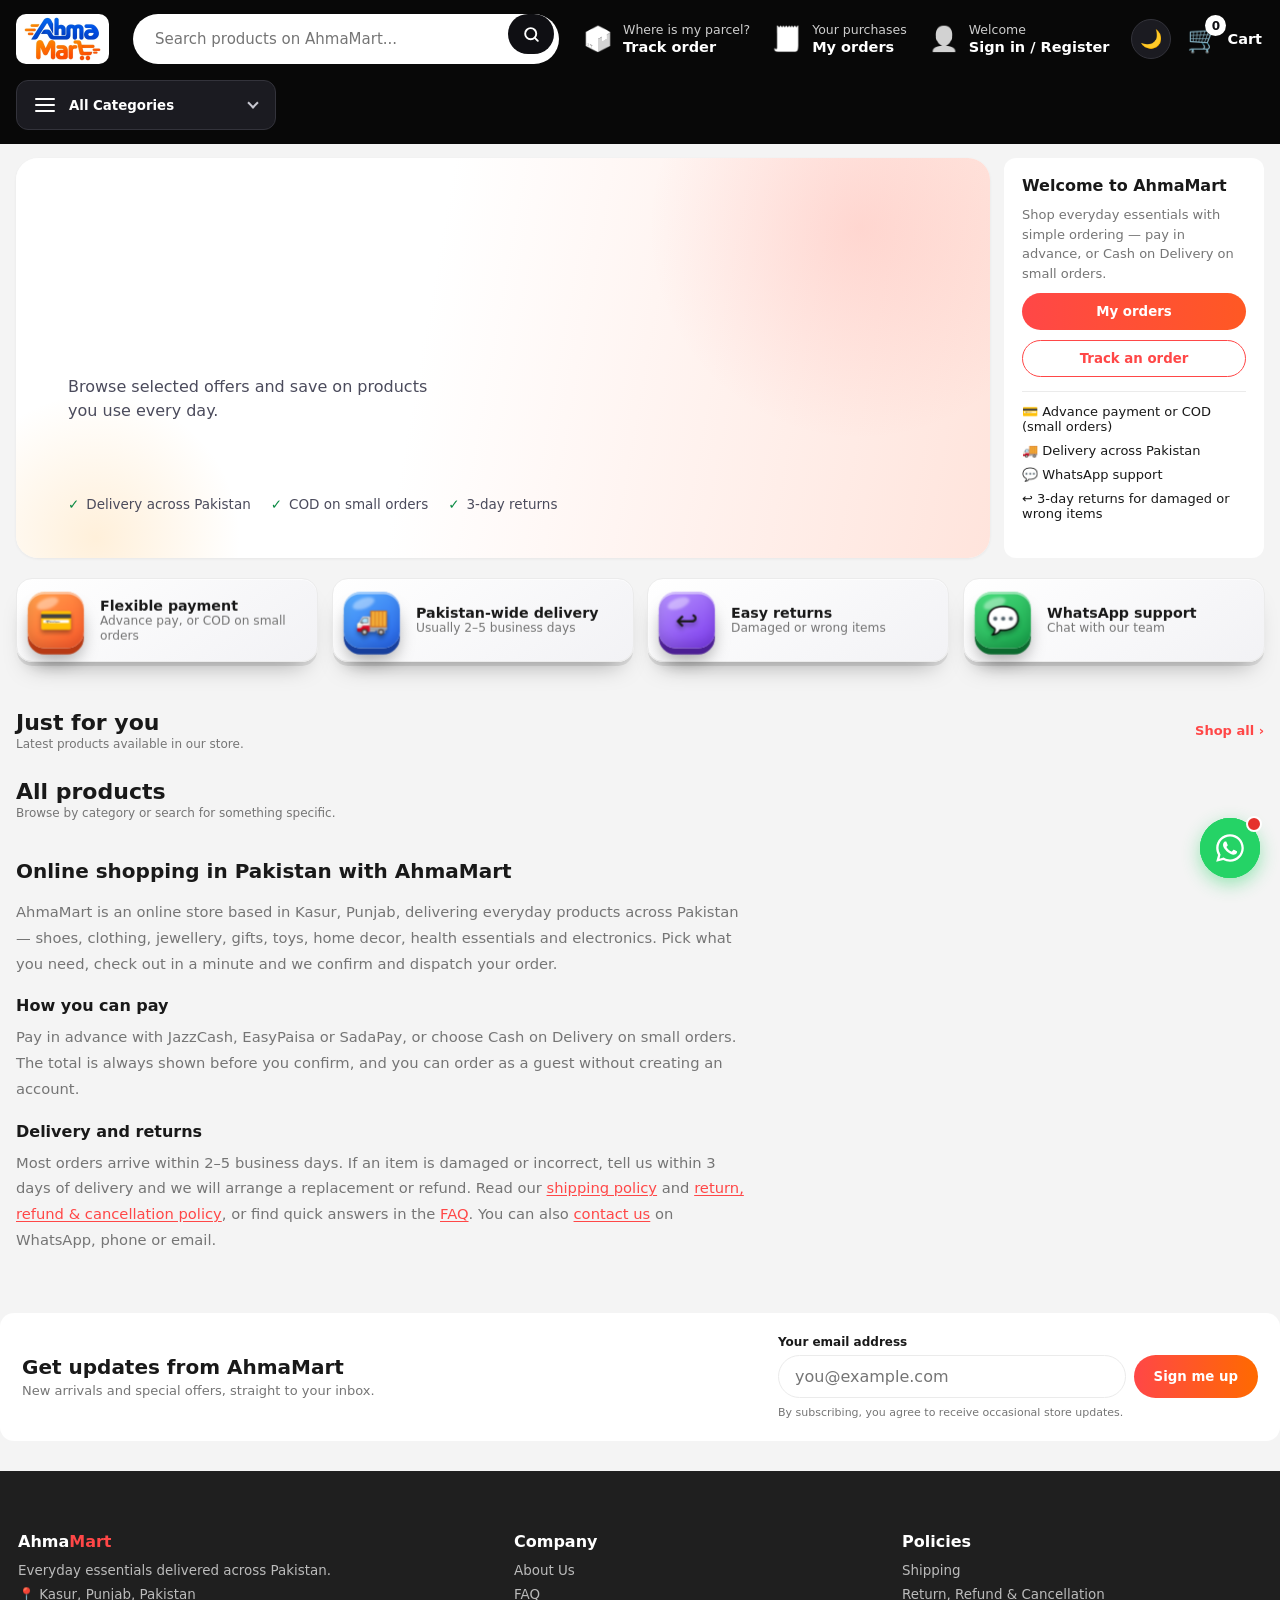
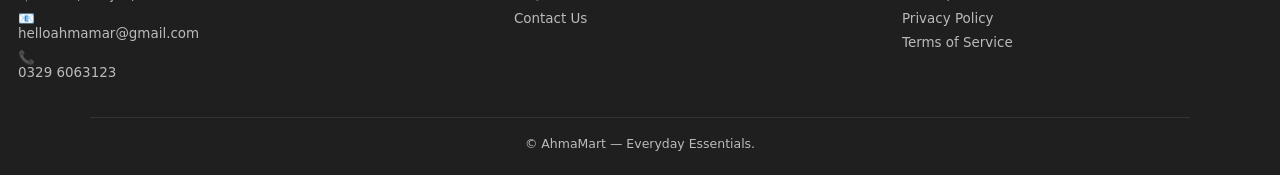
==== commit 3545ad67: "Add files via upload" ====
--- a/index.html
+++ b/index.html
@@ -56,7 +56,7 @@
  window.__ahmaPre=Promise.all([g('categories','id.asc'),g('products','id.asc'),g('product_images','sort_order.asc'),g('product_variants','sort_order.asc,id.asc')]).catch(function(){return null});
 }catch(e){}})();
 </script>
-<link rel="stylesheet" href="style.css?v=20261126b">
+<link rel="stylesheet" href="style.css?v=20261128a">
 <script type="application/ld+json">
 {
  "@context": "https://schema.org",
@@ -73,7 +73,6 @@
    "telephone": "+92-329-6063123",
    "address": {
     "@type": "PostalAddress",
-    "streetAddress": "Usmanwala",
     "addressLocality": "Kasur",
     "addressRegion": "Punjab",
     "addressCountry": "PK"
@@ -147,7 +146,7 @@
  ]
 }
 </script>
-<script src="theme.js?v=20261126b" defer></script>
+<script src="theme.js?v=20261128a" defer></script>
 </head>
 <body data-page="home">
 
@@ -193,10 +192,10 @@
 </main>
 
 <section class="wrap svc home-only" aria-label="Store benefits">
-  <div><em>💳</em><p style="margin:0"><b>Flexible payment</b><span>Advance pay, or COD on small orders</span></p></div>
-  <div><em>🚚</em><p style="margin:0"><b>Pakistan-wide delivery</b><span>Usually 2–5 business days</span></p></div>
-  <div><em>↩️</em><p style="margin:0"><b>Easy returns</b><span>Damaged or wrong items</span></p></div>
-  <div><em>💬</em><p style="margin:0"><b>WhatsApp support</b><span>Chat with our team</span></p></div>
+  <a class="svc-i svc-pay" style="--i:0" href="faq.html"><i class="svc-ico" aria-hidden="true"><em>💳</em></i><p style="margin:0"><b>Flexible payment</b><span>Advance pay, or COD on small orders</span></p></a>
+  <a class="svc-i svc-ship" style="--i:1" href="shipping-policy.html"><i class="svc-ico" aria-hidden="true"><em>🚚</em></i><p style="margin:0"><b>Pakistan-wide delivery</b><span>Usually 2–5 business days</span></p></a>
+  <a class="svc-i svc-ret" style="--i:2" href="refund-policy.html"><i class="svc-ico" aria-hidden="true"><em>↩️</em></i><p style="margin:0"><b>Easy returns</b><span>Damaged or wrong items</span></p></a>
+  <a class="svc-i svc-wa" style="--i:3" href="https://wa.me/923296063123?text=Hello%20AhmaMart%21%20I%20have%20a%20question." target="_blank" rel="noopener"><i class="svc-ico" aria-hidden="true"><em>💬</em></i><p style="margin:0"><b>WhatsApp support</b><span>Chat with our team</span></p></a>
 </section>
 
 <section class="cat-blocks home-only" id="catBlocks"></section>
@@ -211,7 +210,7 @@
 
 <section class="wrap seo-copy home-only" aria-labelledby="seoTitle">
   <h2 id="seoTitle">Online shopping in Pakistan with AhmaMart</h2>
-  <p>AhmaMart is an online store based in Usmanwala, Kasur, Punjab, delivering everyday products across Pakistan — shoes, clothing, jewellery, gifts, toys, home decor, health essentials and electronics. Pick what you need, check out in a minute and we confirm and dispatch your order.</p>
+  <p>AhmaMart is an online store based in Kasur, Punjab, delivering everyday products across Pakistan — shoes, clothing, jewellery, gifts, toys, home decor, health essentials and electronics. Pick what you need, check out in a minute and we confirm and dispatch your order.</p>
   <h3>How you can pay</h3>
   <p>Pay in advance with JazzCash, EasyPaisa or SadaPay, or choose Cash on Delivery on small orders. The total is always shown before you confirm, and you can order as a guest without creating an account.</p>
   <h3>Delivery and returns</h3>
@@ -235,7 +234,7 @@
     <div class="foot-col">
       <h4>Ahma<span style="color:var(--gold)">Mart</span></h4>
       <div>Everyday essentials delivered across Pakistan.</div>
-      <div>📍 Usmanwala, Kasur, Punjab, Pakistan</div>
+      <div>📍 Kasur, Punjab, Pakistan</div>
       <div>📧 <a href="mailto:helloahmamar@gmail.com">helloahmamar@gmail.com</a></div>
       <div>📞 <a href="tel:03296063123">0329 6063123</a></div>
     </div>
@@ -604,9 +603,9 @@
 </div>
 
 <script defer src="https://cdn.jsdelivr.net/npm/@supabase/supabase-js@2"></script>
-<script defer src="app.js?v=20261126b"></script>
-<script defer src="reviews.js?v=20261126b"></script>
-<script defer src="a11y.js?v=20261126b"></script>
+<script defer src="app.js?v=20261128a"></script>
+<script defer src="reviews.js?v=20261128a"></script>
+<script defer src="a11y.js?v=20261128a"></script>
 
 <!-- WhatsApp Button -->
 <a class="wa-float" id="waFloat" href="https://wa.me/923296063123?text=Hello%20AhmaMart%20Team%21%20%F0%9F%91%8B%0A%0AI%20have%20a%20question%20about%20ordering%20from%20your%20store.%20Here%20are%20my%20details%3A%0A%0A%F0%9F%91%A4%20Name%3A%20%0A%F0%9F%93%9E%20Phone%20number%3A%20%0A%F0%9F%93%8D%20City%3A%20%0A%F0%9F%9B%8D%EF%B8%8F%20Product%20name%20or%20link%3A%20%0A%F0%9F%94%A2%20Quantity%3A%20%0A%0APlease%20let%20me%20know%3A%0A1%29%20Is%20the%20product%20in%20stock%3F%0A2%29%20The%20price%20and%20delivery%20charges%0A3%29%20The%20delivery%20time%20to%20my%20city%0A4%29%20Payment%20options%20%28JazzCash%20%2F%20EasyPaisa%20%2F%20SadaPay%20%2F%20Cash%20on%20Delivery%29%0A%0AMy%20other%20question%3A%20%0A%0AI%20look%20forward%20to%20your%20reply.%20Thank%20you%21%20%F0%9F%99%8F" target="_blank" rel="noopener" aria-label="Chat with us on WhatsApp">
--- a/style.css
+++ b/style.css
@@ -133,3 +133,10 @@
 :root[data-theme=dark] .hx-nav .chip,:root[data-theme=dark] .hx-nav .chip.on{background:none;color:#fff}:root[data-theme=dark] .hx-nav .chip.on{color:#ff5a4f}:root[data-theme=dark] .hx-nav .chip:hover{color:#ff7a70}
 
 .cname-a{color:inherit;text-decoration:none}.cname-a:hover{text-decoration:underline}.seo-copy{margin-top:28px;margin-bottom:8px;color:var(--ink-soft);font-size:.92rem;line-height:1.75}.seo-copy h2{font-size:1.25rem;color:var(--ink);margin:0 0 10px}.seo-copy h3{font-size:1rem;color:var(--ink);margin:16px 0 4px}.seo-copy p{margin:0 0 8px;max-width:78ch}.seo-copy a{color:var(--ae,#e0352b);text-decoration:underline;text-underline-offset:2px}.seo-copy #seoCats p{margin-top:14px}
+
+.o-ret{display:inline-block;margin-top:6px;font-size:.76rem;color:var(--ink-soft);text-decoration:underline;text-underline-offset:2px}.o-ret:hover{color:var(--ink)}.rt{max-width:760px;margin:0 auto;padding:6px 0 40px}.rt-head h1{font-size:1.6rem;margin:6px 0;line-height:1.2}.rt-head p{margin:0 0 16px;color:var(--ink-soft);font-size:.93rem;line-height:1.6}.rt-tabs{display:flex;gap:6px;margin-bottom:14px;border-bottom:1px solid var(--line)}.rt-tabs button{appearance:none;background:none;border:0;border-bottom:2px solid transparent;margin-bottom:-1px;padding:10px 14px;font:inherit;font-weight:700;font-size:.9rem;color:var(--ink-soft);cursor:pointer}.rt-tabs button.on{color:var(--ink);border-bottom-color:var(--ink)}.rt-tabs button:focus-visible{outline:2px solid var(--ink);outline-offset:2px;border-radius:6px}.rt-card{background:var(--surface);border:1px solid var(--line);border-radius:14px;padding:18px 18px 20px}.rt-card .btn{display:block;text-align:center;text-decoration:none;margin-top:12px}.rt-card .btn.alt{background:none;color:var(--ink);border:1.5px solid var(--ink)}.rt-card .link{display:block;margin:12px auto 0;text-align:center;font-size:.85rem}.rt-steps{list-style:none;display:flex;gap:8px;margin:0 0 16px;padding:0;font-size:.78rem;color:var(--ink-soft);font-weight:600}.rt-steps li{flex:1;display:flex;align-items:center;gap:6px;min-width:0;white-space:nowrap;overflow:hidden;text-overflow:ellipsis}.rt-steps b{display:inline-grid;place-items:center;flex:none;width:22px;height:22px;border-radius:50%;border:1.5px solid var(--line);font-size:.72rem}.rt-steps li.on{color:var(--ink)}.rt-steps li.on b{background:var(--ink);border-color:var(--ink);color:var(--surface)}.rt-steps li.done b{background:var(--ok);border-color:var(--ok);color:#fff}.rt-note{margin:0 0 12px;font-size:.88rem;color:var(--ink-soft);line-height:1.6}.rt-fine{font-size:.78rem;color:var(--ink-soft);line-height:1.55;margin:12px 0 0}.rt-fine a,.rt-note a,.rt .msg a{color:inherit;text-decoration:underline}.rt-sec{padding:16px 0;border-top:1px solid var(--line)}.rt-sec:first-of-type{border-top:0;padding-top:0}.rt-sec h2{font-size:1.02rem;margin:0 0 10px}.rt .field label{display:block;font-weight:600;font-size:.85rem;margin-bottom:5px}.rt .field input,.rt .field select,.rt .field textarea{width:100%;padding:10px 11px;border:1px solid var(--line);border-radius:8px;background:var(--bg);color:var(--ink);font:inherit;font-size:.92rem}.rt .field textarea{resize:vertical;min-height:70px}.rt .field input[readonly]{opacity:.75}.rt .req{color:var(--danger)}.rt-kv{display:grid;grid-template-columns:repeat(auto-fit,minmax(200px,1fr));gap:10px 18px;margin:0}.rt-kv>div{min-width:0}.rt-kv dt{font-size:.72rem;text-transform:uppercase;letter-spacing:.05em;color:var(--ink-soft);margin-bottom:2px}.rt-kv dd{margin:0;font-size:.9rem;word-break:break-word}.rt-items{display:flex;flex-direction:column;gap:8px}.rt-item{display:flex;align-items:center;gap:10px;border:1px solid var(--line);border-radius:10px;padding:10px 12px}.rt-chk{display:flex;align-items:center;gap:10px;flex:1;min-width:0;cursor:pointer}.rt-chk input{position:absolute;opacity:0;pointer-events:none}.rt-box{flex:none;width:22px;height:22px;border:2px solid var(--ink-soft);border-radius:6px;display:grid;place-items:center;background:var(--bg)}.rt-chk input:checked+.rt-box{background:var(--ink);border-color:var(--ink)}.rt-chk input:checked+.rt-box:after{content:"\2713";color:var(--surface);font-size:.8rem;font-weight:800;line-height:1}.rt-chk input:focus-visible+.rt-box{outline:2px solid var(--ink);outline-offset:2px}.rt-chk img{width:48px;height:48px;object-fit:cover;border-radius:8px;flex:none;background:var(--gold-soft)}.rt-iname{display:flex;flex-direction:column;min-width:0;font-size:.9rem;line-height:1.35}.rt-iname small{color:var(--ink-soft);font-size:.76rem}.rt-q{flex:none;font-size:.78rem;color:var(--ink-soft);display:flex;align-items:center;gap:6px}.rt-q select{padding:6px 8px;border:1px solid var(--line);border-radius:8px;background:var(--bg);color:var(--ink);font:inherit}.rt-total{margin-top:10px;font-size:.88rem;min-height:1.2em}.rt-total small{color:var(--ink-soft)}.rt-radios{border:0;margin:0 0 14px;padding:0}.rt-radios legend{font-weight:600;font-size:.85rem;margin-bottom:6px;padding:0}.rt-radio,.rt-opt{display:flex;align-items:flex-start;gap:10px;padding:9px 11px;border:1px solid var(--line);border-radius:10px;margin-bottom:6px;cursor:pointer;font-size:.9rem}.rt-radio input,.rt-opt input{margin-top:3px;accent-color:var(--ink);flex:none}.rt-radio:has(input:checked),.rt-opt:has(input:checked){border-color:var(--ink);background:var(--gold-soft)}.rt-opt span{display:flex;flex-direction:column}.rt-opt small{color:var(--ink-soft);font-size:.78rem}.rt-res{display:grid;grid-template-columns:repeat(3,1fr);gap:8px}.rt-res .rt-opt{margin:0}.rt-refund{margin-top:12px;padding:12px;border:1px dashed var(--line);border-radius:10px}.rt-refund[hidden]{display:none}.rt-photos{display:flex;flex-wrap:wrap;gap:8px}.rt-ph{position:relative;width:78px;height:78px;border-radius:10px;overflow:hidden;border:1px solid var(--line)}.rt-ph img{width:100%;height:100%;object-fit:cover;display:block}.rt-ph button{position:absolute;top:3px;right:3px;width:22px;height:22px;border-radius:50%;border:0;background:#000000bf;color:#fff;font-size:1rem;line-height:1;cursor:pointer;padding:0}.rt-add{width:78px;height:78px;border:1.5px dashed var(--ink-soft);border-radius:10px;background:none;color:var(--ink-soft);font:inherit;font-size:.72rem;cursor:pointer;display:flex;flex-direction:column;align-items:center;justify-content:center;gap:2px}.rt-add span{font-size:1.3rem;line-height:1}.rt-agree{display:flex;gap:10px;align-items:flex-start;font-size:.85rem;line-height:1.5;margin:6px 0 4px;cursor:pointer}.rt-agree input{margin-top:3px;accent-color:var(--ink);flex:none;width:18px;height:18px}.rt-ok{text-align:center}.rt-ok .rt-steps{text-align:left}.rt-ok .rt-kv{text-align:left;margin-top:14px}.rt-ok h3{text-align:left;font-size:1rem;margin:20px 0 8px}.rt-tick{width:56px;height:56px;border-radius:50%;background:var(--ok);color:#fff;display:grid;place-items:center;font-size:1.7rem;margin:8px auto 10px}.rt-ok h2{font-size:1.25rem;margin:0 0 6px}.rt-code{display:flex;align-items:center;justify-content:center;gap:12px;margin:12px 0;padding:12px;border:1.5px dashed var(--ink);border-radius:12px}.rt-code span{font-family:system-ui,-apple-system,Segoe UI,Roboto,Arial,sans-serif;font-size:1.5rem;font-weight:800;letter-spacing:2px}.rt-code.sm{justify-content:space-between;margin-top:18px;padding:10px 12px}.rt-code.sm span{font-size:1.1rem}.rt-next{text-align:left;margin:0;padding-left:20px;font-size:.88rem;line-height:1.7;color:var(--ink-soft)}.rt-next b{color:var(--ink)}.rt-wa{background:#25d366!important;color:#fff!important}.rt-pill{font-style:normal;display:inline-block;padding:3px 11px;border-radius:999px;font-size:.74rem;font-weight:700;background:var(--gold-soft);color:var(--ink);border:1px solid var(--line)}.rt-pill.st-pending{background:#d9770626;color:#b45309;border-color:#d9770659}.rt-pill.st-approved,.rt-pill.st-pickup_scheduled,.rt-pill.st-received{background:#2563eb24;color:#1d4ed8;border-color:#2563eb59}.rt-pill.st-completed{background:#2f7a4e29;color:var(--ok);border-color:#2f7a4e66}.rt-pill.st-rejected,.rt-pill.st-cancelled{background:#b4442e24;color:var(--danger);border-color:#b4442e59}:root[data-theme=dark] .rt-pill.st-pending{color:#fbbf24}:root[data-theme=dark] .rt-pill.st-approved,:root[data-theme=dark] .rt-pill.st-pickup_scheduled,:root[data-theme=dark] .rt-pill.st-received{color:#93c5fd}:root[data-theme=dark] .rt-pill.st-completed{color:#86efac}:root[data-theme=dark] .rt-pill.st-rejected,:root[data-theme=dark] .rt-pill.st-cancelled{color:#fca5a5}.rt-tl{list-style:none;margin:16px 0;padding:0;position:relative}.rt-tl li{position:relative;padding:0 0 16px 38px;font-size:.9rem;color:var(--ink-soft);min-height:28px;line-height:26px}.rt-tl li:last-child{padding-bottom:0}.rt-tl li:before{content:"";position:absolute;left:12px;top:26px;bottom:-2px;width:2px;background:var(--line)}.rt-tl li:last-child:before{display:none}.rt-tl li i{position:absolute;left:0;top:0;width:26px;height:26px;border-radius:50%;border:2px solid var(--line);background:var(--surface);display:grid;place-items:center;font-style:normal;font-size:.75rem;line-height:1;color:#fff}.rt-tl li.done,.rt-tl li.now{color:var(--ink);font-weight:600}.rt-tl li.done i{background:var(--ok);border-color:var(--ok)}.rt-tl li.done:before{background:var(--ok)}.rt-tl li.now i{background:var(--ink);border-color:var(--ink);color:var(--surface)}.rt-msgfrom{margin:14px 0;padding:12px 14px;border-radius:10px;background:var(--gold-soft);border:1px solid var(--line);font-size:.88rem;line-height:1.6}.rt-msgfrom p{margin:4px 0 0}.rt-res-card{margin-top:14px;border-top:1px solid var(--line)}@media(max-width:560px){.rt-card{padding:14px 13px 18px;border-radius:12px}.rt-res{grid-template-columns:1fr}.rt-steps{font-size:.7rem;gap:4px}.rt-steps b{width:20px;height:20px}.rt-item{flex-wrap:wrap}.rt-q{margin-left:32px}.rt-code span{font-size:1.2rem}}.rt-badge{display:inline-block;min-width:18px;padding:1px 6px;margin-left:6px;border-radius:999px;background:#d33;color:#fff;font-size:.68rem;font-weight:800;text-align:center;line-height:1.4}.rt-badge[hidden]{display:none}.rt-adm-help{font-size:.82rem;color:var(--ink-soft);line-height:1.6;margin:0 0 12px;max-width:820px}.rt-adm-empty{padding:28px 14px;text-align:center;color:var(--ink-soft);border:1px dashed var(--line);border-radius:12px;font-size:.9rem;line-height:1.6}.rt-adm-item{background:var(--surface);border:1px solid var(--line);border-left:4px solid var(--ink-soft);border-radius:12px;padding:14px 16px;margin-bottom:14px;max-width:880px}.rt-adm-item.st-pending{border-left-color:#d97706}.rt-adm-item.st-approved,.rt-adm-item.st-pickup_scheduled,.rt-adm-item.st-received{border-left-color:#2563eb}.rt-adm-item.st-completed{border-left-color:var(--ok)}.rt-adm-item.st-rejected,.rt-adm-item.st-cancelled{border-left-color:var(--danger)}.rt-adm-top{display:flex;flex-wrap:wrap;align-items:center;gap:10px;margin-bottom:10px}.rt-adm-code{font-size:1.05rem;letter-spacing:1px}.rt-adm-date{margin-left:auto;font-size:.78rem;color:var(--ink-soft)}.rt-adm-grid{display:grid;grid-template-columns:repeat(auto-fit,minmax(220px,1fr));gap:12px}.rt-adm-item h4{margin:12px 0 4px;font-size:.74rem;text-transform:uppercase;letter-spacing:.05em;color:var(--ink-soft)}.rt-adm-item p{margin:0;font-size:.86rem;line-height:1.6;word-break:break-word}.rt-adm-items{margin:0;padding:0;list-style:none;font-size:.86rem}.rt-adm-items li{display:flex;gap:6px;padding:4px 0;border-bottom:1px dashed var(--line)}.rt-adm-items li span{margin-left:auto;font-weight:700}.rt-adm-total{margin-top:8px!important}.rt-adm-why{margin-top:10px;padding:10px 12px;border-radius:10px;background:var(--gold-soft)}.rt-adm-why p+p{margin-top:6px}.rt-adm-refund code{background:var(--gold-soft);padding:2px 6px;border-radius:6px}.rt-adm-photos{display:flex;flex-wrap:wrap;gap:8px}.rt-adm-ph{display:grid;place-items:center;width:84px;height:84px;border:1px solid var(--line);border-radius:10px;overflow:hidden;color:var(--ink-soft)}.rt-adm-ph img{width:100%;height:100%;object-fit:cover}.rt-adm-ctl{display:grid;grid-template-columns:repeat(auto-fit,minmax(240px,1fr));gap:10px;margin-top:14px}.rt-adm-ctl label{display:flex;flex-direction:column;gap:4px;font-size:.8rem;font-weight:600}.rt-adm-ctl small{font-weight:400;color:var(--ink-soft)}.rt-adm-ctl select,.rt-adm-ctl textarea{padding:8px 10px;border:1px solid var(--line);border-radius:8px;background:var(--bg);color:var(--ink);font:inherit;font-size:.86rem;font-weight:400}.rt-adm-btns{display:flex;flex-wrap:wrap;gap:8px;margin-top:12px}
+.rt-tech{opacity:.75;font-size:.72rem;word-break:break-word}
+
+.svc{perspective:1100px;--svc-bg2:#f2f2f5;gap:14px;padding-top:14px;padding-bottom:12px}:root[data-theme=dark] .svc{--svc-bg2:#151518}.svc .svc-i{--rx:0deg;--ry:0deg;--c1:#ff8a4c;--c2:#ff3d3d;--c3:#b82a2a;--shine:0;position:relative;display:flex;align-items:center;gap:14px;padding:14px 16px;border-radius:16px;background:linear-gradient(145deg,var(--surface),var(--svc-bg2));border:1px solid var(--line);color:var(--ink);text-decoration:none;transform-style:preserve-3d;transform:rotateX(var(--rx)) rotateY(var(--ry));transition:transform .28s cubic-bezier(.2,.8,.2,1),box-shadow .28s;box-shadow:inset 0 1px #ffffffb3,0 5px 0 -1px #00000017,0 16px 24px -14px #00000059;animation:svcIn .75s cubic-bezier(.2,.8,.2,1) backwards;animation-delay:calc(var(--i)*.11s);-webkit-tap-highlight-color:transparent;overflow:visible}:root[data-theme=dark] .svc .svc-i{box-shadow:inset 0 1px #ffffff14,0 5px 0 -1px #0009,0 16px 26px -14px #000000e6}.svc .svc-i:after{content:"";position:absolute;inset:0;border-radius:inherit;pointer-events:none;background:linear-gradient(115deg,transparent 35%,rgba(255,255,255,.55) 50%,transparent 65%);background-size:250% 100%;background-position:130% 0;opacity:0;transition:opacity .2s}:root[data-theme=dark] .svc .svc-i:after{background:linear-gradient(115deg,transparent 35%,rgba(255,255,255,.14) 50%,transparent 65%);background-size:250% 100%;background-position:130% 0}.svc .svc-i:hover,.svc .svc-i:focus-visible{transform:translateY(-6px) rotateX(var(--rx)) rotateY(var(--ry));box-shadow:inset 0 1px #ffffffb3,0 8px 0 -1px #00000014,0 26px 30px -14px #00000073}.svc .svc-i:hover:after{opacity:1;animation:svcShine .9s ease}.svc .svc-i:focus-visible{outline:2px solid var(--ink);outline-offset:3px}.svc .svc-i:active{transform:translateY(0) scale(.97);transition-duration:.08s}.svc-pay{--c1:#ffa24d;--c2:#ff5a2b;--c3:#b73a14}.svc-ship{--c1:#5ab0ff;--c2:#2563eb;--c3:#173f9c}.svc-ret{--c1:#b794ff;--c2:#7c3aed;--c3:#4c1f94}.svc-wa{--c1:#4be07f;--c2:#16a34a;--c3:#0c6a2f}.svc-ico{position:relative;flex:none;width:54px;height:54px;border-radius:16px;display:grid;place-items:center;font-style:normal;background:linear-gradient(145deg,var(--c1),var(--c2));transform:translateZ(34px);box-shadow:0 6px 0 var(--c3),0 14px 18px -4px #0006,inset 0 2px #ffffff80,inset 0 -6px 10px #0000001f;animation:svcBob 3.4s ease-in-out infinite;animation-delay:calc(var(--i)*-.7s)}.svc-ico:before{content:"";position:absolute;left:8px;top:6px;width:22px;height:10px;border-radius:50%;background:#fff6;filter:blur(1px);transform:rotate(-20deg)}.svc .svc-ico em{position:relative;font-size:26px;line-height:1;filter:drop-shadow(0 3px 2px rgba(0,0,0,.35));transform:translateZ(12px)}.svc .svc-i p{transform:translateZ(14px);min-width:0}.svc .svc-i b{font-size:14px}.svc .svc-i span{font-size:12px}.svc .svc-i:hover .svc-ico{animation:none;transform:translateZ(46px) scale(1.08)}@keyframes svcIn{0%{opacity:0;transform:perspective(900px) translateY(34px) rotateX(-38deg) scale(.92)}to{opacity:1;transform:rotateX(var(--rx)) rotateY(var(--ry))}}@keyframes svcBob{0%,to{transform:translateZ(34px) translateY(0) rotateY(-8deg)}50%{transform:translateZ(34px) translateY(-5px) rotateY(8deg)}}@keyframes svcShine{0%{background-position:130% 0}to{background-position:-30% 0}}@media(max-width:700px){.svc{gap:10px}.svc .svc-i{padding:12px;gap:10px}.svc-ico{width:44px;height:44px;border-radius:13px}.svc .svc-ico em{font-size:22px}.svc .svc-i b{font-size:12.5px}.svc .svc-i span{font-size:11px}}@media(hover:none){.svc .svc-i:hover{transform:rotateX(var(--rx)) rotateY(var(--ry))}.svc .svc-i:hover:after{animation:none;opacity:0}}@media(prefers-reduced-motion:reduce){.svc .svc-i,.svc-ico{animation:none!important;transition:none!important}.svc .svc-i:after{display:none}}
+.svc{perspective:none}.svc .svc-i{transform:perspective(900px) rotateX(var(--rx)) rotateY(var(--ry))}.svc .svc-i:hover,.svc .svc-i:focus-visible{transform:perspective(900px) translateY(-6px) rotateX(var(--rx)) rotateY(var(--ry))}.svc .svc-i:active{transform:perspective(900px) scale(.97)}.svc .svc-pay{--c1:#ffa24d;--c2:#ff5a2b;--c3:#b73a14}.svc .svc-ship{--c1:#5ab0ff;--c2:#2563eb;--c3:#173f9c}.svc .svc-ret{--c1:#b794ff;--c2:#7c3aed;--c3:#4c1f94}.svc .svc-wa{--c1:#4be07f;--c2:#16a34a;--c3:#0c6a2f}@keyframes svcIn{0%{opacity:0;transform:perspective(900px) translateY(34px) rotateX(-38deg) scale(.92)}to{opacity:1;transform:perspective(900px) rotateX(var(--rx)) rotateY(var(--ry))}}@media(hover:none){.svc .svc-i:hover{transform:perspective(900px) rotateX(var(--rx)) rotateY(var(--ry))}}
+.ip address.ip-addr{font-style:normal;margin:4px 0 14px;padding:12px 16px;border-left:3px solid var(--gold);background:var(--gold-soft);border-radius:0 12px 12px 0;line-height:1.75;font-size:.95rem}.ip address.ip-addr span{color:var(--ink-soft);font-size:.84rem}
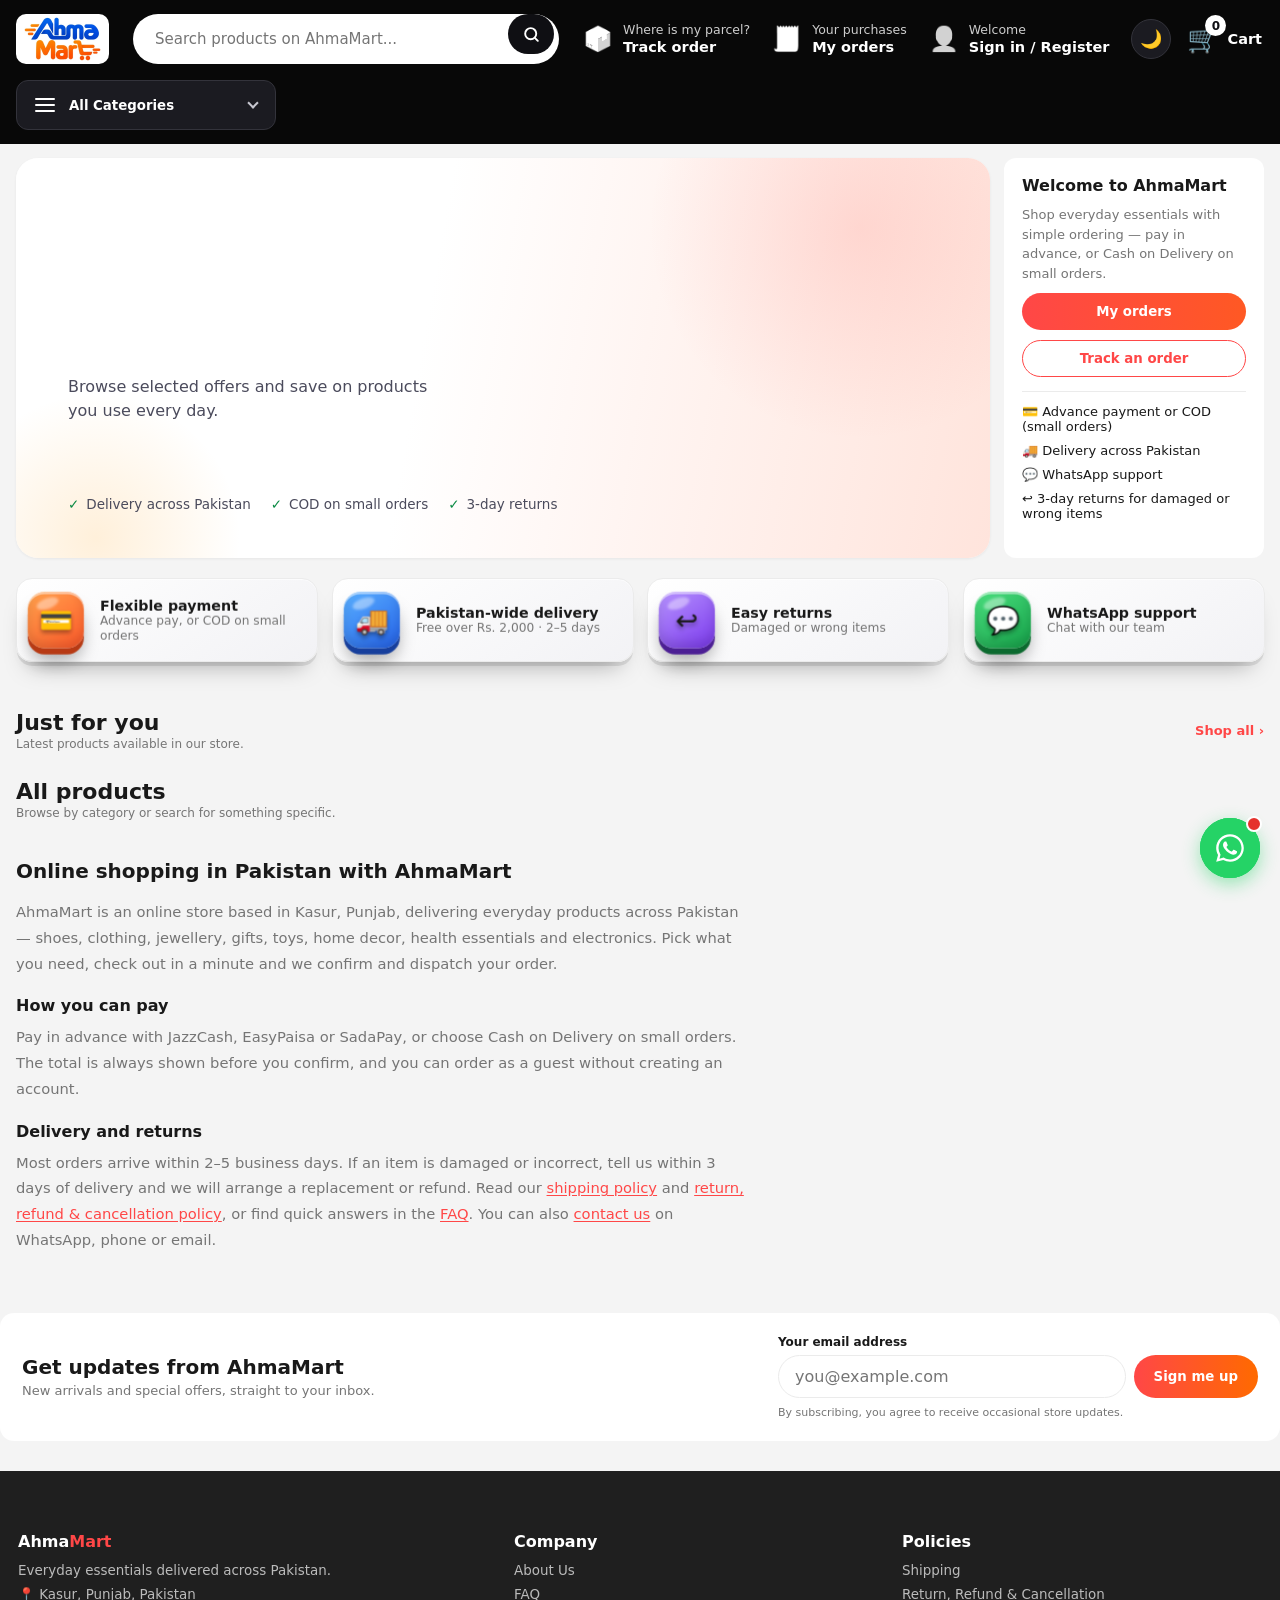
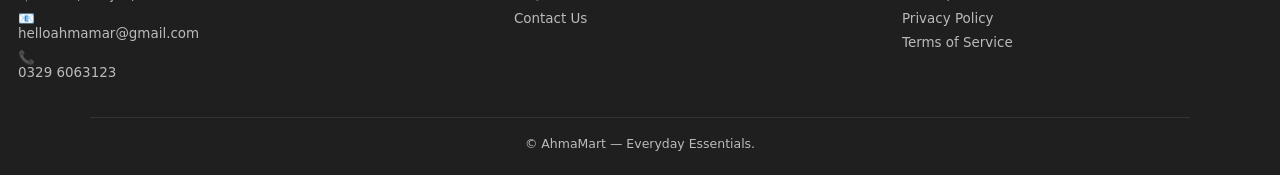
==== commit 8164f43c: "Add files via upload" ====
--- a/index.html
+++ b/index.html
@@ -56,7 +56,7 @@
  window.__ahmaPre=Promise.all([g('categories','id.asc'),g('products','id.asc'),g('product_images','sort_order.asc'),g('product_variants','sort_order.asc,id.asc')]).catch(function(){return null});
 }catch(e){}})();
 </script>
-<link rel="stylesheet" href="style.css?v=20261128a">
+<link rel="stylesheet" href="style.css?v=20261128b">
 <script type="application/ld+json">
 {
  "@context": "https://schema.org",
@@ -146,7 +146,7 @@
  ]
 }
 </script>
-<script src="theme.js?v=20261128a" defer></script>
+<script src="theme.js?v=20261128b" defer></script>
 </head>
 <body data-page="home">
 
@@ -193,7 +193,7 @@
 
 <section class="wrap svc home-only" aria-label="Store benefits">
   <a class="svc-i svc-pay" style="--i:0" href="faq.html"><i class="svc-ico" aria-hidden="true"><em>💳</em></i><p style="margin:0"><b>Flexible payment</b><span>Advance pay, or COD on small orders</span></p></a>
-  <a class="svc-i svc-ship" style="--i:1" href="shipping-policy.html"><i class="svc-ico" aria-hidden="true"><em>🚚</em></i><p style="margin:0"><b>Pakistan-wide delivery</b><span>Usually 2–5 business days</span></p></a>
+  <a class="svc-i svc-ship" style="--i:1" href="shipping-policy.html"><i class="svc-ico" aria-hidden="true"><em>🚚</em></i><p style="margin:0"><b>Pakistan-wide delivery</b><span>Free over Rs. 2,000 · 2–5 days</span></p></a>
   <a class="svc-i svc-ret" style="--i:2" href="refund-policy.html"><i class="svc-ico" aria-hidden="true"><em>↩️</em></i><p style="margin:0"><b>Easy returns</b><span>Damaged or wrong items</span></p></a>
   <a class="svc-i svc-wa" style="--i:3" href="https://wa.me/923296063123?text=Hello%20AhmaMart%21%20I%20have%20a%20question." target="_blank" rel="noopener"><i class="svc-ico" aria-hidden="true"><em>💬</em></i><p style="margin:0"><b>WhatsApp support</b><span>Chat with our team</span></p></a>
 </section>
@@ -603,9 +603,9 @@
 </div>
 
 <script defer src="https://cdn.jsdelivr.net/npm/@supabase/supabase-js@2"></script>
-<script defer src="app.js?v=20261128a"></script>
-<script defer src="reviews.js?v=20261128a"></script>
-<script defer src="a11y.js?v=20261128a"></script>
+<script defer src="app.js?v=20261128b"></script>
+<script defer src="reviews.js?v=20261128b"></script>
+<script defer src="a11y.js?v=20261128b"></script>
 
 <!-- WhatsApp Button -->
 <a class="wa-float" id="waFloat" href="https://wa.me/923296063123?text=Hello%20AhmaMart%20Team%21%20%F0%9F%91%8B%0A%0AI%20have%20a%20question%20about%20ordering%20from%20your%20store.%20Here%20are%20my%20details%3A%0A%0A%F0%9F%91%A4%20Name%3A%20%0A%F0%9F%93%9E%20Phone%20number%3A%20%0A%F0%9F%93%8D%20City%3A%20%0A%F0%9F%9B%8D%EF%B8%8F%20Product%20name%20or%20link%3A%20%0A%F0%9F%94%A2%20Quantity%3A%20%0A%0APlease%20let%20me%20know%3A%0A1%29%20Is%20the%20product%20in%20stock%3F%0A2%29%20The%20price%20and%20delivery%20charges%0A3%29%20The%20delivery%20time%20to%20my%20city%0A4%29%20Payment%20options%20%28JazzCash%20%2F%20EasyPaisa%20%2F%20SadaPay%20%2F%20Cash%20on%20Delivery%29%0A%0AMy%20other%20question%3A%20%0A%0AI%20look%20forward%20to%20your%20reply.%20Thank%20you%21%20%F0%9F%99%8F" target="_blank" rel="noopener" aria-label="Chat with us on WhatsApp">
--- a/style.css
+++ b/style.css
@@ -140,3 +140,5 @@
 .svc{perspective:1100px;--svc-bg2:#f2f2f5;gap:14px;padding-top:14px;padding-bottom:12px}:root[data-theme=dark] .svc{--svc-bg2:#151518}.svc .svc-i{--rx:0deg;--ry:0deg;--c1:#ff8a4c;--c2:#ff3d3d;--c3:#b82a2a;--shine:0;position:relative;display:flex;align-items:center;gap:14px;padding:14px 16px;border-radius:16px;background:linear-gradient(145deg,var(--surface),var(--svc-bg2));border:1px solid var(--line);color:var(--ink);text-decoration:none;transform-style:preserve-3d;transform:rotateX(var(--rx)) rotateY(var(--ry));transition:transform .28s cubic-bezier(.2,.8,.2,1),box-shadow .28s;box-shadow:inset 0 1px #ffffffb3,0 5px 0 -1px #00000017,0 16px 24px -14px #00000059;animation:svcIn .75s cubic-bezier(.2,.8,.2,1) backwards;animation-delay:calc(var(--i)*.11s);-webkit-tap-highlight-color:transparent;overflow:visible}:root[data-theme=dark] .svc .svc-i{box-shadow:inset 0 1px #ffffff14,0 5px 0 -1px #0009,0 16px 26px -14px #000000e6}.svc .svc-i:after{content:"";position:absolute;inset:0;border-radius:inherit;pointer-events:none;background:linear-gradient(115deg,transparent 35%,rgba(255,255,255,.55) 50%,transparent 65%);background-size:250% 100%;background-position:130% 0;opacity:0;transition:opacity .2s}:root[data-theme=dark] .svc .svc-i:after{background:linear-gradient(115deg,transparent 35%,rgba(255,255,255,.14) 50%,transparent 65%);background-size:250% 100%;background-position:130% 0}.svc .svc-i:hover,.svc .svc-i:focus-visible{transform:translateY(-6px) rotateX(var(--rx)) rotateY(var(--ry));box-shadow:inset 0 1px #ffffffb3,0 8px 0 -1px #00000014,0 26px 30px -14px #00000073}.svc .svc-i:hover:after{opacity:1;animation:svcShine .9s ease}.svc .svc-i:focus-visible{outline:2px solid var(--ink);outline-offset:3px}.svc .svc-i:active{transform:translateY(0) scale(.97);transition-duration:.08s}.svc-pay{--c1:#ffa24d;--c2:#ff5a2b;--c3:#b73a14}.svc-ship{--c1:#5ab0ff;--c2:#2563eb;--c3:#173f9c}.svc-ret{--c1:#b794ff;--c2:#7c3aed;--c3:#4c1f94}.svc-wa{--c1:#4be07f;--c2:#16a34a;--c3:#0c6a2f}.svc-ico{position:relative;flex:none;width:54px;height:54px;border-radius:16px;display:grid;place-items:center;font-style:normal;background:linear-gradient(145deg,var(--c1),var(--c2));transform:translateZ(34px);box-shadow:0 6px 0 var(--c3),0 14px 18px -4px #0006,inset 0 2px #ffffff80,inset 0 -6px 10px #0000001f;animation:svcBob 3.4s ease-in-out infinite;animation-delay:calc(var(--i)*-.7s)}.svc-ico:before{content:"";position:absolute;left:8px;top:6px;width:22px;height:10px;border-radius:50%;background:#fff6;filter:blur(1px);transform:rotate(-20deg)}.svc .svc-ico em{position:relative;font-size:26px;line-height:1;filter:drop-shadow(0 3px 2px rgba(0,0,0,.35));transform:translateZ(12px)}.svc .svc-i p{transform:translateZ(14px);min-width:0}.svc .svc-i b{font-size:14px}.svc .svc-i span{font-size:12px}.svc .svc-i:hover .svc-ico{animation:none;transform:translateZ(46px) scale(1.08)}@keyframes svcIn{0%{opacity:0;transform:perspective(900px) translateY(34px) rotateX(-38deg) scale(.92)}to{opacity:1;transform:rotateX(var(--rx)) rotateY(var(--ry))}}@keyframes svcBob{0%,to{transform:translateZ(34px) translateY(0) rotateY(-8deg)}50%{transform:translateZ(34px) translateY(-5px) rotateY(8deg)}}@keyframes svcShine{0%{background-position:130% 0}to{background-position:-30% 0}}@media(max-width:700px){.svc{gap:10px}.svc .svc-i{padding:12px;gap:10px}.svc-ico{width:44px;height:44px;border-radius:13px}.svc .svc-ico em{font-size:22px}.svc .svc-i b{font-size:12.5px}.svc .svc-i span{font-size:11px}}@media(hover:none){.svc .svc-i:hover{transform:rotateX(var(--rx)) rotateY(var(--ry))}.svc .svc-i:hover:after{animation:none;opacity:0}}@media(prefers-reduced-motion:reduce){.svc .svc-i,.svc-ico{animation:none!important;transition:none!important}.svc .svc-i:after{display:none}}
 .svc{perspective:none}.svc .svc-i{transform:perspective(900px) rotateX(var(--rx)) rotateY(var(--ry))}.svc .svc-i:hover,.svc .svc-i:focus-visible{transform:perspective(900px) translateY(-6px) rotateX(var(--rx)) rotateY(var(--ry))}.svc .svc-i:active{transform:perspective(900px) scale(.97)}.svc .svc-pay{--c1:#ffa24d;--c2:#ff5a2b;--c3:#b73a14}.svc .svc-ship{--c1:#5ab0ff;--c2:#2563eb;--c3:#173f9c}.svc .svc-ret{--c1:#b794ff;--c2:#7c3aed;--c3:#4c1f94}.svc .svc-wa{--c1:#4be07f;--c2:#16a34a;--c3:#0c6a2f}@keyframes svcIn{0%{opacity:0;transform:perspective(900px) translateY(34px) rotateX(-38deg) scale(.92)}to{opacity:1;transform:perspective(900px) rotateX(var(--rx)) rotateY(var(--ry))}}@media(hover:none){.svc .svc-i:hover{transform:perspective(900px) rotateX(var(--rx)) rotateY(var(--ry))}}
 .ip address.ip-addr{font-style:normal;margin:4px 0 14px;padding:12px 16px;border-left:3px solid var(--gold);background:var(--gold-soft);border-radius:0 12px 12px 0;line-height:1.75;font-size:.95rem}.ip address.ip-addr span{color:var(--ink-soft);font-size:.84rem}
+
+[hidden].ship-box,[hidden].ship-rows,[hidden].co-ship,#psShipRow[hidden]{display:none!important}.ship-box{margin:0 0 12px}.ship-bar{height:7px;border-radius:99px;background:var(--line);overflow:hidden}.ship-bar i{display:block;height:100%;border-radius:99px;background:var(--ae,var(--pine));transition:width .45s cubic-bezier(.22,.8,.3,1)}.ship-bar.ok i{background:var(--ok,#2F7A4E)}.ship-msg{margin-top:7px;font-size:.8rem;color:var(--ink-soft);line-height:1.4}.ship-msg b{color:var(--ink)}.ship-rows{margin:0 0 12px;font-size:.88rem}.ship-rows .sr{display:flex;justify-content:space-between;align-items:baseline;gap:10px;color:var(--ink-soft);margin-bottom:5px}.ship-rows .sr b{color:var(--ink);font-weight:700}.ship-rows .sr small{font-size:.74rem}.ship-rows .sr.tot{padding-top:8px;margin-top:4px;border-top:1px dashed var(--line);color:var(--ink);font-weight:800;font-size:1.02rem}.ship-rows .sr.tot b{font-weight:800}.ship-rows .sr.note{font-size:.76rem;display:block;line-height:1.45}.ship-rows b.free,.co-ship b.free,.oc-free{color:var(--ok,#2F7A4E)}.co-ship{margin:4px 0 14px;padding:12px 14px;border:1px solid var(--line);border-radius:12px;background:var(--surface-2,var(--gold-soft,#f6f6f6));font-size:.85rem;line-height:1.5}.co-ship .cs-h{font-weight:700;color:var(--ink);margin-bottom:4px}.co-ship .cs-h small{font-weight:500;color:var(--ink-soft)}.co-ship .cs-t,.co-ship .cs-n{color:var(--ink-soft)}.co-ship .cs-n{margin-top:6px;font-size:.8rem}.co-ship .cs-n b{color:var(--ink)}.co-ship .cs-r{display:flex;justify-content:space-between;align-items:baseline;color:var(--ink-soft);padding:2px 0}.co-ship .cs-r b{color:var(--ink)}.co-ship .cs-r.tot{margin-top:4px;padding-top:7px;border-top:1px dashed var(--line);color:var(--ink);font-weight:800}.co-ship .cs-r.tot b{font-size:1.02rem}.oc-ship{margin-top:10px;padding-top:10px;border-top:1px dashed var(--line);font-size:.84rem}.oc-shiprow{display:flex;justify-content:space-between;align-items:baseline;gap:10px;margin-bottom:4px}.oc-shiprow small{color:var(--ink-soft);font-weight:500}.oc-tbc{color:#a13b24}.oc-shipedit{display:flex;flex-wrap:wrap;align-items:center;gap:6px;margin-top:6px}.oc-shiplbl{display:flex;align-items:center;gap:6px;font-size:.78rem;font-weight:600}.oc-shipin{width:96px}.oc-shipmsg{font-size:.76rem;color:var(--ink-soft);flex-basis:100%}.dl-card{background:var(--surface);border:1px solid var(--line);border-radius:14px;padding:16px 18px 18px;margin-bottom:16px}.dl-card h3{margin:0 0 10px;font-size:1.02rem}.dl-sub{margin:-4px 0 12px;color:var(--ink-soft);font-size:.84rem;line-height:1.5}.dl-card .dl-check{flex-direction:row;align-items:center;gap:8px;font-weight:600;margin-bottom:14px}.dl-check small{font-weight:400;color:var(--ink-soft)}.dl-grid{display:grid;grid-template-columns:repeat(3,minmax(0,1fr));gap:14px;margin-bottom:14px}.dl-card label{display:flex;flex-direction:column;gap:5px;font-size:.82rem;font-weight:600}.dl-card label small{font-weight:400;color:var(--ink-soft);line-height:1.4}.dl-card input[type=text],.dl-card input[type=number],.dl-card select,.dl-card textarea{width:100%;box-sizing:border-box;padding:9px 10px;border:1px solid var(--line);border-radius:8px;background:var(--bg);color:var(--ink);font:inherit;font-weight:400}.dl-wide{margin-bottom:14px}.dl-row{display:flex;align-items:center;gap:12px;flex-wrap:wrap}.dl-card .btn{width:auto;padding:10px 20px}.dl-card .btn.alt{background:none;color:var(--ink);border:1.5px solid var(--ink)}.dl-msg{font-size:.82rem;color:var(--ink-soft)}.dl-msg.ok{color:var(--ok,#2F7A4E)}.dl-msg.err{color:var(--danger,#B4442E)}.dl-scroll{overflow-x:auto}.dl-tbl{width:100%;border-collapse:collapse;font-size:.86rem}.dl-tbl th{text-align:left;font-size:.74rem;text-transform:uppercase;letter-spacing:.04em;color:var(--ink-soft);padding:6px 8px;border-bottom:1px solid var(--line)}.dl-tbl td{padding:7px 8px;border-bottom:1px solid var(--line);vertical-align:middle}.dl-tbl .dl-fee{width:92px}.dl-tbl .dl-eta{width:100%;min-width:150px}.dl-tbl .dl-act{white-space:nowrap;text-align:right}.dl-tbl .dl-del{color:var(--danger,#B4442E)}.dl-empty{color:var(--ink-soft);text-align:center;padding:14px 8px!important}.dl-add{display:grid;grid-template-columns:130px minmax(0,1.3fr) 130px minmax(0,1.2fr) auto;gap:12px;align-items:end}.dl-try{margin-top:12px;padding:10px 12px;border-radius:10px;background:var(--bg);border:1px solid var(--line);font-size:.88rem;min-height:1.2em}.dl-try:empty{display:none}@media(max-width:760px){.dl-grid{grid-template-columns:1fr}.dl-add{grid-template-columns:1fr 1fr}.dl-add .btn{grid-column:1/-1}}
